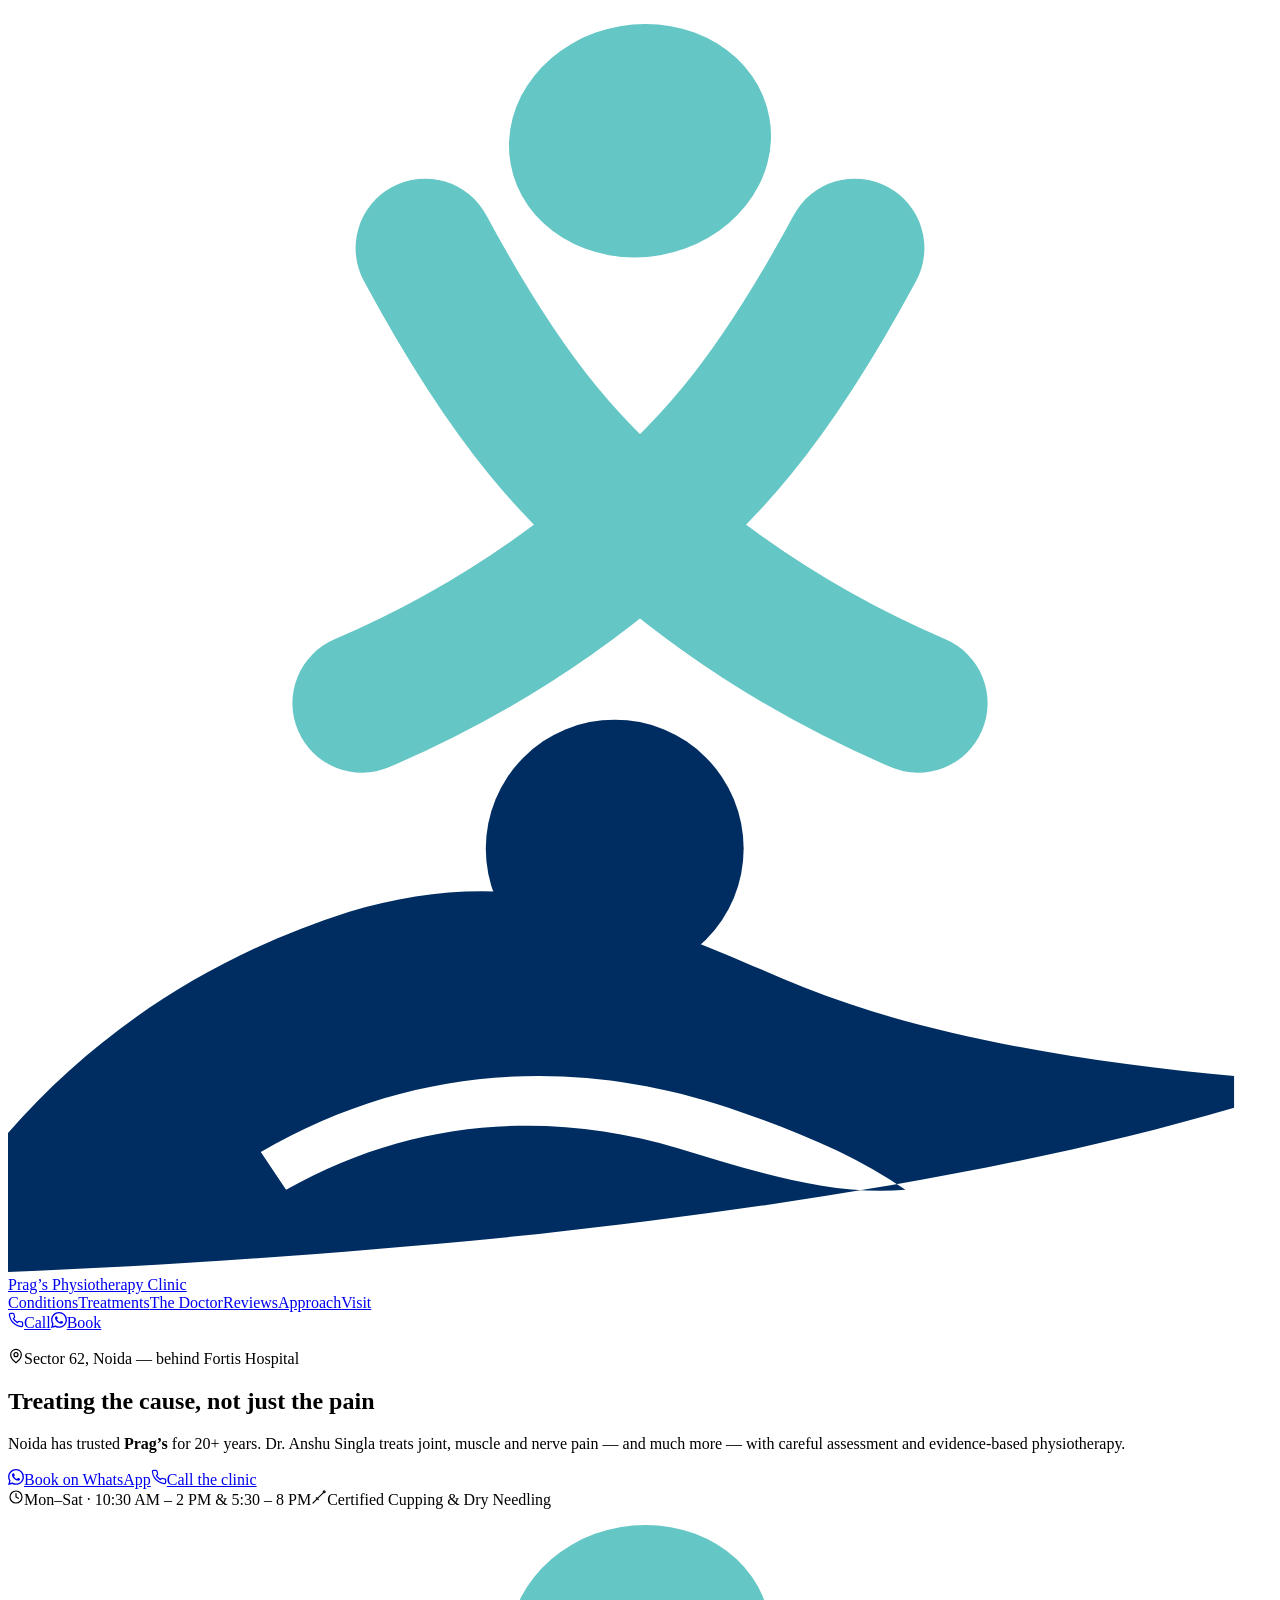
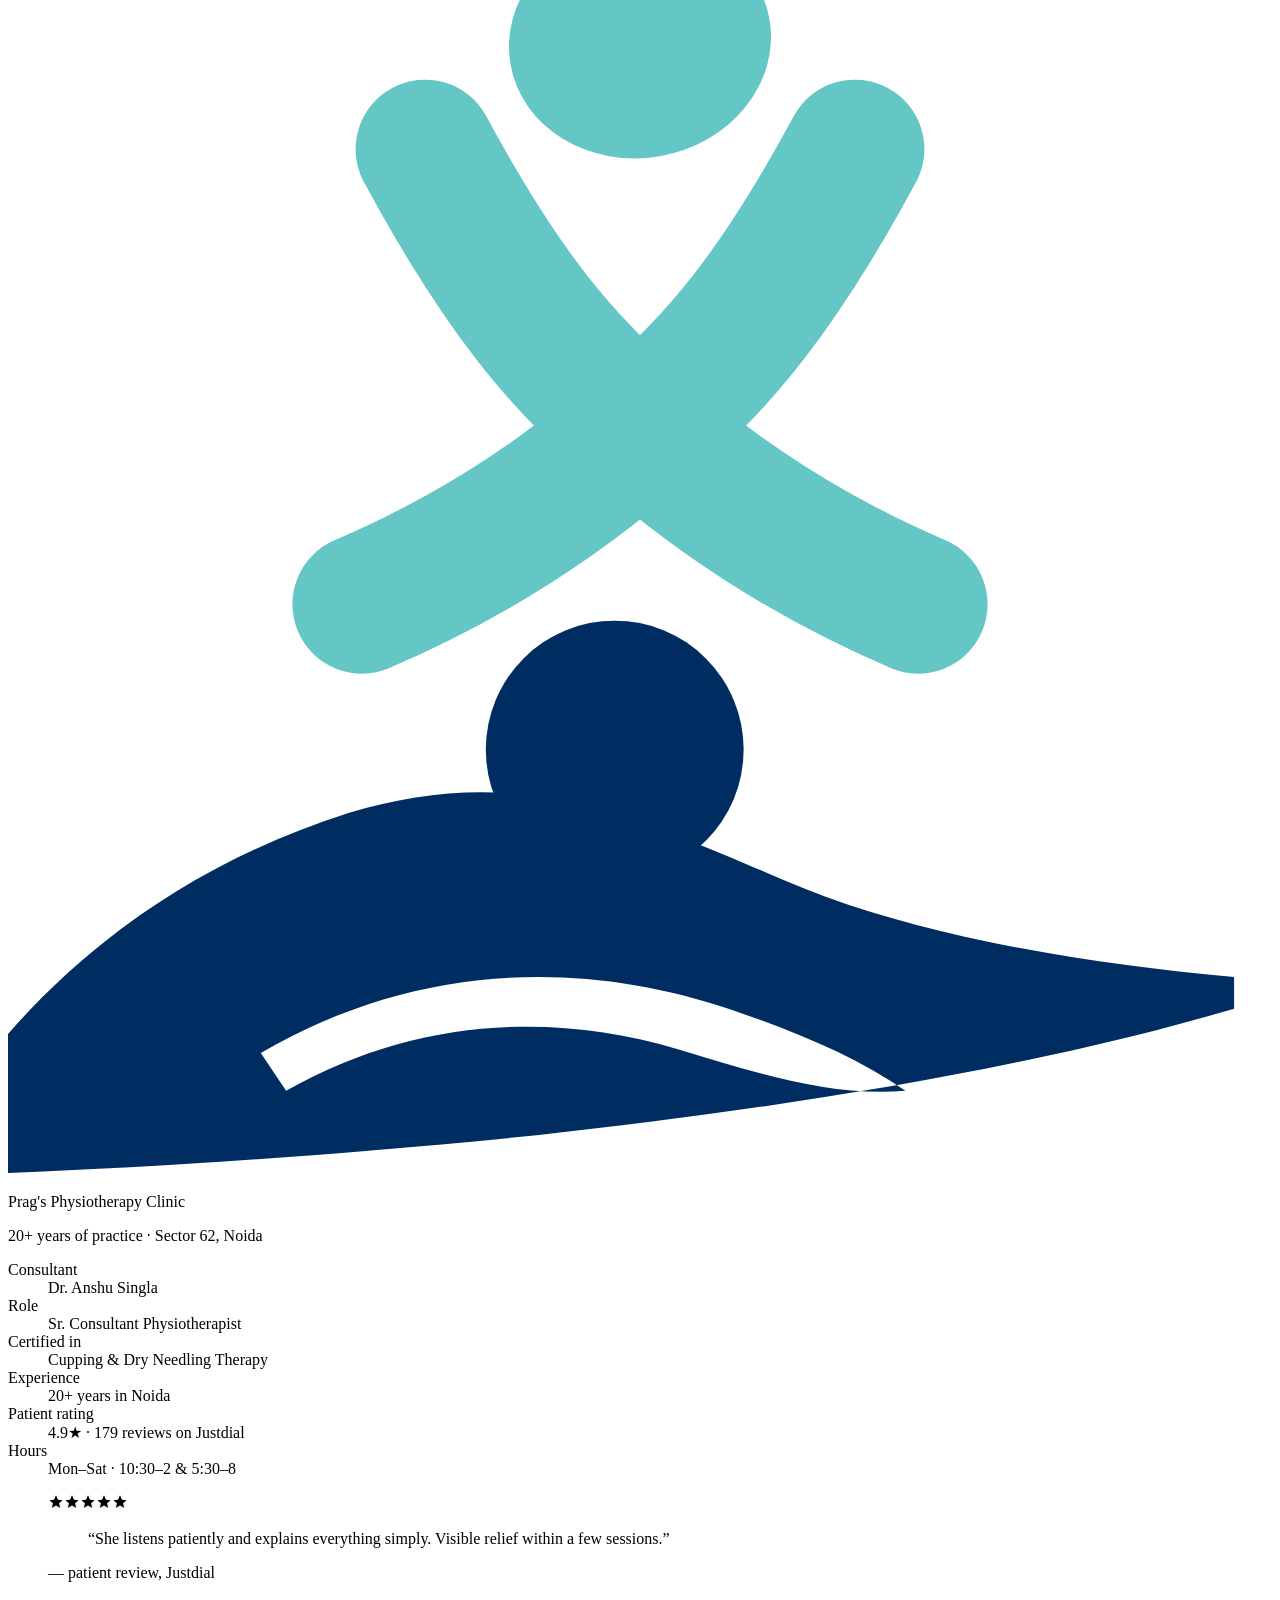
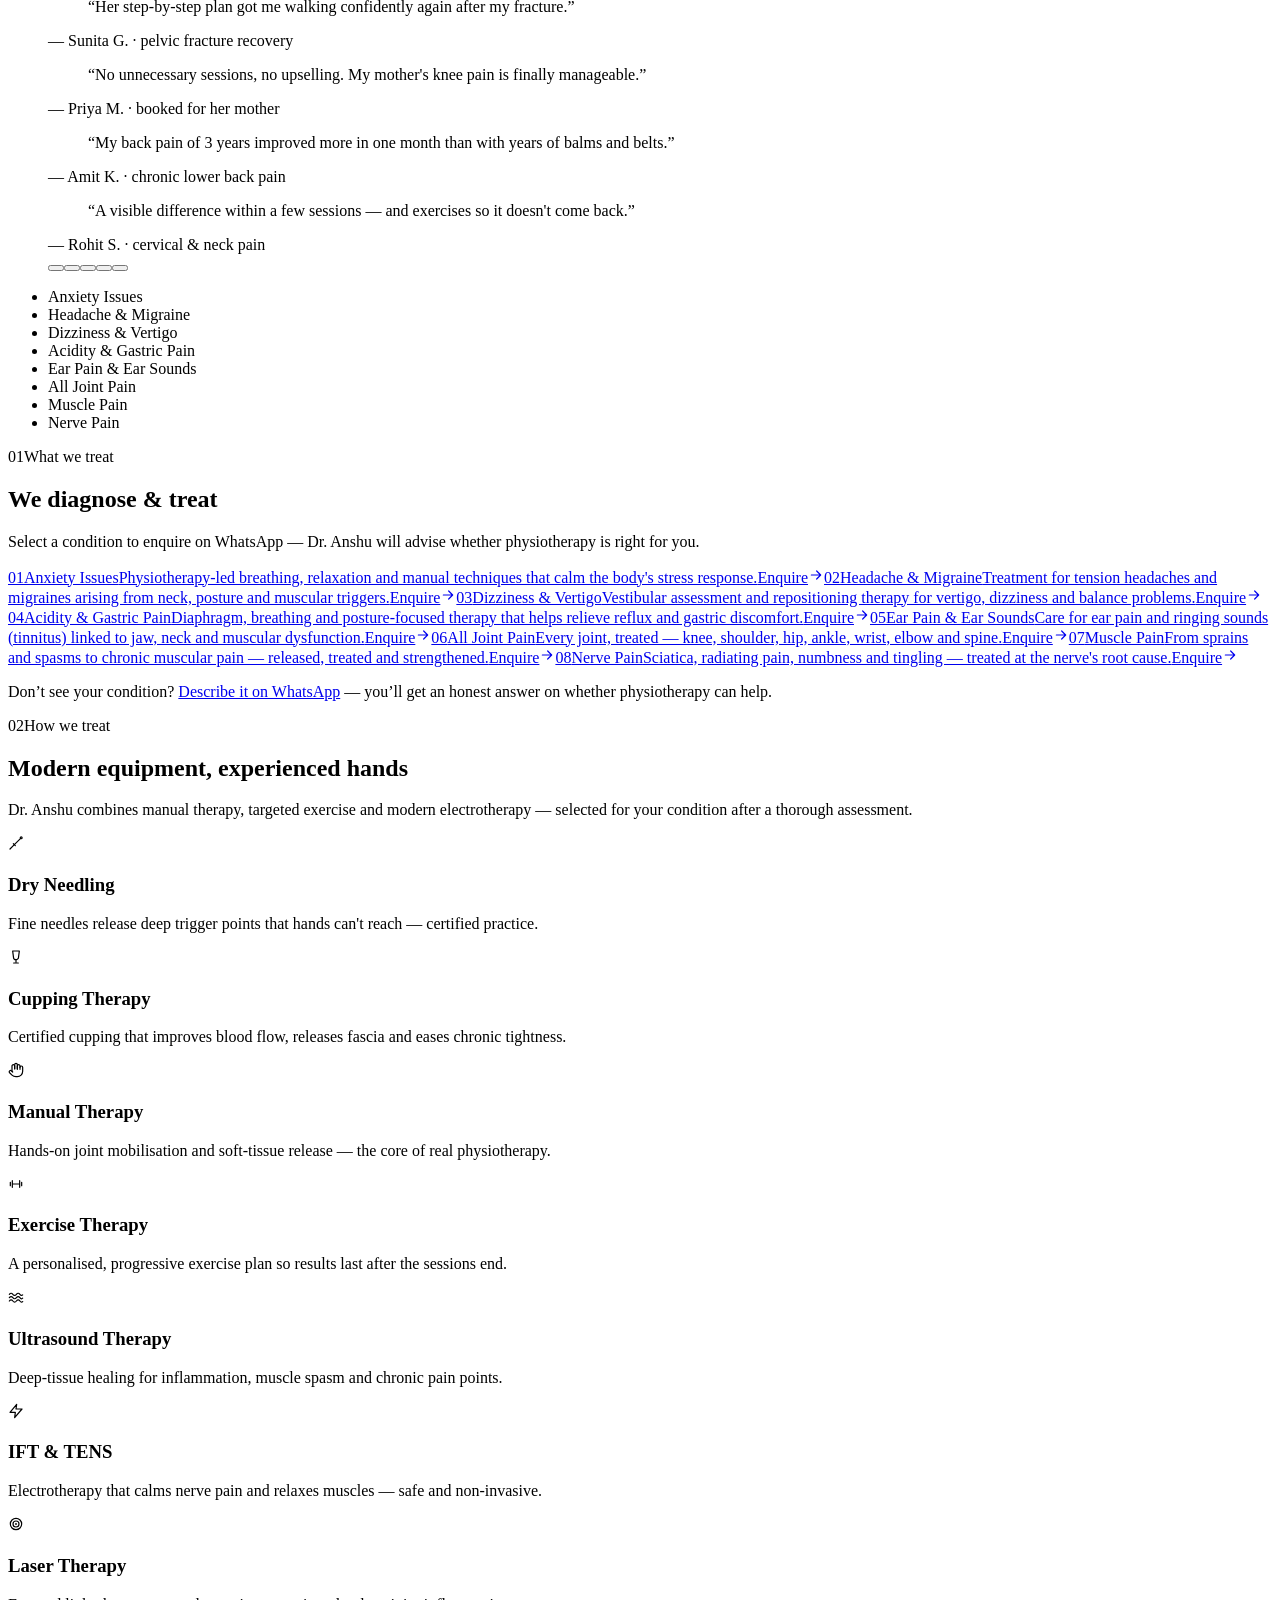
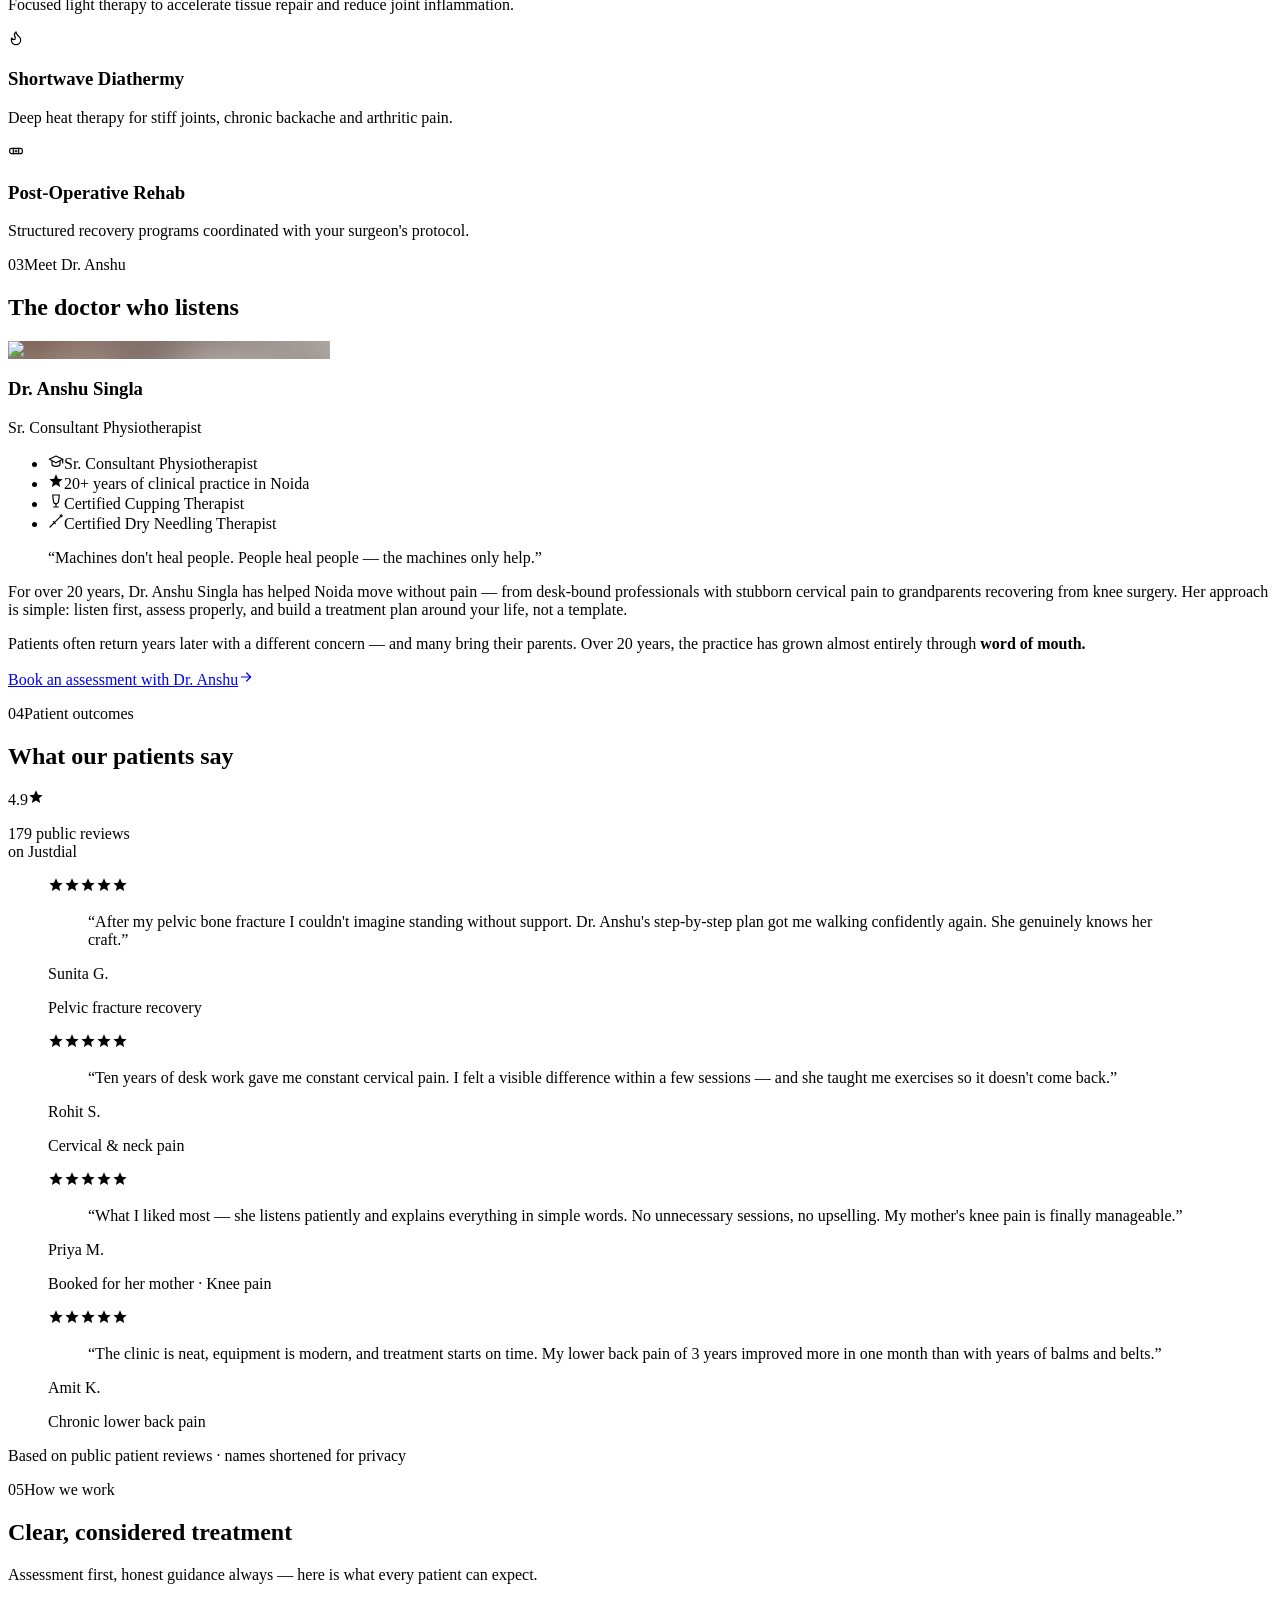
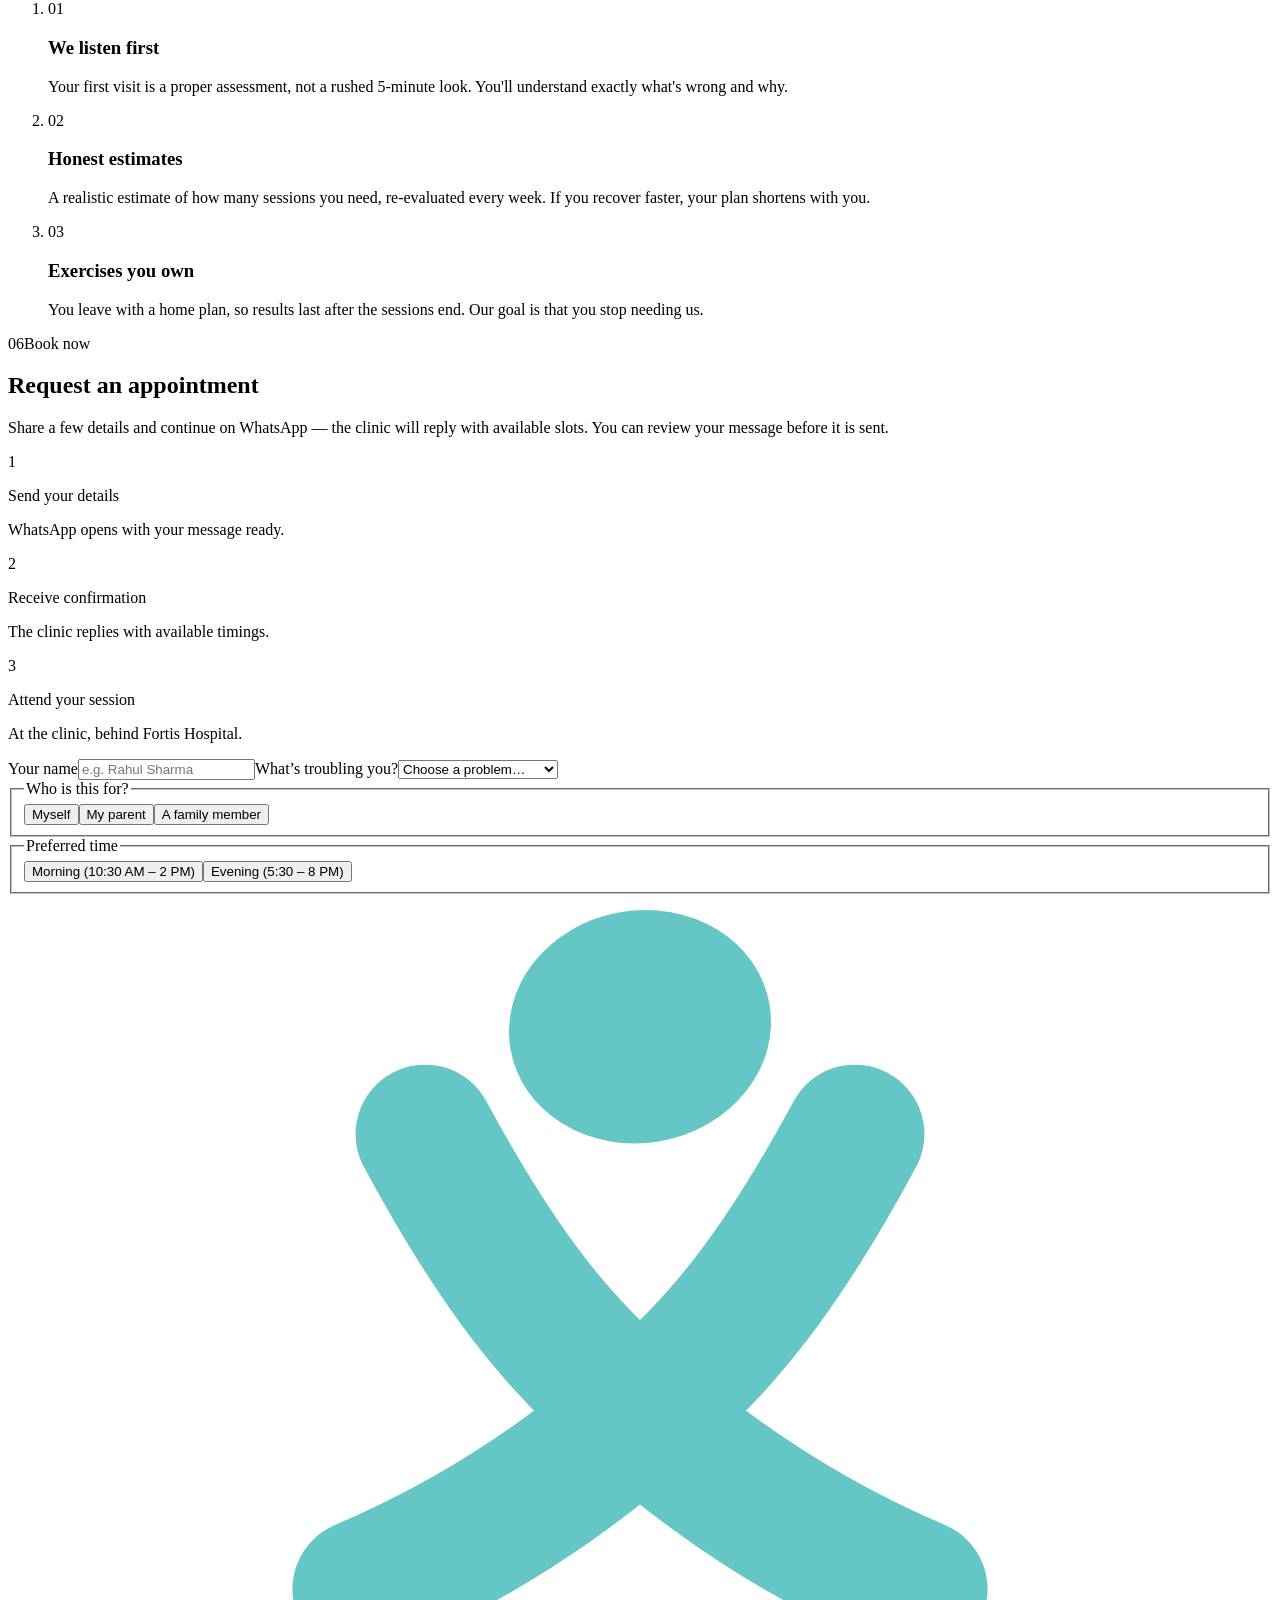
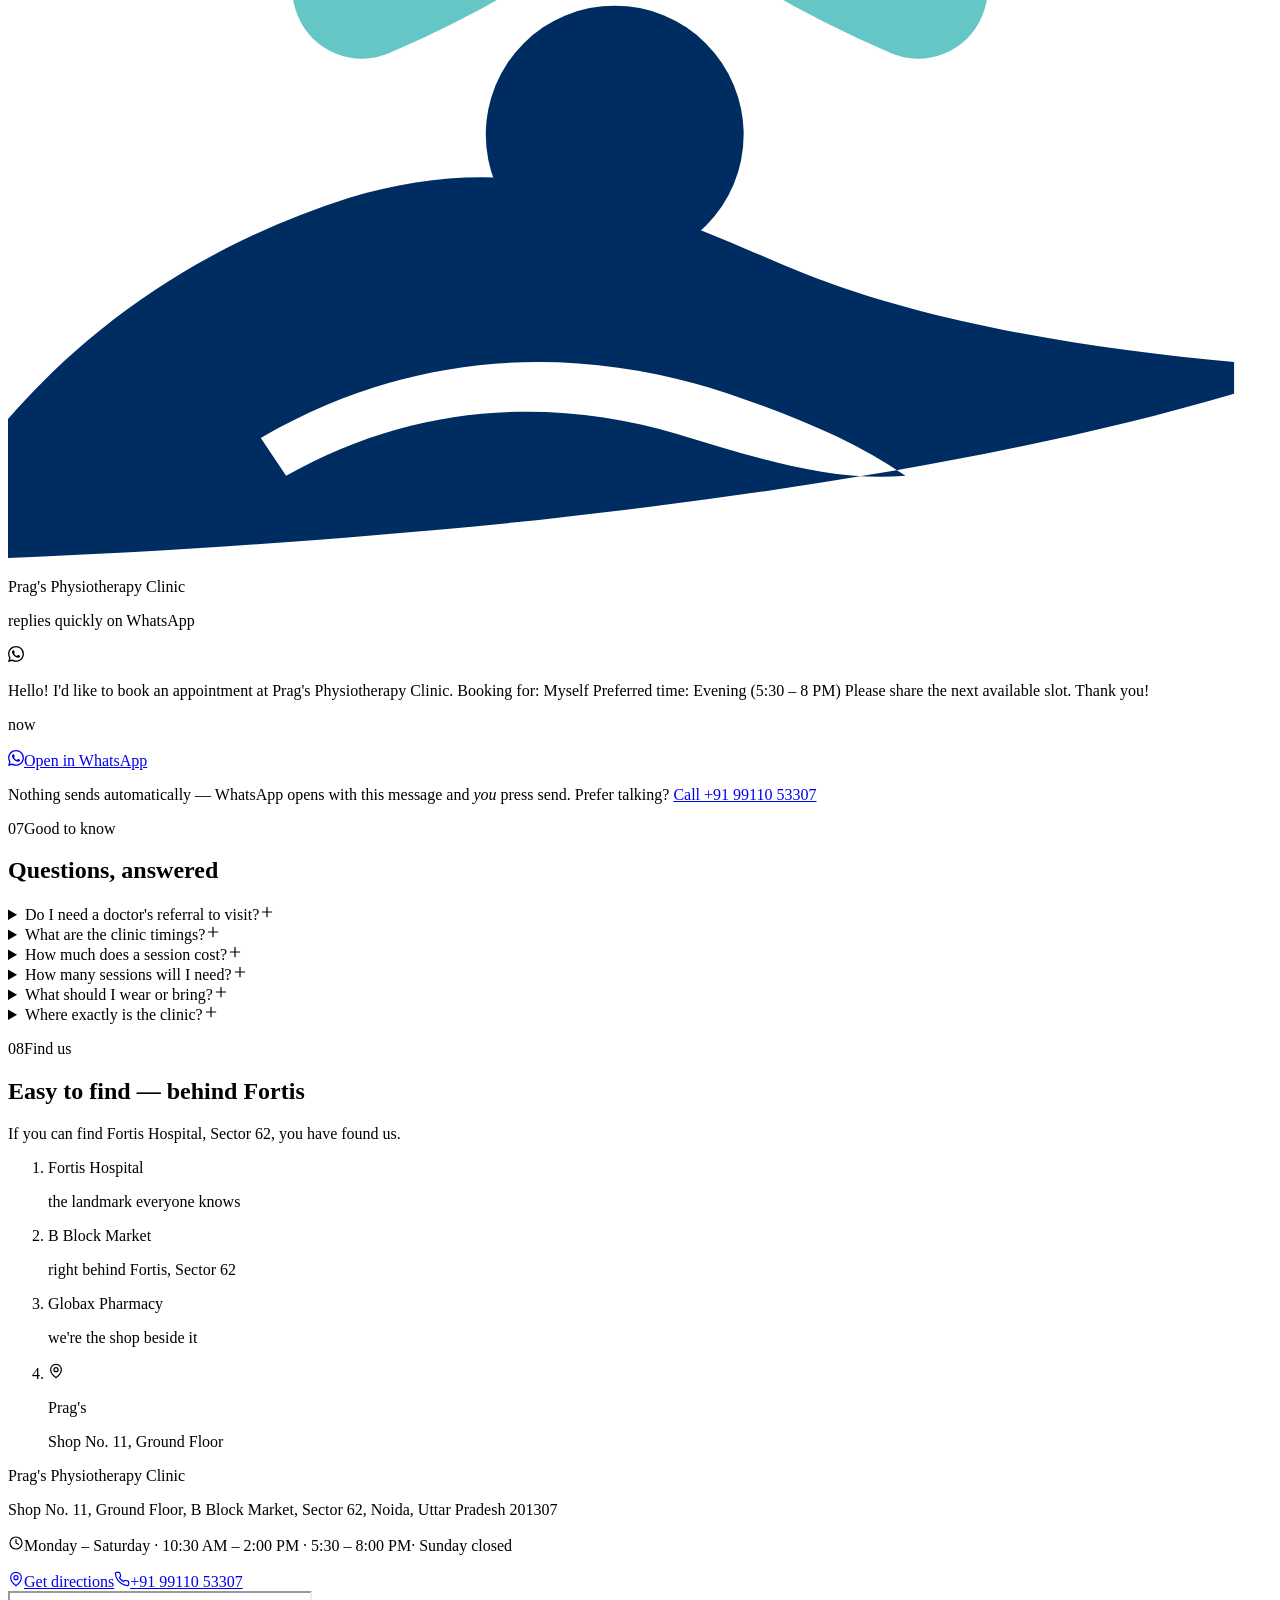
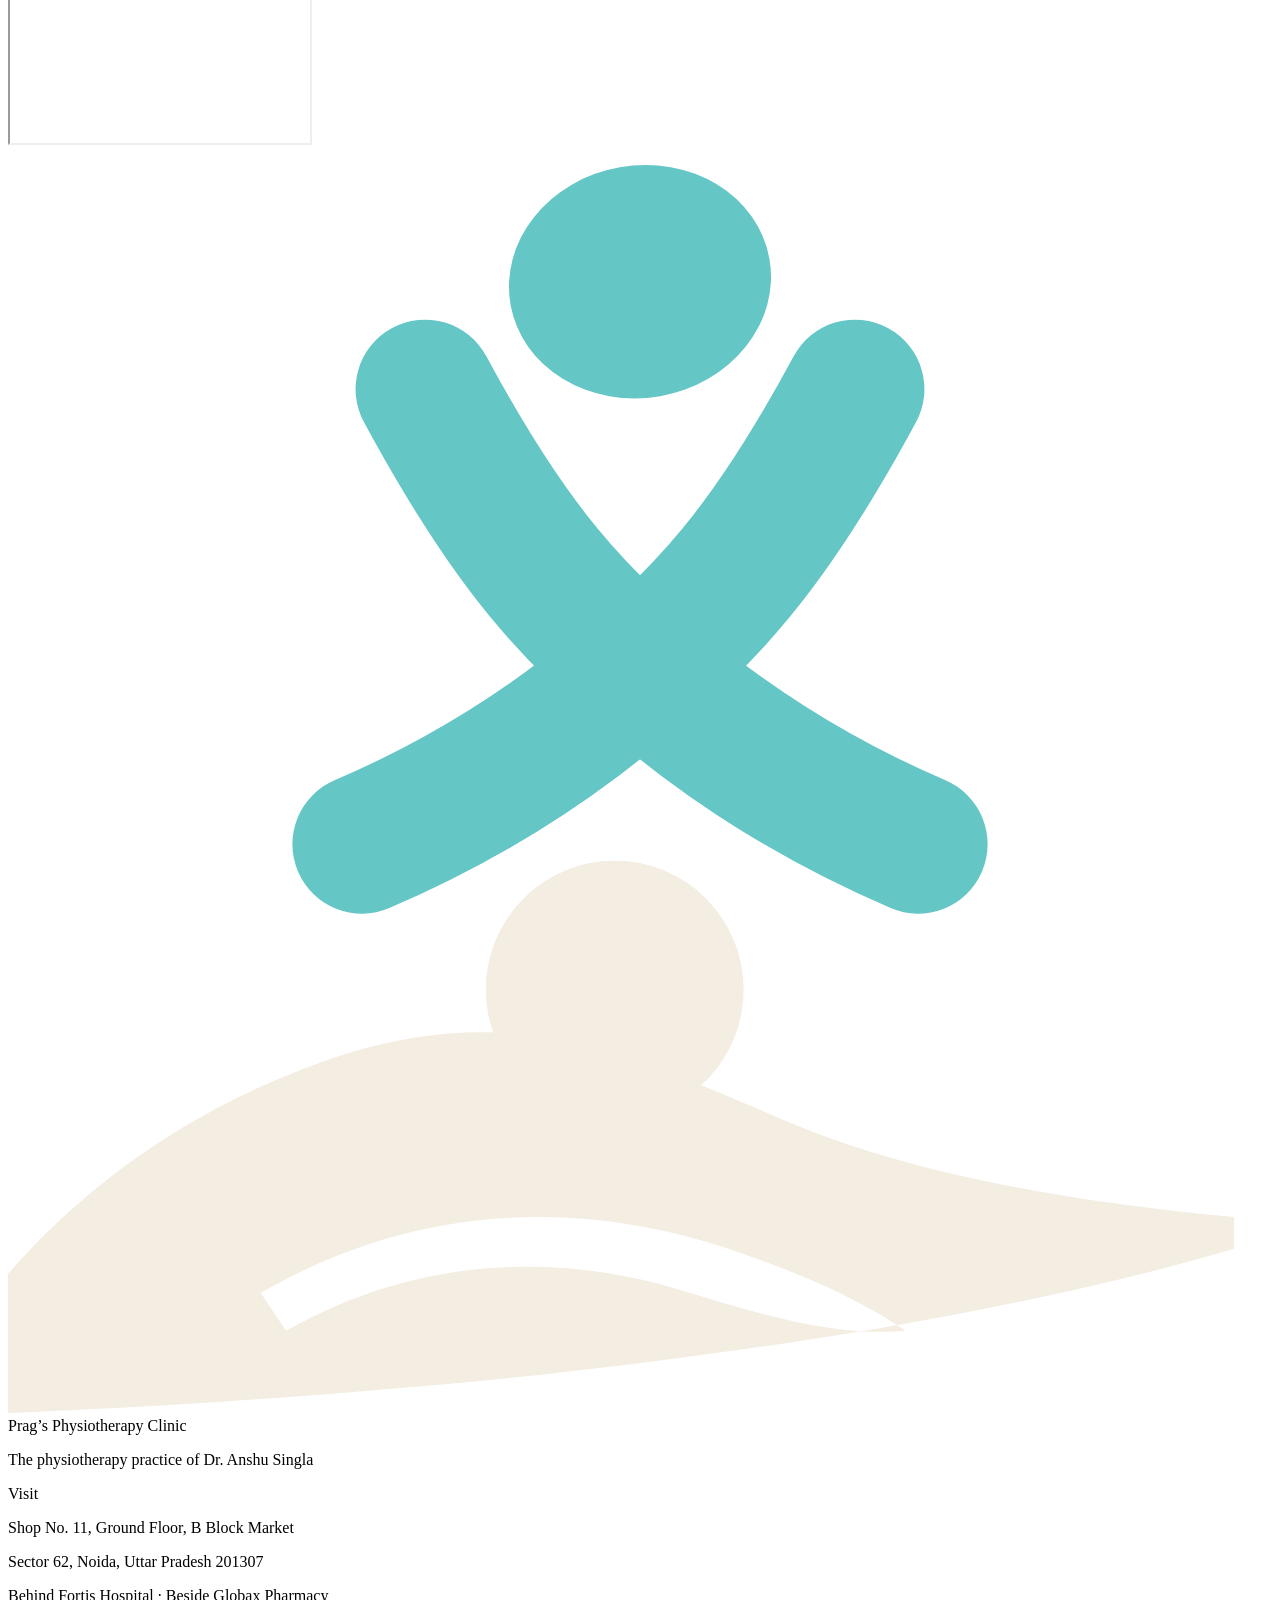
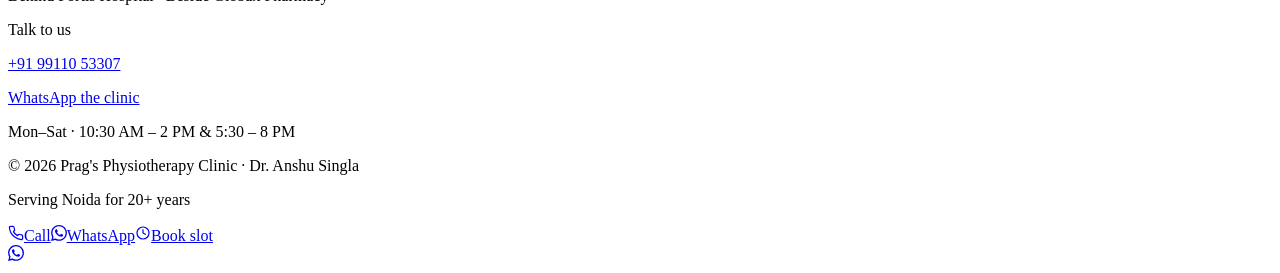
==== index.html @ d2b2b81d "Deploy site 2026-08-29 17:56" ====
<!DOCTYPE html><html lang="en"><head><meta charSet="utf-8"/><meta name="viewport" content="width=device-width, initial-scale=1"/><link rel="preload" href="/prags-clinic-site/_next/static/media/54fc36028e2bb174-s.p.20jfceqj9zyw9.woff2" as="font" crossorigin="" type="font/woff2"/><link rel="preload" href="/prags-clinic-site/_next/static/media/a343f882a40d2cc9-s.p.1sj6eobyi31rd.woff2" as="font" crossorigin="" type="font/woff2"/><link rel="stylesheet" href="/prags-clinic-site/_next/static/chunks/455lboa1t9i6m.css" data-precedence="next"/><link rel="preload" as="script" fetchPriority="low" href="/prags-clinic-site/_next/static/chunks/12aruqaur5huj.js"/><script src="/prags-clinic-site/_next/static/chunks/03o83vodxc2zv.js" async=""></script><script src="/prags-clinic-site/_next/static/chunks/1mkbuudhndal5.js" async=""></script><script src="/prags-clinic-site/_next/static/chunks/turbopack-2aly4ry0t283p.js" async=""></script><script src="/prags-clinic-site/_next/static/chunks/3fntmmi971322.js" async="" crossorigin=""></script><script src="/prags-clinic-site/_next/static/chunks/21yth3ui7o6ty.js" async="" crossorigin=""></script><meta name="next-size-adjust" content=""/><meta name="theme-color" content="#2d2522"/><title>Prag&#x27;s Physiotherapy Clinic | Physiotherapist in Sector 62, Noida</title><meta name="description" content="Trusted physiotherapy clinic in Sector 62, Noida — behind Fortis Hospital. Dr. Anshu Singla (Sr. Consultant Physiotherapist, 20+ yrs) treats joint, muscle &amp; nerve pain, migraine, vertigo &amp; more. Certified cupping &amp; dry needling. 4.9★ rated. Book on WhatsApp."/><meta name="keywords" content="physiotherapist in Noida,physiotherapy clinic Sector 62 Noida,physiotherapy near Fortis Hospital Noida,back pain treatment Noida,cervical pain physiotherapy Noida,dry needling Noida,cupping therapy Noida,Dr Anshu Singla physiotherapist"/><meta name="robots" content="index, follow"/><meta property="og:title" content="Prag&#x27;s Physiotherapy Clinic — Physiotherapist in Sector 62, Noida"/><meta property="og:description" content="20+ years of trusted physiotherapy in Sector 62, Noida. 4.9★ rated · Certified cupping &amp; dry needling."/><meta property="og:url" content="https://goyalankit1089.github.io/prags-clinic-site/"/><meta property="og:site_name" content="Prag&#x27;s Physiotherapy Clinic"/><meta property="og:locale" content="en_IN"/><meta property="og:type" content="website"/><meta name="twitter:card" content="summary"/><meta name="twitter:title" content="Prag&#x27;s Physiotherapy Clinic — Physiotherapist in Sector 62, Noida"/><meta name="twitter:description" content="20+ years of trusted physiotherapy in Sector 62, Noida. 4.9★ rated · Certified cupping &amp; dry needling."/><link rel="icon" href="/prags-clinic-site/icon.svg?icon.2fuarp7_20sek.svg" sizes="any" type="image/svg+xml"/><script src="/prags-clinic-site/_next/static/chunks/0cz1d0mv5g_q7.js" noModule=""></script></head><body class="fraunces_5169e507-module__ZRt5IG__variable manrope_b7d5735e-module__suUhcW__variable antialiased"><div hidden=""><!--$--><!--/$--></div><script type="application/ld+json">{"@context":"https://schema.org","@type":"MedicalClinic","name":"Prag's Physiotherapy Clinic","url":"https://goyalankit1089.github.io/prags-clinic-site","telephone":"+919911053307","medicalSpecialty":"Physiotherapy","address":{"@type":"PostalAddress","streetAddress":"Shop No. 11, Ground Floor, B Block Market","addressLocality":"Noida","addressRegion":"Uttar Pradesh","postalCode":"201307","addressCountry":"IN"},"aggregateRating":{"@type":"AggregateRating","ratingValue":4.9,"reviewCount":179},"openingHoursSpecification":[{"@type":"OpeningHoursSpecification","dayOfWeek":["Monday","Tuesday","Wednesday","Thursday","Friday","Saturday"],"opens":"10:30","closes":"14:00"},{"@type":"OpeningHoursSpecification","dayOfWeek":["Monday","Tuesday","Wednesday","Thursday","Friday","Saturday"],"opens":"17:30","closes":"20:00"}],"founder":{"@type":"Person","name":"Dr. Anshu Singla","jobTitle":"Sr. Consultant Physiotherapist"}}</script><header class="fixed inset-x-0 top-0 z-50 border-b border-line bg-paper/80 backdrop-blur-xl"><div class="mx-auto flex h-16 max-w-6xl items-center justify-between gap-4 px-4 sm:px-6"><a href="#top" class="flex items-center gap-2.5"><svg viewBox="0 0 100 100" class="size-10 shrink-0 sm:size-12" aria-hidden="true"><g stroke="#64C6C5" stroke-width="11" stroke-linecap="round" fill="none"><path d="M33 19 C40 32 45 37 51 42 C58 48 65 52 72 55"></path><path d="M67 19 C60 32 55 37 49 42 C42 48 35 52 28 55"></path></g><ellipse cx="50" cy="10.5" rx="10.4" ry="9.2" fill="#64C6C5" transform="rotate(-10 50 10.5)"></ellipse><path fill-rule="evenodd" fill="#002D61" d="M0 100 L0 89 C7 81 16 75 27 71.5 C33 69.7 39 69.3 45 70.8 C52 72.6 57 75 63 77.5 C73 81.5 86 83.5 97 84.5 L97 87 C80 92 60 95 42 97 C27 98.5 13 99.5 0 100 Z
           M20 90.5 C32 83.5 45 83 57 87 C62 88.7 67 90.7 71 93.5 C65 94 59 92 53 90.2 C43 87.2 32 87.8 22 93.5 Z"></path><circle cx="48" cy="66.5" r="10.2" fill="#002D61"></circle></svg><span class="font-display inline-flex items-baseline font-semibold tracking-tight text-[15px] sm:text-xl">Prag’s Physiotherapy Clinic<span class="dot ml-[0.08em]" aria-hidden="true"></span></span></a><nav class="hidden items-center gap-6 xl:flex" aria-label="Main"><a href="#conditions" class="text-sm font-semibold text-ink-soft transition-colors hover:text-ink">Conditions</a><a href="#services" class="text-sm font-semibold text-ink-soft transition-colors hover:text-ink">Treatments</a><a href="#doctor" class="text-sm font-semibold text-ink-soft transition-colors hover:text-ink">The Doctor</a><a href="#reviews" class="text-sm font-semibold text-ink-soft transition-colors hover:text-ink">Reviews</a><a href="#fees" class="text-sm font-semibold text-ink-soft transition-colors hover:text-ink">Approach</a><a href="#visit" class="text-sm font-semibold text-ink-soft transition-colors hover:text-ink">Visit</a></nav><div class="flex items-center gap-2.5"><a href="tel:+919911053307" class="btn btn-ghost hidden h-10 px-4 text-sm sm:inline-flex" aria-label="Call the clinic"><svg viewBox="0 0 24 24" width="1em" height="1em" aria-hidden="true" class="text-[15px]"><path fill="none" stroke="currentColor" stroke-width="1.8" stroke-linecap="round" stroke-linejoin="round" d="M22 16.92v3a2 2 0 0 1-2.18 2 19.79 19.79 0 0 1-8.63-3.07 19.5 19.5 0 0 1-6-6A19.79 19.79 0 0 1 2.12 4.18 2 2 0 0 1 4.11 2h3a2 2 0 0 1 2 1.72c.13.96.36 1.9.7 2.81a2 2 0 0 1-.45 2.11L8.09 9.91a16 16 0 0 0 6 6l1.27-1.27a2 2 0 0 1 2.11-.45c.91.34 1.85.57 2.81.7A2 2 0 0 1 22 16.92z"></path></svg>Call</a><a href="https://wa.me/919911053307?text=Hello!%20I%20found%20Prag&#x27;s%20Physiotherapy%20Clinic%20online%20and%20would%20like%20to%20book%20an%20appointment." target="_blank" rel="noopener noreferrer" class="btn btn-wa h-10 px-4 text-sm"><svg viewBox="0 0 24 24" width="1em" height="1em" aria-hidden="true" class="text-[15px]"><path fill="currentColor" d="M17.472 14.382c-.297-.149-1.758-.867-2.03-.967-.273-.099-.471-.148-.67.15-.197.297-.767.966-.94 1.164-.173.199-.347.223-.644.075-.297-.15-1.255-.463-2.39-1.475-.883-.788-1.48-1.761-1.653-2.059-.173-.297-.018-.458.13-.606.134-.133.297-.347.446-.52.149-.174.198-.298.298-.497.099-.198.05-.371-.025-.52-.075-.149-.669-1.612-.916-2.207-.242-.579-.487-.5-.669-.51-.173-.008-.371-.01-.57-.01-.198 0-.52.074-.792.372-.272.297-1.04 1.016-1.04 2.479 0 1.462 1.065 2.875 1.213 3.074.149.198 2.096 3.2 5.077 4.487.709.306 1.262.489 1.694.625.712.227 1.36.195 1.871.118.571-.085 1.758-.719 2.006-1.413.248-.694.248-1.289.173-1.413-.074-.124-.272-.198-.57-.347m-5.421 7.403h-.004a9.87 9.87 0 0 1-5.031-1.378l-.361-.214-3.741.982.998-3.648-.235-.374a9.86 9.86 0 0 1-1.51-5.26c.001-5.45 4.436-9.884 9.888-9.884 2.64 0 5.122 1.03 6.988 2.898a9.825 9.825 0 0 1 2.893 6.994c-.003 5.45-4.437 9.884-9.885 9.884m8.413-18.297A11.815 11.815 0 0 0 12.05 0C5.495 0 .16 5.335.157 11.892c0 2.096.547 4.142 1.588 5.945L.057 24l6.305-1.654a11.882 11.882 0 0 0 5.683 1.448h.005c6.554 0 11.89-5.335 11.893-11.893a11.821 11.821 0 0 0-3.48-8.413Z"></path></svg>Book</a></div></div></header><main><section id="top" class="mesh-hero grain relative overflow-hidden pt-16"><div class="mx-auto grid max-w-6xl items-center gap-12 px-4 pb-16 pt-12 sm:px-6 md:pb-24 md:pt-20 lg:grid-cols-[1.1fr_0.9fr]"><div><p class="mb-6 inline-flex items-center gap-2 rounded-full border border-line bg-paper/70 px-4 py-1.5 text-[13px] font-semibold text-ink-soft shadow-soft backdrop-blur"><svg viewBox="0 0 24 24" width="1em" height="1em" aria-hidden="true" class="text-[14px] text-saffron"><g fill="none" stroke="currentColor" stroke-width="1.8" stroke-linecap="round" stroke-linejoin="round"><path d="M20 10c0 6-8 12-8 12s-8-6-8-12a8 8 0 0 1 16 0Z"></path><circle cx="12" cy="10" r="3"></circle></g></svg>Sector 62, Noida — behind Fortis Hospital</p><h1 class="font-display text-hero font-semibold text-ink">Treating the <span class="display-wonk">cause</span>, not just the pain<span class="dot" aria-hidden="true"></span></h1><p class="mt-6 max-w-xl text-lg leading-relaxed text-ink-soft">Noida has trusted<!-- --> <strong class="font-bold text-ink">Prag’s</strong> for<!-- --> <span class="hl font-semibold text-ink">20+ years</span>. Dr. Anshu Singla treats joint, muscle and nerve pain — and much more — with careful assessment and evidence-based physiotherapy.</p><div class="mt-8 flex flex-wrap items-center gap-3.5"><a href="https://wa.me/919911053307?text=Hello!%20I%20found%20Prag&#x27;s%20Physiotherapy%20Clinic%20online%20and%20would%20like%20to%20book%20an%20appointment." target="_blank" rel="noopener noreferrer" class="btn btn-wa h-13 px-7 text-[16px]"><svg viewBox="0 0 24 24" width="1em" height="1em" aria-hidden="true" class="text-[19px]"><path fill="currentColor" d="M17.472 14.382c-.297-.149-1.758-.867-2.03-.967-.273-.099-.471-.148-.67.15-.197.297-.767.966-.94 1.164-.173.199-.347.223-.644.075-.297-.15-1.255-.463-2.39-1.475-.883-.788-1.48-1.761-1.653-2.059-.173-.297-.018-.458.13-.606.134-.133.297-.347.446-.52.149-.174.198-.298.298-.497.099-.198.05-.371-.025-.52-.075-.149-.669-1.612-.916-2.207-.242-.579-.487-.5-.669-.51-.173-.008-.371-.01-.57-.01-.198 0-.52.074-.792.372-.272.297-1.04 1.016-1.04 2.479 0 1.462 1.065 2.875 1.213 3.074.149.198 2.096 3.2 5.077 4.487.709.306 1.262.489 1.694.625.712.227 1.36.195 1.871.118.571-.085 1.758-.719 2.006-1.413.248-.694.248-1.289.173-1.413-.074-.124-.272-.198-.57-.347m-5.421 7.403h-.004a9.87 9.87 0 0 1-5.031-1.378l-.361-.214-3.741.982.998-3.648-.235-.374a9.86 9.86 0 0 1-1.51-5.26c.001-5.45 4.436-9.884 9.888-9.884 2.64 0 5.122 1.03 6.988 2.898a9.825 9.825 0 0 1 2.893 6.994c-.003 5.45-4.437 9.884-9.885 9.884m8.413-18.297A11.815 11.815 0 0 0 12.05 0C5.495 0 .16 5.335.157 11.892c0 2.096.547 4.142 1.588 5.945L.057 24l6.305-1.654a11.882 11.882 0 0 0 5.683 1.448h.005c6.554 0 11.89-5.335 11.893-11.893a11.821 11.821 0 0 0-3.48-8.413Z"></path></svg>Book on WhatsApp</a><a href="tel:+919911053307" class="btn btn-ghost h-13 px-7 text-[16px]"><svg viewBox="0 0 24 24" width="1em" height="1em" aria-hidden="true" class="text-[17px]"><path fill="none" stroke="currentColor" stroke-width="1.8" stroke-linecap="round" stroke-linejoin="round" d="M22 16.92v3a2 2 0 0 1-2.18 2 19.79 19.79 0 0 1-8.63-3.07 19.5 19.5 0 0 1-6-6A19.79 19.79 0 0 1 2.12 4.18 2 2 0 0 1 4.11 2h3a2 2 0 0 1 2 1.72c.13.96.36 1.9.7 2.81a2 2 0 0 1-.45 2.11L8.09 9.91a16 16 0 0 0 6 6l1.27-1.27a2 2 0 0 1 2.11-.45c.91.34 1.85.57 2.81.7A2 2 0 0 1 22 16.92z"></path></svg>Call the clinic</a></div><div class="mt-7 flex flex-wrap items-center gap-x-6 gap-y-2 text-[13.5px] font-semibold text-ink-soft"><span class="inline-flex items-center gap-1.5"><svg viewBox="0 0 24 24" width="1em" height="1em" aria-hidden="true" class="text-[15px] text-saffron"><g fill="none" stroke="currentColor" stroke-width="1.8" stroke-linecap="round" stroke-linejoin="round"><circle cx="12" cy="12" r="9"></circle><path d="M12 7v5l3.5 2"></path></g></svg>Mon–Sat · 10:30 AM – 2 PM &amp; 5:30 – 8 PM</span><span class="inline-flex items-center gap-1.5"><svg viewBox="0 0 24 24" width="1em" height="1em" aria-hidden="true" class="text-[15px] text-saffron"><g fill="none" stroke="currentColor" stroke-width="1.8" stroke-linecap="round" stroke-linejoin="round"><path d="M3 21l6.5-6.5"></path><path d="M9.5 14.5 19 5"></path><circle cx="19.8" cy="4.2" r="1.4"></circle><path d="M8 13l3 3"></path></g></svg>Certified Cupping &amp; Dry Needling</span></div></div><div class="mx-auto w-full max-w-md"><div class="overflow-hidden rounded-3xl border border-line bg-paper shadow-lift"><div class="flex items-center gap-4 border-b border-line bg-cream/60 px-7 py-5"><span class="grid size-14 shrink-0 place-items-center rounded-full border border-line bg-paper"><svg viewBox="0 0 100 100" class="size-11" aria-hidden="true"><g stroke="#64C6C5" stroke-width="11" stroke-linecap="round" fill="none"><path d="M33 19 C40 32 45 37 51 42 C58 48 65 52 72 55"></path><path d="M67 19 C60 32 55 37 49 42 C42 48 35 52 28 55"></path></g><ellipse cx="50" cy="10.5" rx="10.4" ry="9.2" fill="#64C6C5" transform="rotate(-10 50 10.5)"></ellipse><path fill-rule="evenodd" fill="#002D61" d="M0 100 L0 89 C7 81 16 75 27 71.5 C33 69.7 39 69.3 45 70.8 C52 72.6 57 75 63 77.5 C73 81.5 86 83.5 97 84.5 L97 87 C80 92 60 95 42 97 C27 98.5 13 99.5 0 100 Z
           M20 90.5 C32 83.5 45 83 57 87 C62 88.7 67 90.7 71 93.5 C65 94 59 92 53 90.2 C43 87.2 32 87.8 22 93.5 Z"></path><circle cx="48" cy="66.5" r="10.2" fill="#002D61"></circle></svg></span><div><p class="font-display text-lg font-semibold leading-tight text-ink">Prag&#x27;s Physiotherapy Clinic</p><p class="text-[12.5px] font-semibold text-ink-soft">20+ years of practice · Sector 62, Noida</p></div></div><dl class="px-7 py-2"><div class="flex items-baseline justify-between gap-6 border-b border-line py-3 last:border-b-0"><dt class="shrink-0 text-[12px] font-bold uppercase tracking-[0.12em] text-ink-soft">Consultant</dt><dd class="text-right text-[14px] font-semibold text-ink">Dr. Anshu Singla</dd></div><div class="flex items-baseline justify-between gap-6 border-b border-line py-3 last:border-b-0"><dt class="shrink-0 text-[12px] font-bold uppercase tracking-[0.12em] text-ink-soft">Role</dt><dd class="text-right text-[14px] font-semibold text-ink">Sr. Consultant Physiotherapist</dd></div><div class="flex items-baseline justify-between gap-6 border-b border-line py-3 last:border-b-0"><dt class="shrink-0 text-[12px] font-bold uppercase tracking-[0.12em] text-ink-soft">Certified in</dt><dd class="text-right text-[14px] font-semibold text-ink">Cupping &amp; Dry Needling Therapy</dd></div><div class="flex items-baseline justify-between gap-6 border-b border-line py-3 last:border-b-0"><dt class="shrink-0 text-[12px] font-bold uppercase tracking-[0.12em] text-ink-soft">Experience</dt><dd class="text-right text-[14px] font-semibold text-ink">20+ years in Noida</dd></div><div class="flex items-baseline justify-between gap-6 border-b border-line py-3 last:border-b-0"><dt class="shrink-0 text-[12px] font-bold uppercase tracking-[0.12em] text-ink-soft">Patient rating</dt><dd class="text-right text-[14px] font-semibold text-ink">4.9★ · 179 reviews on Justdial</dd></div><div class="flex items-baseline justify-between gap-6 border-b border-line py-3 last:border-b-0"><dt class="shrink-0 text-[12px] font-bold uppercase tracking-[0.12em] text-ink-soft">Hours</dt><dd class="text-right text-[14px] font-semibold text-ink">Mon–Sat · 10:30–2 &amp; 5:30–8</dd></div></dl><figure class="border-t border-line bg-cream/60 px-7 py-5"><div class="mb-2 flex gap-0.5 text-saffron" aria-hidden="true"><svg viewBox="0 0 24 24" width="1em" height="1em" aria-hidden="true" class="text-[12px]"><path fill="currentColor" d="M12 2l2.92 6.62 7.08.6-5.4 4.72 1.62 6.96L12 17.2l-6.22 3.7 1.62-6.96L2 9.22l7.08-.6L12 2z"></path></svg><svg viewBox="0 0 24 24" width="1em" height="1em" aria-hidden="true" class="text-[12px]"><path fill="currentColor" d="M12 2l2.92 6.62 7.08.6-5.4 4.72 1.62 6.96L12 17.2l-6.22 3.7 1.62-6.96L2 9.22l7.08-.6L12 2z"></path></svg><svg viewBox="0 0 24 24" width="1em" height="1em" aria-hidden="true" class="text-[12px]"><path fill="currentColor" d="M12 2l2.92 6.62 7.08.6-5.4 4.72 1.62 6.96L12 17.2l-6.22 3.7 1.62-6.96L2 9.22l7.08-.6L12 2z"></path></svg><svg viewBox="0 0 24 24" width="1em" height="1em" aria-hidden="true" class="text-[12px]"><path fill="currentColor" d="M12 2l2.92 6.62 7.08.6-5.4 4.72 1.62 6.96L12 17.2l-6.22 3.7 1.62-6.96L2 9.22l7.08-.6L12 2z"></path></svg><svg viewBox="0 0 24 24" width="1em" height="1em" aria-hidden="true" class="text-[12px]"><path fill="currentColor" d="M12 2l2.92 6.62 7.08.6-5.4 4.72 1.62 6.96L12 17.2l-6.22 3.7 1.62-6.96L2 9.22l7.08-.6L12 2z"></path></svg></div><div class="grid"><div aria-hidden="false" class="[grid-area:1/1] transition-opacity duration-700 ease-out opacity-100"><blockquote class="text-[14px] font-medium leading-relaxed text-ink/75">“<!-- -->She listens patiently and explains everything simply. Visible relief within a few sessions.<!-- -->”</blockquote><figcaption class="mt-1.5 text-[12px] font-semibold text-ink-soft/80">— <!-- -->patient review, Justdial</figcaption></div><div aria-hidden="true" class="[grid-area:1/1] transition-opacity duration-700 ease-out pointer-events-none opacity-0"><blockquote class="text-[14px] font-medium leading-relaxed text-ink/75">“<!-- -->Her step-by-step plan got me walking confidently again after my fracture.<!-- -->”</blockquote><figcaption class="mt-1.5 text-[12px] font-semibold text-ink-soft/80">— <!-- -->Sunita G. · pelvic fracture recovery</figcaption></div><div aria-hidden="true" class="[grid-area:1/1] transition-opacity duration-700 ease-out pointer-events-none opacity-0"><blockquote class="text-[14px] font-medium leading-relaxed text-ink/75">“<!-- -->No unnecessary sessions, no upselling. My mother&#x27;s knee pain is finally manageable.<!-- -->”</blockquote><figcaption class="mt-1.5 text-[12px] font-semibold text-ink-soft/80">— <!-- -->Priya M. · booked for her mother</figcaption></div><div aria-hidden="true" class="[grid-area:1/1] transition-opacity duration-700 ease-out pointer-events-none opacity-0"><blockquote class="text-[14px] font-medium leading-relaxed text-ink/75">“<!-- -->My back pain of 3 years improved more in one month than with years of balms and belts.<!-- -->”</blockquote><figcaption class="mt-1.5 text-[12px] font-semibold text-ink-soft/80">— <!-- -->Amit K. · chronic lower back pain</figcaption></div><div aria-hidden="true" class="[grid-area:1/1] transition-opacity duration-700 ease-out pointer-events-none opacity-0"><blockquote class="text-[14px] font-medium leading-relaxed text-ink/75">“<!-- -->A visible difference within a few sessions — and exercises so it doesn&#x27;t come back.<!-- -->”</blockquote><figcaption class="mt-1.5 text-[12px] font-semibold text-ink-soft/80">— <!-- -->Rohit S. · cervical &amp; neck pain</figcaption></div></div><div class="mt-4 flex items-center gap-1.5"><button type="button" aria-label="Show review 1 of 5" aria-current="true" class="h-1.5 rounded-full transition-all duration-300 w-5 bg-saffron"></button><button type="button" aria-label="Show review 2 of 5" aria-current="false" class="h-1.5 rounded-full transition-all duration-300 w-1.5 bg-ink/20 hover:bg-ink/40"></button><button type="button" aria-label="Show review 3 of 5" aria-current="false" class="h-1.5 rounded-full transition-all duration-300 w-1.5 bg-ink/20 hover:bg-ink/40"></button><button type="button" aria-label="Show review 4 of 5" aria-current="false" class="h-1.5 rounded-full transition-all duration-300 w-1.5 bg-ink/20 hover:bg-ink/40"></button><button type="button" aria-label="Show review 5 of 5" aria-current="false" class="h-1.5 rounded-full transition-all duration-300 w-1.5 bg-ink/20 hover:bg-ink/40"></button></div></figure></div></div></div></section><div class="border-y border-panel bg-ink py-4 text-cream"><ul class="mx-auto flex max-w-6xl flex-wrap items-center justify-center gap-x-6 gap-y-2 px-4 sm:px-6"><li class="flex items-center gap-6 text-[12.5px] font-bold uppercase tracking-[0.12em] text-cream/85">Anxiety Issues<span class="dot bg-amber" aria-hidden="true"></span></li><li class="flex items-center gap-6 text-[12.5px] font-bold uppercase tracking-[0.12em] text-cream/85">Headache &amp; Migraine<span class="dot bg-amber" aria-hidden="true"></span></li><li class="flex items-center gap-6 text-[12.5px] font-bold uppercase tracking-[0.12em] text-cream/85">Dizziness &amp; Vertigo<span class="dot bg-amber" aria-hidden="true"></span></li><li class="flex items-center gap-6 text-[12.5px] font-bold uppercase tracking-[0.12em] text-cream/85">Acidity &amp; Gastric Pain<span class="dot bg-amber" aria-hidden="true"></span></li><li class="flex items-center gap-6 text-[12.5px] font-bold uppercase tracking-[0.12em] text-cream/85">Ear Pain &amp; Ear Sounds<span class="dot bg-amber" aria-hidden="true"></span></li><li class="flex items-center gap-6 text-[12.5px] font-bold uppercase tracking-[0.12em] text-cream/85">All Joint Pain<span class="dot bg-amber" aria-hidden="true"></span></li><li class="flex items-center gap-6 text-[12.5px] font-bold uppercase tracking-[0.12em] text-cream/85">Muscle Pain<span class="dot bg-amber" aria-hidden="true"></span></li><li class="flex items-center gap-6 text-[12.5px] font-bold uppercase tracking-[0.12em] text-cream/85">Nerve Pain</li></ul></div><section id="conditions" class="mx-auto max-w-6xl px-4 py-20 sm:px-6 md:py-28"><div class="reveal mb-10 max-w-2xl md:mb-14"><p class="mb-3 flex items-center gap-3"><span class="text-[13px] font-bold tracking-[0.08em] text-saffron">01<span class="dot ml-[0.18em]" aria-hidden="true"></span></span><span class="text-[12px] font-bold uppercase tracking-[0.16em] text-ink-soft">What we treat</span></p><h2 class="font-display text-title font-semibold text-ink">We diagnose &amp; <span class="display-wonk hl">treat</span></h2><p class="mt-4 text-[17px] leading-relaxed text-ink-soft">Select a condition to enquire on WhatsApp — Dr. Anshu will advise whether physiotherapy is right for you.</p></div><div class="border-t border-line"><a href="https://wa.me/919911053307?text=Hello!%20I&#x27;m%20looking%20for%20treatment%20for%20Anxiety%20Issues.%20Please%20let%20me%20know%20the%20next%20available%20slot%20at%20Prag&#x27;s%20Physiotherapy%20Clinic." target="_blank" rel="noopener noreferrer" class="index-row group reveal py-5 md:py-6"><span class="w-8 text-[13px] font-bold text-saffron">01</span><span><span class="font-display block text-xl font-semibold text-ink md:text-2xl">Anxiety Issues</span><span class="mt-1 block max-w-xl text-[14.5px] leading-relaxed text-ink-soft">Physiotherapy-led breathing, relaxation and manual techniques that calm the body&#x27;s stress response.</span></span><span class="hidden items-center gap-2 text-[13px] font-bold text-ink-soft opacity-0 transition-opacity group-hover:opacity-100 md:flex">Enquire<svg viewBox="0 0 24 24" width="1em" height="1em" aria-hidden="true" class="text-base text-saffron"><path fill="none" stroke="currentColor" stroke-width="1.8" stroke-linecap="round" stroke-linejoin="round" d="M5 12h14M13 6l6 6-6 6"></path></svg></span></a><a href="https://wa.me/919911053307?text=Hello!%20I&#x27;m%20looking%20for%20treatment%20for%20Headache%20%26%20Migraine.%20Please%20let%20me%20know%20the%20next%20available%20slot%20at%20Prag&#x27;s%20Physiotherapy%20Clinic." target="_blank" rel="noopener noreferrer" class="index-row group reveal py-5 md:py-6"><span class="w-8 text-[13px] font-bold text-saffron">02</span><span><span class="font-display block text-xl font-semibold text-ink md:text-2xl">Headache &amp; Migraine</span><span class="mt-1 block max-w-xl text-[14.5px] leading-relaxed text-ink-soft">Treatment for tension headaches and migraines arising from neck, posture and muscular triggers.</span></span><span class="hidden items-center gap-2 text-[13px] font-bold text-ink-soft opacity-0 transition-opacity group-hover:opacity-100 md:flex">Enquire<svg viewBox="0 0 24 24" width="1em" height="1em" aria-hidden="true" class="text-base text-saffron"><path fill="none" stroke="currentColor" stroke-width="1.8" stroke-linecap="round" stroke-linejoin="round" d="M5 12h14M13 6l6 6-6 6"></path></svg></span></a><a href="https://wa.me/919911053307?text=Hello!%20I&#x27;m%20looking%20for%20treatment%20for%20Dizziness%20%26%20Vertigo.%20Please%20let%20me%20know%20the%20next%20available%20slot%20at%20Prag&#x27;s%20Physiotherapy%20Clinic." target="_blank" rel="noopener noreferrer" class="index-row group reveal py-5 md:py-6"><span class="w-8 text-[13px] font-bold text-saffron">03</span><span><span class="font-display block text-xl font-semibold text-ink md:text-2xl">Dizziness &amp; Vertigo</span><span class="mt-1 block max-w-xl text-[14.5px] leading-relaxed text-ink-soft">Vestibular assessment and repositioning therapy for vertigo, dizziness and balance problems.</span></span><span class="hidden items-center gap-2 text-[13px] font-bold text-ink-soft opacity-0 transition-opacity group-hover:opacity-100 md:flex">Enquire<svg viewBox="0 0 24 24" width="1em" height="1em" aria-hidden="true" class="text-base text-saffron"><path fill="none" stroke="currentColor" stroke-width="1.8" stroke-linecap="round" stroke-linejoin="round" d="M5 12h14M13 6l6 6-6 6"></path></svg></span></a><a href="https://wa.me/919911053307?text=Hello!%20I&#x27;m%20looking%20for%20treatment%20for%20Acidity%20%26%20Gastric%20Pain.%20Please%20let%20me%20know%20the%20next%20available%20slot%20at%20Prag&#x27;s%20Physiotherapy%20Clinic." target="_blank" rel="noopener noreferrer" class="index-row group reveal py-5 md:py-6"><span class="w-8 text-[13px] font-bold text-saffron">04</span><span><span class="font-display block text-xl font-semibold text-ink md:text-2xl">Acidity &amp; Gastric Pain</span><span class="mt-1 block max-w-xl text-[14.5px] leading-relaxed text-ink-soft">Diaphragm, breathing and posture-focused therapy that helps relieve reflux and gastric discomfort.</span></span><span class="hidden items-center gap-2 text-[13px] font-bold text-ink-soft opacity-0 transition-opacity group-hover:opacity-100 md:flex">Enquire<svg viewBox="0 0 24 24" width="1em" height="1em" aria-hidden="true" class="text-base text-saffron"><path fill="none" stroke="currentColor" stroke-width="1.8" stroke-linecap="round" stroke-linejoin="round" d="M5 12h14M13 6l6 6-6 6"></path></svg></span></a><a href="https://wa.me/919911053307?text=Hello!%20I&#x27;m%20looking%20for%20treatment%20for%20Ear%20Pain%20%26%20Ear%20Sounds.%20Please%20let%20me%20know%20the%20next%20available%20slot%20at%20Prag&#x27;s%20Physiotherapy%20Clinic." target="_blank" rel="noopener noreferrer" class="index-row group reveal py-5 md:py-6"><span class="w-8 text-[13px] font-bold text-saffron">05</span><span><span class="font-display block text-xl font-semibold text-ink md:text-2xl">Ear Pain &amp; Ear Sounds</span><span class="mt-1 block max-w-xl text-[14.5px] leading-relaxed text-ink-soft">Care for ear pain and ringing sounds (tinnitus) linked to jaw, neck and muscular dysfunction.</span></span><span class="hidden items-center gap-2 text-[13px] font-bold text-ink-soft opacity-0 transition-opacity group-hover:opacity-100 md:flex">Enquire<svg viewBox="0 0 24 24" width="1em" height="1em" aria-hidden="true" class="text-base text-saffron"><path fill="none" stroke="currentColor" stroke-width="1.8" stroke-linecap="round" stroke-linejoin="round" d="M5 12h14M13 6l6 6-6 6"></path></svg></span></a><a href="https://wa.me/919911053307?text=Hello!%20I&#x27;m%20looking%20for%20treatment%20for%20All%20Joint%20Pain.%20Please%20let%20me%20know%20the%20next%20available%20slot%20at%20Prag&#x27;s%20Physiotherapy%20Clinic." target="_blank" rel="noopener noreferrer" class="index-row group reveal py-5 md:py-6"><span class="w-8 text-[13px] font-bold text-saffron">06</span><span><span class="font-display block text-xl font-semibold text-ink md:text-2xl">All Joint Pain</span><span class="mt-1 block max-w-xl text-[14.5px] leading-relaxed text-ink-soft">Every joint, treated — knee, shoulder, hip, ankle, wrist, elbow and spine.</span></span><span class="hidden items-center gap-2 text-[13px] font-bold text-ink-soft opacity-0 transition-opacity group-hover:opacity-100 md:flex">Enquire<svg viewBox="0 0 24 24" width="1em" height="1em" aria-hidden="true" class="text-base text-saffron"><path fill="none" stroke="currentColor" stroke-width="1.8" stroke-linecap="round" stroke-linejoin="round" d="M5 12h14M13 6l6 6-6 6"></path></svg></span></a><a href="https://wa.me/919911053307?text=Hello!%20I&#x27;m%20looking%20for%20treatment%20for%20Muscle%20Pain.%20Please%20let%20me%20know%20the%20next%20available%20slot%20at%20Prag&#x27;s%20Physiotherapy%20Clinic." target="_blank" rel="noopener noreferrer" class="index-row group reveal py-5 md:py-6"><span class="w-8 text-[13px] font-bold text-saffron">07</span><span><span class="font-display block text-xl font-semibold text-ink md:text-2xl">Muscle Pain</span><span class="mt-1 block max-w-xl text-[14.5px] leading-relaxed text-ink-soft">From sprains and spasms to chronic muscular pain — released, treated and strengthened.</span></span><span class="hidden items-center gap-2 text-[13px] font-bold text-ink-soft opacity-0 transition-opacity group-hover:opacity-100 md:flex">Enquire<svg viewBox="0 0 24 24" width="1em" height="1em" aria-hidden="true" class="text-base text-saffron"><path fill="none" stroke="currentColor" stroke-width="1.8" stroke-linecap="round" stroke-linejoin="round" d="M5 12h14M13 6l6 6-6 6"></path></svg></span></a><a href="https://wa.me/919911053307?text=Hello!%20I&#x27;m%20looking%20for%20treatment%20for%20Nerve%20Pain.%20Please%20let%20me%20know%20the%20next%20available%20slot%20at%20Prag&#x27;s%20Physiotherapy%20Clinic." target="_blank" rel="noopener noreferrer" class="index-row group reveal py-5 md:py-6"><span class="w-8 text-[13px] font-bold text-saffron">08</span><span><span class="font-display block text-xl font-semibold text-ink md:text-2xl">Nerve Pain</span><span class="mt-1 block max-w-xl text-[14.5px] leading-relaxed text-ink-soft">Sciatica, radiating pain, numbness and tingling — treated at the nerve&#x27;s root cause.</span></span><span class="hidden items-center gap-2 text-[13px] font-bold text-ink-soft opacity-0 transition-opacity group-hover:opacity-100 md:flex">Enquire<svg viewBox="0 0 24 24" width="1em" height="1em" aria-hidden="true" class="text-base text-saffron"><path fill="none" stroke="currentColor" stroke-width="1.8" stroke-linecap="round" stroke-linejoin="round" d="M5 12h14M13 6l6 6-6 6"></path></svg></span></a></div><p class="mt-6 text-[14px] font-medium text-ink-soft">Don’t see your condition?<!-- --> <a href="https://wa.me/919911053307?text=Hello!%20I%20have%20a%20condition%20not%20listed%20on%20your%20website%20%E2%80%94%20could%20I%20describe%20it%20to%20you%3F" target="_blank" rel="noopener noreferrer" class="hl font-bold text-ink">Describe it on WhatsApp</a> <!-- -->— you’ll get an honest answer on whether physiotherapy can help.</p></section><section id="services" class="bg-cream"><div class="mx-auto max-w-6xl px-4 py-20 sm:px-6 md:py-28"><div class="reveal mb-10 max-w-2xl md:mb-14"><p class="mb-3 flex items-center gap-3"><span class="text-[13px] font-bold tracking-[0.08em] text-saffron">02<span class="dot ml-[0.18em]" aria-hidden="true"></span></span><span class="text-[12px] font-bold uppercase tracking-[0.16em] text-ink-soft">How we treat</span></p><h2 class="font-display text-title font-semibold text-ink">Modern equipment,<!-- --> <span class="display-wonk hl">experienced hands</span></h2><p class="mt-4 text-[17px] leading-relaxed text-ink-soft">Dr. Anshu combines manual therapy, targeted exercise and modern electrotherapy — selected for your condition after a thorough assessment.</p></div><div class="grid grid-cols-1 gap-4 sm:grid-cols-2 lg:grid-cols-4"><div class="card-lift reveal rounded-3xl border border-line bg-paper p-6 shadow-soft"><span class="mb-4 grid size-11 place-items-center rounded-2xl bg-mint text-xl text-panel"><svg viewBox="0 0 24 24" width="1em" height="1em" aria-hidden="true"><g fill="none" stroke="currentColor" stroke-width="1.8" stroke-linecap="round" stroke-linejoin="round"><path d="M3 21l6.5-6.5"></path><path d="M9.5 14.5 19 5"></path><circle cx="19.8" cy="4.2" r="1.4"></circle><path d="M8 13l3 3"></path></g></svg></span><h3 class="font-display text-lg font-semibold text-ink">Dry Needling</h3><p class="mt-1.5 text-[14px] leading-relaxed text-ink-soft">Fine needles release deep trigger points that hands can&#x27;t reach — certified practice.</p></div><div class="card-lift reveal rounded-3xl border border-line bg-paper p-6 shadow-soft"><span class="mb-4 grid size-11 place-items-center rounded-2xl bg-mint text-xl text-panel"><svg viewBox="0 0 24 24" width="1em" height="1em" aria-hidden="true"><g fill="none" stroke="currentColor" stroke-width="1.8" stroke-linecap="round" stroke-linejoin="round"><path d="M7 3h10l-1.2 9.2a3.8 3.8 0 0 1-7.6 0z"></path><path d="M12 16v4"></path><path d="M8.5 21h7"></path></g></svg></span><h3 class="font-display text-lg font-semibold text-ink">Cupping Therapy</h3><p class="mt-1.5 text-[14px] leading-relaxed text-ink-soft">Certified cupping that improves blood flow, releases fascia and eases chronic tightness.</p></div><div class="card-lift reveal rounded-3xl border border-line bg-paper p-6 shadow-soft"><span class="mb-4 grid size-11 place-items-center rounded-2xl bg-mint text-xl text-panel"><svg viewBox="0 0 24 24" width="1em" height="1em" aria-hidden="true"><g fill="none" stroke="currentColor" stroke-width="1.8" stroke-linecap="round" stroke-linejoin="round"><path d="M18 11V6a2 2 0 0 0-4 0v5"></path><path d="M14 10V4a2 2 0 0 0-4 0v6"></path><path d="M10 10.5V6a2 2 0 0 0-4 0v8"></path><path d="M18 8a2 2 0 1 1 4 0v6a8 8 0 0 1-8 8h-2c-2.8 0-4.5-.86-5.99-2.34l-3.6-3.6a2 2 0 0 1 2.83-2.82L7 15"></path></g></svg></span><h3 class="font-display text-lg font-semibold text-ink">Manual Therapy</h3><p class="mt-1.5 text-[14px] leading-relaxed text-ink-soft">Hands-on joint mobilisation and soft-tissue release — the core of real physiotherapy.</p></div><div class="card-lift reveal rounded-3xl border border-line bg-paper p-6 shadow-soft"><span class="mb-4 grid size-11 place-items-center rounded-2xl bg-mint text-xl text-panel"><svg viewBox="0 0 24 24" width="1em" height="1em" aria-hidden="true"><g fill="none" stroke="currentColor" stroke-width="1.8" stroke-linecap="round" stroke-linejoin="round"><path d="M6.5 7v10M3.5 9.5v5M17.5 7v10M20.5 9.5v5M6.5 12h11"></path></g></svg></span><h3 class="font-display text-lg font-semibold text-ink">Exercise Therapy</h3><p class="mt-1.5 text-[14px] leading-relaxed text-ink-soft">A personalised, progressive exercise plan so results last after the sessions end.</p></div><div class="card-lift reveal rounded-3xl border border-line bg-paper p-6 shadow-soft"><span class="mb-4 grid size-11 place-items-center rounded-2xl bg-mint text-xl text-panel"><svg viewBox="0 0 24 24" width="1em" height="1em" aria-hidden="true"><g fill="none" stroke="currentColor" stroke-width="1.8" stroke-linecap="round" stroke-linejoin="round"><path d="M2 8c1.7-2.2 3.6-2.2 5.3 0s3.6 2.2 5.3 0 3.6-2.2 5.3 0 3.1 2 4.1.8"></path><path d="M2 13c1.7-2.2 3.6-2.2 5.3 0s3.6 2.2 5.3 0 3.6-2.2 5.3 0 3.1 2 4.1.8"></path><path d="M2 18c1.7-2.2 3.6-2.2 5.3 0s3.6 2.2 5.3 0 3.6-2.2 5.3 0 3.1 2 4.1.8"></path></g></svg></span><h3 class="font-display text-lg font-semibold text-ink">Ultrasound Therapy</h3><p class="mt-1.5 text-[14px] leading-relaxed text-ink-soft">Deep-tissue healing for inflammation, muscle spasm and chronic pain points.</p></div><div class="card-lift reveal rounded-3xl border border-line bg-paper p-6 shadow-soft"><span class="mb-4 grid size-11 place-items-center rounded-2xl bg-mint text-xl text-panel"><svg viewBox="0 0 24 24" width="1em" height="1em" aria-hidden="true"><path fill="none" stroke="currentColor" stroke-width="1.8" stroke-linecap="round" stroke-linejoin="round" d="M13 2 3 14h8l-1 8 11-13h-9l1-7z"></path></svg></span><h3 class="font-display text-lg font-semibold text-ink">IFT &amp; TENS</h3><p class="mt-1.5 text-[14px] leading-relaxed text-ink-soft">Electrotherapy that calms nerve pain and relaxes muscles — safe and non-invasive.</p></div><div class="card-lift reveal rounded-3xl border border-line bg-paper p-6 shadow-soft"><span class="mb-4 grid size-11 place-items-center rounded-2xl bg-mint text-xl text-panel"><svg viewBox="0 0 24 24" width="1em" height="1em" aria-hidden="true"><g fill="none" stroke="currentColor" stroke-width="1.8" stroke-linecap="round" stroke-linejoin="round"><circle cx="12" cy="12" r="8.5"></circle><circle cx="12" cy="12" r="4.5"></circle><circle cx="12" cy="12" r="0.5" fill="currentColor"></circle></g></svg></span><h3 class="font-display text-lg font-semibold text-ink">Laser Therapy</h3><p class="mt-1.5 text-[14px] leading-relaxed text-ink-soft">Focused light therapy to accelerate tissue repair and reduce joint inflammation.</p></div><div class="card-lift reveal rounded-3xl border border-line bg-paper p-6 shadow-soft"><span class="mb-4 grid size-11 place-items-center rounded-2xl bg-mint text-xl text-panel"><svg viewBox="0 0 24 24" width="1em" height="1em" aria-hidden="true"><path fill="none" stroke="currentColor" stroke-width="1.8" stroke-linecap="round" stroke-linejoin="round" d="M8.5 14.5A2.5 2.5 0 0 0 11 12c0-1.38-.5-2-1-3-1.07-2.14-.22-4.05 2-6 .5 2.5 2 4.9 4 6.5 2 1.6 3 3.5 3 5.5a7 7 0 1 1-14 0c0-1.15.43-2.3 1-3a2.5 2.5 0 0 0 2.5 2.5z"></path></svg></span><h3 class="font-display text-lg font-semibold text-ink">Shortwave Diathermy</h3><p class="mt-1.5 text-[14px] leading-relaxed text-ink-soft">Deep heat therapy for stiff joints, chronic backache and arthritic pain.</p></div><div class="card-lift reveal rounded-3xl border border-line bg-paper p-6 shadow-soft"><span class="mb-4 grid size-11 place-items-center rounded-2xl bg-mint text-xl text-panel"><svg viewBox="0 0 24 24" width="1em" height="1em" aria-hidden="true"><g fill="none" stroke="currentColor" stroke-width="1.8" stroke-linecap="round" stroke-linejoin="round"><rect x="2.5" y="8" width="19" height="8" rx="3"></rect><path d="M8 8v8M16 8v8"></path><path d="M12 10.5v3M10.5 12h3"></path></g></svg></span><h3 class="font-display text-lg font-semibold text-ink">Post-Operative Rehab</h3><p class="mt-1.5 text-[14px] leading-relaxed text-ink-soft">Structured recovery programs coordinated with your surgeon&#x27;s protocol.</p></div></div></div></section><section id="doctor" class="mx-auto max-w-6xl px-4 py-20 sm:px-6 md:py-28"><div class="reveal mb-10 max-w-2xl md:mb-14"><p class="mb-3 flex items-center gap-3"><span class="text-[13px] font-bold tracking-[0.08em] text-saffron">03<span class="dot ml-[0.18em]" aria-hidden="true"></span></span><span class="text-[12px] font-bold uppercase tracking-[0.16em] text-ink-soft">Meet Dr. Anshu</span></p><h2 class="font-display text-title font-semibold text-ink">The doctor who <span class="display-wonk hl">listens</span></h2></div><div class="grid items-start gap-10 lg:grid-cols-[0.85fr_1.15fr] lg:gap-16"><div class="reveal overflow-hidden rounded-3xl shadow-lift"><img alt="Dr. Anshu Singla at Prag&#x27;s Physiotherapy Clinic" loading="lazy" width="600" height="750" decoding="async" data-nimg="1" class="w-full object-cover" style="color:transparent;background-size:cover;background-position:50% 50%;background-repeat:no-repeat;background-image:url(&quot;data:image/svg+xml;charset=utf-8,%3Csvg xmlns=&#x27;http://www.w3.org/2000/svg&#x27; viewBox=&#x27;0 0 240 320&#x27;%3E%3Cfilter id=&#x27;b&#x27; color-interpolation-filters=&#x27;sRGB&#x27;%3E%3CfeGaussianBlur stdDeviation=&#x27;20&#x27;/%3E%3CfeColorMatrix values=&#x27;1 0 0 0 0 0 1 0 0 0 0 0 1 0 0 0 0 0 100 -1&#x27; result=&#x27;s&#x27;/%3E%3CfeFlood x=&#x27;0&#x27; y=&#x27;0&#x27; width=&#x27;100%25&#x27; height=&#x27;100%25&#x27;/%3E%3CfeComposite operator=&#x27;out&#x27; in=&#x27;s&#x27;/%3E%3CfeComposite in2=&#x27;SourceGraphic&#x27;/%3E%3CfeGaussianBlur stdDeviation=&#x27;20&#x27;/%3E%3C/filter%3E%3Cimage width=&#x27;100%25&#x27; height=&#x27;100%25&#x27; x=&#x27;0&#x27; y=&#x27;0&#x27; preserveAspectRatio=&#x27;none&#x27; style=&#x27;filter: url(%23b);&#x27; href=&#x27;[data-uri]&#x27;/%3E%3C/svg%3E&quot;)" src="/prags-clinic-site/_next/static/media/dr-anshu.3242yaf3jekwb.jpg"/><div class="bg-panel p-7 text-cream"><h3 class="font-display text-2xl font-semibold">Dr. Anshu Singla</h3><p class="mt-1 text-[13.5px] font-semibold text-cream/75">Sr. Consultant Physiotherapist</p><ul class="mt-6 space-y-3"><li class="flex items-start gap-3 text-[14px] font-medium"><svg viewBox="0 0 24 24" width="1em" height="1em" aria-hidden="true" class="mt-0.5 shrink-0 text-[16px] text-amber"><g fill="none" stroke="currentColor" stroke-width="1.8" stroke-linecap="round" stroke-linejoin="round"><path d="M22 9.5 12 4.5l-10 5 10 5 10-5z"></path><path d="M6 12v5c0 1.66 2.69 3 6 3s6-1.34 6-3v-5"></path><path d="M22 9.5V15"></path></g></svg>Sr. Consultant Physiotherapist</li><li class="flex items-start gap-3 text-[14px] font-medium"><svg viewBox="0 0 24 24" width="1em" height="1em" aria-hidden="true" class="mt-0.5 shrink-0 text-[16px] text-amber"><path fill="currentColor" d="M12 2l2.92 6.62 7.08.6-5.4 4.72 1.62 6.96L12 17.2l-6.22 3.7 1.62-6.96L2 9.22l7.08-.6L12 2z"></path></svg>20+ years of clinical practice in Noida</li><li class="flex items-start gap-3 text-[14px] font-medium"><svg viewBox="0 0 24 24" width="1em" height="1em" aria-hidden="true" class="mt-0.5 shrink-0 text-[16px] text-amber"><g fill="none" stroke="currentColor" stroke-width="1.8" stroke-linecap="round" stroke-linejoin="round"><path d="M7 3h10l-1.2 9.2a3.8 3.8 0 0 1-7.6 0z"></path><path d="M12 16v4"></path><path d="M8.5 21h7"></path></g></svg>Certified Cupping Therapist</li><li class="flex items-start gap-3 text-[14px] font-medium"><svg viewBox="0 0 24 24" width="1em" height="1em" aria-hidden="true" class="mt-0.5 shrink-0 text-[16px] text-amber"><g fill="none" stroke="currentColor" stroke-width="1.8" stroke-linecap="round" stroke-linejoin="round"><path d="M3 21l6.5-6.5"></path><path d="M9.5 14.5 19 5"></path><circle cx="19.8" cy="4.2" r="1.4"></circle><path d="M8 13l3 3"></path></g></svg>Certified Dry Needling Therapist</li></ul></div></div><div class="reveal"><blockquote class="font-display text-[clamp(1.5rem,1rem+2vw,2.4rem)] font-medium leading-snug text-ink"><span class="text-saffron">“</span>Machines don&#x27;t heal people. People heal people — the machines only help.<span class="text-saffron">”</span></blockquote><p class="mt-8 text-[16.5px] leading-relaxed text-ink-soft">For over 20 years, Dr. Anshu Singla has helped Noida move without pain — from desk-bound professionals with stubborn cervical pain to grandparents recovering from knee surgery. Her approach is simple: listen first, assess properly, and build a treatment plan around your life, not a template.</p><p class="mt-4 text-[16.5px] leading-relaxed text-ink-soft">Patients often return years later with a different concern — and many bring their parents. Over 20 years, the practice has grown almost entirely through<!-- --> <strong class="font-bold text-ink">word of mouth.</strong></p><a href="https://wa.me/919911053307?text=Hello%20Dr.%20Anshu!%20I&#x27;d%20like%20to%20book%20an%20assessment%20at%20Prag&#x27;s%20Physiotherapy%20Clinic." target="_blank" rel="noopener noreferrer" class="group mt-8 inline-flex items-center gap-2 text-[16px] font-bold text-ink"><span class="hl">Book an assessment with Dr. Anshu</span><svg viewBox="0 0 24 24" width="1em" height="1em" aria-hidden="true" class="text-lg text-saffron transition-transform group-hover:translate-x-1"><path fill="none" stroke="currentColor" stroke-width="1.8" stroke-linecap="round" stroke-linejoin="round" d="M5 12h14M13 6l6 6-6 6"></path></svg></a></div></div></section><section id="reviews" class="mesh-ink grain relative overflow-hidden"><div class="mx-auto max-w-6xl px-4 py-20 sm:px-6 md:py-28"><div class="flex flex-wrap items-end justify-between gap-6"><div class="reveal mb-10 max-w-2xl md:mb-14"><p class="mb-3 flex items-center gap-3"><span class="text-[13px] font-bold tracking-[0.08em] text-amber">04<span class="dot ml-[0.18em]" aria-hidden="true"></span></span><span class="text-[12px] font-bold uppercase tracking-[0.16em] text-cream/60">Patient outcomes</span></p><h2 class="font-display text-title font-semibold text-cream">What our <span class="display-wonk text-amber">patients</span> <!-- -->say</h2></div><div class="reveal mb-10 flex items-center gap-4 rounded-2xl border border-cream/15 bg-cream/5 px-5 py-4 md:mb-14"><p class="font-display flex items-baseline gap-1 text-4xl font-semibold text-cream">4.9<svg viewBox="0 0 24 24" width="1em" height="1em" aria-hidden="true" class="text-xl text-amber"><path fill="currentColor" d="M12 2l2.92 6.62 7.08.6-5.4 4.72 1.62 6.96L12 17.2l-6.22 3.7 1.62-6.96L2 9.22l7.08-.6L12 2z"></path></svg></p><p class="text-[13px] font-semibold leading-snug text-cream/70">179<!-- --> public reviews<br/>on <!-- -->Justdial</p></div></div><div class="rail -mx-4 flex gap-4 overflow-x-auto px-4 pb-2 sm:-mx-6 sm:px-6 lg:mx-0 lg:grid lg:grid-cols-4 lg:overflow-visible lg:px-0"><figure class="reveal w-[82%] shrink-0 rounded-3xl border border-cream/12 bg-cream/[0.06] p-6 backdrop-blur-sm sm:w-96 lg:w-auto"><div class="mb-4 flex gap-1 text-amber"><svg viewBox="0 0 24 24" width="1em" height="1em" aria-hidden="true" class="text-[13px]"><path fill="currentColor" d="M12 2l2.92 6.62 7.08.6-5.4 4.72 1.62 6.96L12 17.2l-6.22 3.7 1.62-6.96L2 9.22l7.08-.6L12 2z"></path></svg><svg viewBox="0 0 24 24" width="1em" height="1em" aria-hidden="true" class="text-[13px]"><path fill="currentColor" d="M12 2l2.92 6.62 7.08.6-5.4 4.72 1.62 6.96L12 17.2l-6.22 3.7 1.62-6.96L2 9.22l7.08-.6L12 2z"></path></svg><svg viewBox="0 0 24 24" width="1em" height="1em" aria-hidden="true" class="text-[13px]"><path fill="currentColor" d="M12 2l2.92 6.62 7.08.6-5.4 4.72 1.62 6.96L12 17.2l-6.22 3.7 1.62-6.96L2 9.22l7.08-.6L12 2z"></path></svg><svg viewBox="0 0 24 24" width="1em" height="1em" aria-hidden="true" class="text-[13px]"><path fill="currentColor" d="M12 2l2.92 6.62 7.08.6-5.4 4.72 1.62 6.96L12 17.2l-6.22 3.7 1.62-6.96L2 9.22l7.08-.6L12 2z"></path></svg><svg viewBox="0 0 24 24" width="1em" height="1em" aria-hidden="true" class="text-[13px]"><path fill="currentColor" d="M12 2l2.92 6.62 7.08.6-5.4 4.72 1.62 6.96L12 17.2l-6.22 3.7 1.62-6.96L2 9.22l7.08-.6L12 2z"></path></svg></div><blockquote class="font-display text-[16.5px] font-medium leading-relaxed text-cream">“<!-- -->After my pelvic bone fracture I couldn&#x27;t imagine standing without support. Dr. Anshu&#x27;s step-by-step plan got me walking confidently again. She genuinely knows her craft.<!-- -->”</blockquote><figcaption class="mt-5 border-t border-cream/10 pt-4"><p class="text-[14px] font-bold text-cream">Sunita G.</p><p class="text-[12.5px] font-medium text-cream/60">Pelvic fracture recovery</p></figcaption></figure><figure class="reveal w-[82%] shrink-0 rounded-3xl border border-cream/12 bg-cream/[0.06] p-6 backdrop-blur-sm sm:w-96 lg:w-auto"><div class="mb-4 flex gap-1 text-amber"><svg viewBox="0 0 24 24" width="1em" height="1em" aria-hidden="true" class="text-[13px]"><path fill="currentColor" d="M12 2l2.92 6.62 7.08.6-5.4 4.72 1.62 6.96L12 17.2l-6.22 3.7 1.62-6.96L2 9.22l7.08-.6L12 2z"></path></svg><svg viewBox="0 0 24 24" width="1em" height="1em" aria-hidden="true" class="text-[13px]"><path fill="currentColor" d="M12 2l2.92 6.62 7.08.6-5.4 4.72 1.62 6.96L12 17.2l-6.22 3.7 1.62-6.96L2 9.22l7.08-.6L12 2z"></path></svg><svg viewBox="0 0 24 24" width="1em" height="1em" aria-hidden="true" class="text-[13px]"><path fill="currentColor" d="M12 2l2.92 6.62 7.08.6-5.4 4.72 1.62 6.96L12 17.2l-6.22 3.7 1.62-6.96L2 9.22l7.08-.6L12 2z"></path></svg><svg viewBox="0 0 24 24" width="1em" height="1em" aria-hidden="true" class="text-[13px]"><path fill="currentColor" d="M12 2l2.92 6.62 7.08.6-5.4 4.72 1.62 6.96L12 17.2l-6.22 3.7 1.62-6.96L2 9.22l7.08-.6L12 2z"></path></svg><svg viewBox="0 0 24 24" width="1em" height="1em" aria-hidden="true" class="text-[13px]"><path fill="currentColor" d="M12 2l2.92 6.62 7.08.6-5.4 4.72 1.62 6.96L12 17.2l-6.22 3.7 1.62-6.96L2 9.22l7.08-.6L12 2z"></path></svg></div><blockquote class="font-display text-[16.5px] font-medium leading-relaxed text-cream">“<!-- -->Ten years of desk work gave me constant cervical pain. I felt a visible difference within a few sessions — and she taught me exercises so it doesn&#x27;t come back.<!-- -->”</blockquote><figcaption class="mt-5 border-t border-cream/10 pt-4"><p class="text-[14px] font-bold text-cream">Rohit S.</p><p class="text-[12.5px] font-medium text-cream/60">Cervical &amp; neck pain</p></figcaption></figure><figure class="reveal w-[82%] shrink-0 rounded-3xl border border-cream/12 bg-cream/[0.06] p-6 backdrop-blur-sm sm:w-96 lg:w-auto"><div class="mb-4 flex gap-1 text-amber"><svg viewBox="0 0 24 24" width="1em" height="1em" aria-hidden="true" class="text-[13px]"><path fill="currentColor" d="M12 2l2.92 6.62 7.08.6-5.4 4.72 1.62 6.96L12 17.2l-6.22 3.7 1.62-6.96L2 9.22l7.08-.6L12 2z"></path></svg><svg viewBox="0 0 24 24" width="1em" height="1em" aria-hidden="true" class="text-[13px]"><path fill="currentColor" d="M12 2l2.92 6.62 7.08.6-5.4 4.72 1.62 6.96L12 17.2l-6.22 3.7 1.62-6.96L2 9.22l7.08-.6L12 2z"></path></svg><svg viewBox="0 0 24 24" width="1em" height="1em" aria-hidden="true" class="text-[13px]"><path fill="currentColor" d="M12 2l2.92 6.62 7.08.6-5.4 4.72 1.62 6.96L12 17.2l-6.22 3.7 1.62-6.96L2 9.22l7.08-.6L12 2z"></path></svg><svg viewBox="0 0 24 24" width="1em" height="1em" aria-hidden="true" class="text-[13px]"><path fill="currentColor" d="M12 2l2.92 6.62 7.08.6-5.4 4.72 1.62 6.96L12 17.2l-6.22 3.7 1.62-6.96L2 9.22l7.08-.6L12 2z"></path></svg><svg viewBox="0 0 24 24" width="1em" height="1em" aria-hidden="true" class="text-[13px]"><path fill="currentColor" d="M12 2l2.92 6.62 7.08.6-5.4 4.72 1.62 6.96L12 17.2l-6.22 3.7 1.62-6.96L2 9.22l7.08-.6L12 2z"></path></svg></div><blockquote class="font-display text-[16.5px] font-medium leading-relaxed text-cream">“<!-- -->What I liked most — she listens patiently and explains everything in simple words. No unnecessary sessions, no upselling. My mother&#x27;s knee pain is finally manageable.<!-- -->”</blockquote><figcaption class="mt-5 border-t border-cream/10 pt-4"><p class="text-[14px] font-bold text-cream">Priya M.</p><p class="text-[12.5px] font-medium text-cream/60">Booked for her mother · Knee pain</p></figcaption></figure><figure class="reveal w-[82%] shrink-0 rounded-3xl border border-cream/12 bg-cream/[0.06] p-6 backdrop-blur-sm sm:w-96 lg:w-auto"><div class="mb-4 flex gap-1 text-amber"><svg viewBox="0 0 24 24" width="1em" height="1em" aria-hidden="true" class="text-[13px]"><path fill="currentColor" d="M12 2l2.92 6.62 7.08.6-5.4 4.72 1.62 6.96L12 17.2l-6.22 3.7 1.62-6.96L2 9.22l7.08-.6L12 2z"></path></svg><svg viewBox="0 0 24 24" width="1em" height="1em" aria-hidden="true" class="text-[13px]"><path fill="currentColor" d="M12 2l2.92 6.62 7.08.6-5.4 4.72 1.62 6.96L12 17.2l-6.22 3.7 1.62-6.96L2 9.22l7.08-.6L12 2z"></path></svg><svg viewBox="0 0 24 24" width="1em" height="1em" aria-hidden="true" class="text-[13px]"><path fill="currentColor" d="M12 2l2.92 6.62 7.08.6-5.4 4.72 1.62 6.96L12 17.2l-6.22 3.7 1.62-6.96L2 9.22l7.08-.6L12 2z"></path></svg><svg viewBox="0 0 24 24" width="1em" height="1em" aria-hidden="true" class="text-[13px]"><path fill="currentColor" d="M12 2l2.92 6.62 7.08.6-5.4 4.72 1.62 6.96L12 17.2l-6.22 3.7 1.62-6.96L2 9.22l7.08-.6L12 2z"></path></svg><svg viewBox="0 0 24 24" width="1em" height="1em" aria-hidden="true" class="text-[13px]"><path fill="currentColor" d="M12 2l2.92 6.62 7.08.6-5.4 4.72 1.62 6.96L12 17.2l-6.22 3.7 1.62-6.96L2 9.22l7.08-.6L12 2z"></path></svg></div><blockquote class="font-display text-[16.5px] font-medium leading-relaxed text-cream">“<!-- -->The clinic is neat, equipment is modern, and treatment starts on time. My lower back pain of 3 years improved more in one month than with years of balms and belts.<!-- -->”</blockquote><figcaption class="mt-5 border-t border-cream/10 pt-4"><p class="text-[14px] font-bold text-cream">Amit K.</p><p class="text-[12.5px] font-medium text-cream/60">Chronic lower back pain</p></figcaption></figure></div><p class="mt-6 text-[13px] font-medium text-cream/50">Based on public patient reviews · names shortened for privacy</p></div></section><section id="fees" class="mx-auto max-w-6xl px-4 py-20 sm:px-6 md:py-28"><div class="reveal mb-10 max-w-2xl md:mb-14"><p class="mb-3 flex items-center gap-3"><span class="text-[13px] font-bold tracking-[0.08em] text-saffron">05<span class="dot ml-[0.18em]" aria-hidden="true"></span></span><span class="text-[12px] font-bold uppercase tracking-[0.16em] text-ink-soft">How we work</span></p><h2 class="font-display text-title font-semibold text-ink">Clear, considered <span class="display-wonk hl">treatment</span></h2><p class="mt-4 text-[17px] leading-relaxed text-ink-soft">Assessment first, honest guidance always — here is what every patient can expect.</p></div><ol class="grid gap-10 md:grid-cols-3 md:gap-12"><li class="reveal flex gap-5"><span class="font-display mt-0.5 text-2xl font-semibold text-saffron">01<span class="dot ml-[0.15em]" aria-hidden="true"></span></span><div><h3 class="font-display text-xl font-semibold text-ink">We listen first</h3><p class="mt-1 text-[15px] leading-relaxed text-ink-soft">Your first visit is a proper assessment, not a rushed 5-minute look. You&#x27;ll understand exactly what&#x27;s wrong and why.</p></div></li><li class="reveal flex gap-5"><span class="font-display mt-0.5 text-2xl font-semibold text-saffron">02<span class="dot ml-[0.15em]" aria-hidden="true"></span></span><div><h3 class="font-display text-xl font-semibold text-ink">Honest estimates</h3><p class="mt-1 text-[15px] leading-relaxed text-ink-soft">A realistic estimate of how many sessions you need, re-evaluated every week. If you recover faster, your plan shortens with you.</p></div></li><li class="reveal flex gap-5"><span class="font-display mt-0.5 text-2xl font-semibold text-saffron">03<span class="dot ml-[0.15em]" aria-hidden="true"></span></span><div><h3 class="font-display text-xl font-semibold text-ink">Exercises you own</h3><p class="mt-1 text-[15px] leading-relaxed text-ink-soft">You leave with a home plan, so results last after the sessions end. Our goal is that you stop needing us.</p></div></li></ol></section><section id="book" class="bg-cream"><div class="mx-auto max-w-6xl px-4 py-20 sm:px-6 md:py-28"><div class="reveal mb-10 max-w-2xl md:mb-14"><p class="mb-3 flex items-center gap-3"><span class="text-[13px] font-bold tracking-[0.08em] text-saffron">06<span class="dot ml-[0.18em]" aria-hidden="true"></span></span><span class="text-[12px] font-bold uppercase tracking-[0.16em] text-ink-soft">Book now</span></p><h2 class="font-display text-title font-semibold text-ink">Request an <span class="display-wonk hl">appointment</span></h2><p class="mt-4 text-[17px] leading-relaxed text-ink-soft">Share a few details and continue on WhatsApp — the clinic will reply with available slots. You can review your message before it is sent.</p></div><div class="reveal mb-12 grid gap-4 sm:grid-cols-3"><div class="flex items-start gap-4"><span class="font-display text-3xl font-semibold text-saffron">1<span class="dot ml-[0.12em]" aria-hidden="true"></span></span><div><p class="font-display text-[17px] font-semibold text-ink">Send your details</p><p class="text-[13.5px] font-medium text-ink-soft">WhatsApp opens with your message ready.</p></div></div><div class="flex items-start gap-4"><span class="font-display text-3xl font-semibold text-saffron">2<span class="dot ml-[0.12em]" aria-hidden="true"></span></span><div><p class="font-display text-[17px] font-semibold text-ink">Receive confirmation</p><p class="text-[13.5px] font-medium text-ink-soft">The clinic replies with available timings.</p></div></div><div class="flex items-start gap-4"><span class="font-display text-3xl font-semibold text-saffron">3<span class="dot ml-[0.12em]" aria-hidden="true"></span></span><div><p class="font-display text-[17px] font-semibold text-ink">Attend your session</p><p class="text-[13.5px] font-medium text-ink-soft">At the clinic, behind Fortis Hospital.</p></div></div></div><div class="grid gap-8 lg:grid-cols-2 lg:gap-14"><div class="reveal space-y-5"><label class="field block rounded-2xl border border-line bg-paper px-5 py-4 transition-shadow"><span class="mb-1 block text-[11px] font-bold uppercase tracking-[0.14em] text-ink-soft">Your name</span><input type="text" placeholder="e.g. Rahul Sharma" class="w-full bg-transparent text-[16px] font-semibold text-ink outline-none placeholder:font-medium placeholder:text-ink-soft/50" value=""/></label><label class="field block rounded-2xl border border-line bg-paper px-5 py-4 transition-shadow"><span class="mb-1 block text-[11px] font-bold uppercase tracking-[0.14em] text-ink-soft">What’s troubling you?</span><select class="w-full bg-transparent text-[16px] font-semibold text-ink outline-none"><option value="" selected="">Choose a problem…</option><option value="Anxiety Issues">Anxiety Issues</option><option value="Headache &amp; Migraine">Headache &amp; Migraine</option><option value="Dizziness &amp; Vertigo">Dizziness &amp; Vertigo</option><option value="Acidity &amp; Gastric Pain">Acidity &amp; Gastric Pain</option><option value="Ear Pain &amp; Ear Sounds">Ear Pain &amp; Ear Sounds</option><option value="All Joint Pain">All Joint Pain</option><option value="Muscle Pain">Muscle Pain</option><option value="Nerve Pain">Nerve Pain</option><option value="Something else">Something else</option></select></label><fieldset><legend class="mb-2 text-[11px] font-bold uppercase tracking-[0.14em] text-ink-soft">Who is this for?</legend><div class="flex flex-wrap gap-2"><button type="button" aria-pressed="true" class="rounded-full border px-4 py-2 text-[13.5px] font-bold transition-all border-ink bg-ink text-paper shadow-soft">Myself</button><button type="button" aria-pressed="false" class="rounded-full border px-4 py-2 text-[13.5px] font-bold transition-all border-line bg-paper text-ink-soft hover:border-ink/40 hover:text-ink">My parent</button><button type="button" aria-pressed="false" class="rounded-full border px-4 py-2 text-[13.5px] font-bold transition-all border-line bg-paper text-ink-soft hover:border-ink/40 hover:text-ink">A family member</button></div></fieldset><fieldset><legend class="mb-2 text-[11px] font-bold uppercase tracking-[0.14em] text-ink-soft">Preferred time</legend><div class="flex flex-wrap gap-2"><button type="button" aria-pressed="false" class="rounded-full border px-4 py-2 text-[13.5px] font-bold transition-all border-line bg-paper text-ink-soft hover:border-ink/40 hover:text-ink">Morning (10:30 AM – 2 PM)</button><button type="button" aria-pressed="true" class="rounded-full border px-4 py-2 text-[13.5px] font-bold transition-all border-ink bg-ink text-paper shadow-soft">Evening (5:30 – 8 PM)</button></div></fieldset></div><div class="reveal"><div class="overflow-hidden rounded-3xl border border-line shadow-lift"><div class="flex items-center gap-3 bg-panel px-5 py-3.5 text-cream"><span class="grid size-10 place-items-center rounded-full bg-paper"><svg viewBox="0 0 100 100" class="size-8" aria-hidden="true"><g stroke="#64C6C5" stroke-width="11" stroke-linecap="round" fill="none"><path d="M33 19 C40 32 45 37 51 42 C58 48 65 52 72 55"></path><path d="M67 19 C60 32 55 37 49 42 C42 48 35 52 28 55"></path></g><ellipse cx="50" cy="10.5" rx="10.4" ry="9.2" fill="#64C6C5" transform="rotate(-10 50 10.5)"></ellipse><path fill-rule="evenodd" fill="#002D61" d="M0 100 L0 89 C7 81 16 75 27 71.5 C33 69.7 39 69.3 45 70.8 C52 72.6 57 75 63 77.5 C73 81.5 86 83.5 97 84.5 L97 87 C80 92 60 95 42 97 C27 98.5 13 99.5 0 100 Z
           M20 90.5 C32 83.5 45 83 57 87 C62 88.7 67 90.7 71 93.5 C65 94 59 92 53 90.2 C43 87.2 32 87.8 22 93.5 Z"></path><circle cx="48" cy="66.5" r="10.2" fill="#002D61"></circle></svg></span><div><p class="text-[14px] font-bold leading-tight">Prag&#x27;s Physiotherapy Clinic</p><p class="text-[11.5px] font-medium text-cream/60">replies quickly on WhatsApp</p></div><svg viewBox="0 0 24 24" width="1em" height="1em" aria-hidden="true" class="ml-auto text-xl text-wa"><path fill="currentColor" d="M17.472 14.382c-.297-.149-1.758-.867-2.03-.967-.273-.099-.471-.148-.67.15-.197.297-.767.966-.94 1.164-.173.199-.347.223-.644.075-.297-.15-1.255-.463-2.39-1.475-.883-.788-1.48-1.761-1.653-2.059-.173-.297-.018-.458.13-.606.134-.133.297-.347.446-.52.149-.174.198-.298.298-.497.099-.198.05-.371-.025-.52-.075-.149-.669-1.612-.916-2.207-.242-.579-.487-.5-.669-.51-.173-.008-.371-.01-.57-.01-.198 0-.52.074-.792.372-.272.297-1.04 1.016-1.04 2.479 0 1.462 1.065 2.875 1.213 3.074.149.198 2.096 3.2 5.077 4.487.709.306 1.262.489 1.694.625.712.227 1.36.195 1.871.118.571-.085 1.758-.719 2.006-1.413.248-.694.248-1.289.173-1.413-.074-.124-.272-.198-.57-.347m-5.421 7.403h-.004a9.87 9.87 0 0 1-5.031-1.378l-.361-.214-3.741.982.998-3.648-.235-.374a9.86 9.86 0 0 1-1.51-5.26c.001-5.45 4.436-9.884 9.888-9.884 2.64 0 5.122 1.03 6.988 2.898a9.825 9.825 0 0 1 2.893 6.994c-.003 5.45-4.437 9.884-9.885 9.884m8.413-18.297A11.815 11.815 0 0 0 12.05 0C5.495 0 .16 5.335.157 11.892c0 2.096.547 4.142 1.588 5.945L.057 24l6.305-1.654a11.882 11.882 0 0 0 5.683 1.448h.005c6.554 0 11.89-5.335 11.893-11.893a11.821 11.821 0 0 0-3.48-8.413Z"></path></svg></div><div class="bg-mint/40 p-5 sm:p-6"><div class="chat-bubble ml-3 max-w-[95%] p-4"><p class="whitespace-pre-line text-[14.5px] font-medium leading-relaxed text-ink">Hello! I&#x27;d like to book an appointment at Prag&#x27;s Physiotherapy Clinic.

Booking for: Myself
Preferred time: Evening (5:30 – 8 PM)

Please share the next available slot. Thank you!</p><p class="mt-1.5 text-right text-[11px] font-semibold text-ink-soft/60">now</p></div><a href="https://wa.me/919911053307?text=Hello!%20I&#x27;d%20like%20to%20book%20an%20appointment%20at%20Prag&#x27;s%20Physiotherapy%20Clinic.%0A%0ABooking%20for%3A%20Myself%0APreferred%20time%3A%20Evening%20(5%3A30%20%E2%80%93%208%20PM)%0A%0APlease%20share%20the%20next%20available%20slot.%20Thank%20you!" target="_blank" rel="noopener noreferrer" class="btn btn-wa mt-5 h-13 w-full text-[16px]"><svg viewBox="0 0 24 24" width="1em" height="1em" aria-hidden="true" class="text-[19px]"><path fill="currentColor" d="M17.472 14.382c-.297-.149-1.758-.867-2.03-.967-.273-.099-.471-.148-.67.15-.197.297-.767.966-.94 1.164-.173.199-.347.223-.644.075-.297-.15-1.255-.463-2.39-1.475-.883-.788-1.48-1.761-1.653-2.059-.173-.297-.018-.458.13-.606.134-.133.297-.347.446-.52.149-.174.198-.298.298-.497.099-.198.05-.371-.025-.52-.075-.149-.669-1.612-.916-2.207-.242-.579-.487-.5-.669-.51-.173-.008-.371-.01-.57-.01-.198 0-.52.074-.792.372-.272.297-1.04 1.016-1.04 2.479 0 1.462 1.065 2.875 1.213 3.074.149.198 2.096 3.2 5.077 4.487.709.306 1.262.489 1.694.625.712.227 1.36.195 1.871.118.571-.085 1.758-.719 2.006-1.413.248-.694.248-1.289.173-1.413-.074-.124-.272-.198-.57-.347m-5.421 7.403h-.004a9.87 9.87 0 0 1-5.031-1.378l-.361-.214-3.741.982.998-3.648-.235-.374a9.86 9.86 0 0 1-1.51-5.26c.001-5.45 4.436-9.884 9.888-9.884 2.64 0 5.122 1.03 6.988 2.898a9.825 9.825 0 0 1 2.893 6.994c-.003 5.45-4.437 9.884-9.885 9.884m8.413-18.297A11.815 11.815 0 0 0 12.05 0C5.495 0 .16 5.335.157 11.892c0 2.096.547 4.142 1.588 5.945L.057 24l6.305-1.654a11.882 11.882 0 0 0 5.683 1.448h.005c6.554 0 11.89-5.335 11.893-11.893a11.821 11.821 0 0 0-3.48-8.413Z"></path></svg>Open in WhatsApp</a><p class="mt-3 text-center text-[12.5px] font-medium text-ink-soft">Nothing sends automatically — WhatsApp opens with this message and <em>you</em> press send. Prefer talking?<!-- --> <a href="tel:+919911053307" class="font-bold text-ink underline">Call <!-- -->+91 99110 53307</a></p></div></div></div></div></div></section><section id="faq" class="mx-auto max-w-3xl px-4 py-20 sm:px-6 md:py-28"><script type="application/ld+json">{"@context":"https://schema.org","@type":"FAQPage","mainEntity":[{"@type":"Question","name":"Do I need a doctor's referral to visit?","acceptedAnswer":{"@type":"Answer","text":"No referral needed. You can walk in or book directly on WhatsApp. If you have prescriptions, X-rays or MRI reports, bring them along — they help us assess faster."}},{"@type":"Question","name":"What are the clinic timings?","acceptedAnswer":{"@type":"Answer","text":"Monday to Saturday, 10:30 AM – 2:00 PM and 5:30 – 8:00 PM. Sunday closed. Evening slots fill up fast — booking ahead on WhatsApp is recommended."}},{"@type":"Question","name":"How much does a session cost?","acceptedAnswer":{"@type":"Answer","text":"Fees depend on your condition and treatment plan. After your first assessment, Dr. Anshu explains the plan and per-session cost clearly — before any treatment begins."}},{"@type":"Question","name":"How many sessions will I need?","acceptedAnswer":{"@type":"Answer","text":"It depends on your condition — some patients feel relief in 3–4 sessions, chronic or post-surgical cases take longer. You'll get an honest estimate after the first assessment, and we re-evaluate progress every week."}},{"@type":"Question","name":"What should I wear or bring?","acceptedAnswer":{"@type":"Answer","text":"Comfortable, loose clothing you can move in. Bring any previous reports, X-rays or MRI scans, and a list of medicines you take."}},{"@type":"Question","name":"Where exactly is the clinic?","acceptedAnswer":{"@type":"Answer","text":"Shop No. 11, Ground Floor, B Block Market, Sector 62, Noida — right behind Fortis Hospital, beside Globax Pharmacy. Easy parking in the market."}}]}</script><div class="reveal mb-10 max-w-2xl md:mb-14"><p class="mb-3 flex items-center gap-3"><span class="text-[13px] font-bold tracking-[0.08em] text-saffron">07<span class="dot ml-[0.18em]" aria-hidden="true"></span></span><span class="text-[12px] font-bold uppercase tracking-[0.16em] text-ink-soft">Good to know</span></p><h2 class="font-display text-title font-semibold text-ink">Questions, <span class="display-wonk hl">answered</span></h2></div><div class="reveal border-t border-line"><details class="faq group"><summary class="flex items-center justify-between gap-4 py-5"><span class="font-display text-[17px] font-semibold text-ink md:text-lg">Do I need a doctor&#x27;s referral to visit?</span><span class="faq-icon grid size-8 shrink-0 place-items-center rounded-full border border-line text-ink-soft"><svg viewBox="0 0 24 24" width="1em" height="1em" aria-hidden="true" class="text-sm"><path fill="none" stroke="currentColor" stroke-width="1.8" stroke-linecap="round" stroke-linejoin="round" d="M12 5v14M5 12h14"></path></svg></span></summary><p class="pb-6 pr-10 text-[15px] leading-relaxed text-ink-soft">No referral needed. You can walk in or book directly on WhatsApp. If you have prescriptions, X-rays or MRI reports, bring them along — they help us assess faster.</p></details><details class="faq group"><summary class="flex items-center justify-between gap-4 py-5"><span class="font-display text-[17px] font-semibold text-ink md:text-lg">What are the clinic timings?</span><span class="faq-icon grid size-8 shrink-0 place-items-center rounded-full border border-line text-ink-soft"><svg viewBox="0 0 24 24" width="1em" height="1em" aria-hidden="true" class="text-sm"><path fill="none" stroke="currentColor" stroke-width="1.8" stroke-linecap="round" stroke-linejoin="round" d="M12 5v14M5 12h14"></path></svg></span></summary><p class="pb-6 pr-10 text-[15px] leading-relaxed text-ink-soft">Monday to Saturday, 10:30 AM – 2:00 PM and 5:30 – 8:00 PM. Sunday closed. Evening slots fill up fast — booking ahead on WhatsApp is recommended.</p></details><details class="faq group"><summary class="flex items-center justify-between gap-4 py-5"><span class="font-display text-[17px] font-semibold text-ink md:text-lg">How much does a session cost?</span><span class="faq-icon grid size-8 shrink-0 place-items-center rounded-full border border-line text-ink-soft"><svg viewBox="0 0 24 24" width="1em" height="1em" aria-hidden="true" class="text-sm"><path fill="none" stroke="currentColor" stroke-width="1.8" stroke-linecap="round" stroke-linejoin="round" d="M12 5v14M5 12h14"></path></svg></span></summary><p class="pb-6 pr-10 text-[15px] leading-relaxed text-ink-soft">Fees depend on your condition and treatment plan. After your first assessment, Dr. Anshu explains the plan and per-session cost clearly — before any treatment begins.</p></details><details class="faq group"><summary class="flex items-center justify-between gap-4 py-5"><span class="font-display text-[17px] font-semibold text-ink md:text-lg">How many sessions will I need?</span><span class="faq-icon grid size-8 shrink-0 place-items-center rounded-full border border-line text-ink-soft"><svg viewBox="0 0 24 24" width="1em" height="1em" aria-hidden="true" class="text-sm"><path fill="none" stroke="currentColor" stroke-width="1.8" stroke-linecap="round" stroke-linejoin="round" d="M12 5v14M5 12h14"></path></svg></span></summary><p class="pb-6 pr-10 text-[15px] leading-relaxed text-ink-soft">It depends on your condition — some patients feel relief in 3–4 sessions, chronic or post-surgical cases take longer. You&#x27;ll get an honest estimate after the first assessment, and we re-evaluate progress every week.</p></details><details class="faq group"><summary class="flex items-center justify-between gap-4 py-5"><span class="font-display text-[17px] font-semibold text-ink md:text-lg">What should I wear or bring?</span><span class="faq-icon grid size-8 shrink-0 place-items-center rounded-full border border-line text-ink-soft"><svg viewBox="0 0 24 24" width="1em" height="1em" aria-hidden="true" class="text-sm"><path fill="none" stroke="currentColor" stroke-width="1.8" stroke-linecap="round" stroke-linejoin="round" d="M12 5v14M5 12h14"></path></svg></span></summary><p class="pb-6 pr-10 text-[15px] leading-relaxed text-ink-soft">Comfortable, loose clothing you can move in. Bring any previous reports, X-rays or MRI scans, and a list of medicines you take.</p></details><details class="faq group"><summary class="flex items-center justify-between gap-4 py-5"><span class="font-display text-[17px] font-semibold text-ink md:text-lg">Where exactly is the clinic?</span><span class="faq-icon grid size-8 shrink-0 place-items-center rounded-full border border-line text-ink-soft"><svg viewBox="0 0 24 24" width="1em" height="1em" aria-hidden="true" class="text-sm"><path fill="none" stroke="currentColor" stroke-width="1.8" stroke-linecap="round" stroke-linejoin="round" d="M12 5v14M5 12h14"></path></svg></span></summary><p class="pb-6 pr-10 text-[15px] leading-relaxed text-ink-soft">Shop No. 11, Ground Floor, B Block Market, Sector 62, Noida — right behind Fortis Hospital, beside Globax Pharmacy. Easy parking in the market.</p></details></div></section><section id="visit" class="bg-cream"><div class="mx-auto max-w-6xl px-4 py-20 sm:px-6 md:py-28"><div class="reveal mb-10 max-w-2xl md:mb-14"><p class="mb-3 flex items-center gap-3"><span class="text-[13px] font-bold tracking-[0.08em] text-saffron">08<span class="dot ml-[0.18em]" aria-hidden="true"></span></span><span class="text-[12px] font-bold uppercase tracking-[0.16em] text-ink-soft">Find us</span></p><h2 class="font-display text-title font-semibold text-ink">Easy to find — <span class="display-wonk hl">behind Fortis</span></h2><p class="mt-4 text-[17px] leading-relaxed text-ink-soft">If you can find Fortis Hospital, Sector 62, you have found us.</p></div><div class="grid gap-10 lg:grid-cols-[0.9fr_1.1fr] lg:gap-16"><div class="reveal"><ol class="relative ml-2 border-l-2 border-dashed border-ink/20 pl-7"><li class="relative pb-7 last:pb-0"><span class="absolute -left-[2.36rem] top-1 grid size-5 place-items-center rounded-full border-2 border-ink/30 bg-cream"></span><p class="font-display text-lg font-semibold text-ink">Fortis Hospital</p><p class="text-[13.5px] font-medium text-ink-soft">the landmark everyone knows</p></li><li class="relative pb-7 last:pb-0"><span class="absolute -left-[2.36rem] top-1 grid size-5 place-items-center rounded-full border-2 border-ink/30 bg-cream"></span><p class="font-display text-lg font-semibold text-ink">B Block Market</p><p class="text-[13.5px] font-medium text-ink-soft">right behind Fortis, Sector 62</p></li><li class="relative pb-7 last:pb-0"><span class="absolute -left-[2.36rem] top-1 grid size-5 place-items-center rounded-full border-2 border-ink/30 bg-cream"></span><p class="font-display text-lg font-semibold text-ink">Globax Pharmacy</p><p class="text-[13.5px] font-medium text-ink-soft">we&#x27;re the shop beside it</p></li><li class="relative pb-7 last:pb-0"><span class="absolute -left-[2.36rem] top-1 grid size-5 place-items-center rounded-full bg-saffron"><svg viewBox="0 0 24 24" width="1em" height="1em" aria-hidden="true" class="text-[11px] text-white"><g fill="none" stroke="currentColor" stroke-width="1.8" stroke-linecap="round" stroke-linejoin="round"><path d="M20 10c0 6-8 12-8 12s-8-6-8-12a8 8 0 0 1 16 0Z"></path><circle cx="12" cy="10" r="3"></circle></g></svg></span><p class="font-display text-lg font-semibold text-ink">Prag&#x27;s<span class="dot ml-[0.1em]" aria-hidden="true"></span></p><p class="text-[13.5px] font-medium text-ink-soft">Shop No. 11, Ground Floor</p></li></ol><div class="mt-8 space-y-2 rounded-2xl border border-line bg-paper p-5 text-[14.5px] font-medium text-ink-soft shadow-soft"><p class="font-bold text-ink">Prag&#x27;s Physiotherapy Clinic</p><p>Shop No. 11, Ground Floor, B Block Market<!-- -->, <!-- -->Sector 62, Noida, Uttar Pradesh 201307</p><p class="flex items-center gap-2"><svg viewBox="0 0 24 24" width="1em" height="1em" aria-hidden="true" class="text-[15px] text-saffron"><g fill="none" stroke="currentColor" stroke-width="1.8" stroke-linecap="round" stroke-linejoin="round"><circle cx="12" cy="12" r="9"></circle><path d="M12 7v5l3.5 2"></path></g></svg>Monday – Saturday<!-- --> · <!-- -->10:30 AM – 2:00 PM · 5:30 – 8:00 PM<span class="text-ink-soft/60">· <!-- -->Sunday closed</span></p></div><div class="mt-6 flex flex-wrap gap-3"><a href="https://www.google.com/maps/search/?api=1&amp;query=Prags%20Physiotherapy%20Clinic%2C%20B%20Block%20Market%2C%20Sector%2062%2C%20Noida" target="_blank" rel="noopener noreferrer" class="btn btn-ink h-12 px-6 text-[15px]"><svg viewBox="0 0 24 24" width="1em" height="1em" aria-hidden="true" class="text-[16px]"><g fill="none" stroke="currentColor" stroke-width="1.8" stroke-linecap="round" stroke-linejoin="round"><path d="M20 10c0 6-8 12-8 12s-8-6-8-12a8 8 0 0 1 16 0Z"></path><circle cx="12" cy="10" r="3"></circle></g></svg>Get directions</a><a href="tel:+919911053307" class="btn btn-ghost h-12 px-6 text-[15px]"><svg viewBox="0 0 24 24" width="1em" height="1em" aria-hidden="true" class="text-[15px]"><path fill="none" stroke="currentColor" stroke-width="1.8" stroke-linecap="round" stroke-linejoin="round" d="M22 16.92v3a2 2 0 0 1-2.18 2 19.79 19.79 0 0 1-8.63-3.07 19.5 19.5 0 0 1-6-6A19.79 19.79 0 0 1 2.12 4.18 2 2 0 0 1 4.11 2h3a2 2 0 0 1 2 1.72c.13.96.36 1.9.7 2.81a2 2 0 0 1-.45 2.11L8.09 9.91a16 16 0 0 0 6 6l1.27-1.27a2 2 0 0 1 2.11-.45c.91.34 1.85.57 2.81.7A2 2 0 0 1 22 16.92z"></path></svg>+91 99110 53307</a></div></div><div class="reveal overflow-hidden rounded-3xl border border-line shadow-lift"><iframe src="https://maps.google.com/maps?q=Prags%20Physiotherapy%20Clinic%2C%20B%20Block%20Market%2C%20Sector%2062%2C%20Noida&amp;z=16&amp;output=embed" title="Map — Prag&#x27;s Physiotherapy Clinic, Sector 62 Noida" loading="lazy" referrerPolicy="no-referrer-when-downgrade" class="h-full min-h-[380px] w-full"></iframe></div></div></div></section></main><footer class="mesh-ink grain relative overflow-hidden text-cream"><div class="mx-auto max-w-6xl px-4 pb-28 pt-16 sm:px-6 lg:pb-12"><div class="flex flex-col gap-10 md:flex-row md:items-end md:justify-between"><div><svg viewBox="0 0 100 100" class="mb-4 size-20" aria-hidden="true"><g stroke="#64C6C5" stroke-width="11" stroke-linecap="round" fill="none"><path d="M33 19 C40 32 45 37 51 42 C58 48 65 52 72 55"></path><path d="M67 19 C60 32 55 37 49 42 C42 48 35 52 28 55"></path></g><ellipse cx="50" cy="10.5" rx="10.4" ry="9.2" fill="#64C6C5" transform="rotate(-10 50 10.5)"></ellipse><path fill-rule="evenodd" fill="#F3EDE2" d="M0 100 L0 89 C7 81 16 75 27 71.5 C33 69.7 39 69.3 45 70.8 C52 72.6 57 75 63 77.5 C73 81.5 86 83.5 97 84.5 L97 87 C80 92 60 95 42 97 C27 98.5 13 99.5 0 100 Z
           M20 90.5 C32 83.5 45 83 57 87 C62 88.7 67 90.7 71 93.5 C65 94 59 92 53 90.2 C43 87.2 32 87.8 22 93.5 Z"></path><circle cx="48" cy="66.5" r="10.2" fill="#F3EDE2"></circle></svg><span class="font-display inline-flex items-baseline font-semibold tracking-tight text-3xl text-cream md:text-4xl">Prag’s Physiotherapy Clinic<span class="dot ml-[0.08em]" aria-hidden="true"></span></span><p class="mt-3 text-[14px] font-semibold text-amber">The physiotherapy practice of <!-- -->Dr. Anshu Singla</p></div><div class="grid gap-8 text-[14px] font-medium text-cream/70 sm:grid-cols-2 md:text-right"><div><p class="mb-1.5 text-[11px] font-bold uppercase tracking-[0.16em] text-cream/40">Visit</p><p>Shop No. 11, Ground Floor, B Block Market</p><p>Sector 62, Noida, Uttar Pradesh 201307</p><p class="text-cream/50">Behind Fortis Hospital · Beside Globax Pharmacy</p></div><div><p class="mb-1.5 text-[11px] font-bold uppercase tracking-[0.16em] text-cream/40">Talk to us</p><p><a href="tel:+919911053307" class="hover:text-cream">+91 99110 53307</a></p><p><a href="https://wa.me/919911053307?text=Hello!%20I%20found%20Prag&#x27;s%20Physiotherapy%20Clinic%20online%20and%20would%20like%20to%20book%20an%20appointment." target="_blank" rel="noopener noreferrer" class="hover:text-cream">WhatsApp the clinic</a></p><p class="text-cream/50">Mon–Sat · 10:30 AM – 2 PM &amp; 5:30 – 8 PM</p></div></div></div><div class="mt-12 flex flex-col gap-2 border-t border-cream/10 pt-6 text-[12.5px] font-medium text-cream/40 md:flex-row md:justify-between"><p>© <!-- -->2026<!-- --> <!-- -->Prag&#x27;s Physiotherapy Clinic<!-- --> · <!-- -->Dr. Anshu Singla</p><p>Serving Noida for 20+ years</p></div></div></footer><nav aria-label="Quick actions" class="fixed inset-x-0 bottom-0 z-50 border-t border-line bg-paper/90 pb-[env(safe-area-inset-bottom)] backdrop-blur-xl lg:hidden"><div class="grid grid-cols-3"><a href="tel:+919911053307" class="flex flex-col items-center gap-1 py-2.5 text-[11px] font-bold text-ink-soft"><svg viewBox="0 0 24 24" width="1em" height="1em" aria-hidden="true" class="text-lg text-ink"><path fill="none" stroke="currentColor" stroke-width="1.8" stroke-linecap="round" stroke-linejoin="round" d="M22 16.92v3a2 2 0 0 1-2.18 2 19.79 19.79 0 0 1-8.63-3.07 19.5 19.5 0 0 1-6-6A19.79 19.79 0 0 1 2.12 4.18 2 2 0 0 1 4.11 2h3a2 2 0 0 1 2 1.72c.13.96.36 1.9.7 2.81a2 2 0 0 1-.45 2.11L8.09 9.91a16 16 0 0 0 6 6l1.27-1.27a2 2 0 0 1 2.11-.45c.91.34 1.85.57 2.81.7A2 2 0 0 1 22 16.92z"></path></svg>Call</a><a href="https://wa.me/919911053307?text=Hello!%20I%20found%20Prag&#x27;s%20Physiotherapy%20Clinic%20online%20and%20would%20like%20to%20book%20an%20appointment." target="_blank" rel="noopener noreferrer" class="flex flex-col items-center gap-1 py-2.5 text-[11px] font-bold text-wa"><svg viewBox="0 0 24 24" width="1em" height="1em" aria-hidden="true" class="text-lg"><path fill="currentColor" d="M17.472 14.382c-.297-.149-1.758-.867-2.03-.967-.273-.099-.471-.148-.67.15-.197.297-.767.966-.94 1.164-.173.199-.347.223-.644.075-.297-.15-1.255-.463-2.39-1.475-.883-.788-1.48-1.761-1.653-2.059-.173-.297-.018-.458.13-.606.134-.133.297-.347.446-.52.149-.174.198-.298.298-.497.099-.198.05-.371-.025-.52-.075-.149-.669-1.612-.916-2.207-.242-.579-.487-.5-.669-.51-.173-.008-.371-.01-.57-.01-.198 0-.52.074-.792.372-.272.297-1.04 1.016-1.04 2.479 0 1.462 1.065 2.875 1.213 3.074.149.198 2.096 3.2 5.077 4.487.709.306 1.262.489 1.694.625.712.227 1.36.195 1.871.118.571-.085 1.758-.719 2.006-1.413.248-.694.248-1.289.173-1.413-.074-.124-.272-.198-.57-.347m-5.421 7.403h-.004a9.87 9.87 0 0 1-5.031-1.378l-.361-.214-3.741.982.998-3.648-.235-.374a9.86 9.86 0 0 1-1.51-5.26c.001-5.45 4.436-9.884 9.888-9.884 2.64 0 5.122 1.03 6.988 2.898a9.825 9.825 0 0 1 2.893 6.994c-.003 5.45-4.437 9.884-9.885 9.884m8.413-18.297A11.815 11.815 0 0 0 12.05 0C5.495 0 .16 5.335.157 11.892c0 2.096.547 4.142 1.588 5.945L.057 24l6.305-1.654a11.882 11.882 0 0 0 5.683 1.448h.005c6.554 0 11.89-5.335 11.893-11.893a11.821 11.821 0 0 0-3.48-8.413Z"></path></svg>WhatsApp</a><a href="#book" class="flex flex-col items-center gap-1 py-2.5 text-[11px] font-bold text-ink-soft"><svg viewBox="0 0 24 24" width="1em" height="1em" aria-hidden="true" class="text-lg text-ink"><g fill="none" stroke="currentColor" stroke-width="1.8" stroke-linecap="round" stroke-linejoin="round"><circle cx="12" cy="12" r="9"></circle><path d="M12 7v5l3.5 2"></path></g></svg>Book slot</a></div></nav><a href="https://wa.me/919911053307?text=Hello!%20I%20found%20Prag&#x27;s%20Physiotherapy%20Clinic%20online%20and%20would%20like%20to%20book%20an%20appointment." target="_blank" rel="noopener noreferrer" aria-label="Chat on WhatsApp" class="wa-pulse fixed bottom-7 right-7 z-50 hidden size-14 place-items-center rounded-full bg-wa text-2xl text-white shadow-lift transition-transform hover:scale-110 lg:grid"><svg viewBox="0 0 24 24" width="1em" height="1em" aria-hidden="true"><path fill="currentColor" d="M17.472 14.382c-.297-.149-1.758-.867-2.03-.967-.273-.099-.471-.148-.67.15-.197.297-.767.966-.94 1.164-.173.199-.347.223-.644.075-.297-.15-1.255-.463-2.39-1.475-.883-.788-1.48-1.761-1.653-2.059-.173-.297-.018-.458.13-.606.134-.133.297-.347.446-.52.149-.174.198-.298.298-.497.099-.198.05-.371-.025-.52-.075-.149-.669-1.612-.916-2.207-.242-.579-.487-.5-.669-.51-.173-.008-.371-.01-.57-.01-.198 0-.52.074-.792.372-.272.297-1.04 1.016-1.04 2.479 0 1.462 1.065 2.875 1.213 3.074.149.198 2.096 3.2 5.077 4.487.709.306 1.262.489 1.694.625.712.227 1.36.195 1.871.118.571-.085 1.758-.719 2.006-1.413.248-.694.248-1.289.173-1.413-.074-.124-.272-.198-.57-.347m-5.421 7.403h-.004a9.87 9.87 0 0 1-5.031-1.378l-.361-.214-3.741.982.998-3.648-.235-.374a9.86 9.86 0 0 1-1.51-5.26c.001-5.45 4.436-9.884 9.888-9.884 2.64 0 5.122 1.03 6.988 2.898a9.825 9.825 0 0 1 2.893 6.994c-.003 5.45-4.437 9.884-9.885 9.884m8.413-18.297A11.815 11.815 0 0 0 12.05 0C5.495 0 .16 5.335.157 11.892c0 2.096.547 4.142 1.588 5.945L.057 24l6.305-1.654a11.882 11.882 0 0 0 5.683 1.448h.005c6.554 0 11.89-5.335 11.893-11.893a11.821 11.821 0 0 0-3.48-8.413Z"></path></svg></a><!--$--><!--/$--><script src="/prags-clinic-site/_next/static/chunks/12aruqaur5huj.js" id="_R_" async=""></script><script>(self.__next_f=self.__next_f||[]).push([0])</script><script>self.__next_f.push([1,"1:\"$Sreact.fragment\"\n2:I[39756,[\"/prags-clinic-site/_next/static/chunks/3fntmmi971322.js\"],\"default\"]\n3:I[37457,[\"/prags-clinic-site/_next/static/chunks/3fntmmi971322.js\"],\"default\"]\ne:I[68027,[\"/prags-clinic-site/_next/static/chunks/3fntmmi971322.js\"],\"default\",1]\n:HL[\"/prags-clinic-site/_next/static/chunks/455lboa1t9i6m.css\",\"style\"]\n:HL[\"/prags-clinic-site/_next/static/media/54fc36028e2bb174-s.p.20jfceqj9zyw9.woff2\",\"font\",{\"crossOrigin\":\"\",\"type\":\"font/woff2\"}]\n:HL[\"/prags-clinic-site/_next/static/media/a343f882a40d2cc9-s.p.1sj6eobyi31rd.woff2\",\"font\",{\"crossOrigin\":\"\",\"type\":\"font/woff2\"}]\n0:{\"P\":null,\"c\":[\"\",\"\"],\"q\":\"\",\"i\":false,\"f\":[[[\"\",{\"children\":[\"__PAGE__\",{},\"$undefined\",\"$undefined\",4608]},\"$undefined\",\"$undefined\",4624],[[\"$\",\"$1\",\"c\",{\"children\":[[[\"$\",\"link\",\"0\",{\"rel\":\"stylesheet\",\"href\":\"/prags-clinic-site/_next/static/chunks/455lboa1t9i6m.css\",\"precedence\":\"next\",\"crossOrigin\":\"$undefined\",\"nonce\":\"$undefined\"}],[\"$\",\"script\",\"script-0\",{\"src\":\"/prags-clinic-site/_next/static/chunks/3fntmmi971322.js\",\"async\":true,\"nonce\":\"$undefined\"}]],[\"$\",\"html\",null,{\"lang\":\"en\",\"children\":[\"$\",\"body\",null,{\"className\":\"fraunces_5169e507-module__ZRt5IG__variable manrope_b7d5735e-module__suUhcW__variable antialiased\",\"children\":[[\"$\",\"script\",null,{\"type\":\"application/ld+json\",\"dangerouslySetInnerHTML\":{\"__html\":\"{\\\"@context\\\":\\\"https://schema.org\\\",\\\"@type\\\":\\\"MedicalClinic\\\",\\\"name\\\":\\\"Prag's Physiotherapy Clinic\\\",\\\"url\\\":\\\"https://goyalankit1089.github.io/prags-clinic-site\\\",\\\"telephone\\\":\\\"+919911053307\\\",\\\"medicalSpecialty\\\":\\\"Physiotherapy\\\",\\\"address\\\":{\\\"@type\\\":\\\"PostalAddress\\\",\\\"streetAddress\\\":\\\"Shop No. 11, Ground Floor, B Block Market\\\",\\\"addressLocality\\\":\\\"Noida\\\",\\\"addressRegion\\\":\\\"Uttar Pradesh\\\",\\\"postalCode\\\":\\\"201307\\\",\\\"addressCountry\\\":\\\"IN\\\"},\\\"aggregateRating\\\":{\\\"@type\\\":\\\"AggregateRating\\\",\\\"ratingValue\\\":4.9,\\\"reviewCount\\\":179},\\\"openingHoursSpecification\\\":[{\\\"@type\\\":\\\"OpeningHoursSpecification\\\",\\\"dayOfWeek\\\":[\\\"Monday\\\",\\\"Tuesday\\\",\\\"Wednesday\\\",\\\"Thursday\\\",\\\"Friday\\\",\\\"Saturday\\\"],\\\"opens\\\":\\\"10:30\\\",\\\"closes\\\":\\\"14:00\\\"},{\\\"@type\\\":\\\"OpeningHoursSpecification\\\",\\\"dayOfWeek\\\":[\\\"Monday\\\",\\\"Tuesday\\\",\\\"Wednesday\\\",\\\"Thursday\\\",\\\"Friday\\\",\\\"Saturday\\\"],\\\"opens\\\":\\\"17:30\\\",\\\"closes\\\":\\\"20:00\\\"}],\\\"founder\\\":{\\\"@type\\\":\\\"Person\\\",\\\"name\\\":\\\"Dr. Anshu Singla\\\",\\\"jobTitle\\\":\\\"Sr. Consultant Physiotherapist\\\"}}\"}}],[\"$\",\"$L2\",null,{\"parallelRouterKey\":\"children\",\"error\":\"$undefined\",\"errorStyles\":\"$undefined\",\"errorScripts\":\"$undefined\",\"template\":[\"$\",\"$L3\",null,{}],\"templateStyles\":\"$undefined\",\"templateScripts\":\"$undefined\",\"notFound\":[[[\"$\",\"title\",null,{\"children\":\"404: This page could not be found.\"}],[\"$\",\"div\",null,{\"style\":{\"fontFamily\":\"system-ui,\\\"Segoe UI\\\",Roboto,Helvetica,Arial,sans-serif,\\\"Apple Color Emoji\\\",\\\"Segoe UI Emoji\\\"\",\"height\":\"100vh\",\"textAlign\":\"center\",\"display\":\"flex\",\"flexDirection\":\"column\",\"alignItems\":\"center\",\"justifyContent\":\"center\"},\"children\":[\"$\",\"div\",null,{\"children\":[[\"$\",\"style\",null,{\"dangerouslySetInnerHTML\":{\"__html\":\"body{color:#000;background:#fff;margin:0}.next-error-h1{border-right:1px solid rgba(0,0,0,.3)}@media (prefers-color-scheme:dark){body{color:#fff;background:#000}.next-error-h1{border-right:1px solid rgba(255,255,255,.3)}}\"}}],[\"$\",\"h1\",null,{\"className\":\"next-error-h1\",\"style\":{\"display\":\"inline-block\",\"margin\":\"0 20px 0 0\",\"padding\":\"0 23px 0 0\",\"fontSize\":24,\"fontWeight\":500,\"verticalAlign\":\"top\",\"lineHeight\":\"49px\"},\"children\":404}],[\"$\",\"div\",null,{\"style\":{\"display\":\"inline-block\"},\"children\":[\"$\",\"h2\",null,{\"style\":{\"fontSize\":14,\"fontWeight\":400,\"lineHeight\":\"49px\",\"margin\":0},\"children\":\"This page could not be found.\"}]}]]}]}]],[]],\"forbidden\":\"$undefined\",\"unauthorized\":\"$undefined\"}]]}]}]]}],{\"children\":[[\"$\",\"$1\",\"c\",{\"children\":[[[\"$\",\"header\",null,{\"className\":\"fixed inset-x-0 top-0 z-50 border-b border-line bg-paper/80 backdrop-blur-xl\",\"children\":[\"$\",\"div\",null,{\"className\":\"mx-auto flex h-16 max-w-6xl items-center justify-between gap-4 px-4 sm:px-6\",\"children\":[[\"$\",\"a\",null,{\"href\":\"#top\",\"className\":\"flex items-center gap-2.5\",\"children\":[[\"$\",\"svg\",null,{\"viewBox\":\"0 0 100 100\",\"className\":\"size-10 shrink-0 sm:size-12\",\"aria-hidden\":\"true\",\"children\":[[\"$\",\"g\",null,{\"stroke\":\"#64C6C5\",\"strokeWidth\":\"11\",\"strokeLinecap\":\"round\",\"fill\":\"none\",\"children\":[[\"$\",\"path\",null,{\"d\":\"M33 19 C40 32 45 37 51 42 C58 48 65 52 72 55\"}],[\"$\",\"path\",null,{\"d\":\"M67 19 C60 32 55 37 49 42 C42 48 35 52 28 55\"}]]}],[\"$\",\"ellipse\",null,{\"cx\":\"50\",\"cy\":\"10.5\",\"rx\":\"10.4\",\"ry\":\"9.2\",\"fill\":\"#64C6C5\",\"transform\":\"rotate(-10 50 10.5)\"}],[\"$\",\"path\",null,{\"fillRule\":\"evenodd\",\"fill\":\"#002D61\",\"d\":\"M0 100 L0 89 C7 81 16 75 27 71.5 C33 69.7 39 69.3 45 70.8 C52 72.6 57 75 63 77.5 C73 81.5 86 83.5 97 84.5 L97 87 C80 92 60 95 42 97 C27 98.5 13 99.5 0 100 Z\\n           M20 90.5 C32 83.5 45 83 57 87 C62 88.7 67 90.7 71 93.5 C65 94 59 92 53 90.2 C43 87.2 32 87.8 22 93.5 Z\"}],\"$L4\"]}],\"$L5\"]}],\"$L6\",\"$L7\"]}]}],\"$L8\",\"$L9\",\"$La\"],[\"$Lb\"],\"$Lc\"]}],{},null,false,null]},null,false,null],\"$Ld\",false]],\"m\":\"$undefined\",\"G\":[\"$e\",[\"$Lf\"]],\"S\":true,\"h\":null,\"r\":\"$undefined\",\"s\":\"$undefined\",\"a\":\"$undefined\",\"l\":\"$undefined\",\"p\":\"$undefined\",\"d\":\"$undefined\",\"b\":\"JTFvbyiHuwnFlmjGlre-5\"}\n20:I[97367,[\"/prags-clinic-site/_next/static/chunks/3fntmmi971322.js\"],\"OutletBoundary\"]\n21:\"$Sreact.suspense\"\n23:I[97367,[\"/prags-clinic-site/_next/static/chunks/3fntmmi971322.js\"],\"ViewportBoundary\"]\n25:I[97367,[\"/prags-clinic-site/_next/static/chunks/3fntmmi971322.js\"],\"MetadataBoundary\"]\n4:[\"$\",\"circle\",null,{\"cx\":\"48\",\"cy\":\"66.5\",\"r\":\"10.2\",\"fill\":\"#002D61\"}]\n5:[\"$\",\"span\",null,{\"className\":\"font-display inline-flex items-baseline font-semibold tracking-tight text-[15px] sm:text-xl\",\"children\":[\"Prag’s Physiotherapy Clinic\",[\"$\",\"span\",null,{\"className\":\"dot ml-[0.08em]\",\"aria-hidden\":\"true\"}]]}]\n6:[\"$\",\"nav\",null,{\"className\":\"hidden items-center gap-6 xl:flex\",\"aria-label\":\"Main\",\"children\":[[\"$\",\"a\",\"#conditions\",{\"href\":\"#conditions\",\"className\":\"text-sm font-semibold text-ink-soft transition-colors hover:text-ink\",\"children\":\"Conditions\"}],[\"$\",\"a\",\"#services\",{\"href\":\"#services\",\"className\":\"text-sm font-semibold text-ink-soft transition-colors hover:text-ink\",\"children\":\"Treatments\"}],[\"$\",\"a\",\"#doctor\",{\"href\":\"#doctor\",\"className\":\"text-sm font-semibold text-ink-soft transition-colors hover:text-ink\",\"children\":\"The Doctor\"}],[\"$\",\"a\",\"#reviews\",{\"href\":\"#reviews\",\"className\":\"text-sm font-semibold text-ink-soft transition-colors hover:text-ink\",\"children\":\"Reviews\"}],[\"$\",\"a\",\"#fees\",{\"href\":\"#fees\",\"className\":\"text-sm font-semibold text-ink-soft transition-colors hover:text-ink\",\"children\":\"Approach\"}],[\"$\",\"a\",\"#visit\",{\"href\":\"#visit\",\"className\":\"text-sm font-semibold text-ink-soft transition-colors hover:text-ink\",\"children\":\"Visit\"}]]}]\n10:T459,M17.472 14.382c-.297-.149-1.758-.867-2.03-.967-.273-.099-.471-.148-.67.15-.197.297-.767.966-.94 1.164-.173.199-.347.223-.644.075-.297-.15-1.255-.463-2.39-1.475-.883-.788-1.48-1.761-1.653-2.059-.173-.297-.018-.458.13-.606.134-.133.297-.347.446-.52.149-.174.198-.298.298-.497.099-.198.05-.371-.025-.52-.075-.149-.669-1.612-.916-2.207-.242-.579-.487-.5-.669-.51-.173-.008-.371-.01-.57-.01-.198 0-.52.074-.792.372-.272.297-1.04 1.016-1.04 2.479 0 1.462 1.065 2.875 1.213 3.074.149.198 2.096 3.2 5.077 4.487.709.306 1.262.489 1.694.625.712.227 1.36.195 1.871.118.571-.085 1.758-.719 2.006-1.413.248-.694.248-1.289.173-1.413-.074-.124-.272-.198-.57-.347m-5.421 7.403h-.004a9.87 9.87 0 0 1-5.031-1.378l-.361-.214-3.741.982.998-3.648-.235-.374a9.86 9.86 0 0 1-1.51-5.26c.001-5.45 4.436-9.884 9.888-9.884 2.64 0 5.122 1.03 6.988 2.898a9.825 9.825 0 0 1 2.893 6.994c-.003 5.45-4.437 9.884-9.885 9.884m8.413-18.297A11.815 11.815 0 0 0 12.05 0C5.495 0 .16 5.335.157 11.892c0 2.096.547 4.142 1.588 5.945L.057 24l6.305-1.654a11.882 11.882 0 0 0 5.683 1.448h.005c6.554 0 11.89-5.335 11.893-11.893a11.821 11.821 0 0 0-3.48-8.413Z7:[\"$\",\"div\",null,{\"className\":\"flex items-center gap-2.5\",\"children\":[[\"$\",\"a\",null,{\"href\":\"tel:+919911053307\",\"className\":\"btn btn-ghost hidden h-10 px-4 text-sm sm:inline-flex\",\"aria-label\":\"Call the clinic\",\"children\":[[\"$\",\"svg\",null,{\"viewBox\":\"0 0 24 24\",\"width\":\"1em\",\"height\":\"1em\",\"aria-hidden\":\"true\",\"className\":\"text-[15px]\",\"children\":[\"$\",\"path\",null,{\"fill\":\"none\",\"stroke\":\"currentColor\",\"strokeWidth\":1.8,\"strokeLinecap\":\"round\",\"strokeLinejoin\":\"round\",\"d\":\"M22 16.92v3a2 2 0 0 1-2.18 2 19.79 19.79 0 0 1-8.63-3.07 19.5 19.5 0 0 1-6-6A19.79 19.79 0 0 1 2.12 4.18 2 2 0 0 1 4.11 2h3a2 2 0 0 1 2 1.72c.13.96.36 1.9.7 2.81a2 2 0 0 1-.45 2.11L8.09 9.91a16 16 0 0 0 6 6l1.27-1.27a2 2 0 0 1 2.11-.45c.91.34 1.85.57 2.81.7A2 2 0 0 1 22 16.92z\"}]}],\"Call\"]}],[\"$\",\"a\",null,{\"href\":\"https://wa.me/919911053307?text=Hello!%20I%20found%20Prag's%20Physiotherapy%20Clinic%20online%20and%20would%20like%20to%20book%20an%20appointment.\",\"target\":\"_blank\",\"rel\":\"noopener noreferrer\",\"className\":\"btn btn-wa h-10 px-4 text-sm\",\"children\":[[\"$\",\"svg\",null,{\"viewBox\":\"0 0 24 24\",\"width\":\"1em\",\"height\":\"1em\",\"aria-hidden\":\"true\",\"className\":\"text-[15px]\",\"children\":[\"$\",\"path\",null,{\"fill\":\"currentColor\",\"d\":\"$10\"}]}],\"Book\"]}]]}]\n8:[\"$\",\"main\",null,{\"children\":[[\"$\",\"section\",null,{\"id\":\"top\",\"className\":\"mesh-hero grain relative overflow-hidden pt-16\",\"children\":[\"$\",\"div\",null,{\"className\":\"mx-auto grid max-w-6xl items-center gap-12 px-4 pb-16 pt-12 sm:px-6 md:pb-24 md:pt-20 lg:grid-cols-[1.1fr_0.9fr]\",\"children\":[[\"$\",\"div\",null,{\"children\":[[\"$\",\"p\",null,{\"className\":\"mb-6 inline-flex items-center gap-2 rounded-full border border-line bg-paper/70 px-4 py-1.5 text-[13px] font-semibold text-ink-soft shadow-soft backdrop-blur\",\"children\":[[\"$\",\"svg\",null,{\"viewBox\":\"0 0 24 24\",\"width\":\"1em\",\"height\":\"1em\",\"aria-hidden\":\"true\",\"className\":\"text-[14px] text-saffron\",\"children\":[\"$\",\"g\",null,{\"fill\":\"none\",\"stroke\":\"currentColor\",\"strokeWidth\":1.8,\"strokeLinecap\":\"round\",\"strokeLinejoin\":\"round\",\"children\":[[\"$\",\"path\",null,{\"d\":\"M20 10c0 6-8 12-8 12s-8-6-8-12a8 8 0 0 1 16 0Z\"}],[\"$\",\"circle\",null,{\"cx\":\"12\",\"cy\":\"10\",\"r\":\"3\"}]]}]}],\"Sector 62, Noida — behind Fortis Hospital\"]}],[\"$\",\"h1\",null,{\"className\":\"font-display text-hero font-semibold text-ink\",\"children\":[\"Treating the \",[\"$\",\"span\",null,{\"className\":\"display-wonk\",\"children\":\"cause\"}],\", not just the pain\",[\"$\",\"span\",null,{\"className\":\"dot\",\"aria-hidden\":\"true\"}]]}],[\"$\",\"p\",null,{\"className\":\"mt-6 max-w-xl text-lg leading-relaxed text-ink-soft\",\"children\":[\"Noida has trusted\",\" \",[\"$\",\"strong\",null,{\"className\":\"font-bold text-ink\",\"children\":\"Prag’s\"}],\" for\",\" \",[\"$\",\"span\",null,{\"className\":\"hl font-semibold text-ink\",\"children\":\"20+ years\"}],\". Dr. Anshu Singla treats joint, muscle and nerve pain — and much more — with careful assessment and evidence-based physiotherapy.\"]}],[\"$\",\"div\",null,{\"className\":\"mt-8 flex flex-wrap items-center gap-3.5\",\"children\":[[\"$\",\"a\",null,{\"href\":\"https://wa.me/919911053307?text=Hello!%20I%20found%20Prag's%20Physiotherapy%20Clinic%20online%20and%20would%20like%20to%20book%20an%20appointment.\",\"target\":\"_blank\",\"rel\":\"noopener noreferrer\",\"className\":\"btn btn-wa h-13 px-7 text-[16px]\",\"children\":[[\"$\",\"svg\",null,{\"viewBox\":\"0 0 24 24\",\"width\":\"1em\",\"height\":\"1em\",\"aria-hidden\":\"true\",\"className\":\"text-[19px]\",\"children\":\"$7:props:children:1:props:children:0:props:children\"}],\"Book on WhatsApp\"]}],[\"$\",\"a\",null,{\"href\":\"tel:+919911053307\",\"className\":\"btn btn-ghost h-13 px-7 text-[16px]\",\"children\":[[\"$\",\"svg\",null,{\"viewBox\":\"0 0 24 24\",\"width\":\"1em\",\"height\":\"1em\",\"aria-hidden\":\"true\",\"className\":\"text-[17px]\",\"children\":\"$7:props:children:0:props:children:0:props:children\"}],\"Call the clinic\"]}]]}],[\"$\",\"div\",null,{\"className\":\"mt-7 flex flex-wrap items-center gap-x-6 gap-y-2 text-[13.5px] font-semibold text-ink-soft\",\"children\":[[\"$\",\"span\",null,{\"className\":\"inline-flex items-center gap-1.5\",\"children\":[[\"$\",\"svg\",null,{\"viewBox\":\"0 0 24 24\",\"width\":\"1em\",\"height\":\"1em\",\"aria-hidden\":\"true\",\"className\":\"text-[15px] text-saffron\",\"children\":[\"$\",\"g\",null,{\"fill\":\"none\",\"stroke\":\"currentColor\",\"strokeWidth\":1.8,\"strokeLinecap\":\"round\",\"strokeLinejoin\":\"round\",\"children\":[[\"$\",\"circle\",null,{\"cx\":\"12\",\"cy\":\"12\",\"r\":\"9\"}],[\"$\",\"path\",null,{\"d\":\"M12 7v5l3.5 2\"}]]}]}],\"Mon–Sat · 10:30 AM – 2 PM \u0026 5:30 – 8 PM\"]}],[\"$\",\"span\",null,{\"className\":\"inline-flex items-center gap-1.5\",\"children\":[[\"$\",\"svg\",null,{\"viewBox\":\"0 0 24 24\",\"width\":\"1em\",\"height\":\"1em\",\"aria-hidden\":\"true\",\"className\":\"text-[15px] text-saffron\",\"children\":[\"$\",\"g\",null,{\"fill\":\"none\",\"stroke\":\"currentColor\",\"strokeWidth\":1.8,\"strokeLinecap\":\"round\",\"strokeLinejoin\":\"round\",\"children\":[[\"$\",\"path\",null,{\"d\":\"M3 21l6.5-6.5\"}],[\"$\",\"path\",null,{\"d\":\"M9.5 14.5 19 5\"}],[\"$\",\"circle\",null,{\"cx\":\"19.8\",\"cy\":\"4.2\",\"r\":\"1.4\"}],[\"$\",\"path\",null,{\"d\":\"M8 13l3 3\"}]]}]}],\"Certified Cupping \u0026 Dry Needling\"]}]]}]]}],[\"$\",\"div\",null,{\"className\":\"mx-auto w-full max-w-md\",\"children\":[\"$\",\"div\",null,{\"className\":\"overflow-hidden rounded-3xl border border-line bg-paper shadow-lift\",\"children\":[[\"$\",\"div\",null,{\"className\":\"flex items-center gap-4 border-b border-line bg-cream/60 px-7 py-5\",\"children\":[[\"$\",\"span\",null,{\"className\":\"grid size-14 shrink-0 place-items-center rounded-full border border-line bg-paper\",\"children\":[\"$\",\"svg\",null,{\"viewBox\":\"0 0 100 100\",\"className\":\"size-11\",\"aria-hidden\":\"true\",\"children\":[[\"$\",\"g\",null,{\"stroke\":\"#64C6C5\",\"strokeWidth\":\"11\",\"strokeLinecap\":\"round\",\"fill\":\"none\",\"children\":[[\"$\",\"path\",null,{\"d\":\"M33 19 C40 32 45 37 51 42 C58 48 65 52 72 55\"}],[\"$\",\"path\",null,{\"d\":\"M67 19 C60 32 55 37 49 42 C42 48 35 52 28 55\"}]]}],\"$L11\",\"$L12\",\"$L13\"]}]}],\"$L14\"]}],\"$L15\",\"$L16\"]}]}]]}]}],\"$L17\",\"$L18\",\"$L19\",\"$L1a\",\"$L1b\",\"$L1c\",\"$L1d\",\"$L1e\",\"$L1f\"]}]\n9:[\"$\",\"footer\",null,{\"className\":\"mesh-ink grain relative overflow-hidden text-cream\",\"children\":[\"$\",\"div\",null,{\"className\":\"mx-auto max-w-6xl px-4 pb-28 pt-16 sm:px-6 lg:pb-12\",\"children\":[[\"$\",\"div\",null,{\"className\":\"flex flex-col gap-10 md:flex-row md:items-end md:justify-between\",\"children\":[[\"$\",\"div\",null,{\"children\":[[\"$\",\"svg\",null,{\"viewBox\":\"0 0 100 100\",\"className\":\"mb-4 size-20\",\"aria-hidden\":\"true\",\"children\":[[\"$\",\"g\",null,{\"stroke\":\"#64C6C5\",\"strokeWidth\":\"11\",\"strokeLinecap\":\"round\",\"fill\":\"none\",\"children\":[[\"$\",\"path\",null,{\"d\":\"M33 19 C40 32 45 37 51 42 C58 48 65 52 72 55\"}],[\"$\",\"path\",null,{\"d\":\"M67 19 C60 32 55 37 49 42 C42 48 35 52 28 55\"}]]}],[\"$\",\"ellipse\",null,{\"cx\":\"50\",\"cy\":\"10.5\",\"rx\":\"10.4\",\"ry\":\"9.2\",\"fill\":\"#64C6C5\",\"transform\":\"rotate(-10 50 10.5)\"}],[\"$\",\"path\",null,{\"fillRule\":\"evenodd\",\"fill\":\"#F3EDE2\",\"d\":\"M0 100 L0 89 C7 81 16 75 27 71.5 C33 69.7 39 69.3 45 70.8 C52 72.6 57 75 63 77.5 C73 81.5 86 83.5 97 84.5 L97 87 C80 92 60 95 42 97 C27 98.5 13 99.5 0 100 Z\\n           M20 90.5 C32 83.5 45 83 57 87 C62 88.7 67 90.7 71 93.5 C65 94 59 92 53 90.2 C43 87.2 32 87.8 22 93.5 Z\"}],[\"$\",\"circle\",null,{\"cx\":\"48\",\"cy\":\"66.5\",\"r\":\"10.2\",\"fill\":\"#F3EDE2\"}]]}],[\"$\",\"span\",null,{\"className\":\"font-display inline-flex items-baseline font-semibold tracking-tight text-3xl text-cream md:text-4xl\",\"children\":[\"Prag’s Physiotherapy Clinic\",[\"$\",\"span\",null,{\"className\":\"dot ml-[0.08em]\",\"aria-hidden\":\"true\"}]]}],[\"$\",\"p\",null,{\"className\":\"mt-3 text-[14px] font-semibold text-amber\",\"children\":[\"The physiotherapy practice of \",\"Dr. Anshu Singla\"]}]]}],[\"$\",\"div\",null,{\"className\":\"grid gap-8 text-[14px] font-medium text-cream/70 sm:grid-cols-2 md:text-right\",\"children\":[[\"$\",\"div\",null,{\"children\":[[\"$\",\"p\",null,{\"className\":\"mb-1.5 text-[11px] font-bold uppercase tracking-[0.16em] text-cream/40\",\"children\":\"Visit\"}],[\"$\",\"p\",null,{\"children\":\"Shop No. 11, Ground Floor, B Block Market\"}],[\"$\",\"p\",null,{\"children\":\"Sector 62, Noida, Uttar Pradesh 201307\"}],[\"$\",\"p\",null,{\"className\":\"text-cream/50\",\"children\":\"Behind Fortis Hospital · Beside Globax Pharmacy\"}]]}],[\"$\",\"div\",null,{\"children\":[[\"$\",\"p\",null,{\"className\":\"mb-1.5 text-[11px] font-bold uppercase tracking-[0.16em] text-cream/40\",\"children\":\"Talk to us\"}],[\"$\",\"p\",null,{\"children\":[\"$\",\"a\",null,{\"href\":\"tel:+919911053307\",\"className\":\"hover:text-cream\",\"children\":\"+91 99110 53307\"}]}],[\"$\",\"p\",null,{\"children\":[\"$\",\"a\",null,{\"href\":\"https://wa.me/919911053307?text=Hello!%20I%20found%20Prag's%20Physiotherapy%20Clinic%20online%20and%20would%20like%20to%20book%20an%20appointment.\",\"target\":\"_blank\",\"rel\":\"noopener noreferrer\",\"className\":\"hover:text-cream\",\"children\":\"WhatsApp the clinic\"}]}],[\"$\",\"p\",null,{\"className\":\"text-cream/50\",\"children\":\"Mon–Sat · 10:30 AM – 2 PM \u0026 5:30 – 8 PM\"}]]}]]}]]}],[\"$\",\"div\",null,{\"className\":\"mt-12 flex flex-col gap-2 border-t border-cream/10 pt-6 text-[12.5px] font-medium text-cream/40 md:flex-row md:justify-between\",\"children\":[[\"$\",\"p\",null,{\"children\":[\"© \",2026,\" \",\"Prag's Physiotherapy Clinic\",\" · \",\"Dr. Anshu Singla\"]}],[\"$\",\"p\",null,{\"children\":\"Serving Noida for 20+ years\"}]]}]]}]}]\na:[[\"$\",\"nav\",null,{\"aria-label\":\"Quick actions\",\"className\":\"fixed inset-x-0 bottom-0 z-50 border-t border-line bg-paper/90 pb-[env(safe-area-inset-bottom)] backdrop-blur-xl lg:hidden\",\"children\":[\"$\",\"div\",null,{\"className\":\"grid grid-cols-3\",\"children\":[[\"$\",\"a\",null,{\"href\":\"tel:+919911053307\",\"className\":\"flex flex-col items-center gap-1 py-2.5 text-[11px] font-bold text-ink-soft\",\"children\":[[\"$\",\"svg\",null,{\"viewBox\":\"0 0 24 24\",\"width\":\"1em\",\"height\":\"1em\",\"aria-hidden\":\"true\",\"className\":\"text-lg text-ink\",\"children\":\"$7:props:children:0:props:children:0:props:children\"}],\"Call\"]}],[\"$\",\"a\",null,{\"href\":\"https://wa.me/919911053307?text=Hello!%20I%20found%20Prag's%20Physiotherapy%20Clinic%20online%20and%20would%20like%20to%20book%20an%20appointment.\",\"target\":\"_blank\",\"rel\":\"noopener noreferrer\",\"className\":\"flex flex-col items-center gap-1 py-2.5 text-[11px] font-bold text-wa\",\"children\":[[\"$\",\"svg\",null,{\"viewBox\":\"0 0 24 24\",\"width\":\"1em\",\"height\":\"1em\",\"aria-hidden\":\"true\",\"className\":\"text-lg\",\"children\":\"$7:props:children:1:props:children:0:props:children\"}],\"WhatsApp\"]}],[\"$\",\"a\",null,{\"href\":\"#book\",\"className\":\"flex flex-col items-center gap-1 py-2.5 text-[11px] font-bold text-ink-soft\",\"children\":[[\"$\",\"svg\",null,{\"viewBox\":\"0 0 24 24\",\"width\":\"1em\",\"height\":\"1em\",\"aria-hidden\":\"true\",\"className\":\"text-lg text-ink\",\"children\":\"$8:props:children:0:props:children:props:children:0:props:children:4:props:children:0:props:children:0:props:children\"}],\"Book slot\"]}]]}]}],[\"$\",\"a\",null,{\"href\":\"https://wa.me/919911053307?text=Hello!%20I%20found%20Prag's%20Physiotherapy%20Clinic%20online%20and%20would%20like%20to%20book%20an%20appointment.\",\"target\":\"_blank\",\"rel\":\"noopener noreferrer\",\"aria-label\":\"Chat on WhatsApp\",\"className\":\"wa-pulse fixed bottom-7 right-7 z-50 hidden size-14 place-items-center rounded-full bg-wa text-2xl text-white shadow-lift transition-transform hover:scale-110 lg:grid\",\"children\":[\"$\",\"svg\",null,{\"viewBox\":\"0 0 24 24\",\"width\":\"1em\",\"height\":\"1em\",\"aria-hidden\":\"true\",\"children\":\"$7:props:children:1:props:children:0:props:children\"}]}]]\n"])</script><script>self.__next_f.push([1,"b:[\"$\",\"script\",\"script-0\",{\"src\":\"/prags-clinic-site/_next/static/chunks/21yth3ui7o6ty.js\",\"async\":true,\"nonce\":\"$undefined\"}]\nc:[\"$\",\"$L20\",null,{\"children\":[\"$\",\"$21\",null,{\"name\":\"Next.MetadataOutlet\",\"children\":\"$@22\"}]}]\nd:[\"$\",\"$1\",\"h\",{\"children\":[null,[\"$\",\"$L23\",null,{\"children\":\"$L24\"}],[\"$\",\"div\",null,{\"hidden\":true,\"children\":[\"$\",\"$L25\",null,{\"children\":[\"$\",\"$21\",null,{\"name\":\"Next.Metadata\",\"children\":\"$L26\"}]}]}],[\"$\",\"meta\",null,{\"name\":\"next-size-adjust\",\"content\":\"\"}]]}]\nf:[\"$\",\"link\",\"0\",{\"rel\":\"stylesheet\",\"href\":\"/prags-clinic-site/_next/static/chunks/455lboa1t9i6m.css\",\"precedence\":\"next\",\"crossOrigin\":\"$undefined\",\"nonce\":\"$undefined\"}]\n27:I[7238,[\"/prags-clinic-site/_next/static/chunks/3fntmmi971322.js\",\"/prags-clinic-site/_next/static/chunks/21yth3ui7o6ty.js\"],\"ReviewRotator\"]\n38:I[5500,[\"/prags-clinic-site/_next/static/chunks/3fntmmi971322.js\",\"/prags-clinic-site/_next/static/chunks/21yth3ui7o6ty.js\"],\"Image\"]\n3f:I[46424,[\"/prags-clinic-site/_next/static/chunks/3fntmmi971322.js\",\"/prags-clinic-site/_next/static/chunks/21yth3ui7o6ty.js\"],\"Booking\"]\n11:[\"$\",\"ellipse\",null,{\"cx\":\"50\",\"cy\":\"10.5\",\"rx\":\"10.4\",\"ry\":\"9.2\",\"fill\":\"#64C6C5\",\"transform\":\"rotate(-10 50 10.5)\"}]\n12:[\"$\",\"path\",null,{\"fillRule\":\"evenodd\",\"fill\":\"#002D61\",\"d\":\"M0 100 L0 89 C7 81 16 75 27 71.5 C33 69.7 39 69.3 45 70.8 C52 72.6 57 75 63 77.5 C73 81.5 86 83.5 97 84.5 L97 87 C80 92 60 95 42 97 C27 98.5 13 99.5 0 100 Z\\n           M20 90.5 C32 83.5 45 83 57 87 C62 88.7 67 90.7 71 93.5 C65 94 59 92 53 90.2 C43 87.2 32 87.8 22 93.5 Z\"}]\n13:[\"$\",\"circle\",null,{\"cx\":\"48\",\"cy\":\"66.5\",\"r\":\"10.2\",\"fill\":\"#002D61\"}]\n14:[\"$\",\"div\",null,{\"children\":[[\"$\",\"p\",null,{\"className\":\"font-display text-lg font-semibold leading-tight text-ink\",\"children\":\"Prag's Physiotherapy Clinic\"}],[\"$\",\"p\",null,{\"className\":\"text-[12.5px] font-semibold text-ink-soft\",\"children\":\"20+ years of practice · Sector 62, Noida\"}]]}]\n15:[\"$\",\"dl\",null,{\"className\":\"px-7 py-2\",\"children\":[[\"$\",\"div\",\"Consultant\",{\"className\":\"flex items-baseline justify-between gap-6 border-b border-line py-3 last:border-b-0\",\"children\":[[\"$\",\"dt\",null,{\"className\":\"shrink-0 text-[12px] font-bold uppercase tracking-[0.12em] text-ink-soft\",\"children\":\"Consultant\"}],[\"$\",\"dd\",null,{\"className\":\"text-right text-[14px] font-semibold text-ink\",\"children\":\"Dr. Anshu Singla\"}]]}],[\"$\",\"div\",\"Role\",{\"className\":\"flex items-baseline justify-between gap-6 border-b border-line py-3 last:border-b-0\",\"children\":[[\"$\",\"dt\",null,{\"className\":\"shrink-0 text-[12px] font-bold uppercase tracking-[0.12em] text-ink-soft\",\"children\":\"Role\"}],[\"$\",\"dd\",null,{\"className\":\"text-right text-[14px] font-semibold text-ink\",\"children\":\"Sr. Consultant Physiotherapist\"}]]}],[\"$\",\"div\",\"Certified in\",{\"className\":\"flex items-baseline justify-between gap-6 border-b border-line py-3 last:border-b-0\",\"children\":[[\"$\",\"dt\",null,{\"className\":\"shrink-0 text-[12px] font-bold uppercase tracking-[0.12em] text-ink-soft\",\"children\":\"Certified in\"}],[\"$\",\"dd\",null,{\"className\":\"text-right text-[14px] font-semibold text-ink\",\"children\":\"Cupping \u0026 Dry Needling Therapy\"}]]}],[\"$\",\"div\",\"Experience\",{\"className\":\"flex items-baseline justify-between gap-6 border-b border-line py-3 last:border-b-0\",\"children\":[[\"$\",\"dt\",null,{\"className\":\"shrink-0 text-[12px] font-bold uppercase tracking-[0.12em] text-ink-soft\",\"children\":\"Experience\"}],[\"$\",\"dd\",null,{\"className\":\"text-right text-[14px] font-semibold text-ink\",\"children\":\"20+ years in Noida\"}]]}],[\"$\",\"div\",\"Patient rating\",{\"className\":\"flex items-baseline justify-between gap-6 border-b border-line py-3 last:border-b-0\",\"children\":[[\"$\",\"dt\",null,{\"className\":\"shrink-0 text-[12px] font-bold uppercase tracking-[0.12em] text-ink-soft\",\"children\":\"Patient rating\"}],[\"$\",\"dd\",null,{\"className\":\"text-right text-[14px] font-semibold text-ink\",\"children\":\"4.9★ · 179 reviews on Justdial\"}]]}],[\"$\",\"div\",\"Hours\",{\"className\":\"flex items-baseline justify-between gap-6 border-b border-line py-3 last:border-b-0\",\"children\":[[\"$\",\"dt\",null,{\"className\":\"shrink-0 text-[12px] font-bold uppercase tracking-[0.12em] text-ink-soft\",\"children\":\"Hours\"}],[\"$\",\"dd\",null,{\"className\":\"text-right text-[14px] font-semibold text-ink\",\"children\":\"Mon–Sat · 10:30–2 \u0026 5:30–8\"}]]}]]}]\n16:[\"$\",\"$L27\",null,{}]\n17:[\"$\",\"div\",null,{\"className\":\"border-y border-panel bg-ink py-4 text-cream\",\"children\":[\"$\",\"ul\",null,{\"className\":\"mx-auto flex max-w-6xl flex-wrap items-center justify-center gap-x-6 gap-y-2 px-4 sm:px-6\",\"children\":[[\"$\",\"li\",\"anxiety\",{\"className\":\"flex items-center gap-6 text-[12.5px] font-bold uppercase tracking-[0.12em] text-cream/85\",\"children\":[\"Anxiety Issues\",[\"$\",\"span\",null,{\"className\":\"dot bg-amber\",\"aria-hidden\":\"true\"}]]}],[\"$\",\"li\",\"headache-migraine\",{\"className\":\"flex items-center gap-6 text-[12.5px] font-bold uppercase tracking-[0.12em] text-cream/85\",\"children\":[\"Headache \u0026 Migraine\",[\"$\",\"span\",null,{\"className\":\"dot bg-amber\",\"aria-hidden\":\"true\"}]]}],[\"$\",\"li\",\"dizziness-vertigo\",{\"className\":\"flex items-center gap-6 text-[12.5px] font-bold uppercase tracking-[0.12em] text-cream/85\",\"children\":[\"Dizziness \u0026 Vertigo\",[\"$\",\"span\",null,{\"className\":\"dot bg-amber\",\"aria-hidden\":\"true\"}]]}],[\"$\",\"li\",\"acidity-gastric\",{\"className\":\"flex items-center gap-6 text-[12.5px] font-bold uppercase tracking-[0.12em] text-cream/85\",\"children\":[\"Acidity \u0026 Gastric Pain\",[\"$\",\"span\",null,{\"className\":\"dot bg-amber\",\"aria-hidden\":\"true\"}]]}],[\"$\",\"li\",\"ear-pain\",{\"className\":\"flex items-center gap-6 text-[12.5px] font-bold uppercase tracking-[0.12em] text-cream/85\",\"children\":[\"Ear Pain \u0026 Ear Sounds\",[\"$\",\"span\",null,{\"className\":\"dot bg-amber\",\"aria-hidden\":\"true\"}]]}],[\"$\",\"li\",\"joint-pain\",{\"className\":\"flex items-center gap-6 text-[12.5px] font-bold uppercase tracking-[0.12em] text-cream/85\",\"children\":[\"All Joint Pain\",[\"$\",\"span\",null,{\"className\":\"dot bg-amber\",\"aria-hidden\":\"true\"}]]}],[\"$\",\"li\",\"muscle-pain\",{\"className\":\"flex items-center gap-6 text-[12.5px] font-bold uppercase tracking-[0.12em] text-cream/85\",\"children\":[\"Muscle Pain\",[\"$\",\"span\",null,{\"className\":\"dot bg-amber\",\"aria-hidden\":\"true\"}]]}],[\"$\",\"li\",\"nerve-pain\",{\"className\":\"flex items-center gap-6 text-[12.5px] font-bold uppercase tracking-[0.12em] text-cream/85\",\"children\":[\"Nerve Pain\",null]}]]}]}]\n18:[\"$\",\"section\",null,{\"id\":\"conditions\",\"className\":\"mx-auto max-w-6xl px-4 py-20 sm:px-6 md:py-28\",\"children\":[[\"$\",\"div\",null,{\"className\":\"reveal mb-10 max-w-2xl md:mb-14\",\"children\":[[\"$\",\"p\",null,{\"className\":\"mb-3 flex items-center gap-3\",\"children\":[[\"$\",\"span\",null,{\"className\":\"text-[13px] font-bold tracking-[0.08em] text-saffron\",\"children\":[\"01\",[\"$\",\"span\",null,{\"className\":\"dot ml-[0.18em]\",\"aria-hidden\":\"true\"}]]}],[\"$\",\"span\",null,{\"className\":\"text-[12px] font-bold uppercase tracking-[0.16em] text-ink-soft\",\"children\":\"What we treat\"}]]}],[\"$\",\"h2\",null,{\"className\":\"font-display text-title font-semibold text-ink\",\"children\":[\"We diagnose \u0026 \",[\"$\",\"span\",null,{\"className\":\"display-wonk hl\",\"children\":\"treat\"}]]}],[\"$\",\"p\",null,{\"className\":\"mt-4 text-[17px] leading-relaxed text-ink-soft\",\"children\":\"Select a condition to enquire on WhatsApp — Dr. Anshu will advise whether physiotherapy is right for you.\"}]]}],[\"$\",\"div\",null,{\"className\":\"border-t border-line\",\"children\":[[\"$\",\"a\",\"anxiety\",{\"href\":\"https://wa.me/919911053307?text=Hello!%20I'm%20looking%20for%20treatment%20for%20Anxiety%20Issues.%20Please%20let%20me%20know%20the%20next%20available%20slot%20at%20Prag's%20Physiotherapy%20Clinic.\",\"target\":\"_blank\",\"rel\":\"noopener noreferrer\",\"className\":\"index-row group reveal py-5 md:py-6\",\"children\":[[\"$\",\"span\",null,{\"className\":\"w-8 text-[13px] font-bold text-saffron\",\"children\":\"01\"}],[\"$\",\"span\",null,{\"children\":[[\"$\",\"span\",null,{\"className\":\"font-display block text-xl font-semibold text-ink md:text-2xl\",\"children\":\"Anxiety Issues\"}],[\"$\",\"span\",null,{\"className\":\"mt-1 block max-w-xl text-[14.5px] leading-relaxed text-ink-soft\",\"children\":\"Physiotherapy-led breathing, relaxation and manual techniques that calm the body's stress response.\"}]]}],[\"$\",\"span\",null,{\"className\":\"hidden items-center gap-2 text-[13px] font-bold text-ink-soft opacity-0 transition-opacity group-hover:opacity-100 md:flex\",\"children\":[\"Enquire\",[\"$\",\"svg\",null,{\"viewBox\":\"0 0 24 24\",\"width\":\"1em\",\"height\":\"1em\",\"aria-hidden\":\"true\",\"className\":\"text-base text-saffron\",\"children\":[\"$\",\"path\",null,{\"fill\":\"none\",\"stroke\":\"currentColor\",\"strokeWidth\":1.8,\"strokeLinecap\":\"round\",\"strokeLinejoin\":\"round\",\"d\":\"M5 12h14M13 6l6 6-6 6\"}]}]]}]]}],[\"$\",\"a\",\"headache-migraine\",{\"href\":\"https://wa.me/919911053307?text=Hello!%20I'm%20looking%20for%20treatment%20for%20Headache%20%26%20Migraine.%20Please%20let%20me%20know%20the%20next%20available%20slot%20at%20Prag's%20Physiotherapy%20Clinic.\",\"target\":\"_blank\",\"rel\":\"noopener noreferrer\",\"className\":\"index-row group reveal py-5 md:py-6\",\"children\":[[\"$\",\"span\",null,{\"className\":\"w-8 text-[13px] font-bold text-saffron\",\"children\":\"02\"}],[\"$\",\"span\",null,{\"children\":[[\"$\",\"span\",null,{\"className\":\"font-display block text-xl font-semibold text-ink md:text-2xl\",\"children\":\"Headache \u0026 Migraine\"}],[\"$\",\"span\",null,{\"className\":\"mt-1 block max-w-xl text-[14.5px] leading-relaxed text-ink-soft\",\"children\":\"Treatment for tension headaches and migraines arising from neck, posture and muscular triggers.\"}]]}],[\"$\",\"span\",null,{\"className\":\"hidden items-center gap-2 text-[13px] font-bold text-ink-soft opacity-0 transition-opacity group-hover:opacity-100 md:flex\",\"children\":[\"Enquire\",[\"$\",\"svg\",null,{\"viewBox\":\"0 0 24 24\",\"width\":\"1em\",\"height\":\"1em\",\"aria-hidden\":\"true\",\"className\":\"text-base text-saffron\",\"children\":\"$18:props:children:1:props:children:0:props:children:2:props:children:1:props:children\"}]]}]]}],[\"$\",\"a\",\"dizziness-vertigo\",{\"href\":\"https://wa.me/919911053307?text=Hello!%20I'm%20looking%20for%20treatment%20for%20Dizziness%20%26%20Vertigo.%20Please%20let%20me%20know%20the%20next%20available%20slot%20at%20Prag's%20Physiotherapy%20Clinic.\",\"target\":\"_blank\",\"rel\":\"noopener noreferrer\",\"className\":\"index-row group reveal py-5 md:py-6\",\"children\":[[\"$\",\"span\",null,{\"className\":\"w-8 text-[13px] font-bold text-saffron\",\"children\":\"03\"}],[\"$\",\"span\",null,{\"children\":[[\"$\",\"span\",null,{\"className\":\"font-display block text-xl font-semibold text-ink md:text-2xl\",\"children\":\"Dizziness \u0026 Vertigo\"}],\"$L28\"]}],\"$L29\"]}],\"$L2a\",\"$L2b\",\"$L2c\",\"$L2d\",\"$L2e\"]}],\"$L2f\"]}]\n19:[\"$\",\"section\",null,{\"id\":\"services\",\"className\":\"bg-cream\",\"children\":[\"$\",\"div\",null,{\"className\":\"mx-auto max-w-6xl px-4 py-20 sm:px-6 md:py-28\",\"children\":[[\"$\",\"div\",null,{\"className\":\"reveal mb-10 max-w-2xl md:mb-14\",\"children\":[[\"$\",\"p\",null,{\"className\":\"mb-3 flex items-center gap-3\",\"children\":[[\"$\",\"span\",null,{\"className\":\"text-[13px] font-bold tracking-[0.08em] text-saffron\",\"children\":[\"02\",[\"$\",\"span\",null,{\"className\":\"dot ml-[0.18em]\",\"aria-hidden\":\"true\"}]]}],[\"$\",\"span\",null,{\"className\":\"text-[12px] font-bold uppercase tracking-[0.16em] text-ink-soft\",\"children\":\"How we treat\"}]]}],[\"$\",\"h2\",null,{\"className\":\"font-display text-title font-semibold text-ink\",\"children\":[\"Modern equipment,\",\" \",[\"$\",\"span\",null,{\"className\":\"display-wonk hl\",\"children\":\"experienced hands\"}]]}],[\"$\",\"p\",null,{\"className\":\"mt-4 text-[17px] leading-relaxed text-ink-soft\",\"children\":\"Dr. Anshu combines manual therapy, targeted exercise and modern electrotherapy — selected for your condition after a thorough assessment.\"}]]}],[\"$\",\"div\",null,{\"className\":\"grid grid-cols-1 gap-4 sm:grid-cols-2 lg:grid-cols-4\",\"children\":[[\"$\",\"div\",\"Dry Needling\",{\"className\":\"card-lift reveal rounded-3xl border border-line bg-paper p-6 shadow-soft\",\"children\":[[\"$\",\"span\",null,{\"className\":\"mb-4 grid size-11 place-items-center rounded-2xl bg-mint text-xl text-panel\",\"children\":[\"$\",\"svg\",null,{\"viewBox\":\"0 0 24 24\",\"width\":\"1em\",\"height\":\"1em\",\"aria-hidden\":\"true\",\"children\":\"$8:props:children:0:props:children:props:children:0:props:children:4:props:children:1:props:children:0:props:children\"}]}],[\"$\",\"h3\",null,{\"className\":\"font-display text-lg font-semibold text-ink\",\"children\":\"Dry Needling\"}],[\"$\",\"p\",null,{\"className\":\"mt-1.5 text-[14px] leading-relaxed text-ink-soft\",\"children\":\"Fine needles release deep trigger points that hands can't reach — certified practice.\"}]]}],[\"$\",\"div\",\"Cupping Therapy\",{\"className\":\"card-lift reveal rounded-3xl border border-line bg-paper p-6 shadow-soft\",\"children\":[[\"$\",\"span\",null,{\"className\":\"mb-4 grid size-11 place-items-center rounded-2xl bg-mint text-xl text-panel\",\"children\":[\"$\",\"svg\",null,{\"viewBox\":\"0 0 24 24\",\"width\":\"1em\",\"height\":\"1em\",\"aria-hidden\":\"true\",\"children\":[\"$\",\"g\",null,{\"fill\":\"none\",\"stroke\":\"currentColor\",\"strokeWidth\":1.8,\"strokeLinecap\":\"round\",\"strokeLinejoin\":\"round\",\"children\":[[\"$\",\"path\",null,{\"d\":\"M7 3h10l-1.2 9.2a3.8 3.8 0 0 1-7.6 0z\"}],[\"$\",\"path\",null,{\"d\":\"M12 16v4\"}],[\"$\",\"path\",null,{\"d\":\"M8.5 21h7\"}]]}]}]}],[\"$\",\"h3\",null,{\"className\":\"font-display text-lg font-semibold text-ink\",\"children\":\"Cupping Therapy\"}],[\"$\",\"p\",null,{\"className\":\"mt-1.5 text-[14px] leading-relaxed text-ink-soft\",\"children\":\"Certified cupping that improves blood flow, releases fascia and eases chronic tightness.\"}]]}],[\"$\",\"div\",\"Manual Therapy\",{\"className\":\"card-lift reveal rounded-3xl border border-line bg-paper p-6 shadow-soft\",\"children\":[[\"$\",\"span\",null,{\"className\":\"mb-4 grid size-11 place-items-center rounded-2xl bg-mint text-xl text-panel\",\"children\":[\"$\",\"svg\",null,{\"viewBox\":\"0 0 24 24\",\"width\":\"1em\",\"height\":\"1em\",\"aria-hidden\":\"true\",\"children\":[\"$\",\"g\",null,{\"fill\":\"none\",\"stroke\":\"currentColor\",\"strokeWidth\":1.8,\"strokeLinecap\":\"round\",\"strokeLinejoin\":\"round\",\"children\":[[\"$\",\"path\",null,{\"d\":\"M18 11V6a2 2 0 0 0-4 0v5\"}],[\"$\",\"path\",null,{\"d\":\"M14 10V4a2 2 0 0 0-4 0v6\"}],[\"$\",\"path\",null,{\"d\":\"M10 10.5V6a2 2 0 0 0-4 0v8\"}],[\"$\",\"path\",null,{\"d\":\"M18 8a2 2 0 1 1 4 0v6a8 8 0 0 1-8 8h-2c-2.8 0-4.5-.86-5.99-2.34l-3.6-3.6a2 2 0 0 1 2.83-2.82L7 15\"}]]}]}]}],[\"$\",\"h3\",null,{\"className\":\"font-display text-lg font-semibold text-ink\",\"children\":\"Manual Therapy\"}],[\"$\",\"p\",null,{\"className\":\"mt-1.5 text-[14px] leading-relaxed text-ink-soft\",\"children\":\"Hands-on joint mobilisation and soft-tissue release — the core of real physiotherapy.\"}]]}],[\"$\",\"div\",\"Exercise Therapy\",{\"className\":\"card-lift reveal rounded-3xl border border-line bg-paper p-6 shadow-soft\",\"children\":[[\"$\",\"span\",null,{\"className\":\"mb-4 grid size-11 place-items-center rounded-2xl bg-mint text-xl text-panel\",\"children\":[\"$\",\"svg\",null,{\"viewBox\":\"0 0 24 24\",\"width\":\"1em\",\"height\":\"1em\",\"aria-hidden\":\"true\",\"children\":[\"$\",\"g\",null,{\"fill\":\"none\",\"stroke\":\"currentColor\",\"strokeWidth\":1.8,\"strokeLinecap\":\"round\",\"strokeLinejoin\":\"round\",\"children\":\"$L30\"}]}]}],\"$L31\",\"$L32\"]}],\"$L33\",\"$L34\",\"$L35\",\"$L36\",\"$L37\"]}]]}]}]\n4a:I[27201,[\"/prags-clinic-site/_next/static/chunks/3fntmmi971322.js\"],\"IconMark\"]\n1a:[\"$\",\"section\",null,{\"id\":\"doctor\",\"className\":\"mx-auto max-w-6xl px-4 py-20 sm:px-6 md:py-28\",\"children\":[[\"$\",\"div\",null,{\"className\":\"reveal mb-10 max-w-2xl md:mb-14\",\"children\":[[\"$\",\"p\",null,{\"className\":\"mb-3 flex items-center gap-3\",\"children\":[[\"$\",\"span\",null,{\"className\":\"text-[13px] font-bold tracking-[0.08em] text-saffron\",\"children\":[\"03\",[\"$\",\"span\",null,{\"className\":\"dot ml-[0.18em]\",\"aria-hidden\":\"true\"}]]}],[\"$\",\"span\",null,{\"className\":\"text-[12px] font-bold uppercase tracking-[0.16em] text-ink-soft\",\"children\":\"Meet Dr. Anshu\"}]]}],[\"$\",\"h2\",null,{\"className\":\"font-display text-title font-semibold text-ink\",\"children\":[\"The doctor who \",[\"$\",\"span\",null,{\"className\":\"display-wonk hl\",\"children\":\"listens\"}]]}],null]}],[\"$\",\"div\",null,{\"className\":\"grid items-start gap-10 lg:grid-cols-[0.85fr_1.15fr] lg:gap-16\",\"children\":[[\"$\",\"div\",null,{\"className\":\"reveal overflow-hidden rounded-3xl shadow-lift\",\"children\":[[\"$\",\"$L38\",null,{\"src\":{\"src\":\"/prags-clinic-site/_next/static/media/dr-anshu.3242yaf3jekwb.jpg\",\"width\":600,\"height\":750,\"blurWidth\":6,\"blurHeight\":8,\"blurDataURL\":\"[data-uri]\"},\"alt\":\"Dr. Anshu Singla at Prag's Physiotherapy Clinic\",\"className\":\"w-full object-cover\",\"sizes\":\"(min-width: 1024px) 40vw, 100vw\",\"placeholder\":\"blur\"}],[\"$\",\"div\",null,{\"className\":\"bg-panel p-7 text-cream\",\"children\":[[\"$\",\"h3\",null,{\"className\":\"font-display text-2xl font-semibold\",\"children\":\"Dr. Anshu Singla\"}],[\"$\",\"p\",null,{\"className\":\"mt-1 text-[13.5px] font-semibold text-cream/75\",\"children\":\"Sr. Consultant Physiotherapist\"}],[\"$\",\"ul\",null,{\"className\":\"mt-6 space-y-3\",\"children\":[[\"$\",\"li\",\"Sr. Consultant Physiotherapist\",{\"className\":\"flex items-start gap-3 text-[14px] font-medium\",\"children\":[[\"$\",\"svg\",null,{\"viewBox\":\"0 0 24 24\",\"width\":\"1em\",\"height\":\"1em\",\"aria-hidden\":\"true\",\"className\":\"mt-0.5 shrink-0 text-[16px] text-amber\",\"children\":[\"$\",\"g\",null,{\"fill\":\"none\",\"stroke\":\"currentColor\",\"strokeWidth\":1.8,\"strokeLinecap\":\"round\",\"strokeLinejoin\":\"round\",\"children\":[[\"$\",\"path\",null,{\"d\":\"M22 9.5 12 4.5l-10 5 10 5 10-5z\"}],[\"$\",\"path\",null,{\"d\":\"M6 12v5c0 1.66 2.69 3 6 3s6-1.34 6-3v-5\"}],[\"$\",\"path\",null,{\"d\":\"M22 9.5V15\"}]]}]}],\"Sr. Consultant Physiotherapist\"]}],[\"$\",\"li\",\"20+ years of clinical practice in Noida\",{\"className\":\"flex items-start gap-3 text-[14px] font-medium\",\"children\":[[\"$\",\"svg\",null,{\"viewBox\":\"0 0 24 24\",\"width\":\"1em\",\"height\":\"1em\",\"aria-hidden\":\"true\",\"className\":\"mt-0.5 shrink-0 text-[16px] text-amber\",\"children\":[\"$\",\"path\",null,{\"fill\":\"currentColor\",\"d\":\"M12 2l2.92 6.62 7.08.6-5.4 4.72 1.62 6.96L12 17.2l-6.22 3.7 1.62-6.96L2 9.22l7.08-.6L12 2z\"}]}],\"20+ years of clinical practice in Noida\"]}],[\"$\",\"li\",\"Certified Cupping Therapist\",{\"className\":\"flex items-start gap-3 text-[14px] font-medium\",\"children\":[[\"$\",\"svg\",null,{\"viewBox\":\"0 0 24 24\",\"width\":\"1em\",\"height\":\"1em\",\"aria-hidden\":\"true\",\"className\":\"mt-0.5 shrink-0 text-[16px] text-amber\",\"children\":\"$19:props:children:props:children:1:props:children:1:props:children:0:props:children:props:children\"}],\"Certified Cupping Therapist\"]}],[\"$\",\"li\",\"Certified Dry Needling Therapist\",{\"className\":\"flex items-start gap-3 text-[14px] font-medium\",\"children\":[\"$L39\",\"Certified Dry Needling Therapist\"]}]]}]]}]]}],\"$L3a\"]}]]}]\n"])</script><script>self.__next_f.push([1,"1b:[\"$\",\"section\",null,{\"id\":\"reviews\",\"className\":\"mesh-ink grain relative overflow-hidden\",\"children\":[\"$\",\"div\",null,{\"className\":\"mx-auto max-w-6xl px-4 py-20 sm:px-6 md:py-28\",\"children\":[[\"$\",\"div\",null,{\"className\":\"flex flex-wrap items-end justify-between gap-6\",\"children\":[[\"$\",\"div\",null,{\"className\":\"reveal mb-10 max-w-2xl md:mb-14\",\"children\":[[\"$\",\"p\",null,{\"className\":\"mb-3 flex items-center gap-3\",\"children\":[[\"$\",\"span\",null,{\"className\":\"text-[13px] font-bold tracking-[0.08em] text-amber\",\"children\":[\"04\",[\"$\",\"span\",null,{\"className\":\"dot ml-[0.18em]\",\"aria-hidden\":\"true\"}]]}],[\"$\",\"span\",null,{\"className\":\"text-[12px] font-bold uppercase tracking-[0.16em] text-cream/60\",\"children\":\"Patient outcomes\"}]]}],[\"$\",\"h2\",null,{\"className\":\"font-display text-title font-semibold text-cream\",\"children\":[\"What our \",[\"$\",\"span\",null,{\"className\":\"display-wonk text-amber\",\"children\":\"patients\"}],\" \",\"say\"]}],null]}],[\"$\",\"div\",null,{\"className\":\"reveal mb-10 flex items-center gap-4 rounded-2xl border border-cream/15 bg-cream/5 px-5 py-4 md:mb-14\",\"children\":[[\"$\",\"p\",null,{\"className\":\"font-display flex items-baseline gap-1 text-4xl font-semibold text-cream\",\"children\":[4.9,[\"$\",\"svg\",null,{\"viewBox\":\"0 0 24 24\",\"width\":\"1em\",\"height\":\"1em\",\"aria-hidden\":\"true\",\"className\":\"text-xl text-amber\",\"children\":\"$1a:props:children:1:props:children:0:props:children:1:props:children:2:props:children:1:props:children:0:props:children\"}]]}],[\"$\",\"p\",null,{\"className\":\"text-[13px] font-semibold leading-snug text-cream/70\",\"children\":[179,\" public reviews\",[\"$\",\"br\",null,{}],\"on \",\"Justdial\"]}]]}]]}],[\"$\",\"div\",null,{\"className\":\"rail -mx-4 flex gap-4 overflow-x-auto px-4 pb-2 sm:-mx-6 sm:px-6 lg:mx-0 lg:grid lg:grid-cols-4 lg:overflow-visible lg:px-0\",\"children\":[[\"$\",\"figure\",\"Sunita G.\",{\"className\":\"reveal w-[82%] shrink-0 rounded-3xl border border-cream/12 bg-cream/[0.06] p-6 backdrop-blur-sm sm:w-96 lg:w-auto\",\"children\":[[\"$\",\"div\",null,{\"className\":\"mb-4 flex gap-1 text-amber\",\"children\":[[\"$\",\"svg\",\"0\",{\"viewBox\":\"0 0 24 24\",\"width\":\"1em\",\"height\":\"1em\",\"aria-hidden\":\"true\",\"className\":\"text-[13px]\",\"children\":\"$1a:props:children:1:props:children:0:props:children:1:props:children:2:props:children:1:props:children:0:props:children\"}],[\"$\",\"svg\",\"1\",{\"viewBox\":\"0 0 24 24\",\"width\":\"1em\",\"height\":\"1em\",\"aria-hidden\":\"true\",\"className\":\"text-[13px]\",\"children\":\"$1a:props:children:1:props:children:0:props:children:1:props:children:2:props:children:1:props:children:0:props:children\"}],[\"$\",\"svg\",\"2\",{\"viewBox\":\"0 0 24 24\",\"width\":\"1em\",\"height\":\"1em\",\"aria-hidden\":\"true\",\"className\":\"text-[13px]\",\"children\":\"$1a:props:children:1:props:children:0:props:children:1:props:children:2:props:children:1:props:children:0:props:children\"}],[\"$\",\"svg\",\"3\",{\"viewBox\":\"0 0 24 24\",\"width\":\"1em\",\"height\":\"1em\",\"aria-hidden\":\"true\",\"className\":\"text-[13px]\",\"children\":\"$1a:props:children:1:props:children:0:props:children:1:props:children:2:props:children:1:props:children:0:props:children\"}],[\"$\",\"svg\",\"4\",{\"viewBox\":\"0 0 24 24\",\"width\":\"1em\",\"height\":\"1em\",\"aria-hidden\":\"true\",\"className\":\"text-[13px]\",\"children\":\"$1a:props:children:1:props:children:0:props:children:1:props:children:2:props:children:1:props:children:0:props:children\"}]]}],[\"$\",\"blockquote\",null,{\"className\":\"font-display text-[16.5px] font-medium leading-relaxed text-cream\",\"children\":[\"“\",\"After my pelvic bone fracture I couldn't imagine standing without support. Dr. Anshu's step-by-step plan got me walking confidently again. She genuinely knows her craft.\",\"”\"]}],[\"$\",\"figcaption\",null,{\"className\":\"mt-5 border-t border-cream/10 pt-4\",\"children\":[[\"$\",\"p\",null,{\"className\":\"text-[14px] font-bold text-cream\",\"children\":\"Sunita G.\"}],[\"$\",\"p\",null,{\"className\":\"text-[12.5px] font-medium text-cream/60\",\"children\":\"Pelvic fracture recovery\"}]]}]]}],[\"$\",\"figure\",\"Rohit S.\",{\"className\":\"reveal w-[82%] shrink-0 rounded-3xl border border-cream/12 bg-cream/[0.06] p-6 backdrop-blur-sm sm:w-96 lg:w-auto\",\"children\":[[\"$\",\"div\",null,{\"className\":\"mb-4 flex gap-1 text-amber\",\"children\":[[\"$\",\"svg\",\"0\",{\"viewBox\":\"0 0 24 24\",\"width\":\"1em\",\"height\":\"1em\",\"aria-hidden\":\"true\",\"className\":\"text-[13px]\",\"children\":\"$1a:props:children:1:props:children:0:props:children:1:props:children:2:props:children:1:props:children:0:props:children\"}],[\"$\",\"svg\",\"1\",{\"viewBox\":\"0 0 24 24\",\"width\":\"1em\",\"height\":\"1em\",\"aria-hidden\":\"true\",\"className\":\"text-[13px]\",\"children\":\"$1a:props:children:1:props:children:0:props:children:1:props:children:2:props:children:1:props:children:0:props:children\"}],[\"$\",\"svg\",\"2\",{\"viewBox\":\"0 0 24 24\",\"width\":\"1em\",\"height\":\"1em\",\"aria-hidden\":\"true\",\"className\":\"text-[13px]\",\"children\":\"$1a:props:children:1:props:children:0:props:children:1:props:children:2:props:children:1:props:children:0:props:children\"}],[\"$\",\"svg\",\"3\",{\"viewBox\":\"0 0 24 24\",\"width\":\"1em\",\"height\":\"1em\",\"aria-hidden\":\"true\",\"className\":\"text-[13px]\",\"children\":\"$1a:props:children:1:props:children:0:props:children:1:props:children:2:props:children:1:props:children:0:props:children\"}],[\"$\",\"svg\",\"4\",{\"viewBox\":\"0 0 24 24\",\"width\":\"1em\",\"height\":\"1em\",\"aria-hidden\":\"true\",\"className\":\"text-[13px]\",\"children\":\"$1a:props:children:1:props:children:0:props:children:1:props:children:2:props:children:1:props:children:0:props:children\"}]]}],[\"$\",\"blockquote\",null,{\"className\":\"font-display text-[16.5px] font-medium leading-relaxed text-cream\",\"children\":[\"“\",\"Ten years of desk work gave me constant cervical pain. I felt a visible difference within a few sessions — and she taught me exercises so it doesn't come back.\",\"”\"]}],\"$L3b\"]}],\"$L3c\",\"$L3d\"]}],\"$L3e\"]}]}]\n1c:[\"$\",\"section\",null,{\"id\":\"fees\",\"className\":\"mx-auto max-w-6xl px-4 py-20 sm:px-6 md:py-28\",\"children\":[[\"$\",\"div\",null,{\"className\":\"reveal mb-10 max-w-2xl md:mb-14\",\"children\":[[\"$\",\"p\",null,{\"className\":\"mb-3 flex items-center gap-3\",\"children\":[[\"$\",\"span\",null,{\"className\":\"text-[13px] font-bold tracking-[0.08em] text-saffron\",\"children\":[\"05\",[\"$\",\"span\",null,{\"className\":\"dot ml-[0.18em]\",\"aria-hidden\":\"true\"}]]}],[\"$\",\"span\",null,{\"className\":\"text-[12px] font-bold uppercase tracking-[0.16em] text-ink-soft\",\"children\":\"How we work\"}]]}],[\"$\",\"h2\",null,{\"className\":\"font-display text-title font-semibold text-ink\",\"children\":[\"Clear, considered \",[\"$\",\"span\",null,{\"className\":\"display-wonk hl\",\"children\":\"treatment\"}]]}],[\"$\",\"p\",null,{\"className\":\"mt-4 text-[17px] leading-relaxed text-ink-soft\",\"children\":\"Assessment first, honest guidance always — here is what every patient can expect.\"}]]}],[\"$\",\"ol\",null,{\"className\":\"grid gap-10 md:grid-cols-3 md:gap-12\",\"children\":[[\"$\",\"li\",\"We listen first\",{\"className\":\"reveal flex gap-5\",\"children\":[[\"$\",\"span\",null,{\"className\":\"font-display mt-0.5 text-2xl font-semibold text-saffron\",\"children\":[\"01\",[\"$\",\"span\",null,{\"className\":\"dot ml-[0.15em]\",\"aria-hidden\":\"true\"}]]}],[\"$\",\"div\",null,{\"children\":[[\"$\",\"h3\",null,{\"className\":\"font-display text-xl font-semibold text-ink\",\"children\":\"We listen first\"}],[\"$\",\"p\",null,{\"className\":\"mt-1 text-[15px] leading-relaxed text-ink-soft\",\"children\":\"Your first visit is a proper assessment, not a rushed 5-minute look. You'll understand exactly what's wrong and why.\"}]]}]]}],[\"$\",\"li\",\"Honest estimates\",{\"className\":\"reveal flex gap-5\",\"children\":[[\"$\",\"span\",null,{\"className\":\"font-display mt-0.5 text-2xl font-semibold text-saffron\",\"children\":[\"02\",[\"$\",\"span\",null,{\"className\":\"dot ml-[0.15em]\",\"aria-hidden\":\"true\"}]]}],[\"$\",\"div\",null,{\"children\":[[\"$\",\"h3\",null,{\"className\":\"font-display text-xl font-semibold text-ink\",\"children\":\"Honest estimates\"}],[\"$\",\"p\",null,{\"className\":\"mt-1 text-[15px] leading-relaxed text-ink-soft\",\"children\":\"A realistic estimate of how many sessions you need, re-evaluated every week. If you recover faster, your plan shortens with you.\"}]]}]]}],[\"$\",\"li\",\"Exercises you own\",{\"className\":\"reveal flex gap-5\",\"children\":[[\"$\",\"span\",null,{\"className\":\"font-display mt-0.5 text-2xl font-semibold text-saffron\",\"children\":[\"03\",[\"$\",\"span\",null,{\"className\":\"dot ml-[0.15em]\",\"aria-hidden\":\"true\"}]]}],[\"$\",\"div\",null,{\"children\":[[\"$\",\"h3\",null,{\"className\":\"font-display text-xl font-semibold text-ink\",\"children\":\"Exercises you own\"}],[\"$\",\"p\",null,{\"className\":\"mt-1 text-[15px] leading-relaxed text-ink-soft\",\"children\":\"You leave with a home plan, so results last after the sessions end. Our goal is that you stop needing us.\"}]]}]]}]]}]]}]\n1d:[\"$\",\"$L3f\",null,{}]\n40:T693,{\"@context\":\"https://schema.org\",\"@type\":\"FAQPage\",\"mainEntity\":[{\"@type\":\"Question\",\"name\":\"Do I need a doctor's referral to visit?\",\"acceptedAnswer\":{\"@type\":\"Answer\",\"text\":\"No referral needed. You can walk in or book directly on WhatsApp. If you have prescriptions, X-rays or MRI reports, bring them along — they help us assess faster.\"}},{\"@type\":\"Question\",\"name\":\"What are the clinic timings?\",\"acceptedAnswer\":{\"@type\":\"Answer\",\"text\":\"Monday to Saturday, 10:30 AM – 2:00 PM and 5:30 – 8:00 PM. Sunday closed. Evening slots fill up fast — booking ahead on WhatsApp is recommended.\"}},{\"@type\":\"Question\",\"name\":\"How much does a session cost?\",\"acceptedAnswer\":{\"@type\":\"Answer\",\"text\":\"Fees depend on your condition and treatment plan. After your first assessment, Dr. Anshu explains the plan and per-session cost clearly — before any treatment begins.\"}},{\"@type\":\"Question\",\"name\":\"How many sessions will I need?\",\"acceptedAnswer\":{\"@type\":\"Answer\",\"text\":\"It depends on your condition — some patients feel relief in 3–4 sessions, chronic or post-surgical cases take longer. You'll get an honest estimate after the first assessment, and we re-evaluate progress every week.\"}},{\"@type\":\"Question\",\"name\":\"What should I wear or bring?\",\"acceptedAnswer\":{\"@type\":\"Answer\",\"text\":\"Comfortable, loose clothing you can move in. Bring any previous reports, X-rays or MRI scans, and a list of medicines you take.\"}},{\"@type\":\"Question\",\"name\":\"Where exactly is the clinic?\",\"acceptedAnswer\":{\"@type\":\"Answer\",\"text\":\"Shop No. 11, Ground Floor, B Block Market, Sector 62, Noida — right behind Fortis Hospital, beside Globax Pharmacy. Easy parking in the market.\"}}]}1e:[\"$\",\"section\",null,{\"id\":\"faq\",\"className\":\"mx-auto max-w-3xl px-4 py-20 sm:px-6 md:py-28\",\"children\":[[\"$\",\"script\",null,{\"type\":\"application/ld+json\",\"dangerouslySetInnerHTML\":{\"__html\":\"$40\"}}],[\"$\",\"div\",null,{\"className\":\"reveal mb-10 max-w-2xl md:mb-14\",\"children\":[[\"$\",\"p\",null,{\"className\":\"mb-3 flex items-center gap-3\",\"children\":[[\"$\",\"span\",null,{\"className\":\"text-[13px] font-bold tracking-[0.08em] text-saffron\",\"children\":[\"07\",[\"$\",\"span\",null,{\"className\":\"dot ml-[0.18em]\",\"aria-hidden\":\"true\"}]]}],[\"$\",\"span\",null,{\"className\":\"text-[12px] font-bold uppercase tracking-[0.16em] text-ink-soft\",\"children\":\"Good to know\"}]]}],[\"$\",\"h2\",null,{\"className\":\"font-display text-title font-semibold text-ink\",\"children\":[\"Questions, \",[\"$\",\"span\",null,{\"className\":\"display-wonk hl\",\"children\":\"answered\"}]]}],null]}],[\"$\",\"div\",null,{\"className\":\"reveal border-t border-line\",\"children\":[[\"$\",\"details\",\"Do I need a doctor's referral to visit?\",{\"className\":\"faq group\",\"children\":[[\"$\",\"summary\",null,{\"className\":\"flex items-center justify-between gap-4 py-5\",\"children\":[[\"$\",\"span\",null,{\"className\":\"font-display text-[17px] font-semibold text-ink md:text-lg\",\"children\":\"Do I need a doctor's referral to visit?\"}],[\"$\",\"span\",null,{\"className\":\"faq-icon grid size-8 shrink-0 place-items-center rounded-full border border-line text-ink-soft\",\"children\":[\"$\",\"svg\",null,{\"viewBox\":\"0 0 24 24\",\"width\":\"1em\",\"height\":\"1em\",\"aria-hidden\":\"true\",\"className\":\"text-sm\",\"children\":[\"$\",\"path\",null,{\"fill\":\"none\",\"stroke\":\"currentColor\",\"strokeWidth\":1.8,\"strokeLinecap\":\"round\",\"strokeLinejoin\":\"round\",\"d\":\"M12 5v14M5 12h14\"}]}]}]]}],[\"$\",\"p\",null,{\"className\":\"pb-6 pr-10 text-[15px] leading-relaxed text-ink-soft\",\"children\":\"No referral needed. You can walk in or book directly on WhatsApp. If you have prescriptions, X-rays or MRI reports, bring them along — they help us assess faster.\"}]]}],[\"$\",\"details\",\"What are the clinic timings?\",{\"className\":\"faq group\",\"children\":[\"$L41\",\"$L42\"]}],\"$L43\",\"$L44\",\"$L45\",\"$L46\"]}]]}]\n1f:[\"$\",\"section\",null,{\"id\":\"visit\",\"className\":\"bg-cream\",\"children\":[\"$\",\"div\",null,{\"className\":\"mx-auto max-w-6xl px-4 py-20 sm:px-6 md:py-28\",\"children\":[[\"$\",\"div\",null,{\"className\":\"reveal mb-10 max-w-2xl md:mb-14\",\"children\":[[\"$\",\"p\",null,{\"className\":\"mb-3 flex items-center gap-3\",\"children\":[[\"$\",\"span\",null,{\"className\":\"text-[13px] font-bold tracking-[0.08em] text-saffron\",\"children\":[\"08\",[\"$\",\"span\",null,{\"className\":\"dot ml-[0.18em]\",\"aria-hidden\":\"true\"}]]}],[\"$\",\"span\",null,{\"className\":\"text-[12px] font-bold uppercase tracking-[0.16em] text-ink-soft\",\"children\":\"Find us\"}]]}],[\"$\",\"h2\",null,{\"className\":\"font-display text-title font-semibold text-ink\",\"children\":[\"Easy to find — \",[\"$\",\"span\",null,{\"className\":\"display-wonk hl\",\"children\":\"behind Fortis\"}]]}],[\"$\",\"p\",null,{\"className\":\"mt-4 text-[17px] leading-relaxed text-ink-soft\",\"children\":\"If you can find Fortis Hospital, Sector 62, you have found us.\"}]]}],[\"$\",\"div\",null,{\"className\":\"grid gap-10 lg:grid-cols-[0.9fr_1.1fr] lg:gap-16\",\"children\":[[\"$\",\"div\",null,{\"className\":\"reveal\",\"children\":[[\"$\",\"ol\",null,{\"className\":\"relative ml-2 border-l-2 border-dashed border-ink/20 pl-7\",\"children\":[[\"$\",\"li\",\"Fortis Hospital\",{\"className\":\"relative pb-7 last:pb-0\",\"children\":[[\"$\",\"span\",null,{\"className\":\"absolute -left-[2.36rem] top-1 grid size-5 place-items-center rounded-full border-2 border-ink/30 bg-cream\",\"children\":null}],[\"$\",\"p\",null,{\"className\":\"font-display text-lg font-semibold text-ink\",\"children\":[\"Fortis Hospital\",null]}],[\"$\",\"p\",null,{\"className\":\"text-[13.5px] font-medium text-ink-soft\",\"children\":\"the landmark everyone knows\"}]]}],[\"$\",\"li\",\"B Block Market\",{\"className\":\"relative pb-7 last:pb-0\",\"children\":[[\"$\",\"span\",null,{\"className\":\"absolute -left-[2.36rem] top-1 grid size-5 place-items-center rounded-full border-2 border-ink/30 bg-cream\",\"children\":null}],[\"$\",\"p\",null,{\"className\":\"font-display text-lg font-semibold text-ink\",\"children\":[\"B Block Market\",null]}],[\"$\",\"p\",null,{\"className\":\"text-[13.5px] font-medium text-ink-soft\",\"children\":\"right behind Fortis, Sector 62\"}]]}],[\"$\",\"li\",\"Globax Pharmacy\",{\"className\":\"relative pb-7 last:pb-0\",\"children\":[[\"$\",\"span\",null,{\"className\":\"absolute -left-[2.36rem] top-1 grid size-5 place-items-center rounded-full border-2 border-ink/30 bg-cream\",\"children\":null}],[\"$\",\"p\",null,{\"className\":\"font-display text-lg font-semibold text-ink\",\"children\":[\"Globax Pharmacy\",null]}],[\"$\",\"p\",null,{\"className\":\"text-[13.5px] font-medium text-ink-soft\",\"children\":\"we're the shop beside it\"}]]}],[\"$\",\"li\",\"Prag's\",{\"className\":\"relative pb-7 last:pb-0\",\"children\":[[\"$\",\"span\",null,{\"className\":\"absolute -left-[2.36rem] top-1 grid size-5 place-items-center rounded-full bg-saffron\",\"children\":[\"$\",\"svg\",null,{\"viewBox\":\"0 0 24 24\",\"width\":\"1em\",\"height\":\"1em\",\"aria-hidden\":\"true\",\"className\":\"text-[11px] text-white\",\"children\":\"$8:props:children:0:props:children:props:children:0:props:children:0:props:children:0:props:children\"}]}],[\"$\",\"p\",null,{\"className\":\"font-display text-lg font-semibold text-ink\",\"children\":[\"Prag's\",[\"$\",\"span\",null,{\"className\":\"dot ml-[0.1em]\",\"aria-hidden\":\"true\"}]]}],[\"$\",\"p\",null,{\"className\":\"text-[13.5px] font-medium text-ink-soft\",\"children\":\"Shop No. 11, Ground Floor\"}]]}]]}],[\"$\",\"div\",null,{\"className\":\"mt-8 space-y-2 rounded-2xl border border-line bg-paper p-5 text-[14.5px] font-medium text-ink-soft shadow-soft\",\"children\":[[\"$\",\"p\",null,{\"className\":\"font-bold text-ink\",\"children\":\"Prag's Physiotherapy Clinic\"}],[\"$\",\"p\",null,{\"children\":[\"Shop No. 11, Ground Floor, B Block Market\",\", \",\"Sector 62, Noida, Uttar Pradesh 201307\"]}],[\"$\",\"p\",null,{\"className\":\"flex items-center gap-2\",\"children\":[[\"$\",\"svg\",null,{\"viewBox\":\"0 0 24 24\",\"width\":\"1em\",\"height\":\"1em\",\"aria-hidden\":\"true\",\"className\":\"text-[15px] text-saffron\",\"children\":\"$8:props:children:0:props:children:props:children:0:props:children:4:props:children:0:props:children:0:props:children\"}],\"Monday – Saturday\",\" · \",\"10:30 AM – 2:00 PM · 5:30 – 8:00 PM\",[\"$\",\"span\",null,{\"className\":\"text-ink-soft/60\",\"children\":[\"· \",\"Sunday closed\"]}]]}]]}],[\"$\",\"div\",null,{\"className\":\"mt-6 flex flex-wrap gap-3\",\"children\":[[\"$\",\"a\",null,{\"href\":\"https://www.google.com/maps/search/?api=1\u0026query=Prags%20Physiotherapy%20Clinic%2C%20B%20Block%20Market%2C%20Sector%2062%2C%20Noida\",\"target\":\"_blank\",\"rel\":\"noopener noreferrer\",\"className\":\"btn btn-ink h-12 px-6 text-[15px]\",\"children\":[\"$L47\",\"Get directions\"]}],\"$L48\"]}]]}],\"$L49\"]}]]}]}]\n"])</script><script>self.__next_f.push([1,"28:[\"$\",\"span\",null,{\"className\":\"mt-1 block max-w-xl text-[14.5px] leading-relaxed text-ink-soft\",\"children\":\"Vestibular assessment and repositioning therapy for vertigo, dizziness and balance problems.\"}]\n29:[\"$\",\"span\",null,{\"className\":\"hidden items-center gap-2 text-[13px] font-bold text-ink-soft opacity-0 transition-opacity group-hover:opacity-100 md:flex\",\"children\":[\"Enquire\",[\"$\",\"svg\",null,{\"viewBox\":\"0 0 24 24\",\"width\":\"1em\",\"height\":\"1em\",\"aria-hidden\":\"true\",\"className\":\"text-base text-saffron\",\"children\":\"$18:props:children:1:props:children:0:props:children:2:props:children:1:props:children\"}]]}]\n2a:[\"$\",\"a\",\"acidity-gastric\",{\"href\":\"https://wa.me/919911053307?text=Hello!%20I'm%20looking%20for%20treatment%20for%20Acidity%20%26%20Gastric%20Pain.%20Please%20let%20me%20know%20the%20next%20available%20slot%20at%20Prag's%20Physiotherapy%20Clinic.\",\"target\":\"_blank\",\"rel\":\"noopener noreferrer\",\"className\":\"index-row group reveal py-5 md:py-6\",\"children\":[[\"$\",\"span\",null,{\"className\":\"w-8 text-[13px] font-bold text-saffron\",\"children\":\"04\"}],[\"$\",\"span\",null,{\"children\":[[\"$\",\"span\",null,{\"className\":\"font-display block text-xl font-semibold text-ink md:text-2xl\",\"children\":\"Acidity \u0026 Gastric Pain\"}],[\"$\",\"span\",null,{\"className\":\"mt-1 block max-w-xl text-[14.5px] leading-relaxed text-ink-soft\",\"children\":\"Diaphragm, breathing and posture-focused therapy that helps relieve reflux and gastric discomfort.\"}]]}],[\"$\",\"span\",null,{\"className\":\"hidden items-center gap-2 text-[13px] font-bold text-ink-soft opacity-0 transition-opacity group-hover:opacity-100 md:flex\",\"children\":[\"Enquire\",[\"$\",\"svg\",null,{\"viewBox\":\"0 0 24 24\",\"width\":\"1em\",\"height\":\"1em\",\"aria-hidden\":\"true\",\"className\":\"text-base text-saffron\",\"children\":\"$18:props:children:1:props:children:0:props:children:2:props:children:1:props:children\"}]]}]]}]\n2b:[\"$\",\"a\",\"ear-pain\",{\"href\":\"https://wa.me/919911053307?text=Hello!%20I'm%20looking%20for%20treatment%20for%20Ear%20Pain%20%26%20Ear%20Sounds.%20Please%20let%20me%20know%20the%20next%20available%20slot%20at%20Prag's%20Physiotherapy%20Clinic.\",\"target\":\"_blank\",\"rel\":\"noopener noreferrer\",\"className\":\"index-row group reveal py-5 md:py-6\",\"children\":[[\"$\",\"span\",null,{\"className\":\"w-8 text-[13px] font-bold text-saffron\",\"children\":\"05\"}],[\"$\",\"span\",null,{\"children\":[[\"$\",\"span\",null,{\"className\":\"font-display block text-xl font-semibold text-ink md:text-2xl\",\"children\":\"Ear Pain \u0026 Ear Sounds\"}],[\"$\",\"span\",null,{\"className\":\"mt-1 block max-w-xl text-[14.5px] leading-relaxed text-ink-soft\",\"children\":\"Care for ear pain and ringing sounds (tinnitus) linked to jaw, neck and muscular dysfunction.\"}]]}],[\"$\",\"span\",null,{\"className\":\"hidden items-center gap-2 text-[13px] font-bold text-ink-soft opacity-0 transition-opacity group-hover:opacity-100 md:flex\",\"children\":[\"Enquire\",[\"$\",\"svg\",null,{\"viewBox\":\"0 0 24 24\",\"width\":\"1em\",\"height\":\"1em\",\"aria-hidden\":\"true\",\"className\":\"text-base text-saffron\",\"children\":\"$18:props:children:1:props:children:0:props:children:2:props:children:1:props:children\"}]]}]]}]\n2c:[\"$\",\"a\",\"joint-pain\",{\"href\":\"https://wa.me/919911053307?text=Hello!%20I'm%20looking%20for%20treatment%20for%20All%20Joint%20Pain.%20Please%20let%20me%20know%20the%20next%20available%20slot%20at%20Prag's%20Physiotherapy%20Clinic.\",\"target\":\"_blank\",\"rel\":\"noopener noreferrer\",\"className\":\"index-row group reveal py-5 md:py-6\",\"children\":[[\"$\",\"span\",null,{\"className\":\"w-8 text-[13px] font-bold text-saffron\",\"children\":\"06\"}],[\"$\",\"span\",null,{\"children\":[[\"$\",\"span\",null,{\"className\":\"font-display block text-xl font-semibold text-ink md:text-2xl\",\"children\":\"All Joint Pain\"}],[\"$\",\"span\",null,{\"className\":\"mt-1 block max-w-xl text-[14.5px] leading-relaxed text-ink-soft\",\"children\":\"Every joint, treated — knee, shoulder, hip, ankle, wrist, elbow and spine.\"}]]}],[\"$\",\"span\",null,{\"className\":\"hidden items-center gap-2 text-[13px] font-bold text-ink-soft opacity-0 transition-opacity group-hover:opacity-100 md:flex\",\"children\":[\"Enquire\",[\"$\",\"svg\",null,{\"viewBox\":\"0 0 24 24\",\"width\":\"1em\",\"height\":\"1em\",\"aria-hidden\":\"true\",\"className\":\"text-base text-saffron\",\"children\":\"$18:props:children:1:props:children:0:props:children:2:props:children:1:props:children\"}]]}]]}]\n2d:[\"$\",\"a\",\"muscle-pain\",{\"href\":\"https://wa.me/919911053307?text=Hello!%20I'm%20looking%20for%20treatment%20for%20Muscle%20Pain.%20Please%20let%20me%20know%20the%20next%20available%20slot%20at%20Prag's%20Physiotherapy%20Clinic.\",\"target\":\"_blank\",\"rel\":\"noopener noreferrer\",\"className\":\"index-row group reveal py-5 md:py-6\",\"children\":[[\"$\",\"span\",null,{\"className\":\"w-8 text-[13px] font-bold text-saffron\",\"children\":\"07\"}],[\"$\",\"span\",null,{\"children\":[[\"$\",\"span\",null,{\"className\":\"font-display block text-xl font-semibold text-ink md:text-2xl\",\"children\":\"Muscle Pain\"}],[\"$\",\"span\",null,{\"className\":\"mt-1 block max-w-xl text-[14.5px] leading-relaxed text-ink-soft\",\"children\":\"From sprains and spasms to chronic muscular pain — released, treated and strengthened.\"}]]}],[\"$\",\"span\",null,{\"className\":\"hidden items-center gap-2 text-[13px] font-bold text-ink-soft opacity-0 transition-opacity group-hover:opacity-100 md:flex\",\"children\":[\"Enquire\",[\"$\",\"svg\",null,{\"viewBox\":\"0 0 24 24\",\"width\":\"1em\",\"height\":\"1em\",\"aria-hidden\":\"true\",\"className\":\"text-base text-saffron\",\"children\":\"$18:props:children:1:props:children:0:props:children:2:props:children:1:props:children\"}]]}]]}]\n2e:[\"$\",\"a\",\"nerve-pain\",{\"href\":\"https://wa.me/919911053307?text=Hello!%20I'm%20looking%20for%20treatment%20for%20Nerve%20Pain.%20Please%20let%20me%20know%20the%20next%20available%20slot%20at%20Prag's%20Physiotherapy%20Clinic.\",\"target\":\"_blank\",\"rel\":\"noopener noreferrer\",\"className\":\"index-row group reveal py-5 md:py-6\",\"children\":[[\"$\",\"span\",null,{\"className\":\"w-8 text-[13px] font-bold text-saffron\",\"children\":\"08\"}],[\"$\",\"span\",null,{\"children\":[[\"$\",\"span\",null,{\"className\":\"font-display block text-xl font-semibold text-ink md:text-2xl\",\"children\":\"Nerve Pain\"}],[\"$\",\"span\",null,{\"className\":\"mt-1 block max-w-xl text-[14.5px] leading-relaxed text-ink-soft\",\"children\":\"Sciatica, radiating pain, numbness and tingling — treated at the nerve's root cause.\"}]]}],[\"$\",\"span\",null,{\"className\":\"hidden items-center gap-2 text-[13px] font-bold text-ink-soft opacity-0 transition-opacity group-hover:opacity-100 md:flex\",\"children\":[\"Enquire\",[\"$\",\"svg\",null,{\"viewBox\":\"0 0 24 24\",\"width\":\"1em\",\"height\":\"1em\",\"aria-hidden\":\"true\",\"className\":\"text-base text-saffron\",\"children\":\"$18:props:children:1:props:children:0:props:children:2:props:children:1:props:children\"}]]}]]}]\n2f:[\"$\",\"p\",null,{\"className\":\"mt-6 text-[14px] font-medium text-ink-soft\",\"children\":[\"Don’t see your condition?\",\" \",[\"$\",\"a\",null,{\"href\":\"https://wa.me/919911053307?text=Hello!%20I%20have%20a%20condition%20not%20listed%20on%20your%20website%20%E2%80%94%20could%20I%20describe%20it%20to%20you%3F\",\"target\":\"_blank\",\"rel\":\"noopener noreferrer\",\"className\":\"hl font-bold text-ink\",\"children\":\"Describe it on WhatsApp\"}],\" \",\"— you’ll get an honest answer on whether physiotherapy can help.\"]}]\n30:[\"$\",\"path\",null,{\"d\":\"M6.5 7v10M3.5 9.5v5M17.5 7v10M20.5 9.5v5M6.5 12h11\"}]\n31:[\"$\",\"h3\",null,{\"className\":\"font-display text-lg font-semibold text-ink\",\"children\":\"Exercise Therapy\"}]\n32:[\"$\",\"p\",null,{\"className\":\"mt-1.5 text-[14px] leading-relaxed text-ink-soft\",\"children\":\"A personalised, progressive exercise plan so results last after the sessions end.\"}]\n33:[\"$\",\"div\",\"Ultrasound Therapy\",{\"className\":\"card-lift reveal rounded-3xl border border-line bg-paper p-6 shadow-soft\",\"children\":[[\"$\",\"span\",null,{\"className\":\"mb-4 grid size-11 place-items-center rounded-2xl bg-mint text-xl text-panel\",\"children\":[\"$\",\"svg\",null,{\"viewBox\":\"0 0 24 24\",\"width\":\"1em\",\"height\":\"1em\",\"aria-hidden\":\"true\",\"children\":[\"$\",\"g\",null,{\"fill\":\"none\",\"stroke\":\"currentColor\",\"strokeWidth\":1.8,\"strokeLinecap\":\"round\",\"strokeLinejoin\":\"round\",\"children\":[[\"$\",\"path\",null,{\"d\":\"M2 8c1.7-2.2 3.6-2.2 5.3 0s3.6 2.2 5.3 0 3.6-2.2 5.3 0 3.1 2 4.1.8\"}],[\"$\",\"path\",null,{\"d\":\"M2 13c1.7-2.2 3.6-2.2 5.3 0s3.6 2.2 5.3 0 3.6-2.2 5.3 0 3.1 2 4.1.8\"}],[\"$\",\"path\",null,{\"d\":\"M2 18c1.7-2.2 3.6-2.2 5.3 0s3.6 2.2 5.3 0 3.6-2.2 5.3 0 3.1 2 4.1.8\"}]]}]}]}],[\"$\",\"h3\",null,{\"className\":\"font-display text-lg font-semibold text-ink\",\"children\":\"Ultrasound Therapy\"}],[\"$\",\"p\",null,{\"className\":\"mt-1.5 text-[14px] leading-relaxed text-ink-soft\",\"children\":\"Deep-tissue healing for inflammation, muscle spasm and chronic pain points.\"}]]}]\n34:[\"$\",\"div\",\"IFT \u0026 TENS\",{\"className\":\"card-lift reveal rounded-3xl border border-line bg-paper p-6 shadow-soft\",\"children\":[[\"$\",\"span\",null,{\"className\":\"mb-4 grid size-11 place-items-center rounded-2xl bg-mint text-xl text-panel\",\"children\":[\"$\",\"svg\",null,{\"viewBox\":\"0 0 24 24\",\"width\":\"1em\",\"height\":\"1em\",\"aria-hidden\":\"true\",\"children\":[\"$\",\"path\",null,{\"fill\":\"none\",\"stroke\":\"currentColor\",\"strokeWidth\":1.8,\"strokeLinecap\":\"round\",\"strokeLinejoin\":\"round\",\"d\":\"M13 2 3 14h8l-1 8 11-13h-9l1-7z\"}]}]}],[\"$\",\"h3\",null,{\"className\":\"font-display text-lg font-semibold text-ink\",\"children\":\"IFT \u0026 TENS\"}],[\"$\",\"p\",null,{\"className\":\"mt-1.5 text-[14px] leading-relaxed text-ink-soft\",\"children\":\"Electrotherapy that calms nerve pain and relaxes muscles — safe and non-invasive.\"}]]}]\n35:[\"$\",\"div\",\"Laser Therapy\",{\"className\":\"card-lift reveal rounded-3xl border border-line bg-paper p-6 shadow-soft\",\"children\":[[\"$\",\"span\",null,{\"className\":\"mb-4 grid size-11 place-items-center rounded-2xl bg-mint text-xl text-panel\",\"children\":[\"$\",\"svg\",null,{\"viewBox\":\"0 0 24 24\",\"width\":\"1em\",\"height\":\"1em\",\"aria-hidden\":\"true\",\"children\":[\"$\",\"g\",null,{\"fill\":\"none\",\"stroke\":\"currentColor\",\"strokeWidth\":1.8,\"strokeLinecap\":\"round\",\"strokeLinejoin\":\"round\",\"children\":[[\"$\",\"circle\",null,{\"cx\":\"12\",\"cy\":\"12\",\"r\":\"8.5\"}],[\"$\",\"circle\",null,{\"cx\":\"12\",\"cy\":\"12\",\"r\":\"4.5\"}],[\"$\",\"circle\",null,{\"cx\":\"12\",\"cy\":\"12\",\"r\":\"0.5\",\"fill\":\"currentColor\"}]]}]}]}],[\"$\",\"h3\",null,{\"className\":\"font-display text-lg font-semibold text-ink\",\"children\":\"Laser Therapy\"}],[\"$\",\"p\",null,{\"className\":\"mt-1.5 text-[14px] leading-relaxed text-ink-soft\",\"children\":\"Focused light therapy to accelerate tissue repair and reduce joint inflammation.\"}]]}]\n36:[\"$\",\"div\",\"Shortwave Diathermy\",{\"className\":\"card-lift reveal rounded-3xl border border-line bg-paper p-6 shadow-soft\",\"children\":[[\"$\",\"span\",null,{\"className\":\"mb-4 grid size-11 place-items-center rounded-2xl bg-mint text-xl text-panel\",\"children\":[\"$\",\"svg\",null,{\"viewBox\":\"0 0 24 24\",\"width\":\"1em\",\"height\":\"1em\",\"aria-hidden\":\"true\",\"children\":[\"$\",\"path\",null,{\"fill\":\"none\",\"stroke\":\"currentColor\",\"strokeWidth\":1.8,\"strokeLinecap\":\"round\",\"strokeLinejoin\":\"round\",\"d\":\"M8.5 14.5A2.5 2.5 0 0 0 11 12c0-1.38-.5-2-1-3-1.07-2.14-.22-4.05 2-6 .5 2.5 2 4.9 4 6.5 2 1.6 3 3.5 3 5.5a7 7 0 1 1-14 0c0-1.15.43-2.3 1-3a2.5 2.5 0 0 0 2.5 2.5z\"}]}]}],[\"$\",\"h3\",null,{\"className\":\"font-display text-lg font-semibold text-ink\",\"children\":\"Shortwave Diathermy\"}],[\"$\",\"p\",null,{\"className\":\"mt-1.5 text-[14px] leading-relaxed text-ink-soft\",\"children\":\"Deep heat therapy for stiff joints, chronic backache and arthritic pain.\"}]]}]\n37:[\"$\",\"div\",\"Post-Operative Rehab\",{\"className\":\"card-lift reveal rounded-3xl border border-line bg-paper p-6 shadow-soft\",\"children\":[[\"$\",\"span\",null,{\"className\":\"mb-4 grid size-11 place-items-center rounded-2xl bg-mint text-xl text-panel\",\"children\":[\"$\",\"svg\",null,{\"viewBox\":\"0 0 24 24\",\"width\":\"1em\",\"height\":\"1em\",\"aria-hidden\":\"true\",\"children\":[\"$\",\"g\",null,{\"fill\":\"none\",\"stroke\":\"currentColor\",\"strokeWidth\":1.8,\"strokeLinecap\":\"round\",\"strokeLinejoin\":\"round\",\"children\":[[\"$\",\"rect\",null,{\"x\":\"2.5\",\"y\":\"8\",\"width\":\"19\",\"height\":\"8\",\"rx\":\"3\"}],[\"$\",\"path\",null,{\"d\":\"M8 8v8M16 8v8\"}],[\"$\",\"path\",null,{\"d\":\"M12 10.5v3M10.5 12h3\"}]]}]}]}],[\"$\",\"h3\",null,{\"className\":\"font-display text-lg font-semibold text-ink\",\"children\":\"Post-Operative Rehab\"}],[\"$\",\"p\",null,{\"className\":\"mt-1.5 text-[14px] leading-relaxed text-ink-soft\",\"children\":\"Structured recovery programs coordinated with your surgeon's protocol.\"}]]}]\n39:[\"$\",\"svg\",null,{\"viewBox\":\"0 0 24 24\",\"width\":\"1em\",\"height\":\"1em\",\"aria-hidden\":\"true\",\"className\":\"mt-0.5 shrink-0 text-[16px] text-amber\",\"children\":\"$8:props:children:0:props:children:props:children:0:props:children:4:props:children:1:props:children:0:props:children\"}]\n3a:[\"$\",\"div\",null,{\"className\":\"reveal\",\"children\":[[\"$\",\"blockquote\",null,{\"className\":\"font-display text-[clamp(1.5rem,1rem+2vw,2.4rem)] font-medium leading-snug text-ink\",\"children\":[[\"$\",\"span\",null,{\"className\":\"text-saffron\",\"children\":\"“\"}],\"Machines don't heal people. People heal people — the machines only help.\",[\"$\",\"span\",null,{\"className\":\"text-saffron\",\"children\":\"”\"}]]}],[\"$\",\"p\",null,{\"className\":\"mt-8 text-[16.5px] leading-relaxed text-ink-soft\",\"children\":\"For over 20 years, Dr. Anshu Singla has helped Noida move without pain — from desk-bound professionals with stubborn cervical pain to grandparents recovering from knee surgery. Her approach is simple: listen first, assess properly, and build a treatment plan around your life, not a template.\"}],[\"$\",\"p\",null,{\"className\":\"mt-4 text-[16.5px] leading-relaxed text-ink-soft\",\"children\":[\"Patients often return years later with a different concern — and many bring their parents. Over 20 years, the practice has grown almost entirely through\",\" \",[\"$\",\"strong\",null,{\"className\":\"font-bold text-ink\",\"children\":\"word of mouth.\"}]]}],[\"$\",\"a\",null,{\"href\":\"https://wa.me/919911053307?text=Hello%20Dr.%20Anshu!%20I'd%20like%20to%20book%20an%20assessment%20at%20Prag's%20Physiotherapy%20Clinic.\",\"target\":\"_blank\",\"rel\":\"noopener noreferrer\",\"className\":\"group mt-8 inline-flex items-center gap-2 text-[16px] font-bold text-ink\",\"children\":[[\"$\",\"span\",null,{\"className\":\"hl\",\"children\":\"Book an assessment with Dr. Anshu\"}],[\"$\",\"svg\",null,{\"viewBox\":\"0 0 24 24\",\"width\":\"1em\",\"height\":\"1em\",\"aria-hidden\":\"true\",\"className\":\"text-lg text-saffron transition-transform group-hover:translate-x-1\",\"children\":\"$18:props:children:1:props:children:0:props:children:2:props:children:1:props:children\"}]]}]]}]\n3b:[\"$\",\"figcaption\",null,{\"className\":\"mt-5 border-t border-cream/10 pt-4\",\"children\":[[\"$\",\"p\",null,{\"className\":\"text-[14px] font-bold text-cream\",\"children\":\"Rohit S.\"}],[\"$\",\"p\",null,{\"className\":\"text-[12.5px] font-medium text-cream/60\",\"children\":\"Cervical \u0026 neck pain\"}]]}]\n3c:[\"$\",\"figure\",\"Priya M.\",{\"className\":\"reveal w-[82%] shrink-0 rounded-3xl border border-cream/12 bg-cream/[0.06] p-6 backdrop-blur-sm sm:w-96 lg:w-auto\",\"children\":[[\"$\",\"div\",null,{\"className\":\"mb-4 flex gap-1 text-amber\",\"children\":[[\"$\",\"svg\",\"0\",{\"viewBox\":\"0 0 24 24\",\"width\":\"1em\",\"height\":\"1em\",\"aria-hidden\":\"true\",\"className\":\"text-[13px]\",\"children\":\"$1a:props:children:1:props:children:0:props:children:1:props:children:2:props:children:1:props:children:0:props:children\"}],[\"$\",\"svg\",\"1\",{\"viewBox\":\"0 0 24 24\",\"width\":\"1em\",\"height\":\"1em\",\"aria-hidden\":\"true\",\"className\":\"text-[13px]\",\"children\":\"$1a:props:children:1:props:children:0:props:children:1:props:children:2:props:children:1:props:children:0:props:children\"}],[\"$\",\"svg\",\"2\",{\"viewBox\":\"0 0 24 24\",\"width\":\"1em\",\"height\":\"1em\",\"aria-hidden\":\"true\",\"className\":\"text-[13px]\",\"children\":\"$1a:props:children:1:props:children:0:props:children:1:props:children:2:props:children:1:props:children:0:props:children\"}],[\"$\",\"svg\",\"3\",{\"viewBox\":\"0 0 24 24\",\"width\":\"1em\",\"height\":\"1em\",\"aria-hidden\":\"true\",\"className\":\"text-[13px]\",\"children\":\"$1a:props:children:1:props:children:0:props:children:1:props:children:2:props:children:1:props:children:0:props:children\"}],[\"$\",\"svg\",\"4\",{\"viewBox\":\"0 0 24 24\",\"width\":\"1em\",\"height\":\"1em\",\"aria-hidden\":\"true\",\"className\":\"text-[13px]\",\"children\":\"$1a:props:children:1:props:children:0:props:children:1:props:children:2:props:children:1:props:children:0:props:children\"}]]}],[\"$\",\"blockquote\",null,{\"className\":\"font-display text-[16.5px] font-medium leading-relaxed text-cream\",\"children\":[\"“\",\"What I liked most — she listens patiently and explains everything in simple words. No unnecessary sessions, no upselling. My mother's knee pain is finally manageable.\",\"”\"]}],[\"$\",\"figcaption\",null,{\"className\":\"mt-5 border-t border-cream/10 pt-4\",\"children\":[[\"$\",\"p\",null,{\"className\":\"text-[14px] font-bold text-cream\",\"children\":\"Priya M.\"}],[\"$\",\"p\",null,{\"className\":\"text-[12.5px] font-medium text-cream/60\",\"children\":\"Booked for her mother · Knee pain\"}]]}]]}]\n"])</script><script>self.__next_f.push([1,"3d:[\"$\",\"figure\",\"Amit K.\",{\"className\":\"reveal w-[82%] shrink-0 rounded-3xl border border-cream/12 bg-cream/[0.06] p-6 backdrop-blur-sm sm:w-96 lg:w-auto\",\"children\":[[\"$\",\"div\",null,{\"className\":\"mb-4 flex gap-1 text-amber\",\"children\":[[\"$\",\"svg\",\"0\",{\"viewBox\":\"0 0 24 24\",\"width\":\"1em\",\"height\":\"1em\",\"aria-hidden\":\"true\",\"className\":\"text-[13px]\",\"children\":\"$1a:props:children:1:props:children:0:props:children:1:props:children:2:props:children:1:props:children:0:props:children\"}],[\"$\",\"svg\",\"1\",{\"viewBox\":\"0 0 24 24\",\"width\":\"1em\",\"height\":\"1em\",\"aria-hidden\":\"true\",\"className\":\"text-[13px]\",\"children\":\"$1a:props:children:1:props:children:0:props:children:1:props:children:2:props:children:1:props:children:0:props:children\"}],[\"$\",\"svg\",\"2\",{\"viewBox\":\"0 0 24 24\",\"width\":\"1em\",\"height\":\"1em\",\"aria-hidden\":\"true\",\"className\":\"text-[13px]\",\"children\":\"$1a:props:children:1:props:children:0:props:children:1:props:children:2:props:children:1:props:children:0:props:children\"}],[\"$\",\"svg\",\"3\",{\"viewBox\":\"0 0 24 24\",\"width\":\"1em\",\"height\":\"1em\",\"aria-hidden\":\"true\",\"className\":\"text-[13px]\",\"children\":\"$1a:props:children:1:props:children:0:props:children:1:props:children:2:props:children:1:props:children:0:props:children\"}],[\"$\",\"svg\",\"4\",{\"viewBox\":\"0 0 24 24\",\"width\":\"1em\",\"height\":\"1em\",\"aria-hidden\":\"true\",\"className\":\"text-[13px]\",\"children\":\"$1a:props:children:1:props:children:0:props:children:1:props:children:2:props:children:1:props:children:0:props:children\"}]]}],[\"$\",\"blockquote\",null,{\"className\":\"font-display text-[16.5px] font-medium leading-relaxed text-cream\",\"children\":[\"“\",\"The clinic is neat, equipment is modern, and treatment starts on time. My lower back pain of 3 years improved more in one month than with years of balms and belts.\",\"”\"]}],[\"$\",\"figcaption\",null,{\"className\":\"mt-5 border-t border-cream/10 pt-4\",\"children\":[[\"$\",\"p\",null,{\"className\":\"text-[14px] font-bold text-cream\",\"children\":\"Amit K.\"}],[\"$\",\"p\",null,{\"className\":\"text-[12.5px] font-medium text-cream/60\",\"children\":\"Chronic lower back pain\"}]]}]]}]\n3e:[\"$\",\"p\",null,{\"className\":\"mt-6 text-[13px] font-medium text-cream/50\",\"children\":\"Based on public patient reviews · names shortened for privacy\"}]\n41:[\"$\",\"summary\",null,{\"className\":\"flex items-center justify-between gap-4 py-5\",\"children\":[[\"$\",\"span\",null,{\"className\":\"font-display text-[17px] font-semibold text-ink md:text-lg\",\"children\":\"What are the clinic timings?\"}],[\"$\",\"span\",null,{\"className\":\"faq-icon grid size-8 shrink-0 place-items-center rounded-full border border-line text-ink-soft\",\"children\":[\"$\",\"svg\",null,{\"viewBox\":\"0 0 24 24\",\"width\":\"1em\",\"height\":\"1em\",\"aria-hidden\":\"true\",\"className\":\"text-sm\",\"children\":\"$1e:props:children:2:props:children:0:props:children:0:props:children:1:props:children:props:children\"}]}]]}]\n42:[\"$\",\"p\",null,{\"className\":\"pb-6 pr-10 text-[15px] leading-relaxed text-ink-soft\",\"children\":\"Monday to Saturday, 10:30 AM – 2:00 PM and 5:30 – 8:00 PM. Sunday closed. Evening slots fill up fast — booking ahead on WhatsApp is recommended.\"}]\n43:[\"$\",\"details\",\"How much does a session cost?\",{\"className\":\"faq group\",\"children\":[[\"$\",\"summary\",null,{\"className\":\"flex items-center justify-between gap-4 py-5\",\"children\":[[\"$\",\"span\",null,{\"className\":\"font-display text-[17px] font-semibold text-ink md:text-lg\",\"children\":\"How much does a session cost?\"}],[\"$\",\"span\",null,{\"className\":\"faq-icon grid size-8 shrink-0 place-items-center rounded-full border border-line text-ink-soft\",\"children\":[\"$\",\"svg\",null,{\"viewBox\":\"0 0 24 24\",\"width\":\"1em\",\"height\":\"1em\",\"aria-hidden\":\"true\",\"className\":\"text-sm\",\"children\":\"$1e:props:children:2:props:children:0:props:children:0:props:children:1:props:children:props:children\"}]}]]}],[\"$\",\"p\",null,{\"className\":\"pb-6 pr-10 text-[15px] leading-relaxed text-ink-soft\",\"children\":\"Fees depend on your condition and treatment plan. After your first assessment, Dr. Anshu explains the plan and per-session cost clearly — before any treatment begins.\"}]]}]\n44:[\"$\",\"details\",\"How many sessions will I need?\",{\"className\":\"faq group\",\"children\":[[\"$\",\"summary\",null,{\"className\":\"flex items-center justify-between gap-4 py-5\",\"children\":[[\"$\",\"span\",null,{\"className\":\"font-display text-[17px] font-semibold text-ink md:text-lg\",\"children\":\"How many sessions will I need?\"}],[\"$\",\"span\",null,{\"className\":\"faq-icon grid size-8 shrink-0 place-items-center rounded-full border border-line text-ink-soft\",\"children\":[\"$\",\"svg\",null,{\"viewBox\":\"0 0 24 24\",\"width\":\"1em\",\"height\":\"1em\",\"aria-hidden\":\"true\",\"className\":\"text-sm\",\"children\":\"$1e:props:children:2:props:children:0:props:children:0:props:children:1:props:children:props:children\"}]}]]}],[\"$\",\"p\",null,{\"className\":\"pb-6 pr-10 text-[15px] leading-relaxed text-ink-soft\",\"children\":\"It depends on your condition — some patients feel relief in 3–4 sessions, chronic or post-surgical cases take longer. You'll get an honest estimate after the first assessment, and we re-evaluate progress every week.\"}]]}]\n45:[\"$\",\"details\",\"What should I wear or bring?\",{\"className\":\"faq group\",\"children\":[[\"$\",\"summary\",null,{\"className\":\"flex items-center justify-between gap-4 py-5\",\"children\":[[\"$\",\"span\",null,{\"className\":\"font-display text-[17px] font-semibold text-ink md:text-lg\",\"children\":\"What should I wear or bring?\"}],[\"$\",\"span\",null,{\"className\":\"faq-icon grid size-8 shrink-0 place-items-center rounded-full border border-line text-ink-soft\",\"children\":[\"$\",\"svg\",null,{\"viewBox\":\"0 0 24 24\",\"width\":\"1em\",\"height\":\"1em\",\"aria-hidden\":\"true\",\"className\":\"text-sm\",\"children\":\"$1e:props:children:2:props:children:0:props:children:0:props:children:1:props:children:props:children\"}]}]]}],[\"$\",\"p\",null,{\"className\":\"pb-6 pr-10 text-[15px] leading-relaxed text-ink-soft\",\"children\":\"Comfortable, loose clothing you can move in. Bring any previous reports, X-rays or MRI scans, and a list of medicines you take.\"}]]}]\n46:[\"$\",\"details\",\"Where exactly is the clinic?\",{\"className\":\"faq group\",\"children\":[[\"$\",\"summary\",null,{\"className\":\"flex items-center justify-between gap-4 py-5\",\"children\":[[\"$\",\"span\",null,{\"className\":\"font-display text-[17px] font-semibold text-ink md:text-lg\",\"children\":\"Where exactly is the clinic?\"}],[\"$\",\"span\",null,{\"className\":\"faq-icon grid size-8 shrink-0 place-items-center rounded-full border border-line text-ink-soft\",\"children\":[\"$\",\"svg\",null,{\"viewBox\":\"0 0 24 24\",\"width\":\"1em\",\"height\":\"1em\",\"aria-hidden\":\"true\",\"className\":\"text-sm\",\"children\":\"$1e:props:children:2:props:children:0:props:children:0:props:children:1:props:children:props:children\"}]}]]}],[\"$\",\"p\",null,{\"className\":\"pb-6 pr-10 text-[15px] leading-relaxed text-ink-soft\",\"children\":\"Shop No. 11, Ground Floor, B Block Market, Sector 62, Noida — right behind Fortis Hospital, beside Globax Pharmacy. Easy parking in the market.\"}]]}]\n47:[\"$\",\"svg\",null,{\"viewBox\":\"0 0 24 24\",\"width\":\"1em\",\"height\":\"1em\",\"aria-hidden\":\"true\",\"className\":\"text-[16px]\",\"children\":\"$8:props:children:0:props:children:props:children:0:props:children:0:props:children:0:props:children\"}]\n48:[\"$\",\"a\",null,{\"href\":\"tel:+919911053307\",\"className\":\"btn btn-ghost h-12 px-6 text-[15px]\",\"children\":[[\"$\",\"svg\",null,{\"viewBox\":\"0 0 24 24\",\"width\":\"1em\",\"height\":\"1em\",\"aria-hidden\":\"true\",\"className\":\"text-[15px]\",\"children\":\"$7:props:children:0:props:children:0:props:children\"}],\"+91 99110 53307\"]}]\n49:[\"$\",\"div\",null,{\"className\":\"reveal overflow-hidden rounded-3xl border border-line shadow-lift\",\"children\":[\"$\",\"iframe\",null,{\"src\":\"https://maps.google.com/maps?q=Prags%20Physiotherapy%20Clinic%2C%20B%20Block%20Market%2C%20Sector%2062%2C%20Noida\u0026z=16\u0026output=embed\",\"title\":\"Map — Prag's Physiotherapy Clinic, Sector 62 Noida\",\"loading\":\"lazy\",\"referrerPolicy\":\"no-referrer-when-downgrade\",\"className\":\"h-full min-h-[380px] w-full\"}]}]\n24:[[\"$\",\"meta\",\"0\",{\"charSet\":\"utf-8\"}],[\"$\",\"meta\",\"1\",{\"name\":\"viewport\",\"content\":\"width=device-width, initial-scale=1\"}],[\"$\",\"meta\",\"2\",{\"name\":\"theme-color\",\"content\":\"#2d2522\"}]]\n22:null\n26:[[\"$\",\"title\",\"0\",{\"children\":\"Prag's Physiotherapy Clinic | Physiotherapist in Sector 62, Noida\"}],[\"$\",\"meta\",\"1\",{\"name\":\"description\",\"content\":\"Trusted physiotherapy clinic in Sector 62, Noida — behind Fortis Hospital. Dr. Anshu Singla (Sr. Consultant Physiotherapist, 20+ yrs) treats joint, muscle \u0026 nerve pain, migraine, vertigo \u0026 more. Certified cupping \u0026 dry needling. 4.9★ rated. Book on WhatsApp.\"}],[\"$\",\"meta\",\"2\",{\"name\":\"keywords\",\"content\":\"physiotherapist in Noida,physiotherapy clinic Sector 62 Noida,physiotherapy near Fortis Hospital Noida,back pain treatment Noida,cervical pain physiotherapy Noida,dry needling Noida,cupping therapy Noida,Dr Anshu Singla physiotherapist\"}],[\"$\",\"meta\",\"3\",{\"name\":\"robots\",\"content\":\"index, follow\"}],[\"$\",\"meta\",\"4\",{\"property\":\"og:title\",\"content\":\"Prag's Physiotherapy Clinic — Physiotherapist in Sector 62, Noida\"}],[\"$\",\"meta\",\"5\",{\"property\":\"og:description\",\"content\":\"20+ years of trusted physiotherapy in Sector 62, Noida. 4.9★ rated · Certified cupping \u0026 dry needling.\"}],[\"$\",\"meta\",\"6\",{\"property\":\"og:url\",\"content\":\"https://goyalankit1089.github.io/prags-clinic-site/\"}],[\"$\",\"meta\",\"7\",{\"property\":\"og:site_name\",\"content\":\"Prag's Physiotherapy Clinic\"}],[\"$\",\"meta\",\"8\",{\"property\":\"og:locale\",\"content\":\"en_IN\"}],[\"$\",\"meta\",\"9\",{\"property\":\"og:type\",\"content\":\"website\"}],[\"$\",\"meta\",\"10\",{\"name\":\"twitter:card\",\"content\":\"summary\"}],[\"$\",\"meta\",\"11\",{\"name\":\"twitter:title\",\"content\":\"Prag's Physiotherapy Clinic — Physiotherapist in Sector 62, Noida\"}],[\"$\",\"meta\",\"12\",{\"name\":\"twitter:description\",\"content\":\"20+ years of trusted physiotherapy in Sector 62, Noida. 4.9★ rated · Certified cupping \u0026 dry needling.\"}],[\"$\",\"link\",\"13\",{\"rel\":\"icon\",\"href\":\"/prags-clinic-site/icon.svg?icon.2fuarp7_20sek.svg\",\"sizes\":\"any\",\"type\":\"image/svg+xml\"}],[\"$\",\"$L4a\",\"14\",{}]]\n"])</script></body></html>
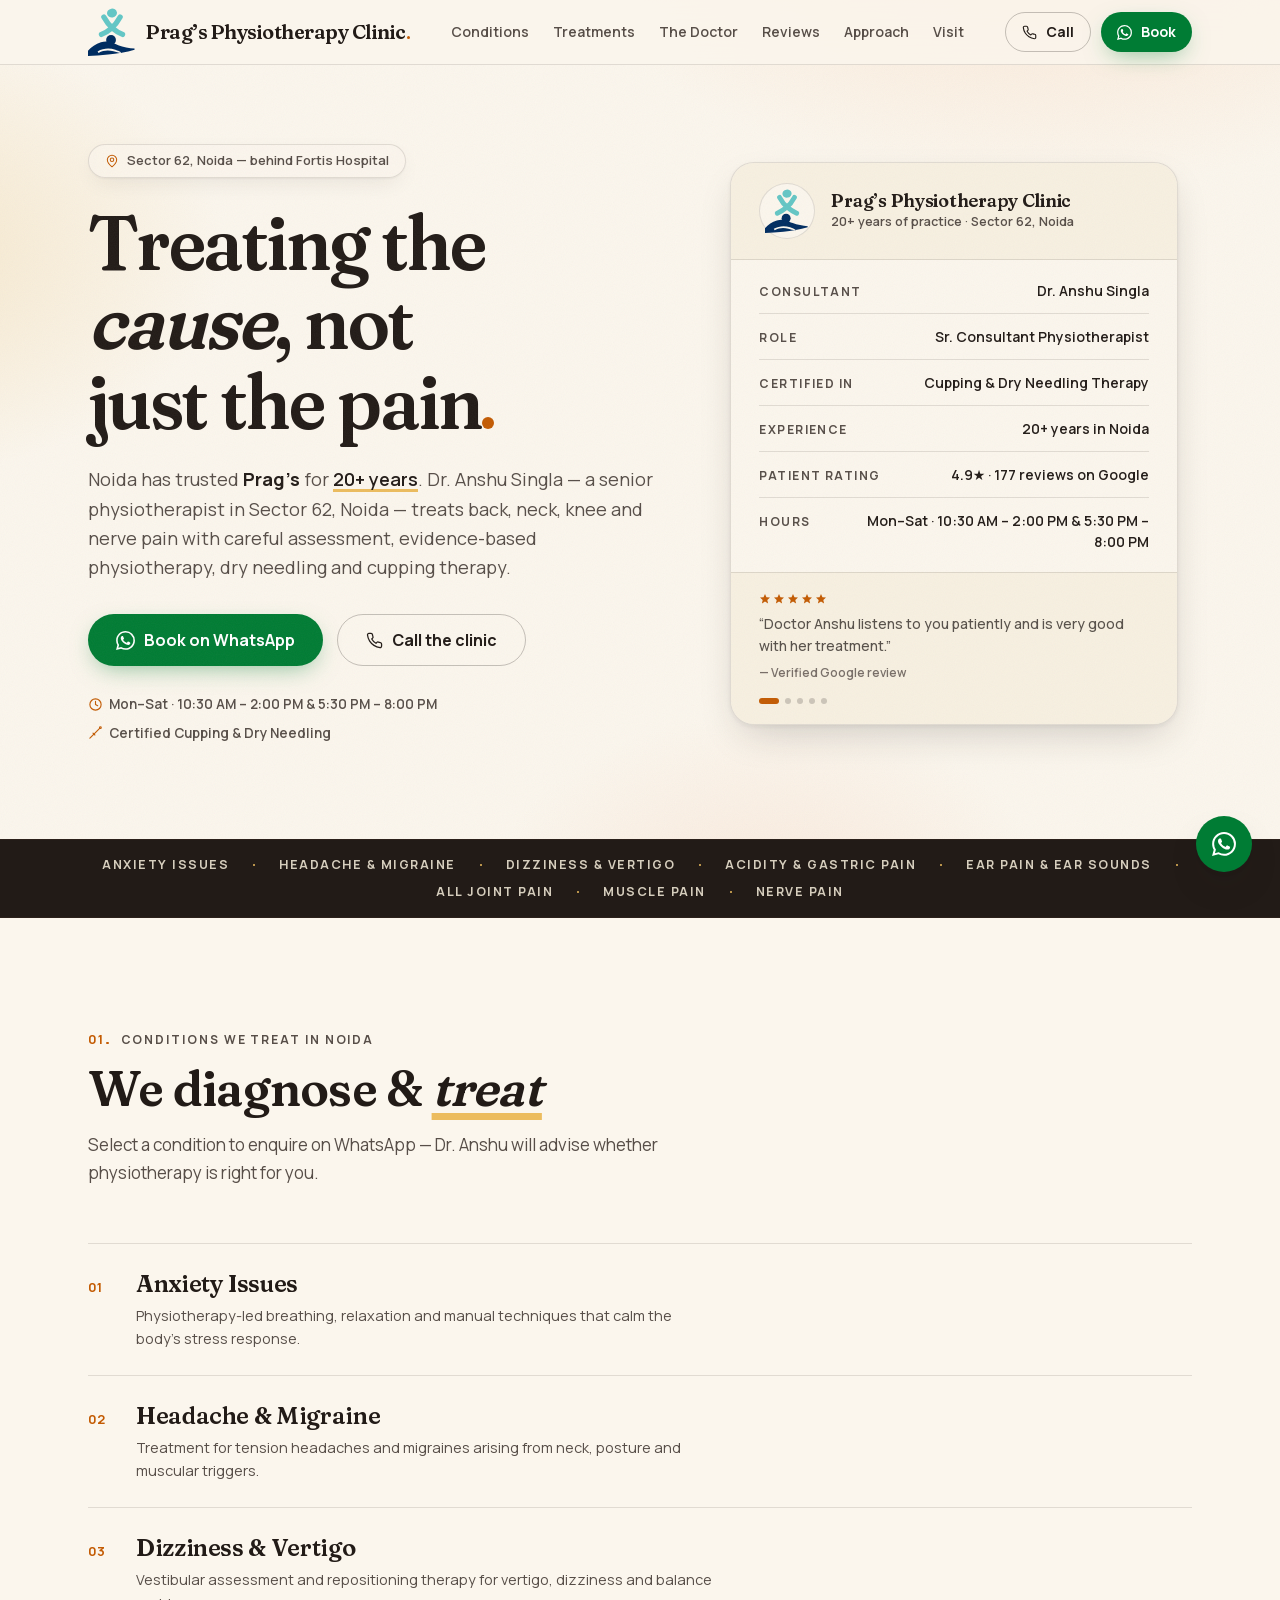
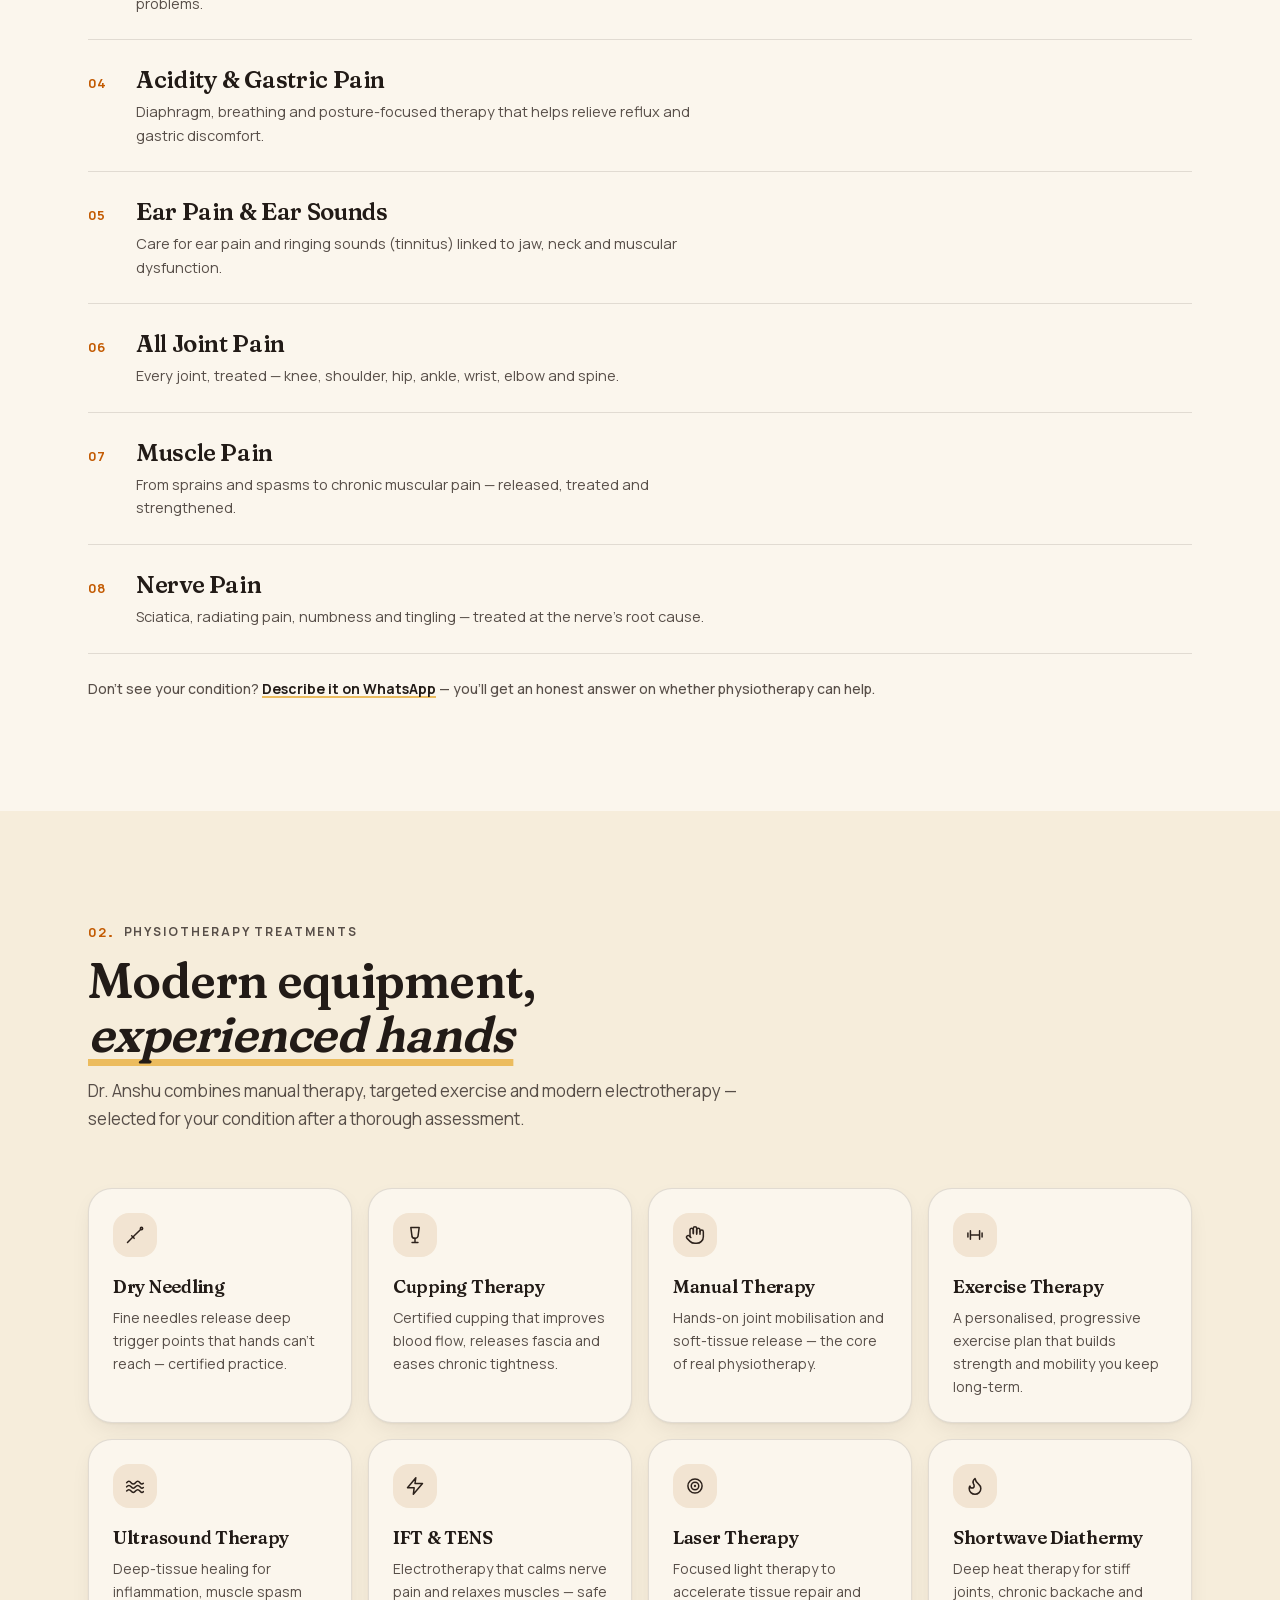
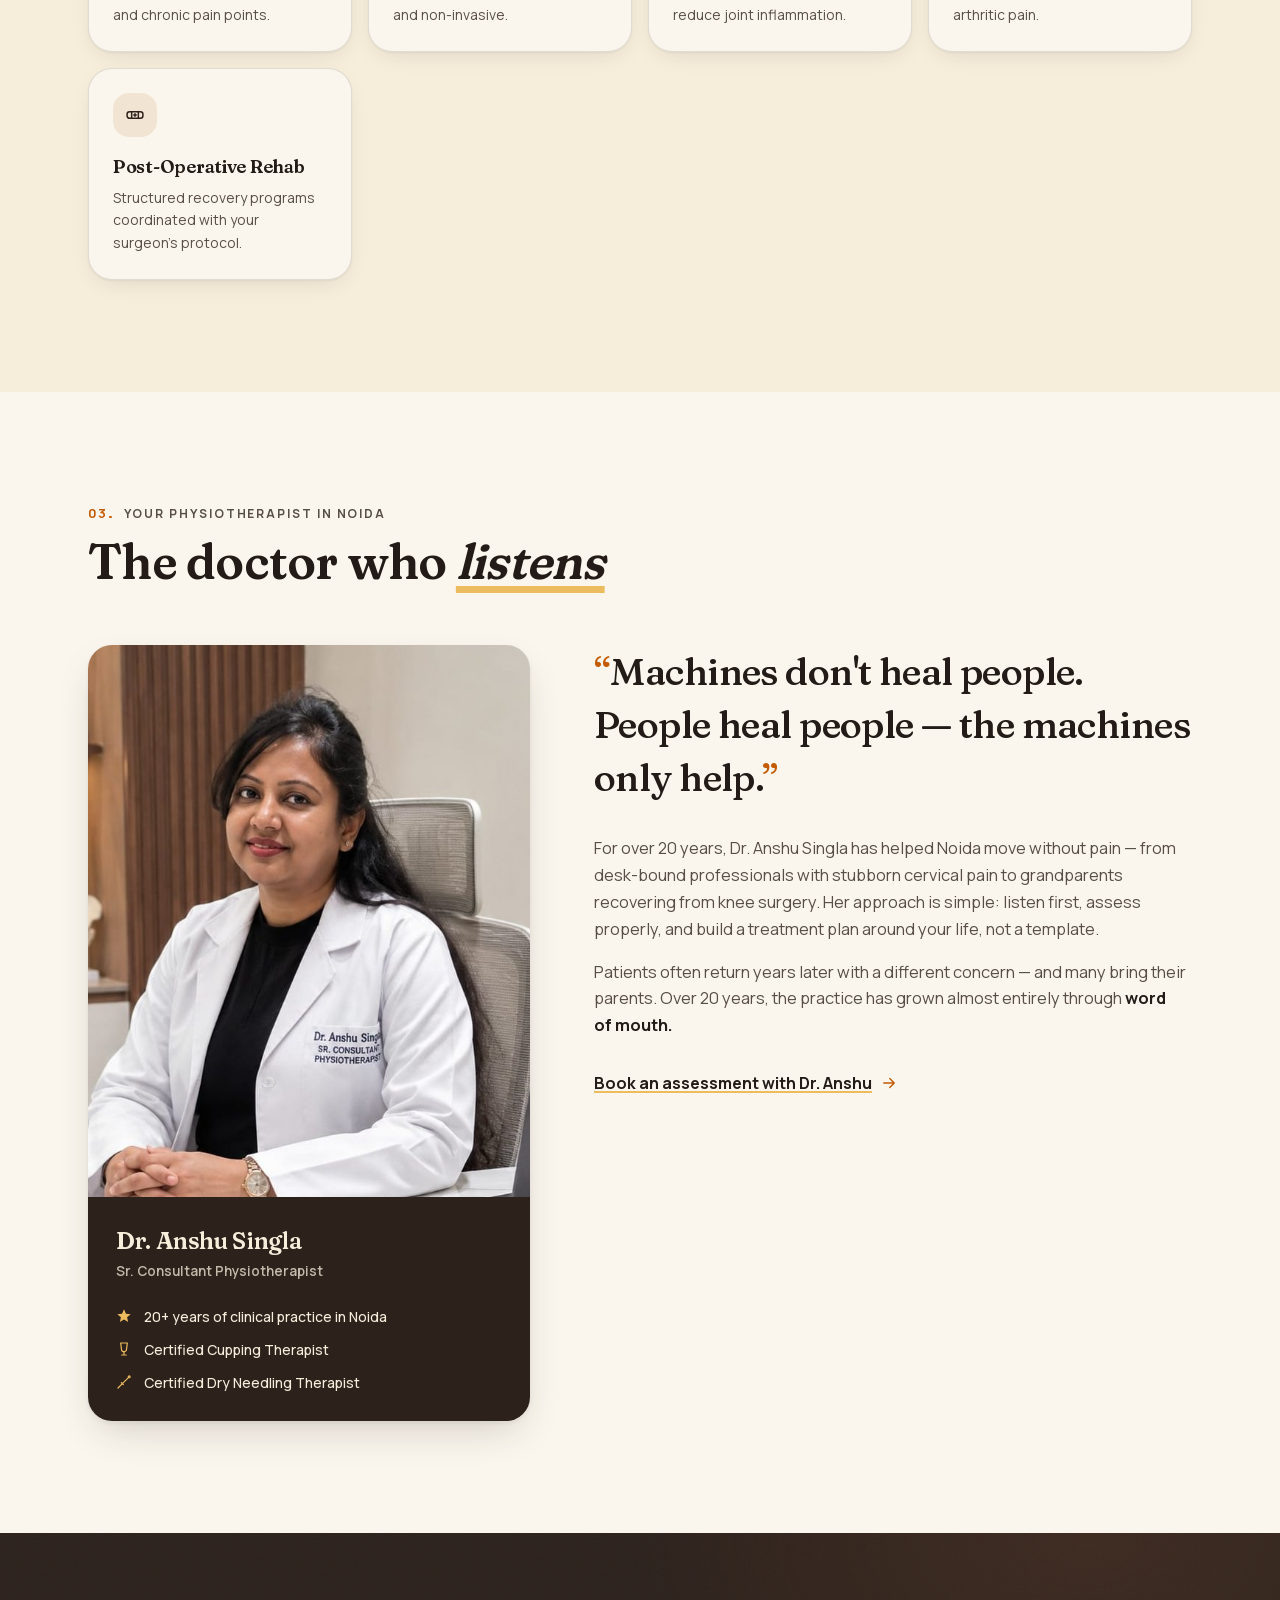
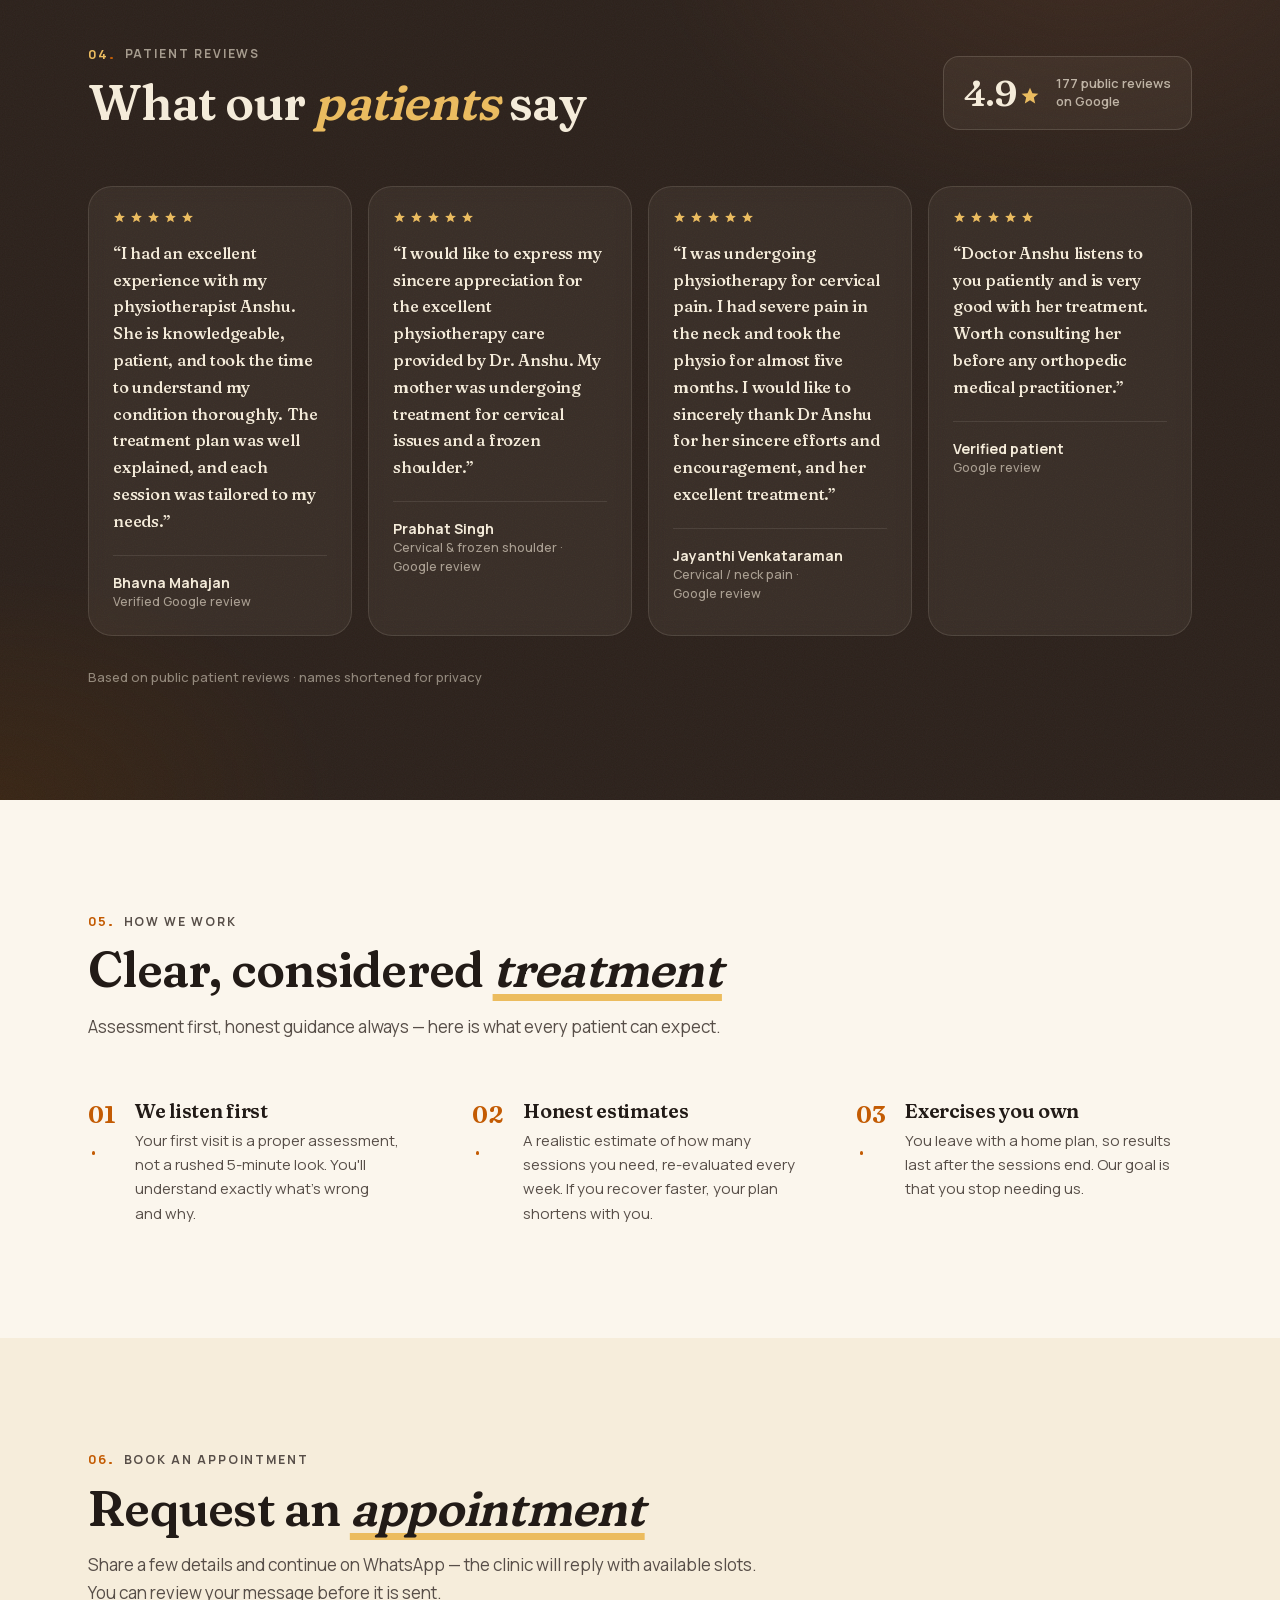
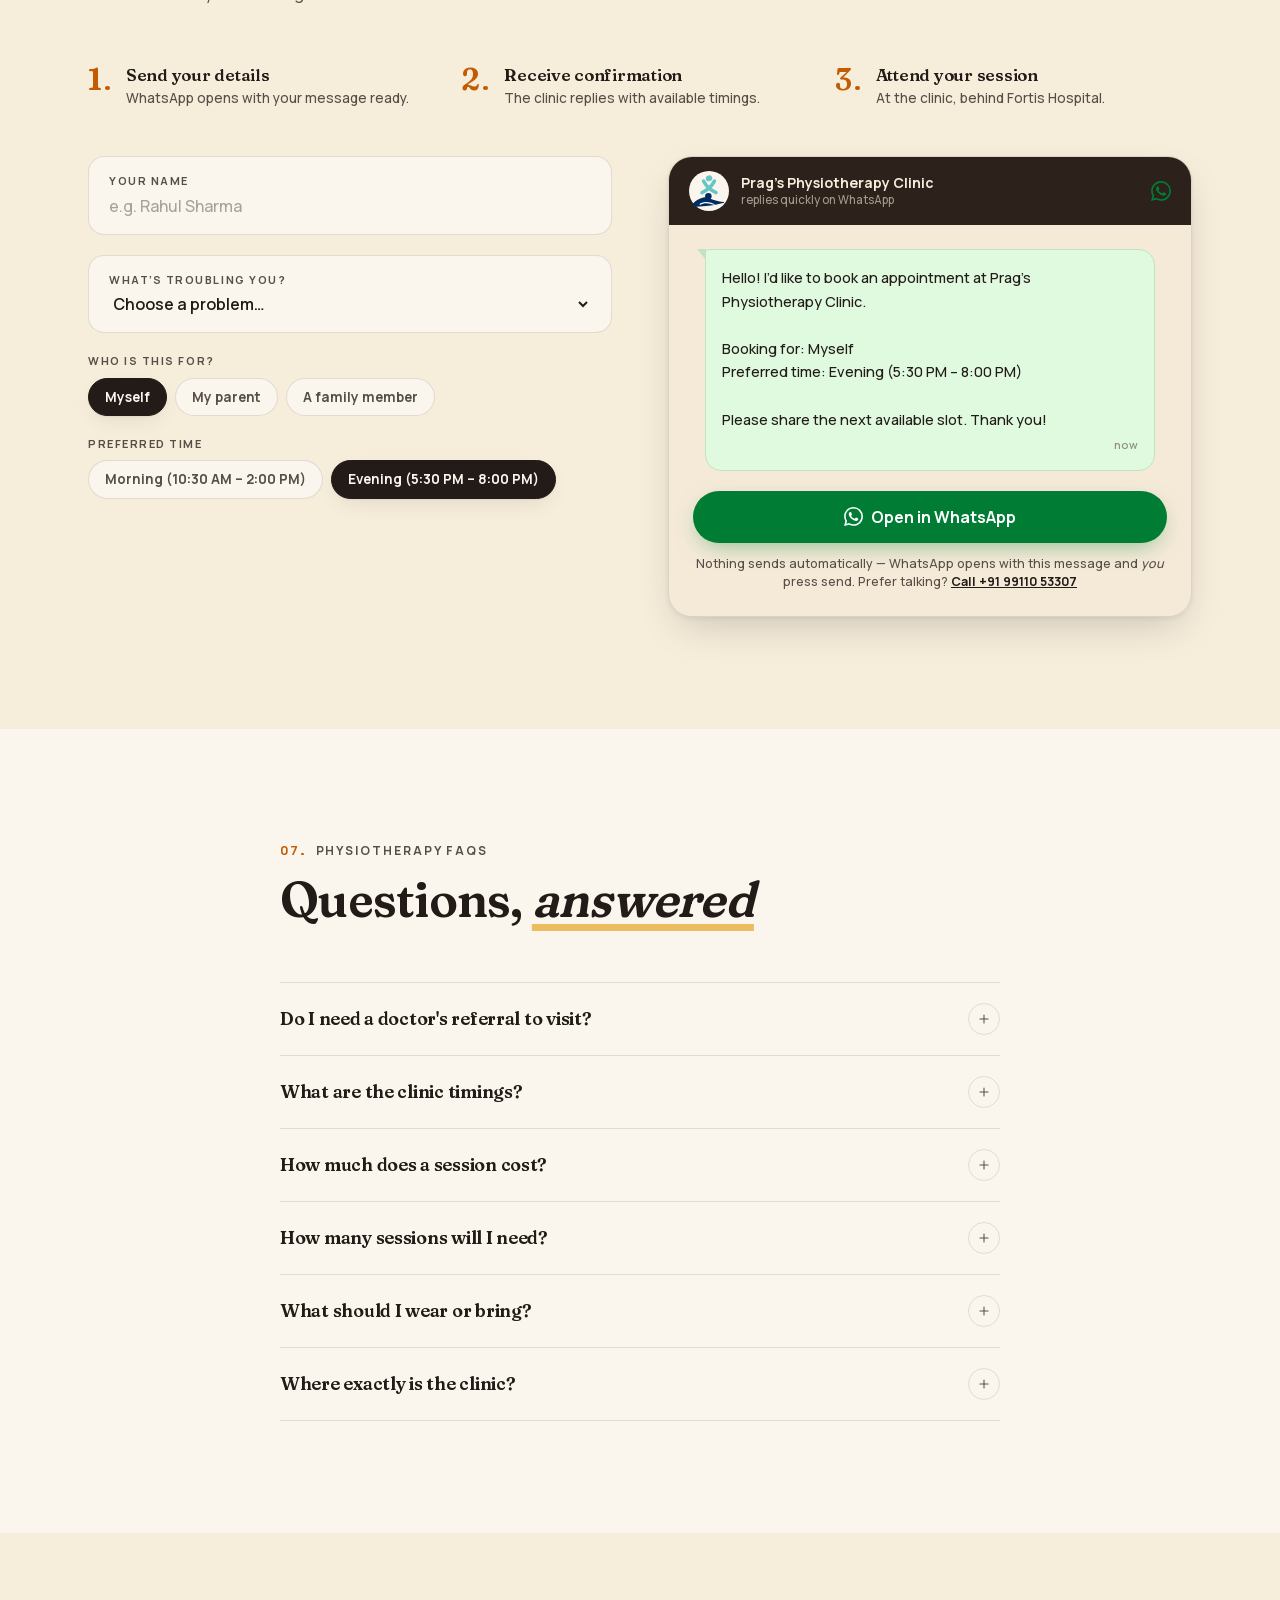
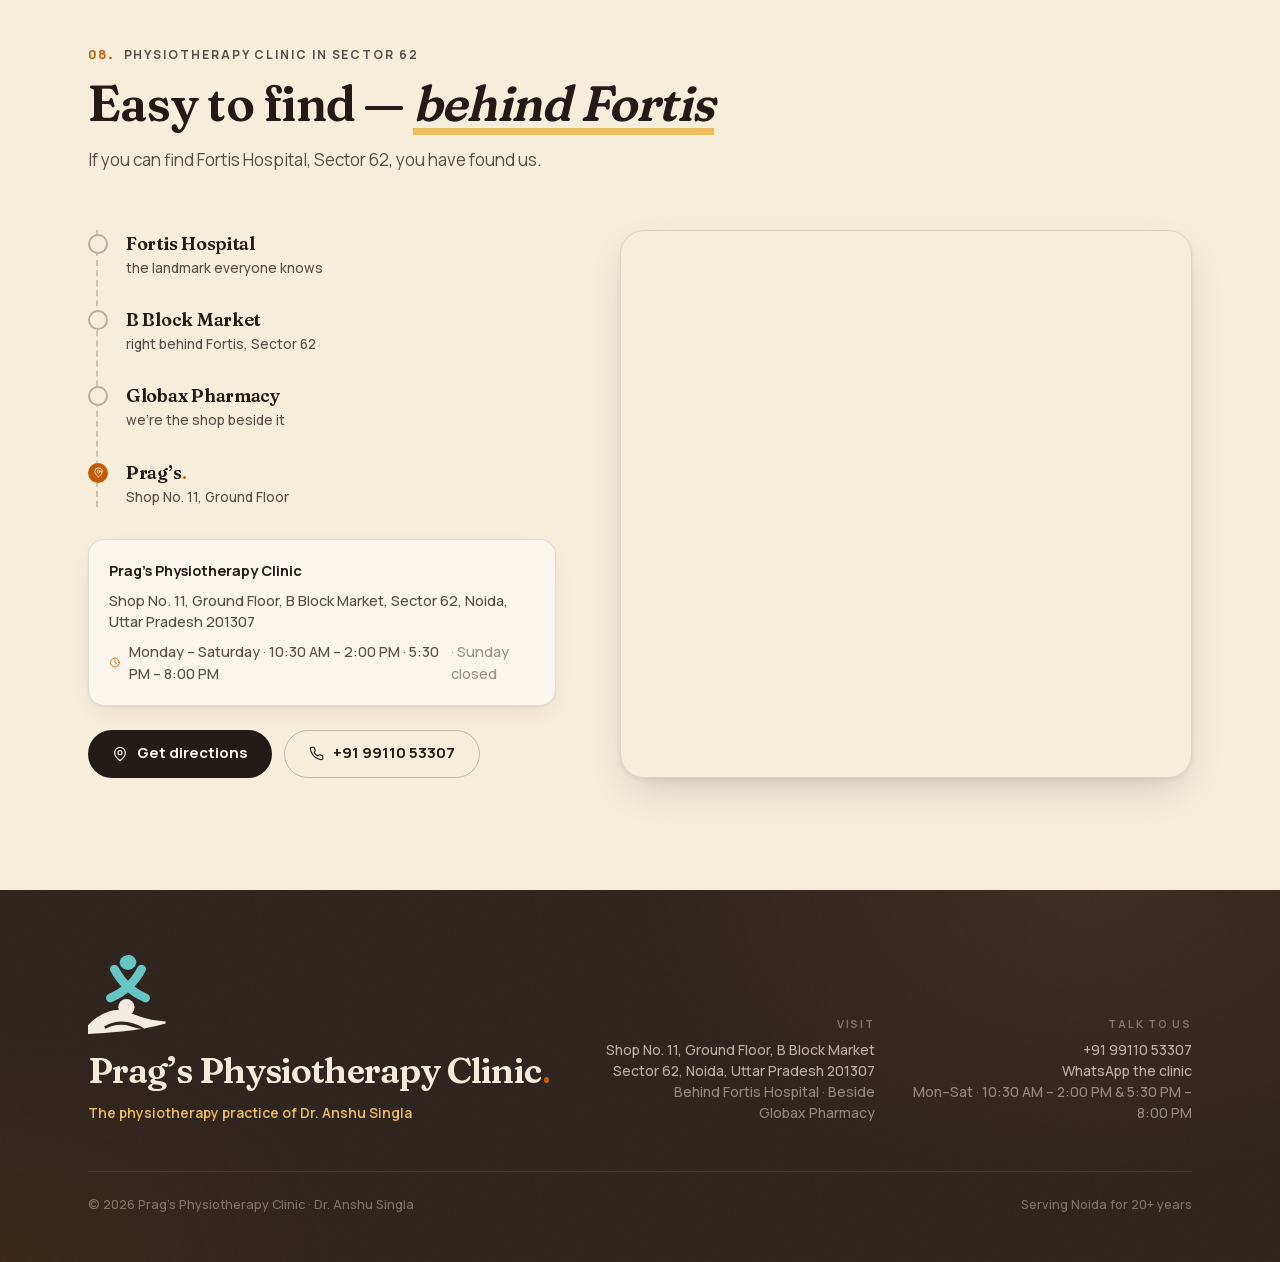
==== commit 91661905: "Deploy site 2026-09-19 22:58" ====
--- a/index.html
+++ b/index.html
@@ -1,10 +1,10 @@
-<!DOCTYPE html><html lang="en"><head><meta charSet="utf-8"/><meta name="viewport" content="width=device-width, initial-scale=1"/><link rel="preload" href="/prags-clinic-site/_next/static/media/54fc36028e2bb174-s.p.20jfceqj9zyw9.woff2" as="font" crossorigin="" type="font/woff2"/><link rel="preload" href="/prags-clinic-site/_next/static/media/a343f882a40d2cc9-s.p.1sj6eobyi31rd.woff2" as="font" crossorigin="" type="font/woff2"/><link rel="stylesheet" href="/prags-clinic-site/_next/static/chunks/455lboa1t9i6m.css" data-precedence="next"/><link rel="preload" as="script" fetchPriority="low" href="/prags-clinic-site/_next/static/chunks/12aruqaur5huj.js"/><script src="/prags-clinic-site/_next/static/chunks/03o83vodxc2zv.js" async=""></script><script src="/prags-clinic-site/_next/static/chunks/1mkbuudhndal5.js" async=""></script><script src="/prags-clinic-site/_next/static/chunks/turbopack-2aly4ry0t283p.js" async=""></script><script src="/prags-clinic-site/_next/static/chunks/3fntmmi971322.js" async="" crossorigin=""></script><script src="/prags-clinic-site/_next/static/chunks/21yth3ui7o6ty.js" async="" crossorigin=""></script><meta name="next-size-adjust" content=""/><meta name="theme-color" content="#2d2522"/><title>Prag&#x27;s Physiotherapy Clinic | Physiotherapist in Sector 62, Noida</title><meta name="description" content="Trusted physiotherapy clinic in Sector 62, Noida — behind Fortis Hospital. Dr. Anshu Singla (Sr. Consultant Physiotherapist, 20+ yrs) treats joint, muscle &amp; nerve pain, migraine, vertigo &amp; more. Certified cupping &amp; dry needling. 4.9★ rated. Book on WhatsApp."/><meta name="keywords" content="physiotherapist in Noida,physiotherapy clinic Sector 62 Noida,physiotherapy near Fortis Hospital Noida,back pain treatment Noida,cervical pain physiotherapy Noida,dry needling Noida,cupping therapy Noida,Dr Anshu Singla physiotherapist"/><meta name="robots" content="index, follow"/><meta property="og:title" content="Prag&#x27;s Physiotherapy Clinic — Physiotherapist in Sector 62, Noida"/><meta property="og:description" content="20+ years of trusted physiotherapy in Sector 62, Noida. 4.9★ rated · Certified cupping &amp; dry needling."/><meta property="og:url" content="https://goyalankit1089.github.io/prags-clinic-site/"/><meta property="og:site_name" content="Prag&#x27;s Physiotherapy Clinic"/><meta property="og:locale" content="en_IN"/><meta property="og:type" content="website"/><meta name="twitter:card" content="summary"/><meta name="twitter:title" content="Prag&#x27;s Physiotherapy Clinic — Physiotherapist in Sector 62, Noida"/><meta name="twitter:description" content="20+ years of trusted physiotherapy in Sector 62, Noida. 4.9★ rated · Certified cupping &amp; dry needling."/><link rel="icon" href="/prags-clinic-site/icon.svg?icon.2fuarp7_20sek.svg" sizes="any" type="image/svg+xml"/><script src="/prags-clinic-site/_next/static/chunks/0cz1d0mv5g_q7.js" noModule=""></script></head><body class="fraunces_5169e507-module__ZRt5IG__variable manrope_b7d5735e-module__suUhcW__variable antialiased"><div hidden=""><!--$--><!--/$--></div><script type="application/ld+json">{"@context":"https://schema.org","@type":"MedicalClinic","name":"Prag's Physiotherapy Clinic","url":"https://goyalankit1089.github.io/prags-clinic-site","telephone":"+919911053307","medicalSpecialty":"Physiotherapy","address":{"@type":"PostalAddress","streetAddress":"Shop No. 11, Ground Floor, B Block Market","addressLocality":"Noida","addressRegion":"Uttar Pradesh","postalCode":"201307","addressCountry":"IN"},"aggregateRating":{"@type":"AggregateRating","ratingValue":4.9,"reviewCount":179},"openingHoursSpecification":[{"@type":"OpeningHoursSpecification","dayOfWeek":["Monday","Tuesday","Wednesday","Thursday","Friday","Saturday"],"opens":"10:30","closes":"14:00"},{"@type":"OpeningHoursSpecification","dayOfWeek":["Monday","Tuesday","Wednesday","Thursday","Friday","Saturday"],"opens":"17:30","closes":"20:00"}],"founder":{"@type":"Person","name":"Dr. Anshu Singla","jobTitle":"Sr. Consultant Physiotherapist"}}</script><header class="fixed inset-x-0 top-0 z-50 border-b border-line bg-paper/80 backdrop-blur-xl"><div class="mx-auto flex h-16 max-w-6xl items-center justify-between gap-4 px-4 sm:px-6"><a href="#top" class="flex items-center gap-2.5"><svg viewBox="0 0 100 100" class="size-10 shrink-0 sm:size-12" aria-hidden="true"><g stroke="#64C6C5" stroke-width="11" stroke-linecap="round" fill="none"><path d="M33 19 C40 32 45 37 51 42 C58 48 65 52 72 55"></path><path d="M67 19 C60 32 55 37 49 42 C42 48 35 52 28 55"></path></g><ellipse cx="50" cy="10.5" rx="10.4" ry="9.2" fill="#64C6C5" transform="rotate(-10 50 10.5)"></ellipse><path fill-rule="evenodd" fill="#002D61" d="M0 100 L0 89 C7 81 16 75 27 71.5 C33 69.7 39 69.3 45 70.8 C52 72.6 57 75 63 77.5 C73 81.5 86 83.5 97 84.5 L97 87 C80 92 60 95 42 97 C27 98.5 13 99.5 0 100 Z
-           M20 90.5 C32 83.5 45 83 57 87 C62 88.7 67 90.7 71 93.5 C65 94 59 92 53 90.2 C43 87.2 32 87.8 22 93.5 Z"></path><circle cx="48" cy="66.5" r="10.2" fill="#002D61"></circle></svg><span class="font-display inline-flex items-baseline font-semibold tracking-tight text-[15px] sm:text-xl">Prag’s Physiotherapy Clinic<span class="dot ml-[0.08em]" aria-hidden="true"></span></span></a><nav class="hidden items-center gap-6 xl:flex" aria-label="Main"><a href="#conditions" class="text-sm font-semibold text-ink-soft transition-colors hover:text-ink">Conditions</a><a href="#services" class="text-sm font-semibold text-ink-soft transition-colors hover:text-ink">Treatments</a><a href="#doctor" class="text-sm font-semibold text-ink-soft transition-colors hover:text-ink">The Doctor</a><a href="#reviews" class="text-sm font-semibold text-ink-soft transition-colors hover:text-ink">Reviews</a><a href="#fees" class="text-sm font-semibold text-ink-soft transition-colors hover:text-ink">Approach</a><a href="#visit" class="text-sm font-semibold text-ink-soft transition-colors hover:text-ink">Visit</a></nav><div class="flex items-center gap-2.5"><a href="tel:+919911053307" class="btn btn-ghost hidden h-10 px-4 text-sm sm:inline-flex" aria-label="Call the clinic"><svg viewBox="0 0 24 24" width="1em" height="1em" aria-hidden="true" class="text-[15px]"><path fill="none" stroke="currentColor" stroke-width="1.8" stroke-linecap="round" stroke-linejoin="round" d="M22 16.92v3a2 2 0 0 1-2.18 2 19.79 19.79 0 0 1-8.63-3.07 19.5 19.5 0 0 1-6-6A19.79 19.79 0 0 1 2.12 4.18 2 2 0 0 1 4.11 2h3a2 2 0 0 1 2 1.72c.13.96.36 1.9.7 2.81a2 2 0 0 1-.45 2.11L8.09 9.91a16 16 0 0 0 6 6l1.27-1.27a2 2 0 0 1 2.11-.45c.91.34 1.85.57 2.81.7A2 2 0 0 1 22 16.92z"></path></svg>Call</a><a href="https://wa.me/919911053307?text=Hello!%20I%20found%20Prag&#x27;s%20Physiotherapy%20Clinic%20online%20and%20would%20like%20to%20book%20an%20appointment." target="_blank" rel="noopener noreferrer" class="btn btn-wa h-10 px-4 text-sm"><svg viewBox="0 0 24 24" width="1em" height="1em" aria-hidden="true" class="text-[15px]"><path fill="currentColor" d="M17.472 14.382c-.297-.149-1.758-.867-2.03-.967-.273-.099-.471-.148-.67.15-.197.297-.767.966-.94 1.164-.173.199-.347.223-.644.075-.297-.15-1.255-.463-2.39-1.475-.883-.788-1.48-1.761-1.653-2.059-.173-.297-.018-.458.13-.606.134-.133.297-.347.446-.52.149-.174.198-.298.298-.497.099-.198.05-.371-.025-.52-.075-.149-.669-1.612-.916-2.207-.242-.579-.487-.5-.669-.51-.173-.008-.371-.01-.57-.01-.198 0-.52.074-.792.372-.272.297-1.04 1.016-1.04 2.479 0 1.462 1.065 2.875 1.213 3.074.149.198 2.096 3.2 5.077 4.487.709.306 1.262.489 1.694.625.712.227 1.36.195 1.871.118.571-.085 1.758-.719 2.006-1.413.248-.694.248-1.289.173-1.413-.074-.124-.272-.198-.57-.347m-5.421 7.403h-.004a9.87 9.87 0 0 1-5.031-1.378l-.361-.214-3.741.982.998-3.648-.235-.374a9.86 9.86 0 0 1-1.51-5.26c.001-5.45 4.436-9.884 9.888-9.884 2.64 0 5.122 1.03 6.988 2.898a9.825 9.825 0 0 1 2.893 6.994c-.003 5.45-4.437 9.884-9.885 9.884m8.413-18.297A11.815 11.815 0 0 0 12.05 0C5.495 0 .16 5.335.157 11.892c0 2.096.547 4.142 1.588 5.945L.057 24l6.305-1.654a11.882 11.882 0 0 0 5.683 1.448h.005c6.554 0 11.89-5.335 11.893-11.893a11.821 11.821 0 0 0-3.48-8.413Z"></path></svg>Book</a></div></div></header><main><section id="top" class="mesh-hero grain relative overflow-hidden pt-16"><div class="mx-auto grid max-w-6xl items-center gap-12 px-4 pb-16 pt-12 sm:px-6 md:pb-24 md:pt-20 lg:grid-cols-[1.1fr_0.9fr]"><div><p class="mb-6 inline-flex items-center gap-2 rounded-full border border-line bg-paper/70 px-4 py-1.5 text-[13px] font-semibold text-ink-soft shadow-soft backdrop-blur"><svg viewBox="0 0 24 24" width="1em" height="1em" aria-hidden="true" class="text-[14px] text-saffron"><g fill="none" stroke="currentColor" stroke-width="1.8" stroke-linecap="round" stroke-linejoin="round"><path d="M20 10c0 6-8 12-8 12s-8-6-8-12a8 8 0 0 1 16 0Z"></path><circle cx="12" cy="10" r="3"></circle></g></svg>Sector 62, Noida — behind Fortis Hospital</p><h1 class="font-display text-hero font-semibold text-ink">Treating the <span class="display-wonk">cause</span>, not just the pain<span class="dot" aria-hidden="true"></span></h1><p class="mt-6 max-w-xl text-lg leading-relaxed text-ink-soft">Noida has trusted<!-- --> <strong class="font-bold text-ink">Prag’s</strong> for<!-- --> <span class="hl font-semibold text-ink">20+ years</span>. Dr. Anshu Singla treats joint, muscle and nerve pain — and much more — with careful assessment and evidence-based physiotherapy.</p><div class="mt-8 flex flex-wrap items-center gap-3.5"><a href="https://wa.me/919911053307?text=Hello!%20I%20found%20Prag&#x27;s%20Physiotherapy%20Clinic%20online%20and%20would%20like%20to%20book%20an%20appointment." target="_blank" rel="noopener noreferrer" class="btn btn-wa h-13 px-7 text-[16px]"><svg viewBox="0 0 24 24" width="1em" height="1em" aria-hidden="true" class="text-[19px]"><path fill="currentColor" d="M17.472 14.382c-.297-.149-1.758-.867-2.03-.967-.273-.099-.471-.148-.67.15-.197.297-.767.966-.94 1.164-.173.199-.347.223-.644.075-.297-.15-1.255-.463-2.39-1.475-.883-.788-1.48-1.761-1.653-2.059-.173-.297-.018-.458.13-.606.134-.133.297-.347.446-.52.149-.174.198-.298.298-.497.099-.198.05-.371-.025-.52-.075-.149-.669-1.612-.916-2.207-.242-.579-.487-.5-.669-.51-.173-.008-.371-.01-.57-.01-.198 0-.52.074-.792.372-.272.297-1.04 1.016-1.04 2.479 0 1.462 1.065 2.875 1.213 3.074.149.198 2.096 3.2 5.077 4.487.709.306 1.262.489 1.694.625.712.227 1.36.195 1.871.118.571-.085 1.758-.719 2.006-1.413.248-.694.248-1.289.173-1.413-.074-.124-.272-.198-.57-.347m-5.421 7.403h-.004a9.87 9.87 0 0 1-5.031-1.378l-.361-.214-3.741.982.998-3.648-.235-.374a9.86 9.86 0 0 1-1.51-5.26c.001-5.45 4.436-9.884 9.888-9.884 2.64 0 5.122 1.03 6.988 2.898a9.825 9.825 0 0 1 2.893 6.994c-.003 5.45-4.437 9.884-9.885 9.884m8.413-18.297A11.815 11.815 0 0 0 12.05 0C5.495 0 .16 5.335.157 11.892c0 2.096.547 4.142 1.588 5.945L.057 24l6.305-1.654a11.882 11.882 0 0 0 5.683 1.448h.005c6.554 0 11.89-5.335 11.893-11.893a11.821 11.821 0 0 0-3.48-8.413Z"></path></svg>Book on WhatsApp</a><a href="tel:+919911053307" class="btn btn-ghost h-13 px-7 text-[16px]"><svg viewBox="0 0 24 24" width="1em" height="1em" aria-hidden="true" class="text-[17px]"><path fill="none" stroke="currentColor" stroke-width="1.8" stroke-linecap="round" stroke-linejoin="round" d="M22 16.92v3a2 2 0 0 1-2.18 2 19.79 19.79 0 0 1-8.63-3.07 19.5 19.5 0 0 1-6-6A19.79 19.79 0 0 1 2.12 4.18 2 2 0 0 1 4.11 2h3a2 2 0 0 1 2 1.72c.13.96.36 1.9.7 2.81a2 2 0 0 1-.45 2.11L8.09 9.91a16 16 0 0 0 6 6l1.27-1.27a2 2 0 0 1 2.11-.45c.91.34 1.85.57 2.81.7A2 2 0 0 1 22 16.92z"></path></svg>Call the clinic</a></div><div class="mt-7 flex flex-wrap items-center gap-x-6 gap-y-2 text-[13.5px] font-semibold text-ink-soft"><span class="inline-flex items-center gap-1.5"><svg viewBox="0 0 24 24" width="1em" height="1em" aria-hidden="true" class="text-[15px] text-saffron"><g fill="none" stroke="currentColor" stroke-width="1.8" stroke-linecap="round" stroke-linejoin="round"><circle cx="12" cy="12" r="9"></circle><path d="M12 7v5l3.5 2"></path></g></svg>Mon–Sat · 10:30 AM – 2 PM &amp; 5:30 – 8 PM</span><span class="inline-flex items-center gap-1.5"><svg viewBox="0 0 24 24" width="1em" height="1em" aria-hidden="true" class="text-[15px] text-saffron"><g fill="none" stroke="currentColor" stroke-width="1.8" stroke-linecap="round" stroke-linejoin="round"><path d="M3 21l6.5-6.5"></path><path d="M9.5 14.5 19 5"></path><circle cx="19.8" cy="4.2" r="1.4"></circle><path d="M8 13l3 3"></path></g></svg>Certified Cupping &amp; Dry Needling</span></div></div><div class="mx-auto w-full max-w-md"><div class="overflow-hidden rounded-3xl border border-line bg-paper shadow-lift"><div class="flex items-center gap-4 border-b border-line bg-cream/60 px-7 py-5"><span class="grid size-14 shrink-0 place-items-center rounded-full border border-line bg-paper"><svg viewBox="0 0 100 100" class="size-11" aria-hidden="true"><g stroke="#64C6C5" stroke-width="11" stroke-linecap="round" fill="none"><path d="M33 19 C40 32 45 37 51 42 C58 48 65 52 72 55"></path><path d="M67 19 C60 32 55 37 49 42 C42 48 35 52 28 55"></path></g><ellipse cx="50" cy="10.5" rx="10.4" ry="9.2" fill="#64C6C5" transform="rotate(-10 50 10.5)"></ellipse><path fill-rule="evenodd" fill="#002D61" d="M0 100 L0 89 C7 81 16 75 27 71.5 C33 69.7 39 69.3 45 70.8 C52 72.6 57 75 63 77.5 C73 81.5 86 83.5 97 84.5 L97 87 C80 92 60 95 42 97 C27 98.5 13 99.5 0 100 Z
-           M20 90.5 C32 83.5 45 83 57 87 C62 88.7 67 90.7 71 93.5 C65 94 59 92 53 90.2 C43 87.2 32 87.8 22 93.5 Z"></path><circle cx="48" cy="66.5" r="10.2" fill="#002D61"></circle></svg></span><div><p class="font-display text-lg font-semibold leading-tight text-ink">Prag&#x27;s Physiotherapy Clinic</p><p class="text-[12.5px] font-semibold text-ink-soft">20+ years of practice · Sector 62, Noida</p></div></div><dl class="px-7 py-2"><div class="flex items-baseline justify-between gap-6 border-b border-line py-3 last:border-b-0"><dt class="shrink-0 text-[12px] font-bold uppercase tracking-[0.12em] text-ink-soft">Consultant</dt><dd class="text-right text-[14px] font-semibold text-ink">Dr. Anshu Singla</dd></div><div class="flex items-baseline justify-between gap-6 border-b border-line py-3 last:border-b-0"><dt class="shrink-0 text-[12px] font-bold uppercase tracking-[0.12em] text-ink-soft">Role</dt><dd class="text-right text-[14px] font-semibold text-ink">Sr. Consultant Physiotherapist</dd></div><div class="flex items-baseline justify-between gap-6 border-b border-line py-3 last:border-b-0"><dt class="shrink-0 text-[12px] font-bold uppercase tracking-[0.12em] text-ink-soft">Certified in</dt><dd class="text-right text-[14px] font-semibold text-ink">Cupping &amp; Dry Needling Therapy</dd></div><div class="flex items-baseline justify-between gap-6 border-b border-line py-3 last:border-b-0"><dt class="shrink-0 text-[12px] font-bold uppercase tracking-[0.12em] text-ink-soft">Experience</dt><dd class="text-right text-[14px] font-semibold text-ink">20+ years in Noida</dd></div><div class="flex items-baseline justify-between gap-6 border-b border-line py-3 last:border-b-0"><dt class="shrink-0 text-[12px] font-bold uppercase tracking-[0.12em] text-ink-soft">Patient rating</dt><dd class="text-right text-[14px] font-semibold text-ink">4.9★ · 179 reviews on Justdial</dd></div><div class="flex items-baseline justify-between gap-6 border-b border-line py-3 last:border-b-0"><dt class="shrink-0 text-[12px] font-bold uppercase tracking-[0.12em] text-ink-soft">Hours</dt><dd class="text-right text-[14px] font-semibold text-ink">Mon–Sat · 10:30–2 &amp; 5:30–8</dd></div></dl><figure class="border-t border-line bg-cream/60 px-7 py-5"><div class="mb-2 flex gap-0.5 text-saffron" aria-hidden="true"><svg viewBox="0 0 24 24" width="1em" height="1em" aria-hidden="true" class="text-[12px]"><path fill="currentColor" d="M12 2l2.92 6.62 7.08.6-5.4 4.72 1.62 6.96L12 17.2l-6.22 3.7 1.62-6.96L2 9.22l7.08-.6L12 2z"></path></svg><svg viewBox="0 0 24 24" width="1em" height="1em" aria-hidden="true" class="text-[12px]"><path fill="currentColor" d="M12 2l2.92 6.62 7.08.6-5.4 4.72 1.62 6.96L12 17.2l-6.22 3.7 1.62-6.96L2 9.22l7.08-.6L12 2z"></path></svg><svg viewBox="0 0 24 24" width="1em" height="1em" aria-hidden="true" class="text-[12px]"><path fill="currentColor" d="M12 2l2.92 6.62 7.08.6-5.4 4.72 1.62 6.96L12 17.2l-6.22 3.7 1.62-6.96L2 9.22l7.08-.6L12 2z"></path></svg><svg viewBox="0 0 24 24" width="1em" height="1em" aria-hidden="true" class="text-[12px]"><path fill="currentColor" d="M12 2l2.92 6.62 7.08.6-5.4 4.72 1.62 6.96L12 17.2l-6.22 3.7 1.62-6.96L2 9.22l7.08-.6L12 2z"></path></svg><svg viewBox="0 0 24 24" width="1em" height="1em" aria-hidden="true" class="text-[12px]"><path fill="currentColor" d="M12 2l2.92 6.62 7.08.6-5.4 4.72 1.62 6.96L12 17.2l-6.22 3.7 1.62-6.96L2 9.22l7.08-.6L12 2z"></path></svg></div><div class="grid"><div aria-hidden="false" class="[grid-area:1/1] transition-opacity duration-700 ease-out opacity-100"><blockquote class="text-[14px] font-medium leading-relaxed text-ink/75">“<!-- -->She listens patiently and explains everything simply. Visible relief within a few sessions.<!-- -->”</blockquote><figcaption class="mt-1.5 text-[12px] font-semibold text-ink-soft/80">— <!-- -->patient review, Justdial</figcaption></div><div aria-hidden="true" class="[grid-area:1/1] transition-opacity duration-700 ease-out pointer-events-none opacity-0"><blockquote class="text-[14px] font-medium leading-relaxed text-ink/75">“<!-- -->Her step-by-step plan got me walking confidently again after my fracture.<!-- -->”</blockquote><figcaption class="mt-1.5 text-[12px] font-semibold text-ink-soft/80">— <!-- -->Sunita G. · pelvic fracture recovery</figcaption></div><div aria-hidden="true" class="[grid-area:1/1] transition-opacity duration-700 ease-out pointer-events-none opacity-0"><blockquote class="text-[14px] font-medium leading-relaxed text-ink/75">“<!-- -->No unnecessary sessions, no upselling. My mother&#x27;s knee pain is finally manageable.<!-- -->”</blockquote><figcaption class="mt-1.5 text-[12px] font-semibold text-ink-soft/80">— <!-- -->Priya M. · booked for her mother</figcaption></div><div aria-hidden="true" class="[grid-area:1/1] transition-opacity duration-700 ease-out pointer-events-none opacity-0"><blockquote class="text-[14px] font-medium leading-relaxed text-ink/75">“<!-- -->My back pain of 3 years improved more in one month than with years of balms and belts.<!-- -->”</blockquote><figcaption class="mt-1.5 text-[12px] font-semibold text-ink-soft/80">— <!-- -->Amit K. · chronic lower back pain</figcaption></div><div aria-hidden="true" class="[grid-area:1/1] transition-opacity duration-700 ease-out pointer-events-none opacity-0"><blockquote class="text-[14px] font-medium leading-relaxed text-ink/75">“<!-- -->A visible difference within a few sessions — and exercises so it doesn&#x27;t come back.<!-- -->”</blockquote><figcaption class="mt-1.5 text-[12px] font-semibold text-ink-soft/80">— <!-- -->Rohit S. · cervical &amp; neck pain</figcaption></div></div><div class="mt-4 flex items-center gap-1.5"><button type="button" aria-label="Show review 1 of 5" aria-current="true" class="h-1.5 rounded-full transition-all duration-300 w-5 bg-saffron"></button><button type="button" aria-label="Show review 2 of 5" aria-current="false" class="h-1.5 rounded-full transition-all duration-300 w-1.5 bg-ink/20 hover:bg-ink/40"></button><button type="button" aria-label="Show review 3 of 5" aria-current="false" class="h-1.5 rounded-full transition-all duration-300 w-1.5 bg-ink/20 hover:bg-ink/40"></button><button type="button" aria-label="Show review 4 of 5" aria-current="false" class="h-1.5 rounded-full transition-all duration-300 w-1.5 bg-ink/20 hover:bg-ink/40"></button><button type="button" aria-label="Show review 5 of 5" aria-current="false" class="h-1.5 rounded-full transition-all duration-300 w-1.5 bg-ink/20 hover:bg-ink/40"></button></div></figure></div></div></div></section><div class="border-y border-panel bg-ink py-4 text-cream"><ul class="mx-auto flex max-w-6xl flex-wrap items-center justify-center gap-x-6 gap-y-2 px-4 sm:px-6"><li class="flex items-center gap-6 text-[12.5px] font-bold uppercase tracking-[0.12em] text-cream/85">Anxiety Issues<span class="dot bg-amber" aria-hidden="true"></span></li><li class="flex items-center gap-6 text-[12.5px] font-bold uppercase tracking-[0.12em] text-cream/85">Headache &amp; Migraine<span class="dot bg-amber" aria-hidden="true"></span></li><li class="flex items-center gap-6 text-[12.5px] font-bold uppercase tracking-[0.12em] text-cream/85">Dizziness &amp; Vertigo<span class="dot bg-amber" aria-hidden="true"></span></li><li class="flex items-center gap-6 text-[12.5px] font-bold uppercase tracking-[0.12em] text-cream/85">Acidity &amp; Gastric Pain<span class="dot bg-amber" aria-hidden="true"></span></li><li class="flex items-center gap-6 text-[12.5px] font-bold uppercase tracking-[0.12em] text-cream/85">Ear Pain &amp; Ear Sounds<span class="dot bg-amber" aria-hidden="true"></span></li><li class="flex items-center gap-6 text-[12.5px] font-bold uppercase tracking-[0.12em] text-cream/85">All Joint Pain<span class="dot bg-amber" aria-hidden="true"></span></li><li class="flex items-center gap-6 text-[12.5px] font-bold uppercase tracking-[0.12em] text-cream/85">Muscle Pain<span class="dot bg-amber" aria-hidden="true"></span></li><li class="flex items-center gap-6 text-[12.5px] font-bold uppercase tracking-[0.12em] text-cream/85">Nerve Pain</li></ul></div><section id="conditions" class="mx-auto max-w-6xl px-4 py-20 sm:px-6 md:py-28"><div class="reveal mb-10 max-w-2xl md:mb-14"><p class="mb-3 flex items-center gap-3"><span class="text-[13px] font-bold tracking-[0.08em] text-saffron">01<span class="dot ml-[0.18em]" aria-hidden="true"></span></span><span class="text-[12px] font-bold uppercase tracking-[0.16em] text-ink-soft">What we treat</span></p><h2 class="font-display text-title font-semibold text-ink">We diagnose &amp; <span class="display-wonk hl">treat</span></h2><p class="mt-4 text-[17px] leading-relaxed text-ink-soft">Select a condition to enquire on WhatsApp — Dr. Anshu will advise whether physiotherapy is right for you.</p></div><div class="border-t border-line"><a href="https://wa.me/919911053307?text=Hello!%20I&#x27;m%20looking%20for%20treatment%20for%20Anxiety%20Issues.%20Please%20let%20me%20know%20the%20next%20available%20slot%20at%20Prag&#x27;s%20Physiotherapy%20Clinic." target="_blank" rel="noopener noreferrer" class="index-row group reveal py-5 md:py-6"><span class="w-8 text-[13px] font-bold text-saffron">01</span><span><span class="font-display block text-xl font-semibold text-ink md:text-2xl">Anxiety Issues</span><span class="mt-1 block max-w-xl text-[14.5px] leading-relaxed text-ink-soft">Physiotherapy-led breathing, relaxation and manual techniques that calm the body&#x27;s stress response.</span></span><span class="hidden items-center gap-2 text-[13px] font-bold text-ink-soft opacity-0 transition-opacity group-hover:opacity-100 md:flex">Enquire<svg viewBox="0 0 24 24" width="1em" height="1em" aria-hidden="true" class="text-base text-saffron"><path fill="none" stroke="currentColor" stroke-width="1.8" stroke-linecap="round" stroke-linejoin="round" d="M5 12h14M13 6l6 6-6 6"></path></svg></span></a><a href="https://wa.me/919911053307?text=Hello!%20I&#x27;m%20looking%20for%20treatment%20for%20Headache%20%26%20Migraine.%20Please%20let%20me%20know%20the%20next%20available%20slot%20at%20Prag&#x27;s%20Physiotherapy%20Clinic." target="_blank" rel="noopener noreferrer" class="index-row group reveal py-5 md:py-6"><span class="w-8 text-[13px] font-bold text-saffron">02</span><span><span class="font-display block text-xl font-semibold text-ink md:text-2xl">Headache &amp; Migraine</span><span class="mt-1 block max-w-xl text-[14.5px] leading-relaxed text-ink-soft">Treatment for tension headaches and migraines arising from neck, posture and muscular triggers.</span></span><span class="hidden items-center gap-2 text-[13px] font-bold text-ink-soft opacity-0 transition-opacity group-hover:opacity-100 md:flex">Enquire<svg viewBox="0 0 24 24" width="1em" height="1em" aria-hidden="true" class="text-base text-saffron"><path fill="none" stroke="currentColor" stroke-width="1.8" stroke-linecap="round" stroke-linejoin="round" d="M5 12h14M13 6l6 6-6 6"></path></svg></span></a><a href="https://wa.me/919911053307?text=Hello!%20I&#x27;m%20looking%20for%20treatment%20for%20Dizziness%20%26%20Vertigo.%20Please%20let%20me%20know%20the%20next%20available%20slot%20at%20Prag&#x27;s%20Physiotherapy%20Clinic." target="_blank" rel="noopener noreferrer" class="index-row group reveal py-5 md:py-6"><span class="w-8 text-[13px] font-bold text-saffron">03</span><span><span class="font-display block text-xl font-semibold text-ink md:text-2xl">Dizziness &amp; Vertigo</span><span class="mt-1 block max-w-xl text-[14.5px] leading-relaxed text-ink-soft">Vestibular assessment and repositioning therapy for vertigo, dizziness and balance problems.</span></span><span class="hidden items-center gap-2 text-[13px] font-bold text-ink-soft opacity-0 transition-opacity group-hover:opacity-100 md:flex">Enquire<svg viewBox="0 0 24 24" width="1em" height="1em" aria-hidden="true" class="text-base text-saffron"><path fill="none" stroke="currentColor" stroke-width="1.8" stroke-linecap="round" stroke-linejoin="round" d="M5 12h14M13 6l6 6-6 6"></path></svg></span></a><a href="https://wa.me/919911053307?text=Hello!%20I&#x27;m%20looking%20for%20treatment%20for%20Acidity%20%26%20Gastric%20Pain.%20Please%20let%20me%20know%20the%20next%20available%20slot%20at%20Prag&#x27;s%20Physiotherapy%20Clinic." target="_blank" rel="noopener noreferrer" class="index-row group reveal py-5 md:py-6"><span class="w-8 text-[13px] font-bold text-saffron">04</span><span><span class="font-display block text-xl font-semibold text-ink md:text-2xl">Acidity &amp; Gastric Pain</span><span class="mt-1 block max-w-xl text-[14.5px] leading-relaxed text-ink-soft">Diaphragm, breathing and posture-focused therapy that helps relieve reflux and gastric discomfort.</span></span><span class="hidden items-center gap-2 text-[13px] font-bold text-ink-soft opacity-0 transition-opacity group-hover:opacity-100 md:flex">Enquire<svg viewBox="0 0 24 24" width="1em" height="1em" aria-hidden="true" class="text-base text-saffron"><path fill="none" stroke="currentColor" stroke-width="1.8" stroke-linecap="round" stroke-linejoin="round" d="M5 12h14M13 6l6 6-6 6"></path></svg></span></a><a href="https://wa.me/919911053307?text=Hello!%20I&#x27;m%20looking%20for%20treatment%20for%20Ear%20Pain%20%26%20Ear%20Sounds.%20Please%20let%20me%20know%20the%20next%20available%20slot%20at%20Prag&#x27;s%20Physiotherapy%20Clinic." target="_blank" rel="noopener noreferrer" class="index-row group reveal py-5 md:py-6"><span class="w-8 text-[13px] font-bold text-saffron">05</span><span><span class="font-display block text-xl font-semibold text-ink md:text-2xl">Ear Pain &amp; Ear Sounds</span><span class="mt-1 block max-w-xl text-[14.5px] leading-relaxed text-ink-soft">Care for ear pain and ringing sounds (tinnitus) linked to jaw, neck and muscular dysfunction.</span></span><span class="hidden items-center gap-2 text-[13px] font-bold text-ink-soft opacity-0 transition-opacity group-hover:opacity-100 md:flex">Enquire<svg viewBox="0 0 24 24" width="1em" height="1em" aria-hidden="true" class="text-base text-saffron"><path fill="none" stroke="currentColor" stroke-width="1.8" stroke-linecap="round" stroke-linejoin="round" d="M5 12h14M13 6l6 6-6 6"></path></svg></span></a><a href="https://wa.me/919911053307?text=Hello!%20I&#x27;m%20looking%20for%20treatment%20for%20All%20Joint%20Pain.%20Please%20let%20me%20know%20the%20next%20available%20slot%20at%20Prag&#x27;s%20Physiotherapy%20Clinic." target="_blank" rel="noopener noreferrer" class="index-row group reveal py-5 md:py-6"><span class="w-8 text-[13px] font-bold text-saffron">06</span><span><span class="font-display block text-xl font-semibold text-ink md:text-2xl">All Joint Pain</span><span class="mt-1 block max-w-xl text-[14.5px] leading-relaxed text-ink-soft">Every joint, treated — knee, shoulder, hip, ankle, wrist, elbow and spine.</span></span><span class="hidden items-center gap-2 text-[13px] font-bold text-ink-soft opacity-0 transition-opacity group-hover:opacity-100 md:flex">Enquire<svg viewBox="0 0 24 24" width="1em" height="1em" aria-hidden="true" class="text-base text-saffron"><path fill="none" stroke="currentColor" stroke-width="1.8" stroke-linecap="round" stroke-linejoin="round" d="M5 12h14M13 6l6 6-6 6"></path></svg></span></a><a href="https://wa.me/919911053307?text=Hello!%20I&#x27;m%20looking%20for%20treatment%20for%20Muscle%20Pain.%20Please%20let%20me%20know%20the%20next%20available%20slot%20at%20Prag&#x27;s%20Physiotherapy%20Clinic." target="_blank" rel="noopener noreferrer" class="index-row group reveal py-5 md:py-6"><span class="w-8 text-[13px] font-bold text-saffron">07</span><span><span class="font-display block text-xl font-semibold text-ink md:text-2xl">Muscle Pain</span><span class="mt-1 block max-w-xl text-[14.5px] leading-relaxed text-ink-soft">From sprains and spasms to chronic muscular pain — released, treated and strengthened.</span></span><span class="hidden items-center gap-2 text-[13px] font-bold text-ink-soft opacity-0 transition-opacity group-hover:opacity-100 md:flex">Enquire<svg viewBox="0 0 24 24" width="1em" height="1em" aria-hidden="true" class="text-base text-saffron"><path fill="none" stroke="currentColor" stroke-width="1.8" stroke-linecap="round" stroke-linejoin="round" d="M5 12h14M13 6l6 6-6 6"></path></svg></span></a><a href="https://wa.me/919911053307?text=Hello!%20I&#x27;m%20looking%20for%20treatment%20for%20Nerve%20Pain.%20Please%20let%20me%20know%20the%20next%20available%20slot%20at%20Prag&#x27;s%20Physiotherapy%20Clinic." target="_blank" rel="noopener noreferrer" class="index-row group reveal py-5 md:py-6"><span class="w-8 text-[13px] font-bold text-saffron">08</span><span><span class="font-display block text-xl font-semibold text-ink md:text-2xl">Nerve Pain</span><span class="mt-1 block max-w-xl text-[14.5px] leading-relaxed text-ink-soft">Sciatica, radiating pain, numbness and tingling — treated at the nerve&#x27;s root cause.</span></span><span class="hidden items-center gap-2 text-[13px] font-bold text-ink-soft opacity-0 transition-opacity group-hover:opacity-100 md:flex">Enquire<svg viewBox="0 0 24 24" width="1em" height="1em" aria-hidden="true" class="text-base text-saffron"><path fill="none" stroke="currentColor" stroke-width="1.8" stroke-linecap="round" stroke-linejoin="round" d="M5 12h14M13 6l6 6-6 6"></path></svg></span></a></div><p class="mt-6 text-[14px] font-medium text-ink-soft">Don’t see your condition?<!-- --> <a href="https://wa.me/919911053307?text=Hello!%20I%20have%20a%20condition%20not%20listed%20on%20your%20website%20%E2%80%94%20could%20I%20describe%20it%20to%20you%3F" target="_blank" rel="noopener noreferrer" class="hl font-bold text-ink">Describe it on WhatsApp</a> <!-- -->— you’ll get an honest answer on whether physiotherapy can help.</p></section><section id="services" class="bg-cream"><div class="mx-auto max-w-6xl px-4 py-20 sm:px-6 md:py-28"><div class="reveal mb-10 max-w-2xl md:mb-14"><p class="mb-3 flex items-center gap-3"><span class="text-[13px] font-bold tracking-[0.08em] text-saffron">02<span class="dot ml-[0.18em]" aria-hidden="true"></span></span><span class="text-[12px] font-bold uppercase tracking-[0.16em] text-ink-soft">How we treat</span></p><h2 class="font-display text-title font-semibold text-ink">Modern equipment,<!-- --> <span class="display-wonk hl">experienced hands</span></h2><p class="mt-4 text-[17px] leading-relaxed text-ink-soft">Dr. Anshu combines manual therapy, targeted exercise and modern electrotherapy — selected for your condition after a thorough assessment.</p></div><div class="grid grid-cols-1 gap-4 sm:grid-cols-2 lg:grid-cols-4"><div class="card-lift reveal rounded-3xl border border-line bg-paper p-6 shadow-soft"><span class="mb-4 grid size-11 place-items-center rounded-2xl bg-mint text-xl text-panel"><svg viewBox="0 0 24 24" width="1em" height="1em" aria-hidden="true"><g fill="none" stroke="currentColor" stroke-width="1.8" stroke-linecap="round" stroke-linejoin="round"><path d="M3 21l6.5-6.5"></path><path d="M9.5 14.5 19 5"></path><circle cx="19.8" cy="4.2" r="1.4"></circle><path d="M8 13l3 3"></path></g></svg></span><h3 class="font-display text-lg font-semibold text-ink">Dry Needling</h3><p class="mt-1.5 text-[14px] leading-relaxed text-ink-soft">Fine needles release deep trigger points that hands can&#x27;t reach — certified practice.</p></div><div class="card-lift reveal rounded-3xl border border-line bg-paper p-6 shadow-soft"><span class="mb-4 grid size-11 place-items-center rounded-2xl bg-mint text-xl text-panel"><svg viewBox="0 0 24 24" width="1em" height="1em" aria-hidden="true"><g fill="none" stroke="currentColor" stroke-width="1.8" stroke-linecap="round" stroke-linejoin="round"><path d="M7 3h10l-1.2 9.2a3.8 3.8 0 0 1-7.6 0z"></path><path d="M12 16v4"></path><path d="M8.5 21h7"></path></g></svg></span><h3 class="font-display text-lg font-semibold text-ink">Cupping Therapy</h3><p class="mt-1.5 text-[14px] leading-relaxed text-ink-soft">Certified cupping that improves blood flow, releases fascia and eases chronic tightness.</p></div><div class="card-lift reveal rounded-3xl border border-line bg-paper p-6 shadow-soft"><span class="mb-4 grid size-11 place-items-center rounded-2xl bg-mint text-xl text-panel"><svg viewBox="0 0 24 24" width="1em" height="1em" aria-hidden="true"><g fill="none" stroke="currentColor" stroke-width="1.8" stroke-linecap="round" stroke-linejoin="round"><path d="M18 11V6a2 2 0 0 0-4 0v5"></path><path d="M14 10V4a2 2 0 0 0-4 0v6"></path><path d="M10 10.5V6a2 2 0 0 0-4 0v8"></path><path d="M18 8a2 2 0 1 1 4 0v6a8 8 0 0 1-8 8h-2c-2.8 0-4.5-.86-5.99-2.34l-3.6-3.6a2 2 0 0 1 2.83-2.82L7 15"></path></g></svg></span><h3 class="font-display text-lg font-semibold text-ink">Manual Therapy</h3><p class="mt-1.5 text-[14px] leading-relaxed text-ink-soft">Hands-on joint mobilisation and soft-tissue release — the core of real physiotherapy.</p></div><div class="card-lift reveal rounded-3xl border border-line bg-paper p-6 shadow-soft"><span class="mb-4 grid size-11 place-items-center rounded-2xl bg-mint text-xl text-panel"><svg viewBox="0 0 24 24" width="1em" height="1em" aria-hidden="true"><g fill="none" stroke="currentColor" stroke-width="1.8" stroke-linecap="round" stroke-linejoin="round"><path d="M6.5 7v10M3.5 9.5v5M17.5 7v10M20.5 9.5v5M6.5 12h11"></path></g></svg></span><h3 class="font-display text-lg font-semibold text-ink">Exercise Therapy</h3><p class="mt-1.5 text-[14px] leading-relaxed text-ink-soft">A personalised, progressive exercise plan so results last after the sessions end.</p></div><div class="card-lift reveal rounded-3xl border border-line bg-paper p-6 shadow-soft"><span class="mb-4 grid size-11 place-items-center rounded-2xl bg-mint text-xl text-panel"><svg viewBox="0 0 24 24" width="1em" height="1em" aria-hidden="true"><g fill="none" stroke="currentColor" stroke-width="1.8" stroke-linecap="round" stroke-linejoin="round"><path d="M2 8c1.7-2.2 3.6-2.2 5.3 0s3.6 2.2 5.3 0 3.6-2.2 5.3 0 3.1 2 4.1.8"></path><path d="M2 13c1.7-2.2 3.6-2.2 5.3 0s3.6 2.2 5.3 0 3.6-2.2 5.3 0 3.1 2 4.1.8"></path><path d="M2 18c1.7-2.2 3.6-2.2 5.3 0s3.6 2.2 5.3 0 3.6-2.2 5.3 0 3.1 2 4.1.8"></path></g></svg></span><h3 class="font-display text-lg font-semibold text-ink">Ultrasound Therapy</h3><p class="mt-1.5 text-[14px] leading-relaxed text-ink-soft">Deep-tissue healing for inflammation, muscle spasm and chronic pain points.</p></div><div class="card-lift reveal rounded-3xl border border-line bg-paper p-6 shadow-soft"><span class="mb-4 grid size-11 place-items-center rounded-2xl bg-mint text-xl text-panel"><svg viewBox="0 0 24 24" width="1em" height="1em" aria-hidden="true"><path fill="none" stroke="currentColor" stroke-width="1.8" stroke-linecap="round" stroke-linejoin="round" d="M13 2 3 14h8l-1 8 11-13h-9l1-7z"></path></svg></span><h3 class="font-display text-lg font-semibold text-ink">IFT &amp; TENS</h3><p class="mt-1.5 text-[14px] leading-relaxed text-ink-soft">Electrotherapy that calms nerve pain and relaxes muscles — safe and non-invasive.</p></div><div class="card-lift reveal rounded-3xl border border-line bg-paper p-6 shadow-soft"><span class="mb-4 grid size-11 place-items-center rounded-2xl bg-mint text-xl text-panel"><svg viewBox="0 0 24 24" width="1em" height="1em" aria-hidden="true"><g fill="none" stroke="currentColor" stroke-width="1.8" stroke-linecap="round" stroke-linejoin="round"><circle cx="12" cy="12" r="8.5"></circle><circle cx="12" cy="12" r="4.5"></circle><circle cx="12" cy="12" r="0.5" fill="currentColor"></circle></g></svg></span><h3 class="font-display text-lg font-semibold text-ink">Laser Therapy</h3><p class="mt-1.5 text-[14px] leading-relaxed text-ink-soft">Focused light therapy to accelerate tissue repair and reduce joint inflammation.</p></div><div class="card-lift reveal rounded-3xl border border-line bg-paper p-6 shadow-soft"><span class="mb-4 grid size-11 place-items-center rounded-2xl bg-mint text-xl text-panel"><svg viewBox="0 0 24 24" width="1em" height="1em" aria-hidden="true"><path fill="none" stroke="currentColor" stroke-width="1.8" stroke-linecap="round" stroke-linejoin="round" d="M8.5 14.5A2.5 2.5 0 0 0 11 12c0-1.38-.5-2-1-3-1.07-2.14-.22-4.05 2-6 .5 2.5 2 4.9 4 6.5 2 1.6 3 3.5 3 5.5a7 7 0 1 1-14 0c0-1.15.43-2.3 1-3a2.5 2.5 0 0 0 2.5 2.5z"></path></svg></span><h3 class="font-display text-lg font-semibold text-ink">Shortwave Diathermy</h3><p class="mt-1.5 text-[14px] leading-relaxed text-ink-soft">Deep heat therapy for stiff joints, chronic backache and arthritic pain.</p></div><div class="card-lift reveal rounded-3xl border border-line bg-paper p-6 shadow-soft"><span class="mb-4 grid size-11 place-items-center rounded-2xl bg-mint text-xl text-panel"><svg viewBox="0 0 24 24" width="1em" height="1em" aria-hidden="true"><g fill="none" stroke="currentColor" stroke-width="1.8" stroke-linecap="round" stroke-linejoin="round"><rect x="2.5" y="8" width="19" height="8" rx="3"></rect><path d="M8 8v8M16 8v8"></path><path d="M12 10.5v3M10.5 12h3"></path></g></svg></span><h3 class="font-display text-lg font-semibold text-ink">Post-Operative Rehab</h3><p class="mt-1.5 text-[14px] leading-relaxed text-ink-soft">Structured recovery programs coordinated with your surgeon&#x27;s protocol.</p></div></div></div></section><section id="doctor" class="mx-auto max-w-6xl px-4 py-20 sm:px-6 md:py-28"><div class="reveal mb-10 max-w-2xl md:mb-14"><p class="mb-3 flex items-center gap-3"><span class="text-[13px] font-bold tracking-[0.08em] text-saffron">03<span class="dot ml-[0.18em]" aria-hidden="true"></span></span><span class="text-[12px] font-bold uppercase tracking-[0.16em] text-ink-soft">Meet Dr. Anshu</span></p><h2 class="font-display text-title font-semibold text-ink">The doctor who <span class="display-wonk hl">listens</span></h2></div><div class="grid items-start gap-10 lg:grid-cols-[0.85fr_1.15fr] lg:gap-16"><div class="reveal overflow-hidden rounded-3xl shadow-lift"><img alt="Dr. Anshu Singla at Prag&#x27;s Physiotherapy Clinic" loading="lazy" width="600" height="750" decoding="async" data-nimg="1" class="w-full object-cover" style="color:transparent;background-size:cover;background-position:50% 50%;background-repeat:no-repeat;background-image:url(&quot;data:image/svg+xml;charset=utf-8,%3Csvg xmlns=&#x27;http://www.w3.org/2000/svg&#x27; viewBox=&#x27;0 0 240 320&#x27;%3E%3Cfilter id=&#x27;b&#x27; color-interpolation-filters=&#x27;sRGB&#x27;%3E%3CfeGaussianBlur stdDeviation=&#x27;20&#x27;/%3E%3CfeColorMatrix values=&#x27;1 0 0 0 0 0 1 0 0 0 0 0 1 0 0 0 0 0 100 -1&#x27; result=&#x27;s&#x27;/%3E%3CfeFlood x=&#x27;0&#x27; y=&#x27;0&#x27; width=&#x27;100%25&#x27; height=&#x27;100%25&#x27;/%3E%3CfeComposite operator=&#x27;out&#x27; in=&#x27;s&#x27;/%3E%3CfeComposite in2=&#x27;SourceGraphic&#x27;/%3E%3CfeGaussianBlur stdDeviation=&#x27;20&#x27;/%3E%3C/filter%3E%3Cimage width=&#x27;100%25&#x27; height=&#x27;100%25&#x27; x=&#x27;0&#x27; y=&#x27;0&#x27; preserveAspectRatio=&#x27;none&#x27; style=&#x27;filter: url(%23b);&#x27; href=&#x27;[data-uri]&#x27;/%3E%3C/svg%3E&quot;)" src="/prags-clinic-site/_next/static/media/dr-anshu.3242yaf3jekwb.jpg"/><div class="bg-panel p-7 text-cream"><h3 class="font-display text-2xl font-semibold">Dr. Anshu Singla</h3><p class="mt-1 text-[13.5px] font-semibold text-cream/75">Sr. Consultant Physiotherapist</p><ul class="mt-6 space-y-3"><li class="flex items-start gap-3 text-[14px] font-medium"><svg viewBox="0 0 24 24" width="1em" height="1em" aria-hidden="true" class="mt-0.5 shrink-0 text-[16px] text-amber"><g fill="none" stroke="currentColor" stroke-width="1.8" stroke-linecap="round" stroke-linejoin="round"><path d="M22 9.5 12 4.5l-10 5 10 5 10-5z"></path><path d="M6 12v5c0 1.66 2.69 3 6 3s6-1.34 6-3v-5"></path><path d="M22 9.5V15"></path></g></svg>Sr. Consultant Physiotherapist</li><li class="flex items-start gap-3 text-[14px] font-medium"><svg viewBox="0 0 24 24" width="1em" height="1em" aria-hidden="true" class="mt-0.5 shrink-0 text-[16px] text-amber"><path fill="currentColor" d="M12 2l2.92 6.62 7.08.6-5.4 4.72 1.62 6.96L12 17.2l-6.22 3.7 1.62-6.96L2 9.22l7.08-.6L12 2z"></path></svg>20+ years of clinical practice in Noida</li><li class="flex items-start gap-3 text-[14px] font-medium"><svg viewBox="0 0 24 24" width="1em" height="1em" aria-hidden="true" class="mt-0.5 shrink-0 text-[16px] text-amber"><g fill="none" stroke="currentColor" stroke-width="1.8" stroke-linecap="round" stroke-linejoin="round"><path d="M7 3h10l-1.2 9.2a3.8 3.8 0 0 1-7.6 0z"></path><path d="M12 16v4"></path><path d="M8.5 21h7"></path></g></svg>Certified Cupping Therapist</li><li class="flex items-start gap-3 text-[14px] font-medium"><svg viewBox="0 0 24 24" width="1em" height="1em" aria-hidden="true" class="mt-0.5 shrink-0 text-[16px] text-amber"><g fill="none" stroke="currentColor" stroke-width="1.8" stroke-linecap="round" stroke-linejoin="round"><path d="M3 21l6.5-6.5"></path><path d="M9.5 14.5 19 5"></path><circle cx="19.8" cy="4.2" r="1.4"></circle><path d="M8 13l3 3"></path></g></svg>Certified Dry Needling Therapist</li></ul></div></div><div class="reveal"><blockquote class="font-display text-[clamp(1.5rem,1rem+2vw,2.4rem)] font-medium leading-snug text-ink"><span class="text-saffron">“</span>Machines don&#x27;t heal people. People heal people — the machines only help.<span class="text-saffron">”</span></blockquote><p class="mt-8 text-[16.5px] leading-relaxed text-ink-soft">For over 20 years, Dr. Anshu Singla has helped Noida move without pain — from desk-bound professionals with stubborn cervical pain to grandparents recovering from knee surgery. Her approach is simple: listen first, assess properly, and build a treatment plan around your life, not a template.</p><p class="mt-4 text-[16.5px] leading-relaxed text-ink-soft">Patients often return years later with a different concern — and many bring their parents. Over 20 years, the practice has grown almost entirely through<!-- --> <strong class="font-bold text-ink">word of mouth.</strong></p><a href="https://wa.me/919911053307?text=Hello%20Dr.%20Anshu!%20I&#x27;d%20like%20to%20book%20an%20assessment%20at%20Prag&#x27;s%20Physiotherapy%20Clinic." target="_blank" rel="noopener noreferrer" class="group mt-8 inline-flex items-center gap-2 text-[16px] font-bold text-ink"><span class="hl">Book an assessment with Dr. Anshu</span><svg viewBox="0 0 24 24" width="1em" height="1em" aria-hidden="true" class="text-lg text-saffron transition-transform group-hover:translate-x-1"><path fill="none" stroke="currentColor" stroke-width="1.8" stroke-linecap="round" stroke-linejoin="round" d="M5 12h14M13 6l6 6-6 6"></path></svg></a></div></div></section><section id="reviews" class="mesh-ink grain relative overflow-hidden"><div class="mx-auto max-w-6xl px-4 py-20 sm:px-6 md:py-28"><div class="flex flex-wrap items-end justify-between gap-6"><div class="reveal mb-10 max-w-2xl md:mb-14"><p class="mb-3 flex items-center gap-3"><span class="text-[13px] font-bold tracking-[0.08em] text-amber">04<span class="dot ml-[0.18em]" aria-hidden="true"></span></span><span class="text-[12px] font-bold uppercase tracking-[0.16em] text-cream/60">Patient outcomes</span></p><h2 class="font-display text-title font-semibold text-cream">What our <span class="display-wonk text-amber">patients</span> <!-- -->say</h2></div><div class="reveal mb-10 flex items-center gap-4 rounded-2xl border border-cream/15 bg-cream/5 px-5 py-4 md:mb-14"><p class="font-display flex items-baseline gap-1 text-4xl font-semibold text-cream">4.9<svg viewBox="0 0 24 24" width="1em" height="1em" aria-hidden="true" class="text-xl text-amber"><path fill="currentColor" d="M12 2l2.92 6.62 7.08.6-5.4 4.72 1.62 6.96L12 17.2l-6.22 3.7 1.62-6.96L2 9.22l7.08-.6L12 2z"></path></svg></p><p class="text-[13px] font-semibold leading-snug text-cream/70">179<!-- --> public reviews<br/>on <!-- -->Justdial</p></div></div><div class="rail -mx-4 flex gap-4 overflow-x-auto px-4 pb-2 sm:-mx-6 sm:px-6 lg:mx-0 lg:grid lg:grid-cols-4 lg:overflow-visible lg:px-0"><figure class="reveal w-[82%] shrink-0 rounded-3xl border border-cream/12 bg-cream/[0.06] p-6 backdrop-blur-sm sm:w-96 lg:w-auto"><div class="mb-4 flex gap-1 text-amber"><svg viewBox="0 0 24 24" width="1em" height="1em" aria-hidden="true" class="text-[13px]"><path fill="currentColor" d="M12 2l2.92 6.62 7.08.6-5.4 4.72 1.62 6.96L12 17.2l-6.22 3.7 1.62-6.96L2 9.22l7.08-.6L12 2z"></path></svg><svg viewBox="0 0 24 24" width="1em" height="1em" aria-hidden="true" class="text-[13px]"><path fill="currentColor" d="M12 2l2.92 6.62 7.08.6-5.4 4.72 1.62 6.96L12 17.2l-6.22 3.7 1.62-6.96L2 9.22l7.08-.6L12 2z"></path></svg><svg viewBox="0 0 24 24" width="1em" height="1em" aria-hidden="true" class="text-[13px]"><path fill="currentColor" d="M12 2l2.92 6.62 7.08.6-5.4 4.72 1.62 6.96L12 17.2l-6.22 3.7 1.62-6.96L2 9.22l7.08-.6L12 2z"></path></svg><svg viewBox="0 0 24 24" width="1em" height="1em" aria-hidden="true" class="text-[13px]"><path fill="currentColor" d="M12 2l2.92 6.62 7.08.6-5.4 4.72 1.62 6.96L12 17.2l-6.22 3.7 1.62-6.96L2 9.22l7.08-.6L12 2z"></path></svg><svg viewBox="0 0 24 24" width="1em" height="1em" aria-hidden="true" class="text-[13px]"><path fill="currentColor" d="M12 2l2.92 6.62 7.08.6-5.4 4.72 1.62 6.96L12 17.2l-6.22 3.7 1.62-6.96L2 9.22l7.08-.6L12 2z"></path></svg></div><blockquote class="font-display text-[16.5px] font-medium leading-relaxed text-cream">“<!-- -->After my pelvic bone fracture I couldn&#x27;t imagine standing without support. Dr. Anshu&#x27;s step-by-step plan got me walking confidently again. She genuinely knows her craft.<!-- -->”</blockquote><figcaption class="mt-5 border-t border-cream/10 pt-4"><p class="text-[14px] font-bold text-cream">Sunita G.</p><p class="text-[12.5px] font-medium text-cream/60">Pelvic fracture recovery</p></figcaption></figure><figure class="reveal w-[82%] shrink-0 rounded-3xl border border-cream/12 bg-cream/[0.06] p-6 backdrop-blur-sm sm:w-96 lg:w-auto"><div class="mb-4 flex gap-1 text-amber"><svg viewBox="0 0 24 24" width="1em" height="1em" aria-hidden="true" class="text-[13px]"><path fill="currentColor" d="M12 2l2.92 6.62 7.08.6-5.4 4.72 1.62 6.96L12 17.2l-6.22 3.7 1.62-6.96L2 9.22l7.08-.6L12 2z"></path></svg><svg viewBox="0 0 24 24" width="1em" height="1em" aria-hidden="true" class="text-[13px]"><path fill="currentColor" d="M12 2l2.92 6.62 7.08.6-5.4 4.72 1.62 6.96L12 17.2l-6.22 3.7 1.62-6.96L2 9.22l7.08-.6L12 2z"></path></svg><svg viewBox="0 0 24 24" width="1em" height="1em" aria-hidden="true" class="text-[13px]"><path fill="currentColor" d="M12 2l2.92 6.62 7.08.6-5.4 4.72 1.62 6.96L12 17.2l-6.22 3.7 1.62-6.96L2 9.22l7.08-.6L12 2z"></path></svg><svg viewBox="0 0 24 24" width="1em" height="1em" aria-hidden="true" class="text-[13px]"><path fill="currentColor" d="M12 2l2.92 6.62 7.08.6-5.4 4.72 1.62 6.96L12 17.2l-6.22 3.7 1.62-6.96L2 9.22l7.08-.6L12 2z"></path></svg><svg viewBox="0 0 24 24" width="1em" height="1em" aria-hidden="true" class="text-[13px]"><path fill="currentColor" d="M12 2l2.92 6.62 7.08.6-5.4 4.72 1.62 6.96L12 17.2l-6.22 3.7 1.62-6.96L2 9.22l7.08-.6L12 2z"></path></svg></div><blockquote class="font-display text-[16.5px] font-medium leading-relaxed text-cream">“<!-- -->Ten years of desk work gave me constant cervical pain. I felt a visible difference within a few sessions — and she taught me exercises so it doesn&#x27;t come back.<!-- -->”</blockquote><figcaption class="mt-5 border-t border-cream/10 pt-4"><p class="text-[14px] font-bold text-cream">Rohit S.</p><p class="text-[12.5px] font-medium text-cream/60">Cervical &amp; neck pain</p></figcaption></figure><figure class="reveal w-[82%] shrink-0 rounded-3xl border border-cream/12 bg-cream/[0.06] p-6 backdrop-blur-sm sm:w-96 lg:w-auto"><div class="mb-4 flex gap-1 text-amber"><svg viewBox="0 0 24 24" width="1em" height="1em" aria-hidden="true" class="text-[13px]"><path fill="currentColor" d="M12 2l2.92 6.62 7.08.6-5.4 4.72 1.62 6.96L12 17.2l-6.22 3.7 1.62-6.96L2 9.22l7.08-.6L12 2z"></path></svg><svg viewBox="0 0 24 24" width="1em" height="1em" aria-hidden="true" class="text-[13px]"><path fill="currentColor" d="M12 2l2.92 6.62 7.08.6-5.4 4.72 1.62 6.96L12 17.2l-6.22 3.7 1.62-6.96L2 9.22l7.08-.6L12 2z"></path></svg><svg viewBox="0 0 24 24" width="1em" height="1em" aria-hidden="true" class="text-[13px]"><path fill="currentColor" d="M12 2l2.92 6.62 7.08.6-5.4 4.72 1.62 6.96L12 17.2l-6.22 3.7 1.62-6.96L2 9.22l7.08-.6L12 2z"></path></svg><svg viewBox="0 0 24 24" width="1em" height="1em" aria-hidden="true" class="text-[13px]"><path fill="currentColor" d="M12 2l2.92 6.62 7.08.6-5.4 4.72 1.62 6.96L12 17.2l-6.22 3.7 1.62-6.96L2 9.22l7.08-.6L12 2z"></path></svg><svg viewBox="0 0 24 24" width="1em" height="1em" aria-hidden="true" class="text-[13px]"><path fill="currentColor" d="M12 2l2.92 6.62 7.08.6-5.4 4.72 1.62 6.96L12 17.2l-6.22 3.7 1.62-6.96L2 9.22l7.08-.6L12 2z"></path></svg></div><blockquote class="font-display text-[16.5px] font-medium leading-relaxed text-cream">“<!-- -->What I liked most — she listens patiently and explains everything in simple words. No unnecessary sessions, no upselling. My mother&#x27;s knee pain is finally manageable.<!-- -->”</blockquote><figcaption class="mt-5 border-t border-cream/10 pt-4"><p class="text-[14px] font-bold text-cream">Priya M.</p><p class="text-[12.5px] font-medium text-cream/60">Booked for her mother · Knee pain</p></figcaption></figure><figure class="reveal w-[82%] shrink-0 rounded-3xl border border-cream/12 bg-cream/[0.06] p-6 backdrop-blur-sm sm:w-96 lg:w-auto"><div class="mb-4 flex gap-1 text-amber"><svg viewBox="0 0 24 24" width="1em" height="1em" aria-hidden="true" class="text-[13px]"><path fill="currentColor" d="M12 2l2.92 6.62 7.08.6-5.4 4.72 1.62 6.96L12 17.2l-6.22 3.7 1.62-6.96L2 9.22l7.08-.6L12 2z"></path></svg><svg viewBox="0 0 24 24" width="1em" height="1em" aria-hidden="true" class="text-[13px]"><path fill="currentColor" d="M12 2l2.92 6.62 7.08.6-5.4 4.72 1.62 6.96L12 17.2l-6.22 3.7 1.62-6.96L2 9.22l7.08-.6L12 2z"></path></svg><svg viewBox="0 0 24 24" width="1em" height="1em" aria-hidden="true" class="text-[13px]"><path fill="currentColor" d="M12 2l2.92 6.62 7.08.6-5.4 4.72 1.62 6.96L12 17.2l-6.22 3.7 1.62-6.96L2 9.22l7.08-.6L12 2z"></path></svg><svg viewBox="0 0 24 24" width="1em" height="1em" aria-hidden="true" class="text-[13px]"><path fill="currentColor" d="M12 2l2.92 6.62 7.08.6-5.4 4.72 1.62 6.96L12 17.2l-6.22 3.7 1.62-6.96L2 9.22l7.08-.6L12 2z"></path></svg><svg viewBox="0 0 24 24" width="1em" height="1em" aria-hidden="true" class="text-[13px]"><path fill="currentColor" d="M12 2l2.92 6.62 7.08.6-5.4 4.72 1.62 6.96L12 17.2l-6.22 3.7 1.62-6.96L2 9.22l7.08-.6L12 2z"></path></svg></div><blockquote class="font-display text-[16.5px] font-medium leading-relaxed text-cream">“<!-- -->The clinic is neat, equipment is modern, and treatment starts on time. My lower back pain of 3 years improved more in one month than with years of balms and belts.<!-- -->”</blockquote><figcaption class="mt-5 border-t border-cream/10 pt-4"><p class="text-[14px] font-bold text-cream">Amit K.</p><p class="text-[12.5px] font-medium text-cream/60">Chronic lower back pain</p></figcaption></figure></div><p class="mt-6 text-[13px] font-medium text-cream/50">Based on public patient reviews · names shortened for privacy</p></div></section><section id="fees" class="mx-auto max-w-6xl px-4 py-20 sm:px-6 md:py-28"><div class="reveal mb-10 max-w-2xl md:mb-14"><p class="mb-3 flex items-center gap-3"><span class="text-[13px] font-bold tracking-[0.08em] text-saffron">05<span class="dot ml-[0.18em]" aria-hidden="true"></span></span><span class="text-[12px] font-bold uppercase tracking-[0.16em] text-ink-soft">How we work</span></p><h2 class="font-display text-title font-semibold text-ink">Clear, considered <span class="display-wonk hl">treatment</span></h2><p class="mt-4 text-[17px] leading-relaxed text-ink-soft">Assessment first, honest guidance always — here is what every patient can expect.</p></div><ol class="grid gap-10 md:grid-cols-3 md:gap-12"><li class="reveal flex gap-5"><span class="font-display mt-0.5 text-2xl font-semibold text-saffron">01<span class="dot ml-[0.15em]" aria-hidden="true"></span></span><div><h3 class="font-display text-xl font-semibold text-ink">We listen first</h3><p class="mt-1 text-[15px] leading-relaxed text-ink-soft">Your first visit is a proper assessment, not a rushed 5-minute look. You&#x27;ll understand exactly what&#x27;s wrong and why.</p></div></li><li class="reveal flex gap-5"><span class="font-display mt-0.5 text-2xl font-semibold text-saffron">02<span class="dot ml-[0.15em]" aria-hidden="true"></span></span><div><h3 class="font-display text-xl font-semibold text-ink">Honest estimates</h3><p class="mt-1 text-[15px] leading-relaxed text-ink-soft">A realistic estimate of how many sessions you need, re-evaluated every week. If you recover faster, your plan shortens with you.</p></div></li><li class="reveal flex gap-5"><span class="font-display mt-0.5 text-2xl font-semibold text-saffron">03<span class="dot ml-[0.15em]" aria-hidden="true"></span></span><div><h3 class="font-display text-xl font-semibold text-ink">Exercises you own</h3><p class="mt-1 text-[15px] leading-relaxed text-ink-soft">You leave with a home plan, so results last after the sessions end. Our goal is that you stop needing us.</p></div></li></ol></section><section id="book" class="bg-cream"><div class="mx-auto max-w-6xl px-4 py-20 sm:px-6 md:py-28"><div class="reveal mb-10 max-w-2xl md:mb-14"><p class="mb-3 flex items-center gap-3"><span class="text-[13px] font-bold tracking-[0.08em] text-saffron">06<span class="dot ml-[0.18em]" aria-hidden="true"></span></span><span class="text-[12px] font-bold uppercase tracking-[0.16em] text-ink-soft">Book now</span></p><h2 class="font-display text-title font-semibold text-ink">Request an <span class="display-wonk hl">appointment</span></h2><p class="mt-4 text-[17px] leading-relaxed text-ink-soft">Share a few details and continue on WhatsApp — the clinic will reply with available slots. You can review your message before it is sent.</p></div><div class="reveal mb-12 grid gap-4 sm:grid-cols-3"><div class="flex items-start gap-4"><span class="font-display text-3xl font-semibold text-saffron">1<span class="dot ml-[0.12em]" aria-hidden="true"></span></span><div><p class="font-display text-[17px] font-semibold text-ink">Send your details</p><p class="text-[13.5px] font-medium text-ink-soft">WhatsApp opens with your message ready.</p></div></div><div class="flex items-start gap-4"><span class="font-display text-3xl font-semibold text-saffron">2<span class="dot ml-[0.12em]" aria-hidden="true"></span></span><div><p class="font-display text-[17px] font-semibold text-ink">Receive confirmation</p><p class="text-[13.5px] font-medium text-ink-soft">The clinic replies with available timings.</p></div></div><div class="flex items-start gap-4"><span class="font-display text-3xl font-semibold text-saffron">3<span class="dot ml-[0.12em]" aria-hidden="true"></span></span><div><p class="font-display text-[17px] font-semibold text-ink">Attend your session</p><p class="text-[13.5px] font-medium text-ink-soft">At the clinic, behind Fortis Hospital.</p></div></div></div><div class="grid gap-8 lg:grid-cols-2 lg:gap-14"><div class="reveal space-y-5"><label class="field block rounded-2xl border border-line bg-paper px-5 py-4 transition-shadow"><span class="mb-1 block text-[11px] font-bold uppercase tracking-[0.14em] text-ink-soft">Your name</span><input type="text" placeholder="e.g. Rahul Sharma" class="w-full bg-transparent text-[16px] font-semibold text-ink outline-none placeholder:font-medium placeholder:text-ink-soft/50" value=""/></label><label class="field block rounded-2xl border border-line bg-paper px-5 py-4 transition-shadow"><span class="mb-1 block text-[11px] font-bold uppercase tracking-[0.14em] text-ink-soft">What’s troubling you?</span><select class="w-full bg-transparent text-[16px] font-semibold text-ink outline-none"><option value="" selected="">Choose a problem…</option><option value="Anxiety Issues">Anxiety Issues</option><option value="Headache &amp; Migraine">Headache &amp; Migraine</option><option value="Dizziness &amp; Vertigo">Dizziness &amp; Vertigo</option><option value="Acidity &amp; Gastric Pain">Acidity &amp; Gastric Pain</option><option value="Ear Pain &amp; Ear Sounds">Ear Pain &amp; Ear Sounds</option><option value="All Joint Pain">All Joint Pain</option><option value="Muscle Pain">Muscle Pain</option><option value="Nerve Pain">Nerve Pain</option><option value="Something else">Something else</option></select></label><fieldset><legend class="mb-2 text-[11px] font-bold uppercase tracking-[0.14em] text-ink-soft">Who is this for?</legend><div class="flex flex-wrap gap-2"><button type="button" aria-pressed="true" class="rounded-full border px-4 py-2 text-[13.5px] font-bold transition-all border-ink bg-ink text-paper shadow-soft">Myself</button><button type="button" aria-pressed="false" class="rounded-full border px-4 py-2 text-[13.5px] font-bold transition-all border-line bg-paper text-ink-soft hover:border-ink/40 hover:text-ink">My parent</button><button type="button" aria-pressed="false" class="rounded-full border px-4 py-2 text-[13.5px] font-bold transition-all border-line bg-paper text-ink-soft hover:border-ink/40 hover:text-ink">A family member</button></div></fieldset><fieldset><legend class="mb-2 text-[11px] font-bold uppercase tracking-[0.14em] text-ink-soft">Preferred time</legend><div class="flex flex-wrap gap-2"><button type="button" aria-pressed="false" class="rounded-full border px-4 py-2 text-[13.5px] font-bold transition-all border-line bg-paper text-ink-soft hover:border-ink/40 hover:text-ink">Morning (10:30 AM – 2 PM)</button><button type="button" aria-pressed="true" class="rounded-full border px-4 py-2 text-[13.5px] font-bold transition-all border-ink bg-ink text-paper shadow-soft">Evening (5:30 – 8 PM)</button></div></fieldset></div><div class="reveal"><div class="overflow-hidden rounded-3xl border border-line shadow-lift"><div class="flex items-center gap-3 bg-panel px-5 py-3.5 text-cream"><span class="grid size-10 place-items-center rounded-full bg-paper"><svg viewBox="0 0 100 100" class="size-8" aria-hidden="true"><g stroke="#64C6C5" stroke-width="11" stroke-linecap="round" fill="none"><path d="M33 19 C40 32 45 37 51 42 C58 48 65 52 72 55"></path><path d="M67 19 C60 32 55 37 49 42 C42 48 35 52 28 55"></path></g><ellipse cx="50" cy="10.5" rx="10.4" ry="9.2" fill="#64C6C5" transform="rotate(-10 50 10.5)"></ellipse><path fill-rule="evenodd" fill="#002D61" d="M0 100 L0 89 C7 81 16 75 27 71.5 C33 69.7 39 69.3 45 70.8 C52 72.6 57 75 63 77.5 C73 81.5 86 83.5 97 84.5 L97 87 C80 92 60 95 42 97 C27 98.5 13 99.5 0 100 Z
-           M20 90.5 C32 83.5 45 83 57 87 C62 88.7 67 90.7 71 93.5 C65 94 59 92 53 90.2 C43 87.2 32 87.8 22 93.5 Z"></path><circle cx="48" cy="66.5" r="10.2" fill="#002D61"></circle></svg></span><div><p class="text-[14px] font-bold leading-tight">Prag&#x27;s Physiotherapy Clinic</p><p class="text-[11.5px] font-medium text-cream/60">replies quickly on WhatsApp</p></div><svg viewBox="0 0 24 24" width="1em" height="1em" aria-hidden="true" class="ml-auto text-xl text-wa"><path fill="currentColor" d="M17.472 14.382c-.297-.149-1.758-.867-2.03-.967-.273-.099-.471-.148-.67.15-.197.297-.767.966-.94 1.164-.173.199-.347.223-.644.075-.297-.15-1.255-.463-2.39-1.475-.883-.788-1.48-1.761-1.653-2.059-.173-.297-.018-.458.13-.606.134-.133.297-.347.446-.52.149-.174.198-.298.298-.497.099-.198.05-.371-.025-.52-.075-.149-.669-1.612-.916-2.207-.242-.579-.487-.5-.669-.51-.173-.008-.371-.01-.57-.01-.198 0-.52.074-.792.372-.272.297-1.04 1.016-1.04 2.479 0 1.462 1.065 2.875 1.213 3.074.149.198 2.096 3.2 5.077 4.487.709.306 1.262.489 1.694.625.712.227 1.36.195 1.871.118.571-.085 1.758-.719 2.006-1.413.248-.694.248-1.289.173-1.413-.074-.124-.272-.198-.57-.347m-5.421 7.403h-.004a9.87 9.87 0 0 1-5.031-1.378l-.361-.214-3.741.982.998-3.648-.235-.374a9.86 9.86 0 0 1-1.51-5.26c.001-5.45 4.436-9.884 9.888-9.884 2.64 0 5.122 1.03 6.988 2.898a9.825 9.825 0 0 1 2.893 6.994c-.003 5.45-4.437 9.884-9.885 9.884m8.413-18.297A11.815 11.815 0 0 0 12.05 0C5.495 0 .16 5.335.157 11.892c0 2.096.547 4.142 1.588 5.945L.057 24l6.305-1.654a11.882 11.882 0 0 0 5.683 1.448h.005c6.554 0 11.89-5.335 11.893-11.893a11.821 11.821 0 0 0-3.48-8.413Z"></path></svg></div><div class="bg-mint/40 p-5 sm:p-6"><div class="chat-bubble ml-3 max-w-[95%] p-4"><p class="whitespace-pre-line text-[14.5px] font-medium leading-relaxed text-ink">Hello! I&#x27;d like to book an appointment at Prag&#x27;s Physiotherapy Clinic.
+<!DOCTYPE html><html lang="en-IN"><head><meta charSet="utf-8"/><meta name="viewport" content="width=device-width, initial-scale=1"/><link rel="preload" href="/_next/static/media/54fc36028e2bb174-s.p.20jfceqj9zyw9.woff2" as="font" crossorigin="" type="font/woff2"/><link rel="preload" href="/_next/static/media/a343f882a40d2cc9-s.p.1sj6eobyi31rd.woff2" as="font" crossorigin="" type="font/woff2"/><link rel="stylesheet" href="/_next/static/chunks/0vsxqquo_t4l0.css" data-precedence="next"/><link rel="preload" as="script" fetchPriority="low" href="/_next/static/chunks/12aruqaur5huj.js"/><script src="/_next/static/chunks/0_i_z5y45w3ww.js" async=""></script><script src="/_next/static/chunks/1mkbuudhndal5.js" async=""></script><script src="/_next/static/chunks/turbopack-180aqnlklkj0g.js" async=""></script><script src="/_next/static/chunks/3fntmmi971322.js" async="" crossorigin=""></script><script src="/_next/static/chunks/2s3956q62d79z.js" async="" crossorigin=""></script><meta name="next-size-adjust" content=""/><meta name="theme-color" content="#2d2522"/><title>Prag&#x27;s Physiotherapy Clinic | Best Physiotherapist in Sector 62, Noida</title><meta name="description" content="Prag&#x27;s Physiotherapy Clinic — trusted physiotherapist in Sector 62, Noida, behind Fortis Hospital. Dr. Anshu Singla (Sr. Consultant Physiotherapist, 20+ yrs) treats back pain, neck/cervical pain, knee &amp; joint pain, sciatica, sports injuries, migraine &amp; vertigo. Certified dry needling &amp; cupping therapy. 4.9★ (179 reviews). Book on WhatsApp."/><meta name="application-name" content="Prag’s Physiotherapy Clinic"/><meta name="author" content="Dr. Anshu Singla"/><meta name="keywords" content="physiotherapist in Noida,physiotherapy clinic in Noida,best physiotherapist in Noida,physiotherapy clinic Sector 62 Noida,physiotherapist Sector 62 Noida,physiotherapy near me Noida,physiotherapy near Fortis Hospital Noida,physiotherapist Sector 61 62 63 Noida,Prag&#x27;s Physiotherapy Clinic,Prags Physiotherapy Noida,Dr Anshu Singla physiotherapist,back pain treatment Noida,cervical pain physiotherapy Noida,neck pain physiotherapist Noida,knee pain treatment Noida,sciatica treatment Noida,frozen shoulder treatment Noida,sports injury physiotherapy Noida,slip disc treatment Noida,vertigo treatment Noida,migraine physiotherapy Noida,dry needling Noida,cupping therapy Noida,manual therapy Noida"/><meta name="creator" content="Prag’s Physiotherapy Clinic"/><meta name="publisher" content="Prag’s Physiotherapy Clinic"/><meta name="robots" content="index, follow"/><meta name="googlebot" content="index, follow, max-image-preview:large, max-snippet:-1"/><meta name="category" content="Health"/><meta name="geo.region" content="IN-UP"/><meta name="geo.placename" content="Noida, Sector 62"/><meta name="geo.position" content="28.6196627;77.3701851"/><meta name="ICBM" content="28.6196627, 77.3701851"/><link rel="canonical" href="https://pragsphysiotherapy.com/"/><meta property="og:title" content="Prag&#x27;s Physiotherapy Clinic — Best Physiotherapist in Sector 62, Noida"/><meta property="og:description" content="20+ years of trusted physiotherapy in Sector 62, Noida, behind Fortis Hospital. Back, neck, knee &amp; nerve pain · dry needling · cupping. 4.9★ (179 reviews). Book on WhatsApp."/><meta property="og:url" content="https://pragsphysiotherapy.com/"/><meta property="og:site_name" content="Prag’s Physiotherapy Clinic"/><meta property="og:locale" content="en_IN"/><meta property="og:image" content="https://pragsphysiotherapy.com/og-image.jpg"/><meta property="og:image:width" content="1200"/><meta property="og:image:height" content="630"/><meta property="og:image:alt" content="Prag’s Physiotherapy Clinic — Physiotherapist in Sector 62, Noida"/><meta property="og:type" content="website"/><meta name="twitter:card" content="summary_large_image"/><meta name="twitter:title" content="Prag&#x27;s Physiotherapy Clinic — Physiotherapist in Sector 62, Noida"/><meta name="twitter:description" content="20+ years of trusted physiotherapy in Noida. Dry needling · cupping · pain relief. 4.9★. Book on WhatsApp."/><meta name="twitter:image" content="https://pragsphysiotherapy.com/og-image.jpg"/><link rel="icon" href="/icon.svg?icon.2fuarp7_20sek.svg" sizes="any" type="image/svg+xml"/><script src="/_next/static/chunks/0cz1d0mv5g_q7.js" noModule=""></script></head><body class="fraunces_5169e507-module__ZRt5IG__variable manrope_b7d5735e-module__suUhcW__variable antialiased"><div hidden=""><!--$--><!--/$--></div><script type="application/ld+json">{"@context":"https://schema.org","@graph":[{"@type":["MedicalClinic","Physiotherapy","LocalBusiness"],"@id":"https://pragsphysiotherapy.com/#clinic","name":"Prag’s Physiotherapy Clinic","alternateName":"Prags Physiotherapy Clinic","url":"https://pragsphysiotherapy.com/","telephone":"+919911053307","image":"https://pragsphysiotherapy.com/og-image.jpg","logo":"https://pragsphysiotherapy.com/icon.svg","priceRange":"₹₹","currenciesAccepted":"INR","paymentAccepted":"Cash, UPI, Card","medicalSpecialty":"Physiotherapy","description":"Physiotherapy clinic in Sector 62, Noida led by Dr. Anshu Singla (Sr. Consultant Physiotherapist, 20+ years). Treatment for back pain, cervical/neck pain, knee and joint pain, sciatica, sports injuries, migraine and vertigo, with certified dry needling and cupping therapy.","slogan":"A full stop to pain.","address":{"@type":"PostalAddress","streetAddress":"Shop No. 11, Ground Floor, B Block Market, Sector 62","addressLocality":"Noida","addressRegion":"Uttar Pradesh","postalCode":"201307","addressCountry":"IN"},"geo":{"@type":"GeoCoordinates","latitude":28.6196627,"longitude":77.3701851},"hasMap":"https://www.google.com/maps/search/?api=1&query=Prag%27s%20Physiotherapy%20Clinic%2C%20B%20Block%20Market%2C%20Sector%2062%2C%20Noida","areaServed":[{"@type":"Place","name":"Sector 62, Noida"},{"@type":"Place","name":"Sector 61, Noida"},{"@type":"Place","name":"Sector 63, Noida"},{"@type":"Place","name":"Sector 60, Noida"},{"@type":"Place","name":"Sector 51, Noida"},{"@type":"Place","name":"Sector 71, Noida"},{"@type":"Place","name":"Noida"},{"@type":"Place","name":"Ghaziabad"},{"@type":"Place","name":"Indirapuram"}],"aggregateRating":{"@type":"AggregateRating","ratingValue":4.9,"reviewCount":177,"bestRating":5,"worstRating":1},"openingHoursSpecification":[{"@type":"OpeningHoursSpecification","dayOfWeek":["Monday","Tuesday","Wednesday","Thursday","Friday","Saturday"],"opens":"10:30","closes":"14:00"},{"@type":"OpeningHoursSpecification","dayOfWeek":["Monday","Tuesday","Wednesday","Thursday","Friday","Saturday"],"opens":"17:30","closes":"20:00"}],"sameAs":["https://www.justdial.com/Noida/Prags-Physiotherapy-Clinic-Behind-Fortis-Hospital-Noida-Sector-62/011PXX11-XX11-170208093641-Y6A9_BZDET","https://www.practo.com/noida/clinic/prag-s-physiotherapy-clinic-noida-sector-62","https://www.facebook.com/pragsphysioclinic/","https://www.google.com/maps/place/Prags+Physiotherapy+Clinic/@28.6196627,77.3701851,17z/data=!4m6!3m5!1s0x390ce55c6f810f5f:0xfa7a5c490e770487!8m2!3d28.6196627!4d77.3701851!16s%2Fg%2F11c44vrv33"],"founder":{"@id":"https://pragsphysiotherapy.com/#dr-anshu"},"employee":{"@id":"https://pragsphysiotherapy.com/#dr-anshu"},"knowsAbout":["Anxiety Issues","Headache & Migraine","Dizziness & Vertigo","Acidity & Gastric Pain","Ear Pain & Ear Sounds","All Joint Pain","Muscle Pain","Nerve Pain"],"availableService":[{"@type":"MedicalTherapy","name":"Dry Needling","description":"Fine needles release deep trigger points that hands can't reach — certified practice."},{"@type":"MedicalTherapy","name":"Cupping Therapy","description":"Certified cupping that improves blood flow, releases fascia and eases chronic tightness."},{"@type":"MedicalTherapy","name":"Manual Therapy","description":"Hands-on joint mobilisation and soft-tissue release — the core of real physiotherapy."},{"@type":"MedicalTherapy","name":"Exercise Therapy","description":"A personalised, progressive exercise plan that builds strength and mobility you keep long-term."},{"@type":"MedicalTherapy","name":"Ultrasound Therapy","description":"Deep-tissue healing for inflammation, muscle spasm and chronic pain points."},{"@type":"MedicalTherapy","name":"IFT & TENS","description":"Electrotherapy that calms nerve pain and relaxes muscles — safe and non-invasive."},{"@type":"MedicalTherapy","name":"Laser Therapy","description":"Focused light therapy to accelerate tissue repair and reduce joint inflammation."},{"@type":"MedicalTherapy","name":"Shortwave Diathermy","description":"Deep heat therapy for stiff joints, chronic backache and arthritic pain."},{"@type":"MedicalTherapy","name":"Post-Operative Rehab","description":"Structured recovery programs coordinated with your surgeon's protocol."}],"hasOfferCatalog":{"@type":"OfferCatalog","name":"Physiotherapy treatments","itemListElement":[{"@type":"Offer","itemOffered":{"@type":"Service","name":"Dry Needling"}},{"@type":"Offer","itemOffered":{"@type":"Service","name":"Cupping Therapy"}},{"@type":"Offer","itemOffered":{"@type":"Service","name":"Manual Therapy"}},{"@type":"Offer","itemOffered":{"@type":"Service","name":"Exercise Therapy"}},{"@type":"Offer","itemOffered":{"@type":"Service","name":"Ultrasound Therapy"}},{"@type":"Offer","itemOffered":{"@type":"Service","name":"IFT & TENS"}},{"@type":"Offer","itemOffered":{"@type":"Service","name":"Laser Therapy"}},{"@type":"Offer","itemOffered":{"@type":"Service","name":"Shortwave Diathermy"}},{"@type":"Offer","itemOffered":{"@type":"Service","name":"Post-Operative Rehab"}},{"@type":"Offer","itemOffered":{"@type":"Service","name":"Anxiety Issues"}},{"@type":"Offer","itemOffered":{"@type":"Service","name":"Headache & Migraine"}},{"@type":"Offer","itemOffered":{"@type":"Service","name":"Dizziness & Vertigo"}},{"@type":"Offer","itemOffered":{"@type":"Service","name":"Acidity & Gastric Pain"}},{"@type":"Offer","itemOffered":{"@type":"Service","name":"Ear Pain & Ear Sounds"}},{"@type":"Offer","itemOffered":{"@type":"Service","name":"All Joint Pain"}},{"@type":"Offer","itemOffered":{"@type":"Service","name":"Muscle Pain"}},{"@type":"Offer","itemOffered":{"@type":"Service","name":"Nerve Pain"}}]}},{"@type":"Person","@id":"https://pragsphysiotherapy.com/#dr-anshu","name":"Dr. Anshu Singla","jobTitle":"Sr. Consultant Physiotherapist","worksFor":{"@id":"https://pragsphysiotherapy.com/#clinic"},"knowsAbout":["Physiotherapy","Dry Needling","Cupping Therapy","Manual Therapy","Sports Injury Rehabilitation","Back Pain","Cervical Pain"]},{"@type":"WebSite","@id":"https://pragsphysiotherapy.com/#website","url":"https://pragsphysiotherapy.com/","name":"Prag’s Physiotherapy Clinic","inLanguage":"en-IN","publisher":{"@id":"https://pragsphysiotherapy.com/#clinic"}}]}</script><header class="fixed inset-x-0 top-0 z-50 border-b border-line bg-paper/80 backdrop-blur-xl"><div class="mx-auto flex h-16 max-w-6xl items-center justify-between gap-4 px-4 sm:px-6"><a href="#top" class="flex items-center gap-2.5"><svg viewBox="0 0 100 100" class="size-10 shrink-0 sm:size-12" aria-hidden="true"><g stroke="#64C6C5" stroke-width="11" stroke-linecap="round" fill="none"><path d="M33 19 C40 32 45 37 51 42 C58 48 65 52 72 55"></path><path d="M67 19 C60 32 55 37 49 42 C42 48 35 52 28 55"></path></g><ellipse cx="50" cy="10.5" rx="10.4" ry="9.2" fill="#64C6C5" transform="rotate(-10 50 10.5)"></ellipse><path fill-rule="evenodd" fill="#002D61" d="M0 100 L0 89 C7 81 16 75 27 71.5 C33 69.7 39 69.3 45 70.8 C52 72.6 57 75 63 77.5 C73 81.5 86 83.5 97 84.5 L97 87 C80 92 60 95 42 97 C27 98.5 13 99.5 0 100 Z
+           M20 90.5 C32 83.5 45 83 57 87 C62 88.7 67 90.7 71 93.5 C65 94 59 92 53 90.2 C43 87.2 32 87.8 22 93.5 Z"></path><circle cx="48" cy="66.5" r="10.2" fill="#002D61"></circle></svg><span class="font-display inline-flex items-baseline font-semibold tracking-tight text-[15px] sm:text-xl">Prag’s Physiotherapy Clinic<span class="dot ml-[0.08em]" aria-hidden="true"></span></span></a><nav class="hidden items-center gap-6 xl:flex" aria-label="Main"><a href="#conditions" class="text-sm font-semibold text-ink-soft transition-colors hover:text-ink">Conditions</a><a href="#services" class="text-sm font-semibold text-ink-soft transition-colors hover:text-ink">Treatments</a><a href="#doctor" class="text-sm font-semibold text-ink-soft transition-colors hover:text-ink">The Doctor</a><a href="#reviews" class="text-sm font-semibold text-ink-soft transition-colors hover:text-ink">Reviews</a><a href="#approach" class="text-sm font-semibold text-ink-soft transition-colors hover:text-ink">Approach</a><a href="#visit" class="text-sm font-semibold text-ink-soft transition-colors hover:text-ink">Visit</a></nav><div class="flex items-center gap-2.5"><a href="tel:+919911053307" class="btn btn-ghost hidden h-10 px-4 text-sm sm:inline-flex" aria-label="Call the clinic"><svg viewBox="0 0 24 24" width="1em" height="1em" aria-hidden="true" class="text-[15px]"><path fill="none" stroke="currentColor" stroke-width="1.8" stroke-linecap="round" stroke-linejoin="round" d="M22 16.92v3a2 2 0 0 1-2.18 2 19.79 19.79 0 0 1-8.63-3.07 19.5 19.5 0 0 1-6-6A19.79 19.79 0 0 1 2.12 4.18 2 2 0 0 1 4.11 2h3a2 2 0 0 1 2 1.72c.13.96.36 1.9.7 2.81a2 2 0 0 1-.45 2.11L8.09 9.91a16 16 0 0 0 6 6l1.27-1.27a2 2 0 0 1 2.11-.45c.91.34 1.85.57 2.81.7A2 2 0 0 1 22 16.92z"></path></svg>Call</a><a href="https://wa.me/919911053307?text=Hello!%20I%20found%20Prag%E2%80%99s%20Physiotherapy%20Clinic%20online%20and%20would%20like%20to%20book%20an%20appointment." target="_blank" rel="noopener noreferrer" class="btn btn-wa h-10 px-4 text-sm"><svg viewBox="0 0 24 24" width="1em" height="1em" aria-hidden="true" class="text-[15px]"><path fill="currentColor" d="M17.472 14.382c-.297-.149-1.758-.867-2.03-.967-.273-.099-.471-.148-.67.15-.197.297-.767.966-.94 1.164-.173.199-.347.223-.644.075-.297-.15-1.255-.463-2.39-1.475-.883-.788-1.48-1.761-1.653-2.059-.173-.297-.018-.458.13-.606.134-.133.297-.347.446-.52.149-.174.198-.298.298-.497.099-.198.05-.371-.025-.52-.075-.149-.669-1.612-.916-2.207-.242-.579-.487-.5-.669-.51-.173-.008-.371-.01-.57-.01-.198 0-.52.074-.792.372-.272.297-1.04 1.016-1.04 2.479 0 1.462 1.065 2.875 1.213 3.074.149.198 2.096 3.2 5.077 4.487.709.306 1.262.489 1.694.625.712.227 1.36.195 1.871.118.571-.085 1.758-.719 2.006-1.413.248-.694.248-1.289.173-1.413-.074-.124-.272-.198-.57-.347m-5.421 7.403h-.004a9.87 9.87 0 0 1-5.031-1.378l-.361-.214-3.741.982.998-3.648-.235-.374a9.86 9.86 0 0 1-1.51-5.26c.001-5.45 4.436-9.884 9.888-9.884 2.64 0 5.122 1.03 6.988 2.898a9.825 9.825 0 0 1 2.893 6.994c-.003 5.45-4.437 9.884-9.885 9.884m8.413-18.297A11.815 11.815 0 0 0 12.05 0C5.495 0 .16 5.335.157 11.892c0 2.096.547 4.142 1.588 5.945L.057 24l6.305-1.654a11.882 11.882 0 0 0 5.683 1.448h.005c6.554 0 11.89-5.335 11.893-11.893a11.821 11.821 0 0 0-3.48-8.413Z"></path></svg>Book</a></div></div></header><main><section id="top" class="mesh-hero grain relative overflow-hidden pt-16"><div class="mx-auto grid max-w-6xl items-center gap-12 px-4 pb-16 pt-12 sm:px-6 md:pb-24 md:pt-20 lg:grid-cols-[1.1fr_0.9fr]"><div><p class="mb-6 inline-flex items-center gap-2 rounded-full border border-line bg-paper/70 px-4 py-1.5 text-[13px] font-semibold text-ink-soft shadow-soft backdrop-blur"><svg viewBox="0 0 24 24" width="1em" height="1em" aria-hidden="true" class="text-[14px] text-saffron"><g fill="none" stroke="currentColor" stroke-width="1.8" stroke-linecap="round" stroke-linejoin="round"><path d="M20 10c0 6-8 12-8 12s-8-6-8-12a8 8 0 0 1 16 0Z"></path><circle cx="12" cy="10" r="3"></circle></g></svg>Sector 62, Noida — behind Fortis Hospital</p><h1 class="font-display text-hero font-semibold text-ink">Treating the <span class="display-wonk">cause</span>, not just the pain<span class="dot" aria-hidden="true"></span></h1><p class="mt-6 max-w-xl text-lg leading-relaxed text-ink-soft">Noida has trusted<!-- --> <strong class="font-bold text-ink">Prag’s</strong> for<!-- --> <span class="hl font-semibold text-ink">20+ years</span>. Dr. Anshu Singla — a senior physiotherapist in Sector 62, Noida — treats back, neck, knee and nerve pain with careful assessment, evidence-based physiotherapy, dry needling and cupping therapy.</p><div class="mt-8 flex flex-wrap items-center gap-3.5"><a href="https://wa.me/919911053307?text=Hello!%20I%20found%20Prag%E2%80%99s%20Physiotherapy%20Clinic%20online%20and%20would%20like%20to%20book%20an%20appointment." target="_blank" rel="noopener noreferrer" class="btn btn-wa h-13 px-7 text-[16px]"><svg viewBox="0 0 24 24" width="1em" height="1em" aria-hidden="true" class="text-[19px]"><path fill="currentColor" d="M17.472 14.382c-.297-.149-1.758-.867-2.03-.967-.273-.099-.471-.148-.67.15-.197.297-.767.966-.94 1.164-.173.199-.347.223-.644.075-.297-.15-1.255-.463-2.39-1.475-.883-.788-1.48-1.761-1.653-2.059-.173-.297-.018-.458.13-.606.134-.133.297-.347.446-.52.149-.174.198-.298.298-.497.099-.198.05-.371-.025-.52-.075-.149-.669-1.612-.916-2.207-.242-.579-.487-.5-.669-.51-.173-.008-.371-.01-.57-.01-.198 0-.52.074-.792.372-.272.297-1.04 1.016-1.04 2.479 0 1.462 1.065 2.875 1.213 3.074.149.198 2.096 3.2 5.077 4.487.709.306 1.262.489 1.694.625.712.227 1.36.195 1.871.118.571-.085 1.758-.719 2.006-1.413.248-.694.248-1.289.173-1.413-.074-.124-.272-.198-.57-.347m-5.421 7.403h-.004a9.87 9.87 0 0 1-5.031-1.378l-.361-.214-3.741.982.998-3.648-.235-.374a9.86 9.86 0 0 1-1.51-5.26c.001-5.45 4.436-9.884 9.888-9.884 2.64 0 5.122 1.03 6.988 2.898a9.825 9.825 0 0 1 2.893 6.994c-.003 5.45-4.437 9.884-9.885 9.884m8.413-18.297A11.815 11.815 0 0 0 12.05 0C5.495 0 .16 5.335.157 11.892c0 2.096.547 4.142 1.588 5.945L.057 24l6.305-1.654a11.882 11.882 0 0 0 5.683 1.448h.005c6.554 0 11.89-5.335 11.893-11.893a11.821 11.821 0 0 0-3.48-8.413Z"></path></svg>Book on WhatsApp</a><a href="tel:+919911053307" class="btn btn-ghost h-13 px-7 text-[16px]"><svg viewBox="0 0 24 24" width="1em" height="1em" aria-hidden="true" class="text-[17px]"><path fill="none" stroke="currentColor" stroke-width="1.8" stroke-linecap="round" stroke-linejoin="round" d="M22 16.92v3a2 2 0 0 1-2.18 2 19.79 19.79 0 0 1-8.63-3.07 19.5 19.5 0 0 1-6-6A19.79 19.79 0 0 1 2.12 4.18 2 2 0 0 1 4.11 2h3a2 2 0 0 1 2 1.72c.13.96.36 1.9.7 2.81a2 2 0 0 1-.45 2.11L8.09 9.91a16 16 0 0 0 6 6l1.27-1.27a2 2 0 0 1 2.11-.45c.91.34 1.85.57 2.81.7A2 2 0 0 1 22 16.92z"></path></svg>Call the clinic</a></div><div class="mt-7 flex flex-wrap items-center gap-x-6 gap-y-2 text-[13.5px] font-semibold text-ink-soft"><span class="inline-flex items-center gap-1.5"><svg viewBox="0 0 24 24" width="1em" height="1em" aria-hidden="true" class="text-[15px] text-saffron"><g fill="none" stroke="currentColor" stroke-width="1.8" stroke-linecap="round" stroke-linejoin="round"><circle cx="12" cy="12" r="9"></circle><path d="M12 7v5l3.5 2"></path></g></svg>Mon–Sat · 10:30 AM – 2:00 PM &amp; 5:30 PM – 8:00 PM</span><span class="inline-flex items-center gap-1.5"><svg viewBox="0 0 24 24" width="1em" height="1em" aria-hidden="true" class="text-[15px] text-saffron"><g fill="none" stroke="currentColor" stroke-width="1.8" stroke-linecap="round" stroke-linejoin="round"><path d="M3 21l6.5-6.5"></path><path d="M9.5 14.5 19 5"></path><circle cx="19.8" cy="4.2" r="1.4"></circle><path d="M8 13l3 3"></path></g></svg>Certified Cupping &amp; Dry Needling</span></div></div><div class="mx-auto w-full max-w-md"><div class="overflow-hidden rounded-3xl border border-line bg-paper shadow-lift"><div class="flex items-center gap-4 border-b border-line bg-cream/60 px-7 py-5"><span class="grid size-14 shrink-0 place-items-center rounded-full border border-line bg-paper"><svg viewBox="0 0 100 100" class="size-11" aria-hidden="true"><g stroke="#64C6C5" stroke-width="11" stroke-linecap="round" fill="none"><path d="M33 19 C40 32 45 37 51 42 C58 48 65 52 72 55"></path><path d="M67 19 C60 32 55 37 49 42 C42 48 35 52 28 55"></path></g><ellipse cx="50" cy="10.5" rx="10.4" ry="9.2" fill="#64C6C5" transform="rotate(-10 50 10.5)"></ellipse><path fill-rule="evenodd" fill="#002D61" d="M0 100 L0 89 C7 81 16 75 27 71.5 C33 69.7 39 69.3 45 70.8 C52 72.6 57 75 63 77.5 C73 81.5 86 83.5 97 84.5 L97 87 C80 92 60 95 42 97 C27 98.5 13 99.5 0 100 Z
+           M20 90.5 C32 83.5 45 83 57 87 C62 88.7 67 90.7 71 93.5 C65 94 59 92 53 90.2 C43 87.2 32 87.8 22 93.5 Z"></path><circle cx="48" cy="66.5" r="10.2" fill="#002D61"></circle></svg></span><div><p class="font-display text-lg font-semibold leading-tight text-ink">Prag’s Physiotherapy Clinic</p><p class="text-[12.5px] font-semibold text-ink-soft">20+ years of practice · Sector 62, Noida</p></div></div><dl class="px-7 py-2"><div class="flex items-baseline justify-between gap-6 border-b border-line py-3 last:border-b-0"><dt class="shrink-0 text-[12px] font-bold uppercase tracking-[0.12em] text-ink-soft">Consultant</dt><dd class="text-right text-[14px] font-semibold text-ink">Dr. Anshu Singla</dd></div><div class="flex items-baseline justify-between gap-6 border-b border-line py-3 last:border-b-0"><dt class="shrink-0 text-[12px] font-bold uppercase tracking-[0.12em] text-ink-soft">Role</dt><dd class="text-right text-[14px] font-semibold text-ink">Sr. Consultant Physiotherapist</dd></div><div class="flex items-baseline justify-between gap-6 border-b border-line py-3 last:border-b-0"><dt class="shrink-0 text-[12px] font-bold uppercase tracking-[0.12em] text-ink-soft">Certified in</dt><dd class="text-right text-[14px] font-semibold text-ink">Cupping &amp; Dry Needling Therapy</dd></div><div class="flex items-baseline justify-between gap-6 border-b border-line py-3 last:border-b-0"><dt class="shrink-0 text-[12px] font-bold uppercase tracking-[0.12em] text-ink-soft">Experience</dt><dd class="text-right text-[14px] font-semibold text-ink">20+ years in Noida</dd></div><div class="flex items-baseline justify-between gap-6 border-b border-line py-3 last:border-b-0"><dt class="shrink-0 text-[12px] font-bold uppercase tracking-[0.12em] text-ink-soft">Patient rating</dt><dd class="text-right text-[14px] font-semibold text-ink">4.9★ · 177 reviews on Google</dd></div><div class="flex items-baseline justify-between gap-6 border-b border-line py-3 last:border-b-0"><dt class="shrink-0 text-[12px] font-bold uppercase tracking-[0.12em] text-ink-soft">Hours</dt><dd class="text-right text-[14px] font-semibold text-ink">Mon–Sat · 10:30 AM – 2:00 PM &amp; 5:30 PM – 8:00 PM</dd></div></dl><figure class="border-t border-line bg-cream/60 px-7 py-5"><div class="mb-2 flex gap-0.5 text-saffron" aria-hidden="true"><svg viewBox="0 0 24 24" width="1em" height="1em" aria-hidden="true" class="text-[12px]"><path fill="currentColor" d="M12 2l2.92 6.62 7.08.6-5.4 4.72 1.62 6.96L12 17.2l-6.22 3.7 1.62-6.96L2 9.22l7.08-.6L12 2z"></path></svg><svg viewBox="0 0 24 24" width="1em" height="1em" aria-hidden="true" class="text-[12px]"><path fill="currentColor" d="M12 2l2.92 6.62 7.08.6-5.4 4.72 1.62 6.96L12 17.2l-6.22 3.7 1.62-6.96L2 9.22l7.08-.6L12 2z"></path></svg><svg viewBox="0 0 24 24" width="1em" height="1em" aria-hidden="true" class="text-[12px]"><path fill="currentColor" d="M12 2l2.92 6.62 7.08.6-5.4 4.72 1.62 6.96L12 17.2l-6.22 3.7 1.62-6.96L2 9.22l7.08-.6L12 2z"></path></svg><svg viewBox="0 0 24 24" width="1em" height="1em" aria-hidden="true" class="text-[12px]"><path fill="currentColor" d="M12 2l2.92 6.62 7.08.6-5.4 4.72 1.62 6.96L12 17.2l-6.22 3.7 1.62-6.96L2 9.22l7.08-.6L12 2z"></path></svg><svg viewBox="0 0 24 24" width="1em" height="1em" aria-hidden="true" class="text-[12px]"><path fill="currentColor" d="M12 2l2.92 6.62 7.08.6-5.4 4.72 1.62 6.96L12 17.2l-6.22 3.7 1.62-6.96L2 9.22l7.08-.6L12 2z"></path></svg></div><div class="grid"><div aria-hidden="false" class="[grid-area:1/1] transition-opacity duration-700 ease-out opacity-100"><blockquote class="text-[14px] font-medium leading-relaxed text-ink/75">“<!-- -->Doctor Anshu listens to you patiently and is very good with her treatment.<!-- -->”</blockquote><figcaption class="mt-1.5 text-[12px] font-semibold text-ink-soft/80">— <!-- -->Verified Google review</figcaption></div><div aria-hidden="true" class="[grid-area:1/1] transition-opacity duration-700 ease-out pointer-events-none opacity-0"><blockquote class="text-[14px] font-medium leading-relaxed text-ink/75">“<!-- -->She is knowledgeable, patient, and each session was tailored to my needs.<!-- -->”</blockquote><figcaption class="mt-1.5 text-[12px] font-semibold text-ink-soft/80">— <!-- -->Bhavna M. · Google review</figcaption></div><div aria-hidden="true" class="[grid-area:1/1] transition-opacity duration-700 ease-out pointer-events-none opacity-0"><blockquote class="text-[14px] font-medium leading-relaxed text-ink/75">“<!-- -->Worth consulting her before any orthopedic medical practitioner.<!-- -->”</blockquote><figcaption class="mt-1.5 text-[12px] font-semibold text-ink-soft/80">— <!-- -->Verified Google review</figcaption></div><div aria-hidden="true" class="[grid-area:1/1] transition-opacity duration-700 ease-out pointer-events-none opacity-0"><blockquote class="text-[14px] font-medium leading-relaxed text-ink/75">“<!-- -->Severe neck pain, treated over five months — sincere thanks to Dr Anshu.<!-- -->”</blockquote><figcaption class="mt-1.5 text-[12px] font-semibold text-ink-soft/80">— <!-- -->Jayanthi V. · Google review</figcaption></div><div aria-hidden="true" class="[grid-area:1/1] transition-opacity duration-700 ease-out pointer-events-none opacity-0"><blockquote class="text-[14px] font-medium leading-relaxed text-ink/75">“<!-- -->Sincere appreciation for the excellent physiotherapy care from Dr. Anshu.<!-- -->”</blockquote><figcaption class="mt-1.5 text-[12px] font-semibold text-ink-soft/80">— <!-- -->Prabhat S. · Google review</figcaption></div></div><div class="mt-4 flex items-center gap-1.5"><button type="button" aria-label="Show review 1 of 5" aria-current="true" class="h-1.5 rounded-full transition-all duration-300 w-5 bg-saffron"></button><button type="button" aria-label="Show review 2 of 5" aria-current="false" class="h-1.5 rounded-full transition-all duration-300 w-1.5 bg-ink/20 hover:bg-ink/40"></button><button type="button" aria-label="Show review 3 of 5" aria-current="false" class="h-1.5 rounded-full transition-all duration-300 w-1.5 bg-ink/20 hover:bg-ink/40"></button><button type="button" aria-label="Show review 4 of 5" aria-current="false" class="h-1.5 rounded-full transition-all duration-300 w-1.5 bg-ink/20 hover:bg-ink/40"></button><button type="button" aria-label="Show review 5 of 5" aria-current="false" class="h-1.5 rounded-full transition-all duration-300 w-1.5 bg-ink/20 hover:bg-ink/40"></button></div></figure></div></div></div></section><div class="border-y border-panel bg-ink py-4 text-cream"><ul class="mx-auto flex max-w-6xl flex-wrap items-center justify-center gap-x-6 gap-y-2 px-4 sm:px-6"><li class="flex items-center gap-6 text-[12.5px] font-bold uppercase tracking-[0.12em] text-cream/85">Anxiety Issues<span class="dot bg-amber" aria-hidden="true"></span></li><li class="flex items-center gap-6 text-[12.5px] font-bold uppercase tracking-[0.12em] text-cream/85">Headache &amp; Migraine<span class="dot bg-amber" aria-hidden="true"></span></li><li class="flex items-center gap-6 text-[12.5px] font-bold uppercase tracking-[0.12em] text-cream/85">Dizziness &amp; Vertigo<span class="dot bg-amber" aria-hidden="true"></span></li><li class="flex items-center gap-6 text-[12.5px] font-bold uppercase tracking-[0.12em] text-cream/85">Acidity &amp; Gastric Pain<span class="dot bg-amber" aria-hidden="true"></span></li><li class="flex items-center gap-6 text-[12.5px] font-bold uppercase tracking-[0.12em] text-cream/85">Ear Pain &amp; Ear Sounds<span class="dot bg-amber" aria-hidden="true"></span></li><li class="flex items-center gap-6 text-[12.5px] font-bold uppercase tracking-[0.12em] text-cream/85">All Joint Pain<span class="dot bg-amber" aria-hidden="true"></span></li><li class="flex items-center gap-6 text-[12.5px] font-bold uppercase tracking-[0.12em] text-cream/85">Muscle Pain<span class="dot bg-amber" aria-hidden="true"></span></li><li class="flex items-center gap-6 text-[12.5px] font-bold uppercase tracking-[0.12em] text-cream/85">Nerve Pain</li></ul></div><section id="conditions" class="mx-auto max-w-6xl px-4 py-20 sm:px-6 md:py-28"><div class="reveal mb-10 max-w-2xl md:mb-14"><p class="mb-3 flex items-center gap-3"><span class="text-[13px] font-bold tracking-[0.08em] text-saffron">01<span class="dot ml-[0.18em]" aria-hidden="true"></span></span><span class="text-[12px] font-bold uppercase tracking-[0.16em] text-ink-soft">Conditions we treat in Noida</span></p><h2 class="font-display text-title font-semibold text-ink">We diagnose &amp; <span class="display-wonk hl">treat</span></h2><p class="mt-4 text-[17px] leading-relaxed text-ink-soft">Select a condition to enquire on WhatsApp — Dr. Anshu will advise whether physiotherapy is right for you.</p></div><div class="border-t border-line"><a href="https://wa.me/919911053307?text=Hello!%20I%E2%80%99m%20looking%20for%20treatment%20for%20Anxiety%20Issues.%20Please%20let%20me%20know%20the%20next%20available%20slot%20at%20Prag%E2%80%99s%20Physiotherapy%20Clinic." target="_blank" rel="noopener noreferrer" class="index-row group reveal py-5 md:py-6"><span class="w-8 text-[13px] font-bold text-saffron">01</span><span><span class="font-display block text-xl font-semibold text-ink md:text-2xl">Anxiety Issues</span><span class="mt-1 block max-w-xl text-[14.5px] leading-relaxed text-ink-soft">Physiotherapy-led breathing, relaxation and manual techniques that calm the body&#x27;s stress response.</span></span><span class="hidden items-center gap-2 text-[13px] font-bold text-ink-soft opacity-0 transition-opacity group-hover:opacity-100 md:flex">Enquire<svg viewBox="0 0 24 24" width="1em" height="1em" aria-hidden="true" class="text-base text-saffron"><path fill="none" stroke="currentColor" stroke-width="1.8" stroke-linecap="round" stroke-linejoin="round" d="M5 12h14M13 6l6 6-6 6"></path></svg></span></a><a href="https://wa.me/919911053307?text=Hello!%20I%E2%80%99m%20looking%20for%20treatment%20for%20Headache%20%26%20Migraine.%20Please%20let%20me%20know%20the%20next%20available%20slot%20at%20Prag%E2%80%99s%20Physiotherapy%20Clinic." target="_blank" rel="noopener noreferrer" class="index-row group reveal py-5 md:py-6"><span class="w-8 text-[13px] font-bold text-saffron">02</span><span><span class="font-display block text-xl font-semibold text-ink md:text-2xl">Headache &amp; Migraine</span><span class="mt-1 block max-w-xl text-[14.5px] leading-relaxed text-ink-soft">Treatment for tension headaches and migraines arising from neck, posture and muscular triggers.</span></span><span class="hidden items-center gap-2 text-[13px] font-bold text-ink-soft opacity-0 transition-opacity group-hover:opacity-100 md:flex">Enquire<svg viewBox="0 0 24 24" width="1em" height="1em" aria-hidden="true" class="text-base text-saffron"><path fill="none" stroke="currentColor" stroke-width="1.8" stroke-linecap="round" stroke-linejoin="round" d="M5 12h14M13 6l6 6-6 6"></path></svg></span></a><a href="https://wa.me/919911053307?text=Hello!%20I%E2%80%99m%20looking%20for%20treatment%20for%20Dizziness%20%26%20Vertigo.%20Please%20let%20me%20know%20the%20next%20available%20slot%20at%20Prag%E2%80%99s%20Physiotherapy%20Clinic." target="_blank" rel="noopener noreferrer" class="index-row group reveal py-5 md:py-6"><span class="w-8 text-[13px] font-bold text-saffron">03</span><span><span class="font-display block text-xl font-semibold text-ink md:text-2xl">Dizziness &amp; Vertigo</span><span class="mt-1 block max-w-xl text-[14.5px] leading-relaxed text-ink-soft">Vestibular assessment and repositioning therapy for vertigo, dizziness and balance problems.</span></span><span class="hidden items-center gap-2 text-[13px] font-bold text-ink-soft opacity-0 transition-opacity group-hover:opacity-100 md:flex">Enquire<svg viewBox="0 0 24 24" width="1em" height="1em" aria-hidden="true" class="text-base text-saffron"><path fill="none" stroke="currentColor" stroke-width="1.8" stroke-linecap="round" stroke-linejoin="round" d="M5 12h14M13 6l6 6-6 6"></path></svg></span></a><a href="https://wa.me/919911053307?text=Hello!%20I%E2%80%99m%20looking%20for%20treatment%20for%20Acidity%20%26%20Gastric%20Pain.%20Please%20let%20me%20know%20the%20next%20available%20slot%20at%20Prag%E2%80%99s%20Physiotherapy%20Clinic." target="_blank" rel="noopener noreferrer" class="index-row group reveal py-5 md:py-6"><span class="w-8 text-[13px] font-bold text-saffron">04</span><span><span class="font-display block text-xl font-semibold text-ink md:text-2xl">Acidity &amp; Gastric Pain</span><span class="mt-1 block max-w-xl text-[14.5px] leading-relaxed text-ink-soft">Diaphragm, breathing and posture-focused therapy that helps relieve reflux and gastric discomfort.</span></span><span class="hidden items-center gap-2 text-[13px] font-bold text-ink-soft opacity-0 transition-opacity group-hover:opacity-100 md:flex">Enquire<svg viewBox="0 0 24 24" width="1em" height="1em" aria-hidden="true" class="text-base text-saffron"><path fill="none" stroke="currentColor" stroke-width="1.8" stroke-linecap="round" stroke-linejoin="round" d="M5 12h14M13 6l6 6-6 6"></path></svg></span></a><a href="https://wa.me/919911053307?text=Hello!%20I%E2%80%99m%20looking%20for%20treatment%20for%20Ear%20Pain%20%26%20Ear%20Sounds.%20Please%20let%20me%20know%20the%20next%20available%20slot%20at%20Prag%E2%80%99s%20Physiotherapy%20Clinic." target="_blank" rel="noopener noreferrer" class="index-row group reveal py-5 md:py-6"><span class="w-8 text-[13px] font-bold text-saffron">05</span><span><span class="font-display block text-xl font-semibold text-ink md:text-2xl">Ear Pain &amp; Ear Sounds</span><span class="mt-1 block max-w-xl text-[14.5px] leading-relaxed text-ink-soft">Care for ear pain and ringing sounds (tinnitus) linked to jaw, neck and muscular dysfunction.</span></span><span class="hidden items-center gap-2 text-[13px] font-bold text-ink-soft opacity-0 transition-opacity group-hover:opacity-100 md:flex">Enquire<svg viewBox="0 0 24 24" width="1em" height="1em" aria-hidden="true" class="text-base text-saffron"><path fill="none" stroke="currentColor" stroke-width="1.8" stroke-linecap="round" stroke-linejoin="round" d="M5 12h14M13 6l6 6-6 6"></path></svg></span></a><a href="https://wa.me/919911053307?text=Hello!%20I%E2%80%99m%20looking%20for%20treatment%20for%20All%20Joint%20Pain.%20Please%20let%20me%20know%20the%20next%20available%20slot%20at%20Prag%E2%80%99s%20Physiotherapy%20Clinic." target="_blank" rel="noopener noreferrer" class="index-row group reveal py-5 md:py-6"><span class="w-8 text-[13px] font-bold text-saffron">06</span><span><span class="font-display block text-xl font-semibold text-ink md:text-2xl">All Joint Pain</span><span class="mt-1 block max-w-xl text-[14.5px] leading-relaxed text-ink-soft">Every joint, treated — knee, shoulder, hip, ankle, wrist, elbow and spine.</span></span><span class="hidden items-center gap-2 text-[13px] font-bold text-ink-soft opacity-0 transition-opacity group-hover:opacity-100 md:flex">Enquire<svg viewBox="0 0 24 24" width="1em" height="1em" aria-hidden="true" class="text-base text-saffron"><path fill="none" stroke="currentColor" stroke-width="1.8" stroke-linecap="round" stroke-linejoin="round" d="M5 12h14M13 6l6 6-6 6"></path></svg></span></a><a href="https://wa.me/919911053307?text=Hello!%20I%E2%80%99m%20looking%20for%20treatment%20for%20Muscle%20Pain.%20Please%20let%20me%20know%20the%20next%20available%20slot%20at%20Prag%E2%80%99s%20Physiotherapy%20Clinic." target="_blank" rel="noopener noreferrer" class="index-row group reveal py-5 md:py-6"><span class="w-8 text-[13px] font-bold text-saffron">07</span><span><span class="font-display block text-xl font-semibold text-ink md:text-2xl">Muscle Pain</span><span class="mt-1 block max-w-xl text-[14.5px] leading-relaxed text-ink-soft">From sprains and spasms to chronic muscular pain — released, treated and strengthened.</span></span><span class="hidden items-center gap-2 text-[13px] font-bold text-ink-soft opacity-0 transition-opacity group-hover:opacity-100 md:flex">Enquire<svg viewBox="0 0 24 24" width="1em" height="1em" aria-hidden="true" class="text-base text-saffron"><path fill="none" stroke="currentColor" stroke-width="1.8" stroke-linecap="round" stroke-linejoin="round" d="M5 12h14M13 6l6 6-6 6"></path></svg></span></a><a href="https://wa.me/919911053307?text=Hello!%20I%E2%80%99m%20looking%20for%20treatment%20for%20Nerve%20Pain.%20Please%20let%20me%20know%20the%20next%20available%20slot%20at%20Prag%E2%80%99s%20Physiotherapy%20Clinic." target="_blank" rel="noopener noreferrer" class="index-row group reveal py-5 md:py-6"><span class="w-8 text-[13px] font-bold text-saffron">08</span><span><span class="font-display block text-xl font-semibold text-ink md:text-2xl">Nerve Pain</span><span class="mt-1 block max-w-xl text-[14.5px] leading-relaxed text-ink-soft">Sciatica, radiating pain, numbness and tingling — treated at the nerve&#x27;s root cause.</span></span><span class="hidden items-center gap-2 text-[13px] font-bold text-ink-soft opacity-0 transition-opacity group-hover:opacity-100 md:flex">Enquire<svg viewBox="0 0 24 24" width="1em" height="1em" aria-hidden="true" class="text-base text-saffron"><path fill="none" stroke="currentColor" stroke-width="1.8" stroke-linecap="round" stroke-linejoin="round" d="M5 12h14M13 6l6 6-6 6"></path></svg></span></a></div><p class="mt-6 text-[14px] font-medium text-ink-soft">Don’t see your condition?<!-- --> <a href="https://wa.me/919911053307?text=Hello!%20I%20have%20a%20condition%20not%20listed%20on%20your%20website%20%E2%80%94%20could%20I%20describe%20it%20to%20you%3F" target="_blank" rel="noopener noreferrer" class="hl font-bold text-ink">Describe it on WhatsApp</a> <!-- -->— you’ll get an honest answer on whether physiotherapy can help.</p></section><section id="services" class="bg-cream"><div class="mx-auto max-w-6xl px-4 py-20 sm:px-6 md:py-28"><div class="reveal mb-10 max-w-2xl md:mb-14"><p class="mb-3 flex items-center gap-3"><span class="text-[13px] font-bold tracking-[0.08em] text-saffron">02<span class="dot ml-[0.18em]" aria-hidden="true"></span></span><span class="text-[12px] font-bold uppercase tracking-[0.16em] text-ink-soft">Physiotherapy treatments</span></p><h2 class="font-display text-title font-semibold text-ink">Modern equipment,<!-- --> <span class="display-wonk hl">experienced hands</span></h2><p class="mt-4 text-[17px] leading-relaxed text-ink-soft">Dr. Anshu combines manual therapy, targeted exercise and modern electrotherapy — selected for your condition after a thorough assessment.</p></div><div class="grid grid-cols-1 gap-4 sm:grid-cols-2 lg:grid-cols-4"><div class="card-lift reveal rounded-3xl border border-line bg-paper p-6 shadow-soft"><span class="mb-4 grid size-11 place-items-center rounded-2xl bg-mint text-xl text-panel"><svg viewBox="0 0 24 24" width="1em" height="1em" aria-hidden="true"><g fill="none" stroke="currentColor" stroke-width="1.8" stroke-linecap="round" stroke-linejoin="round"><path d="M3 21l6.5-6.5"></path><path d="M9.5 14.5 19 5"></path><circle cx="19.8" cy="4.2" r="1.4"></circle><path d="M8 13l3 3"></path></g></svg></span><h3 class="font-display text-lg font-semibold text-ink">Dry Needling</h3><p class="mt-1.5 text-[14px] leading-relaxed text-ink-soft">Fine needles release deep trigger points that hands can&#x27;t reach — certified practice.</p></div><div class="card-lift reveal rounded-3xl border border-line bg-paper p-6 shadow-soft"><span class="mb-4 grid size-11 place-items-center rounded-2xl bg-mint text-xl text-panel"><svg viewBox="0 0 24 24" width="1em" height="1em" aria-hidden="true"><g fill="none" stroke="currentColor" stroke-width="1.8" stroke-linecap="round" stroke-linejoin="round"><path d="M7 3h10l-1.2 9.2a3.8 3.8 0 0 1-7.6 0z"></path><path d="M12 16v4"></path><path d="M8.5 21h7"></path></g></svg></span><h3 class="font-display text-lg font-semibold text-ink">Cupping Therapy</h3><p class="mt-1.5 text-[14px] leading-relaxed text-ink-soft">Certified cupping that improves blood flow, releases fascia and eases chronic tightness.</p></div><div class="card-lift reveal rounded-3xl border border-line bg-paper p-6 shadow-soft"><span class="mb-4 grid size-11 place-items-center rounded-2xl bg-mint text-xl text-panel"><svg viewBox="0 0 24 24" width="1em" height="1em" aria-hidden="true"><g fill="none" stroke="currentColor" stroke-width="1.8" stroke-linecap="round" stroke-linejoin="round"><path d="M18 11V6a2 2 0 0 0-4 0v5"></path><path d="M14 10V4a2 2 0 0 0-4 0v6"></path><path d="M10 10.5V6a2 2 0 0 0-4 0v8"></path><path d="M18 8a2 2 0 1 1 4 0v6a8 8 0 0 1-8 8h-2c-2.8 0-4.5-.86-5.99-2.34l-3.6-3.6a2 2 0 0 1 2.83-2.82L7 15"></path></g></svg></span><h3 class="font-display text-lg font-semibold text-ink">Manual Therapy</h3><p class="mt-1.5 text-[14px] leading-relaxed text-ink-soft">Hands-on joint mobilisation and soft-tissue release — the core of real physiotherapy.</p></div><div class="card-lift reveal rounded-3xl border border-line bg-paper p-6 shadow-soft"><span class="mb-4 grid size-11 place-items-center rounded-2xl bg-mint text-xl text-panel"><svg viewBox="0 0 24 24" width="1em" height="1em" aria-hidden="true"><g fill="none" stroke="currentColor" stroke-width="1.8" stroke-linecap="round" stroke-linejoin="round"><path d="M6.5 7v10M3.5 9.5v5M17.5 7v10M20.5 9.5v5M6.5 12h11"></path></g></svg></span><h3 class="font-display text-lg font-semibold text-ink">Exercise Therapy</h3><p class="mt-1.5 text-[14px] leading-relaxed text-ink-soft">A personalised, progressive exercise plan that builds strength and mobility you keep long-term.</p></div><div class="card-lift reveal rounded-3xl border border-line bg-paper p-6 shadow-soft"><span class="mb-4 grid size-11 place-items-center rounded-2xl bg-mint text-xl text-panel"><svg viewBox="0 0 24 24" width="1em" height="1em" aria-hidden="true"><g fill="none" stroke="currentColor" stroke-width="1.8" stroke-linecap="round" stroke-linejoin="round"><path d="M2 8c1.7-2.2 3.6-2.2 5.3 0s3.6 2.2 5.3 0 3.6-2.2 5.3 0 3.1 2 4.1.8"></path><path d="M2 13c1.7-2.2 3.6-2.2 5.3 0s3.6 2.2 5.3 0 3.6-2.2 5.3 0 3.1 2 4.1.8"></path><path d="M2 18c1.7-2.2 3.6-2.2 5.3 0s3.6 2.2 5.3 0 3.6-2.2 5.3 0 3.1 2 4.1.8"></path></g></svg></span><h3 class="font-display text-lg font-semibold text-ink">Ultrasound Therapy</h3><p class="mt-1.5 text-[14px] leading-relaxed text-ink-soft">Deep-tissue healing for inflammation, muscle spasm and chronic pain points.</p></div><div class="card-lift reveal rounded-3xl border border-line bg-paper p-6 shadow-soft"><span class="mb-4 grid size-11 place-items-center rounded-2xl bg-mint text-xl text-panel"><svg viewBox="0 0 24 24" width="1em" height="1em" aria-hidden="true"><path fill="none" stroke="currentColor" stroke-width="1.8" stroke-linecap="round" stroke-linejoin="round" d="M13 2 3 14h8l-1 8 11-13h-9l1-7z"></path></svg></span><h3 class="font-display text-lg font-semibold text-ink">IFT &amp; TENS</h3><p class="mt-1.5 text-[14px] leading-relaxed text-ink-soft">Electrotherapy that calms nerve pain and relaxes muscles — safe and non-invasive.</p></div><div class="card-lift reveal rounded-3xl border border-line bg-paper p-6 shadow-soft"><span class="mb-4 grid size-11 place-items-center rounded-2xl bg-mint text-xl text-panel"><svg viewBox="0 0 24 24" width="1em" height="1em" aria-hidden="true"><g fill="none" stroke="currentColor" stroke-width="1.8" stroke-linecap="round" stroke-linejoin="round"><circle cx="12" cy="12" r="8.5"></circle><circle cx="12" cy="12" r="4.5"></circle><circle cx="12" cy="12" r="0.5" fill="currentColor"></circle></g></svg></span><h3 class="font-display text-lg font-semibold text-ink">Laser Therapy</h3><p class="mt-1.5 text-[14px] leading-relaxed text-ink-soft">Focused light therapy to accelerate tissue repair and reduce joint inflammation.</p></div><div class="card-lift reveal rounded-3xl border border-line bg-paper p-6 shadow-soft"><span class="mb-4 grid size-11 place-items-center rounded-2xl bg-mint text-xl text-panel"><svg viewBox="0 0 24 24" width="1em" height="1em" aria-hidden="true"><path fill="none" stroke="currentColor" stroke-width="1.8" stroke-linecap="round" stroke-linejoin="round" d="M8.5 14.5A2.5 2.5 0 0 0 11 12c0-1.38-.5-2-1-3-1.07-2.14-.22-4.05 2-6 .5 2.5 2 4.9 4 6.5 2 1.6 3 3.5 3 5.5a7 7 0 1 1-14 0c0-1.15.43-2.3 1-3a2.5 2.5 0 0 0 2.5 2.5z"></path></svg></span><h3 class="font-display text-lg font-semibold text-ink">Shortwave Diathermy</h3><p class="mt-1.5 text-[14px] leading-relaxed text-ink-soft">Deep heat therapy for stiff joints, chronic backache and arthritic pain.</p></div><div class="card-lift reveal rounded-3xl border border-line bg-paper p-6 shadow-soft"><span class="mb-4 grid size-11 place-items-center rounded-2xl bg-mint text-xl text-panel"><svg viewBox="0 0 24 24" width="1em" height="1em" aria-hidden="true"><g fill="none" stroke="currentColor" stroke-width="1.8" stroke-linecap="round" stroke-linejoin="round"><rect x="2.5" y="8" width="19" height="8" rx="3"></rect><path d="M8 8v8M16 8v8"></path><path d="M12 10.5v3M10.5 12h3"></path></g></svg></span><h3 class="font-display text-lg font-semibold text-ink">Post-Operative Rehab</h3><p class="mt-1.5 text-[14px] leading-relaxed text-ink-soft">Structured recovery programs coordinated with your surgeon&#x27;s protocol.</p></div></div></div></section><section id="doctor" class="mx-auto max-w-6xl px-4 py-20 sm:px-6 md:py-28"><div class="reveal mb-10 max-w-2xl md:mb-14"><p class="mb-3 flex items-center gap-3"><span class="text-[13px] font-bold tracking-[0.08em] text-saffron">03<span class="dot ml-[0.18em]" aria-hidden="true"></span></span><span class="text-[12px] font-bold uppercase tracking-[0.16em] text-ink-soft">Your physiotherapist in Noida</span></p><h2 class="font-display text-title font-semibold text-ink">The doctor who <span class="display-wonk hl">listens</span></h2></div><div class="grid items-start gap-10 lg:grid-cols-[0.85fr_1.15fr] lg:gap-16"><div class="reveal overflow-hidden rounded-3xl shadow-lift"><img alt="Dr. Anshu Singla at Prag’s Physiotherapy Clinic" loading="lazy" width="600" height="750" decoding="async" data-nimg="1" class="w-full object-cover" style="color:transparent;background-size:cover;background-position:50% 50%;background-repeat:no-repeat;background-image:url(&quot;data:image/svg+xml;charset=utf-8,%3Csvg xmlns=&#x27;http://www.w3.org/2000/svg&#x27; viewBox=&#x27;0 0 240 320&#x27;%3E%3Cfilter id=&#x27;b&#x27; color-interpolation-filters=&#x27;sRGB&#x27;%3E%3CfeGaussianBlur stdDeviation=&#x27;20&#x27;/%3E%3CfeColorMatrix values=&#x27;1 0 0 0 0 0 1 0 0 0 0 0 1 0 0 0 0 0 100 -1&#x27; result=&#x27;s&#x27;/%3E%3CfeFlood x=&#x27;0&#x27; y=&#x27;0&#x27; width=&#x27;100%25&#x27; height=&#x27;100%25&#x27;/%3E%3CfeComposite operator=&#x27;out&#x27; in=&#x27;s&#x27;/%3E%3CfeComposite in2=&#x27;SourceGraphic&#x27;/%3E%3CfeGaussianBlur stdDeviation=&#x27;20&#x27;/%3E%3C/filter%3E%3Cimage width=&#x27;100%25&#x27; height=&#x27;100%25&#x27; x=&#x27;0&#x27; y=&#x27;0&#x27; preserveAspectRatio=&#x27;none&#x27; style=&#x27;filter: url(%23b);&#x27; href=&#x27;[data-uri]&#x27;/%3E%3C/svg%3E&quot;)" src="/_next/static/media/dr-anshu.3242yaf3jekwb.jpg"/><div class="bg-panel p-7 text-cream"><h3 class="font-display text-2xl font-semibold">Dr. Anshu Singla</h3><p class="mt-1 text-[13.5px] font-semibold text-cream/75">Sr. Consultant Physiotherapist</p><ul class="mt-6 space-y-3"><li class="flex items-start gap-3 text-[14px] font-medium"><svg viewBox="0 0 24 24" width="1em" height="1em" aria-hidden="true" class="mt-0.5 shrink-0 text-[16px] text-amber"><path fill="currentColor" d="M12 2l2.92 6.62 7.08.6-5.4 4.72 1.62 6.96L12 17.2l-6.22 3.7 1.62-6.96L2 9.22l7.08-.6L12 2z"></path></svg>20+ years of clinical practice in Noida</li><li class="flex items-start gap-3 text-[14px] font-medium"><svg viewBox="0 0 24 24" width="1em" height="1em" aria-hidden="true" class="mt-0.5 shrink-0 text-[16px] text-amber"><g fill="none" stroke="currentColor" stroke-width="1.8" stroke-linecap="round" stroke-linejoin="round"><path d="M7 3h10l-1.2 9.2a3.8 3.8 0 0 1-7.6 0z"></path><path d="M12 16v4"></path><path d="M8.5 21h7"></path></g></svg>Certified Cupping Therapist</li><li class="flex items-start gap-3 text-[14px] font-medium"><svg viewBox="0 0 24 24" width="1em" height="1em" aria-hidden="true" class="mt-0.5 shrink-0 text-[16px] text-amber"><g fill="none" stroke="currentColor" stroke-width="1.8" stroke-linecap="round" stroke-linejoin="round"><path d="M3 21l6.5-6.5"></path><path d="M9.5 14.5 19 5"></path><circle cx="19.8" cy="4.2" r="1.4"></circle><path d="M8 13l3 3"></path></g></svg>Certified Dry Needling Therapist</li></ul></div></div><div class="reveal"><blockquote class="font-display text-[clamp(1.5rem,1rem+2vw,2.4rem)] font-medium leading-snug text-ink"><span class="text-saffron">“</span>Machines don&#x27;t heal people. People heal people — the machines only help.<span class="text-saffron">”</span></blockquote><p class="mt-8 text-[16.5px] leading-relaxed text-ink-soft">For over 20 years, Dr. Anshu Singla has helped Noida move without pain — from desk-bound professionals with stubborn cervical pain to grandparents recovering from knee surgery. Her approach is simple: listen first, assess properly, and build a treatment plan around your life, not a template.</p><p class="mt-4 text-[16.5px] leading-relaxed text-ink-soft">Patients often return years later with a different concern — and many bring their parents. Over 20 years, the practice has grown almost entirely through<!-- --> <strong class="font-bold text-ink">word of mouth.</strong></p><a href="https://wa.me/919911053307?text=Hello%20Dr.%20Anshu!%20I%E2%80%99d%20like%20to%20book%20an%20assessment%20at%20Prag%E2%80%99s%20Physiotherapy%20Clinic." target="_blank" rel="noopener noreferrer" class="group mt-8 inline-flex items-center gap-2 text-[16px] font-bold text-ink"><span class="hl">Book an assessment with Dr. Anshu</span><svg viewBox="0 0 24 24" width="1em" height="1em" aria-hidden="true" class="text-lg text-saffron transition-transform group-hover:translate-x-1"><path fill="none" stroke="currentColor" stroke-width="1.8" stroke-linecap="round" stroke-linejoin="round" d="M5 12h14M13 6l6 6-6 6"></path></svg></a></div></div></section><section id="reviews" class="mesh-ink grain relative overflow-hidden"><div class="mx-auto max-w-6xl px-4 py-20 sm:px-6 md:py-28"><div class="flex flex-wrap items-end justify-between gap-6"><div class="reveal mb-10 max-w-2xl md:mb-14"><p class="mb-3 flex items-center gap-3"><span class="text-[13px] font-bold tracking-[0.08em] text-amber">04<span class="dot ml-[0.18em]" aria-hidden="true"></span></span><span class="text-[12px] font-bold uppercase tracking-[0.16em] text-cream/60">Patient reviews</span></p><h2 class="font-display text-title font-semibold text-cream">What our <span class="display-wonk text-amber">patients</span> <!-- -->say</h2></div><div class="reveal mb-10 flex items-center gap-4 rounded-2xl border border-cream/15 bg-cream/5 px-5 py-4 md:mb-14"><p class="font-display flex items-baseline gap-1 text-4xl font-semibold text-cream">4.9<svg viewBox="0 0 24 24" width="1em" height="1em" aria-hidden="true" class="text-xl text-amber"><path fill="currentColor" d="M12 2l2.92 6.62 7.08.6-5.4 4.72 1.62 6.96L12 17.2l-6.22 3.7 1.62-6.96L2 9.22l7.08-.6L12 2z"></path></svg></p><p class="text-[13px] font-semibold leading-snug text-cream/70">177<!-- --> public reviews<br/>on <!-- -->Google</p></div></div><div class="rail -mx-4 flex gap-4 overflow-x-auto px-4 pb-2 sm:-mx-6 sm:px-6 lg:mx-0 lg:grid lg:grid-cols-4 lg:overflow-visible lg:px-0"><figure class="reveal w-[82%] shrink-0 rounded-3xl border border-cream/12 bg-cream/[0.06] p-6 backdrop-blur-sm sm:w-96 lg:w-auto"><div class="mb-4 flex gap-1 text-amber"><svg viewBox="0 0 24 24" width="1em" height="1em" aria-hidden="true" class="text-[13px]"><path fill="currentColor" d="M12 2l2.92 6.62 7.08.6-5.4 4.72 1.62 6.96L12 17.2l-6.22 3.7 1.62-6.96L2 9.22l7.08-.6L12 2z"></path></svg><svg viewBox="0 0 24 24" width="1em" height="1em" aria-hidden="true" class="text-[13px]"><path fill="currentColor" d="M12 2l2.92 6.62 7.08.6-5.4 4.72 1.62 6.96L12 17.2l-6.22 3.7 1.62-6.96L2 9.22l7.08-.6L12 2z"></path></svg><svg viewBox="0 0 24 24" width="1em" height="1em" aria-hidden="true" class="text-[13px]"><path fill="currentColor" d="M12 2l2.92 6.62 7.08.6-5.4 4.72 1.62 6.96L12 17.2l-6.22 3.7 1.62-6.96L2 9.22l7.08-.6L12 2z"></path></svg><svg viewBox="0 0 24 24" width="1em" height="1em" aria-hidden="true" class="text-[13px]"><path fill="currentColor" d="M12 2l2.92 6.62 7.08.6-5.4 4.72 1.62 6.96L12 17.2l-6.22 3.7 1.62-6.96L2 9.22l7.08-.6L12 2z"></path></svg><svg viewBox="0 0 24 24" width="1em" height="1em" aria-hidden="true" class="text-[13px]"><path fill="currentColor" d="M12 2l2.92 6.62 7.08.6-5.4 4.72 1.62 6.96L12 17.2l-6.22 3.7 1.62-6.96L2 9.22l7.08-.6L12 2z"></path></svg></div><blockquote class="font-display text-[16.5px] font-medium leading-relaxed text-cream">“<!-- -->I had an excellent experience with my physiotherapist Anshu. She is knowledgeable, patient, and took the time to understand my condition thoroughly. The treatment plan was well explained, and each session was tailored to my needs.<!-- -->”</blockquote><figcaption class="mt-5 border-t border-cream/10 pt-4"><p class="text-[14px] font-bold text-cream">Bhavna Mahajan</p><p class="text-[12.5px] font-medium text-cream/60">Verified Google review</p></figcaption></figure><figure class="reveal w-[82%] shrink-0 rounded-3xl border border-cream/12 bg-cream/[0.06] p-6 backdrop-blur-sm sm:w-96 lg:w-auto"><div class="mb-4 flex gap-1 text-amber"><svg viewBox="0 0 24 24" width="1em" height="1em" aria-hidden="true" class="text-[13px]"><path fill="currentColor" d="M12 2l2.92 6.62 7.08.6-5.4 4.72 1.62 6.96L12 17.2l-6.22 3.7 1.62-6.96L2 9.22l7.08-.6L12 2z"></path></svg><svg viewBox="0 0 24 24" width="1em" height="1em" aria-hidden="true" class="text-[13px]"><path fill="currentColor" d="M12 2l2.92 6.62 7.08.6-5.4 4.72 1.62 6.96L12 17.2l-6.22 3.7 1.62-6.96L2 9.22l7.08-.6L12 2z"></path></svg><svg viewBox="0 0 24 24" width="1em" height="1em" aria-hidden="true" class="text-[13px]"><path fill="currentColor" d="M12 2l2.92 6.62 7.08.6-5.4 4.72 1.62 6.96L12 17.2l-6.22 3.7 1.62-6.96L2 9.22l7.08-.6L12 2z"></path></svg><svg viewBox="0 0 24 24" width="1em" height="1em" aria-hidden="true" class="text-[13px]"><path fill="currentColor" d="M12 2l2.92 6.62 7.08.6-5.4 4.72 1.62 6.96L12 17.2l-6.22 3.7 1.62-6.96L2 9.22l7.08-.6L12 2z"></path></svg><svg viewBox="0 0 24 24" width="1em" height="1em" aria-hidden="true" class="text-[13px]"><path fill="currentColor" d="M12 2l2.92 6.62 7.08.6-5.4 4.72 1.62 6.96L12 17.2l-6.22 3.7 1.62-6.96L2 9.22l7.08-.6L12 2z"></path></svg></div><blockquote class="font-display text-[16.5px] font-medium leading-relaxed text-cream">“<!-- -->I would like to express my sincere appreciation for the excellent physiotherapy care provided by Dr. Anshu. My mother was undergoing treatment for cervical issues and a frozen shoulder.<!-- -->”</blockquote><figcaption class="mt-5 border-t border-cream/10 pt-4"><p class="text-[14px] font-bold text-cream">Prabhat Singh</p><p class="text-[12.5px] font-medium text-cream/60">Cervical &amp; frozen shoulder · Google review</p></figcaption></figure><figure class="reveal w-[82%] shrink-0 rounded-3xl border border-cream/12 bg-cream/[0.06] p-6 backdrop-blur-sm sm:w-96 lg:w-auto"><div class="mb-4 flex gap-1 text-amber"><svg viewBox="0 0 24 24" width="1em" height="1em" aria-hidden="true" class="text-[13px]"><path fill="currentColor" d="M12 2l2.92 6.62 7.08.6-5.4 4.72 1.62 6.96L12 17.2l-6.22 3.7 1.62-6.96L2 9.22l7.08-.6L12 2z"></path></svg><svg viewBox="0 0 24 24" width="1em" height="1em" aria-hidden="true" class="text-[13px]"><path fill="currentColor" d="M12 2l2.92 6.62 7.08.6-5.4 4.72 1.62 6.96L12 17.2l-6.22 3.7 1.62-6.96L2 9.22l7.08-.6L12 2z"></path></svg><svg viewBox="0 0 24 24" width="1em" height="1em" aria-hidden="true" class="text-[13px]"><path fill="currentColor" d="M12 2l2.92 6.62 7.08.6-5.4 4.72 1.62 6.96L12 17.2l-6.22 3.7 1.62-6.96L2 9.22l7.08-.6L12 2z"></path></svg><svg viewBox="0 0 24 24" width="1em" height="1em" aria-hidden="true" class="text-[13px]"><path fill="currentColor" d="M12 2l2.92 6.62 7.08.6-5.4 4.72 1.62 6.96L12 17.2l-6.22 3.7 1.62-6.96L2 9.22l7.08-.6L12 2z"></path></svg><svg viewBox="0 0 24 24" width="1em" height="1em" aria-hidden="true" class="text-[13px]"><path fill="currentColor" d="M12 2l2.92 6.62 7.08.6-5.4 4.72 1.62 6.96L12 17.2l-6.22 3.7 1.62-6.96L2 9.22l7.08-.6L12 2z"></path></svg></div><blockquote class="font-display text-[16.5px] font-medium leading-relaxed text-cream">“<!-- -->I was undergoing physiotherapy for cervical pain. I had severe pain in the neck and took the physio for almost five months. I would like to sincerely thank Dr Anshu for her sincere efforts and encouragement, and her excellent treatment.<!-- -->”</blockquote><figcaption class="mt-5 border-t border-cream/10 pt-4"><p class="text-[14px] font-bold text-cream">Jayanthi Venkataraman</p><p class="text-[12.5px] font-medium text-cream/60">Cervical / neck pain · Google review</p></figcaption></figure><figure class="reveal w-[82%] shrink-0 rounded-3xl border border-cream/12 bg-cream/[0.06] p-6 backdrop-blur-sm sm:w-96 lg:w-auto"><div class="mb-4 flex gap-1 text-amber"><svg viewBox="0 0 24 24" width="1em" height="1em" aria-hidden="true" class="text-[13px]"><path fill="currentColor" d="M12 2l2.92 6.62 7.08.6-5.4 4.72 1.62 6.96L12 17.2l-6.22 3.7 1.62-6.96L2 9.22l7.08-.6L12 2z"></path></svg><svg viewBox="0 0 24 24" width="1em" height="1em" aria-hidden="true" class="text-[13px]"><path fill="currentColor" d="M12 2l2.92 6.62 7.08.6-5.4 4.72 1.62 6.96L12 17.2l-6.22 3.7 1.62-6.96L2 9.22l7.08-.6L12 2z"></path></svg><svg viewBox="0 0 24 24" width="1em" height="1em" aria-hidden="true" class="text-[13px]"><path fill="currentColor" d="M12 2l2.92 6.62 7.08.6-5.4 4.72 1.62 6.96L12 17.2l-6.22 3.7 1.62-6.96L2 9.22l7.08-.6L12 2z"></path></svg><svg viewBox="0 0 24 24" width="1em" height="1em" aria-hidden="true" class="text-[13px]"><path fill="currentColor" d="M12 2l2.92 6.62 7.08.6-5.4 4.72 1.62 6.96L12 17.2l-6.22 3.7 1.62-6.96L2 9.22l7.08-.6L12 2z"></path></svg><svg viewBox="0 0 24 24" width="1em" height="1em" aria-hidden="true" class="text-[13px]"><path fill="currentColor" d="M12 2l2.92 6.62 7.08.6-5.4 4.72 1.62 6.96L12 17.2l-6.22 3.7 1.62-6.96L2 9.22l7.08-.6L12 2z"></path></svg></div><blockquote class="font-display text-[16.5px] font-medium leading-relaxed text-cream">“<!-- -->Doctor Anshu listens to you patiently and is very good with her treatment. Worth consulting her before any orthopedic medical practitioner.<!-- -->”</blockquote><figcaption class="mt-5 border-t border-cream/10 pt-4"><p class="text-[14px] font-bold text-cream">Verified patient</p><p class="text-[12.5px] font-medium text-cream/60">Google review</p></figcaption></figure></div><p class="mt-6 text-[13px] font-medium text-cream/50">Based on public patient reviews · names shortened for privacy</p></div></section><section id="approach" class="mx-auto max-w-6xl px-4 py-20 sm:px-6 md:py-28"><div class="reveal mb-10 max-w-2xl md:mb-14"><p class="mb-3 flex items-center gap-3"><span class="text-[13px] font-bold tracking-[0.08em] text-saffron">05<span class="dot ml-[0.18em]" aria-hidden="true"></span></span><span class="text-[12px] font-bold uppercase tracking-[0.16em] text-ink-soft">How we work</span></p><h2 class="font-display text-title font-semibold text-ink">Clear, considered <span class="display-wonk hl">treatment</span></h2><p class="mt-4 text-[17px] leading-relaxed text-ink-soft">Assessment first, honest guidance always — here is what every patient can expect.</p></div><ol class="grid gap-10 md:grid-cols-3 md:gap-12"><li class="reveal flex gap-5"><span class="font-display mt-0.5 text-2xl font-semibold text-saffron">01<span class="dot ml-[0.15em]" aria-hidden="true"></span></span><div><h3 class="font-display text-xl font-semibold text-ink">We listen first</h3><p class="mt-1 text-[15px] leading-relaxed text-ink-soft">Your first visit is a proper assessment, not a rushed 5-minute look. You&#x27;ll understand exactly what&#x27;s wrong and why.</p></div></li><li class="reveal flex gap-5"><span class="font-display mt-0.5 text-2xl font-semibold text-saffron">02<span class="dot ml-[0.15em]" aria-hidden="true"></span></span><div><h3 class="font-display text-xl font-semibold text-ink">Honest estimates</h3><p class="mt-1 text-[15px] leading-relaxed text-ink-soft">A realistic estimate of how many sessions you need, re-evaluated every week. If you recover faster, your plan shortens with you.</p></div></li><li class="reveal flex gap-5"><span class="font-display mt-0.5 text-2xl font-semibold text-saffron">03<span class="dot ml-[0.15em]" aria-hidden="true"></span></span><div><h3 class="font-display text-xl font-semibold text-ink">Exercises you own</h3><p class="mt-1 text-[15px] leading-relaxed text-ink-soft">You leave with a home plan, so results last after the sessions end. Our goal is that you stop needing us.</p></div></li></ol></section><section id="book" class="bg-cream"><div class="mx-auto max-w-6xl px-4 py-20 sm:px-6 md:py-28"><div class="reveal mb-10 max-w-2xl md:mb-14"><p class="mb-3 flex items-center gap-3"><span class="text-[13px] font-bold tracking-[0.08em] text-saffron">06<span class="dot ml-[0.18em]" aria-hidden="true"></span></span><span class="text-[12px] font-bold uppercase tracking-[0.16em] text-ink-soft">Book an appointment</span></p><h2 class="font-display text-title font-semibold text-ink">Request an <span class="display-wonk hl">appointment</span></h2><p class="mt-4 text-[17px] leading-relaxed text-ink-soft">Share a few details and continue on WhatsApp — the clinic will reply with available slots. You can review your message before it is sent.</p></div><div class="reveal mb-12 grid gap-4 sm:grid-cols-3"><div class="flex items-start gap-4"><span class="font-display text-3xl font-semibold text-saffron">1<span class="dot ml-[0.12em]" aria-hidden="true"></span></span><div><p class="font-display text-[17px] font-semibold text-ink">Send your details</p><p class="text-[13.5px] font-medium text-ink-soft">WhatsApp opens with your message ready.</p></div></div><div class="flex items-start gap-4"><span class="font-display text-3xl font-semibold text-saffron">2<span class="dot ml-[0.12em]" aria-hidden="true"></span></span><div><p class="font-display text-[17px] font-semibold text-ink">Receive confirmation</p><p class="text-[13.5px] font-medium text-ink-soft">The clinic replies with available timings.</p></div></div><div class="flex items-start gap-4"><span class="font-display text-3xl font-semibold text-saffron">3<span class="dot ml-[0.12em]" aria-hidden="true"></span></span><div><p class="font-display text-[17px] font-semibold text-ink">Attend your session</p><p class="text-[13.5px] font-medium text-ink-soft">At the clinic, behind Fortis Hospital.</p></div></div></div><div class="grid gap-8 lg:grid-cols-2 lg:gap-14"><div class="reveal space-y-5"><label class="field block rounded-2xl border border-line bg-paper px-5 py-4 transition-shadow"><span class="mb-1 block text-[11px] font-bold uppercase tracking-[0.14em] text-ink-soft">Your name</span><input type="text" placeholder="e.g. Rahul Sharma" class="w-full bg-transparent text-[16px] font-semibold text-ink outline-none placeholder:font-medium placeholder:text-ink-soft/50" value=""/></label><label class="field block rounded-2xl border border-line bg-paper px-5 py-4 transition-shadow"><span class="mb-1 block text-[11px] font-bold uppercase tracking-[0.14em] text-ink-soft">What’s troubling you?</span><select class="w-full bg-transparent text-[16px] font-semibold text-ink outline-none"><option value="" selected="">Choose a problem…</option><option value="Anxiety Issues">Anxiety Issues</option><option value="Headache &amp; Migraine">Headache &amp; Migraine</option><option value="Dizziness &amp; Vertigo">Dizziness &amp; Vertigo</option><option value="Acidity &amp; Gastric Pain">Acidity &amp; Gastric Pain</option><option value="Ear Pain &amp; Ear Sounds">Ear Pain &amp; Ear Sounds</option><option value="All Joint Pain">All Joint Pain</option><option value="Muscle Pain">Muscle Pain</option><option value="Nerve Pain">Nerve Pain</option><option value="Something else">Something else</option></select></label><fieldset><legend class="mb-2 text-[11px] font-bold uppercase tracking-[0.14em] text-ink-soft">Who is this for?</legend><div class="flex flex-wrap gap-2"><button type="button" aria-pressed="true" class="rounded-full border px-4 py-2 text-[13.5px] font-bold transition-all border-ink bg-ink text-paper shadow-soft">Myself</button><button type="button" aria-pressed="false" class="rounded-full border px-4 py-2 text-[13.5px] font-bold transition-all border-line bg-paper text-ink-soft hover:border-ink/40 hover:text-ink">My parent</button><button type="button" aria-pressed="false" class="rounded-full border px-4 py-2 text-[13.5px] font-bold transition-all border-line bg-paper text-ink-soft hover:border-ink/40 hover:text-ink">A family member</button></div></fieldset><fieldset><legend class="mb-2 text-[11px] font-bold uppercase tracking-[0.14em] text-ink-soft">Preferred time</legend><div class="flex flex-wrap gap-2"><button type="button" aria-pressed="false" class="rounded-full border px-4 py-2 text-[13.5px] font-bold transition-all border-line bg-paper text-ink-soft hover:border-ink/40 hover:text-ink">Morning (10:30 AM – 2:00 PM)</button><button type="button" aria-pressed="true" class="rounded-full border px-4 py-2 text-[13.5px] font-bold transition-all border-ink bg-ink text-paper shadow-soft">Evening (5:30 PM – 8:00 PM)</button></div></fieldset></div><div class="reveal"><div class="overflow-hidden rounded-3xl border border-line shadow-lift"><div class="flex items-center gap-3 bg-panel px-5 py-3.5 text-cream"><span class="grid size-10 place-items-center rounded-full bg-paper"><svg viewBox="0 0 100 100" class="size-8" aria-hidden="true"><g stroke="#64C6C5" stroke-width="11" stroke-linecap="round" fill="none"><path d="M33 19 C40 32 45 37 51 42 C58 48 65 52 72 55"></path><path d="M67 19 C60 32 55 37 49 42 C42 48 35 52 28 55"></path></g><ellipse cx="50" cy="10.5" rx="10.4" ry="9.2" fill="#64C6C5" transform="rotate(-10 50 10.5)"></ellipse><path fill-rule="evenodd" fill="#002D61" d="M0 100 L0 89 C7 81 16 75 27 71.5 C33 69.7 39 69.3 45 70.8 C52 72.6 57 75 63 77.5 C73 81.5 86 83.5 97 84.5 L97 87 C80 92 60 95 42 97 C27 98.5 13 99.5 0 100 Z
+           M20 90.5 C32 83.5 45 83 57 87 C62 88.7 67 90.7 71 93.5 C65 94 59 92 53 90.2 C43 87.2 32 87.8 22 93.5 Z"></path><circle cx="48" cy="66.5" r="10.2" fill="#002D61"></circle></svg></span><div><p class="text-[14px] font-bold leading-tight">Prag’s Physiotherapy Clinic</p><p class="text-[11.5px] font-medium text-cream/60">replies quickly on WhatsApp</p></div><svg viewBox="0 0 24 24" width="1em" height="1em" aria-hidden="true" class="ml-auto text-xl text-wa"><path fill="currentColor" d="M17.472 14.382c-.297-.149-1.758-.867-2.03-.967-.273-.099-.471-.148-.67.15-.197.297-.767.966-.94 1.164-.173.199-.347.223-.644.075-.297-.15-1.255-.463-2.39-1.475-.883-.788-1.48-1.761-1.653-2.059-.173-.297-.018-.458.13-.606.134-.133.297-.347.446-.52.149-.174.198-.298.298-.497.099-.198.05-.371-.025-.52-.075-.149-.669-1.612-.916-2.207-.242-.579-.487-.5-.669-.51-.173-.008-.371-.01-.57-.01-.198 0-.52.074-.792.372-.272.297-1.04 1.016-1.04 2.479 0 1.462 1.065 2.875 1.213 3.074.149.198 2.096 3.2 5.077 4.487.709.306 1.262.489 1.694.625.712.227 1.36.195 1.871.118.571-.085 1.758-.719 2.006-1.413.248-.694.248-1.289.173-1.413-.074-.124-.272-.198-.57-.347m-5.421 7.403h-.004a9.87 9.87 0 0 1-5.031-1.378l-.361-.214-3.741.982.998-3.648-.235-.374a9.86 9.86 0 0 1-1.51-5.26c.001-5.45 4.436-9.884 9.888-9.884 2.64 0 5.122 1.03 6.988 2.898a9.825 9.825 0 0 1 2.893 6.994c-.003 5.45-4.437 9.884-9.885 9.884m8.413-18.297A11.815 11.815 0 0 0 12.05 0C5.495 0 .16 5.335.157 11.892c0 2.096.547 4.142 1.588 5.945L.057 24l6.305-1.654a11.882 11.882 0 0 0 5.683 1.448h.005c6.554 0 11.89-5.335 11.893-11.893a11.821 11.821 0 0 0-3.48-8.413Z"></path></svg></div><div class="bg-mint/40 p-5 sm:p-6"><div class="chat-bubble ml-3 max-w-[95%] p-4"><p class="whitespace-pre-line text-[14.5px] font-medium leading-relaxed text-ink">Hello! I’d like to book an appointment at Prag’s Physiotherapy Clinic.
 
 Booking for: Myself
-Preferred time: Evening (5:30 – 8 PM)
+Preferred time: Evening (5:30 PM – 8:00 PM)
 
-Please share the next available slot. Thank you!</p><p class="mt-1.5 text-right text-[11px] font-semibold text-ink-soft/60">now</p></div><a href="https://wa.me/919911053307?text=Hello!%20I&#x27;d%20like%20to%20book%20an%20appointment%20at%20Prag&#x27;s%20Physiotherapy%20Clinic.%0A%0ABooking%20for%3A%20Myself%0APreferred%20time%3A%20Evening%20(5%3A30%20%E2%80%93%208%20PM)%0A%0APlease%20share%20the%20next%20available%20slot.%20Thank%20you!" target="_blank" rel="noopener noreferrer" class="btn btn-wa mt-5 h-13 w-full text-[16px]"><svg viewBox="0 0 24 24" width="1em" height="1em" aria-hidden="true" class="text-[19px]"><path fill="currentColor" d="M17.472 14.382c-.297-.149-1.758-.867-2.03-.967-.273-.099-.471-.148-.67.15-.197.297-.767.966-.94 1.164-.173.199-.347.223-.644.075-.297-.15-1.255-.463-2.39-1.475-.883-.788-1.48-1.761-1.653-2.059-.173-.297-.018-.458.13-.606.134-.133.297-.347.446-.52.149-.174.198-.298.298-.497.099-.198.05-.371-.025-.52-.075-.149-.669-1.612-.916-2.207-.242-.579-.487-.5-.669-.51-.173-.008-.371-.01-.57-.01-.198 0-.52.074-.792.372-.272.297-1.04 1.016-1.04 2.479 0 1.462 1.065 2.875 1.213 3.074.149.198 2.096 3.2 5.077 4.487.709.306 1.262.489 1.694.625.712.227 1.36.195 1.871.118.571-.085 1.758-.719 2.006-1.413.248-.694.248-1.289.173-1.413-.074-.124-.272-.198-.57-.347m-5.421 7.403h-.004a9.87 9.87 0 0 1-5.031-1.378l-.361-.214-3.741.982.998-3.648-.235-.374a9.86 9.86 0 0 1-1.51-5.26c.001-5.45 4.436-9.884 9.888-9.884 2.64 0 5.122 1.03 6.988 2.898a9.825 9.825 0 0 1 2.893 6.994c-.003 5.45-4.437 9.884-9.885 9.884m8.413-18.297A11.815 11.815 0 0 0 12.05 0C5.495 0 .16 5.335.157 11.892c0 2.096.547 4.142 1.588 5.945L.057 24l6.305-1.654a11.882 11.882 0 0 0 5.683 1.448h.005c6.554 0 11.89-5.335 11.893-11.893a11.821 11.821 0 0 0-3.48-8.413Z"></path></svg>Open in WhatsApp</a><p class="mt-3 text-center text-[12.5px] font-medium text-ink-soft">Nothing sends automatically — WhatsApp opens with this message and <em>you</em> press send. Prefer talking?<!-- --> <a href="tel:+919911053307" class="font-bold text-ink underline">Call <!-- -->+91 99110 53307</a></p></div></div></div></div></div></section><section id="faq" class="mx-auto max-w-3xl px-4 py-20 sm:px-6 md:py-28"><script type="application/ld+json">{"@context":"https://schema.org","@type":"FAQPage","mainEntity":[{"@type":"Question","name":"Do I need a doctor's referral to visit?","acceptedAnswer":{"@type":"Answer","text":"No referral needed. You can walk in or book directly on WhatsApp. If you have prescriptions, X-rays or MRI reports, bring them along — they help us assess faster."}},{"@type":"Question","name":"What are the clinic timings?","acceptedAnswer":{"@type":"Answer","text":"Monday to Saturday, 10:30 AM – 2:00 PM and 5:30 – 8:00 PM. Sunday closed. Evening slots fill up fast — booking ahead on WhatsApp is recommended."}},{"@type":"Question","name":"How much does a session cost?","acceptedAnswer":{"@type":"Answer","text":"Fees depend on your condition and treatment plan. After your first assessment, Dr. Anshu explains the plan and per-session cost clearly — before any treatment begins."}},{"@type":"Question","name":"How many sessions will I need?","acceptedAnswer":{"@type":"Answer","text":"It depends on your condition — some patients feel relief in 3–4 sessions, chronic or post-surgical cases take longer. You'll get an honest estimate after the first assessment, and we re-evaluate progress every week."}},{"@type":"Question","name":"What should I wear or bring?","acceptedAnswer":{"@type":"Answer","text":"Comfortable, loose clothing you can move in. Bring any previous reports, X-rays or MRI scans, and a list of medicines you take."}},{"@type":"Question","name":"Where exactly is the clinic?","acceptedAnswer":{"@type":"Answer","text":"Shop No. 11, Ground Floor, B Block Market, Sector 62, Noida — right behind Fortis Hospital, beside Globax Pharmacy. Easy parking in the market."}}]}</script><div class="reveal mb-10 max-w-2xl md:mb-14"><p class="mb-3 flex items-center gap-3"><span class="text-[13px] font-bold tracking-[0.08em] text-saffron">07<span class="dot ml-[0.18em]" aria-hidden="true"></span></span><span class="text-[12px] font-bold uppercase tracking-[0.16em] text-ink-soft">Good to know</span></p><h2 class="font-display text-title font-semibold text-ink">Questions, <span class="display-wonk hl">answered</span></h2></div><div class="reveal border-t border-line"><details class="faq group"><summary class="flex items-center justify-between gap-4 py-5"><span class="font-display text-[17px] font-semibold text-ink md:text-lg">Do I need a doctor&#x27;s referral to visit?</span><span class="faq-icon grid size-8 shrink-0 place-items-center rounded-full border border-line text-ink-soft"><svg viewBox="0 0 24 24" width="1em" height="1em" aria-hidden="true" class="text-sm"><path fill="none" stroke="currentColor" stroke-width="1.8" stroke-linecap="round" stroke-linejoin="round" d="M12 5v14M5 12h14"></path></svg></span></summary><p class="pb-6 pr-10 text-[15px] leading-relaxed text-ink-soft">No referral needed. You can walk in or book directly on WhatsApp. If you have prescriptions, X-rays or MRI reports, bring them along — they help us assess faster.</p></details><details class="faq group"><summary class="flex items-center justify-between gap-4 py-5"><span class="font-display text-[17px] font-semibold text-ink md:text-lg">What are the clinic timings?</span><span class="faq-icon grid size-8 shrink-0 place-items-center rounded-full border border-line text-ink-soft"><svg viewBox="0 0 24 24" width="1em" height="1em" aria-hidden="true" class="text-sm"><path fill="none" stroke="currentColor" stroke-width="1.8" stroke-linecap="round" stroke-linejoin="round" d="M12 5v14M5 12h14"></path></svg></span></summary><p class="pb-6 pr-10 text-[15px] leading-relaxed text-ink-soft">Monday to Saturday, 10:30 AM – 2:00 PM and 5:30 – 8:00 PM. Sunday closed. Evening slots fill up fast — booking ahead on WhatsApp is recommended.</p></details><details class="faq group"><summary class="flex items-center justify-between gap-4 py-5"><span class="font-display text-[17px] font-semibold text-ink md:text-lg">How much does a session cost?</span><span class="faq-icon grid size-8 shrink-0 place-items-center rounded-full border border-line text-ink-soft"><svg viewBox="0 0 24 24" width="1em" height="1em" aria-hidden="true" class="text-sm"><path fill="none" stroke="currentColor" stroke-width="1.8" stroke-linecap="round" stroke-linejoin="round" d="M12 5v14M5 12h14"></path></svg></span></summary><p class="pb-6 pr-10 text-[15px] leading-relaxed text-ink-soft">Fees depend on your condition and treatment plan. After your first assessment, Dr. Anshu explains the plan and per-session cost clearly — before any treatment begins.</p></details><details class="faq group"><summary class="flex items-center justify-between gap-4 py-5"><span class="font-display text-[17px] font-semibold text-ink md:text-lg">How many sessions will I need?</span><span class="faq-icon grid size-8 shrink-0 place-items-center rounded-full border border-line text-ink-soft"><svg viewBox="0 0 24 24" width="1em" height="1em" aria-hidden="true" class="text-sm"><path fill="none" stroke="currentColor" stroke-width="1.8" stroke-linecap="round" stroke-linejoin="round" d="M12 5v14M5 12h14"></path></svg></span></summary><p class="pb-6 pr-10 text-[15px] leading-relaxed text-ink-soft">It depends on your condition — some patients feel relief in 3–4 sessions, chronic or post-surgical cases take longer. You&#x27;ll get an honest estimate after the first assessment, and we re-evaluate progress every week.</p></details><details class="faq group"><summary class="flex items-center justify-between gap-4 py-5"><span class="font-display text-[17px] font-semibold text-ink md:text-lg">What should I wear or bring?</span><span class="faq-icon grid size-8 shrink-0 place-items-center rounded-full border border-line text-ink-soft"><svg viewBox="0 0 24 24" width="1em" height="1em" aria-hidden="true" class="text-sm"><path fill="none" stroke="currentColor" stroke-width="1.8" stroke-linecap="round" stroke-linejoin="round" d="M12 5v14M5 12h14"></path></svg></span></summary><p class="pb-6 pr-10 text-[15px] leading-relaxed text-ink-soft">Comfortable, loose clothing you can move in. Bring any previous reports, X-rays or MRI scans, and a list of medicines you take.</p></details><details class="faq group"><summary class="flex items-center justify-between gap-4 py-5"><span class="font-display text-[17px] font-semibold text-ink md:text-lg">Where exactly is the clinic?</span><span class="faq-icon grid size-8 shrink-0 place-items-center rounded-full border border-line text-ink-soft"><svg viewBox="0 0 24 24" width="1em" height="1em" aria-hidden="true" class="text-sm"><path fill="none" stroke="currentColor" stroke-width="1.8" stroke-linecap="round" stroke-linejoin="round" d="M12 5v14M5 12h14"></path></svg></span></summary><p class="pb-6 pr-10 text-[15px] leading-relaxed text-ink-soft">Shop No. 11, Ground Floor, B Block Market, Sector 62, Noida — right behind Fortis Hospital, beside Globax Pharmacy. Easy parking in the market.</p></details></div></section><section id="visit" class="bg-cream"><div class="mx-auto max-w-6xl px-4 py-20 sm:px-6 md:py-28"><div class="reveal mb-10 max-w-2xl md:mb-14"><p class="mb-3 flex items-center gap-3"><span class="text-[13px] font-bold tracking-[0.08em] text-saffron">08<span class="dot ml-[0.18em]" aria-hidden="true"></span></span><span class="text-[12px] font-bold uppercase tracking-[0.16em] text-ink-soft">Find us</span></p><h2 class="font-display text-title font-semibold text-ink">Easy to find — <span class="display-wonk hl">behind Fortis</span></h2><p class="mt-4 text-[17px] leading-relaxed text-ink-soft">If you can find Fortis Hospital, Sector 62, you have found us.</p></div><div class="grid gap-10 lg:grid-cols-[0.9fr_1.1fr] lg:gap-16"><div class="reveal"><ol class="relative ml-2 border-l-2 border-dashed border-ink/20 pl-7"><li class="relative pb-7 last:pb-0"><span class="absolute -left-[2.36rem] top-1 grid size-5 place-items-center rounded-full border-2 border-ink/30 bg-cream"></span><p class="font-display text-lg font-semibold text-ink">Fortis Hospital</p><p class="text-[13.5px] font-medium text-ink-soft">the landmark everyone knows</p></li><li class="relative pb-7 last:pb-0"><span class="absolute -left-[2.36rem] top-1 grid size-5 place-items-center rounded-full border-2 border-ink/30 bg-cream"></span><p class="font-display text-lg font-semibold text-ink">B Block Market</p><p class="text-[13.5px] font-medium text-ink-soft">right behind Fortis, Sector 62</p></li><li class="relative pb-7 last:pb-0"><span class="absolute -left-[2.36rem] top-1 grid size-5 place-items-center rounded-full border-2 border-ink/30 bg-cream"></span><p class="font-display text-lg font-semibold text-ink">Globax Pharmacy</p><p class="text-[13.5px] font-medium text-ink-soft">we&#x27;re the shop beside it</p></li><li class="relative pb-7 last:pb-0"><span class="absolute -left-[2.36rem] top-1 grid size-5 place-items-center rounded-full bg-saffron"><svg viewBox="0 0 24 24" width="1em" height="1em" aria-hidden="true" class="text-[11px] text-white"><g fill="none" stroke="currentColor" stroke-width="1.8" stroke-linecap="round" stroke-linejoin="round"><path d="M20 10c0 6-8 12-8 12s-8-6-8-12a8 8 0 0 1 16 0Z"></path><circle cx="12" cy="10" r="3"></circle></g></svg></span><p class="font-display text-lg font-semibold text-ink">Prag&#x27;s<span class="dot ml-[0.1em]" aria-hidden="true"></span></p><p class="text-[13.5px] font-medium text-ink-soft">Shop No. 11, Ground Floor</p></li></ol><div class="mt-8 space-y-2 rounded-2xl border border-line bg-paper p-5 text-[14.5px] font-medium text-ink-soft shadow-soft"><p class="font-bold text-ink">Prag&#x27;s Physiotherapy Clinic</p><p>Shop No. 11, Ground Floor, B Block Market<!-- -->, <!-- -->Sector 62, Noida, Uttar Pradesh 201307</p><p class="flex items-center gap-2"><svg viewBox="0 0 24 24" width="1em" height="1em" aria-hidden="true" class="text-[15px] text-saffron"><g fill="none" stroke="currentColor" stroke-width="1.8" stroke-linecap="round" stroke-linejoin="round"><circle cx="12" cy="12" r="9"></circle><path d="M12 7v5l3.5 2"></path></g></svg>Monday – Saturday<!-- --> · <!-- -->10:30 AM – 2:00 PM · 5:30 – 8:00 PM<span class="text-ink-soft/60">· <!-- -->Sunday closed</span></p></div><div class="mt-6 flex flex-wrap gap-3"><a href="https://www.google.com/maps/search/?api=1&amp;query=Prags%20Physiotherapy%20Clinic%2C%20B%20Block%20Market%2C%20Sector%2062%2C%20Noida" target="_blank" rel="noopener noreferrer" class="btn btn-ink h-12 px-6 text-[15px]"><svg viewBox="0 0 24 24" width="1em" height="1em" aria-hidden="true" class="text-[16px]"><g fill="none" stroke="currentColor" stroke-width="1.8" stroke-linecap="round" stroke-linejoin="round"><path d="M20 10c0 6-8 12-8 12s-8-6-8-12a8 8 0 0 1 16 0Z"></path><circle cx="12" cy="10" r="3"></circle></g></svg>Get directions</a><a href="tel:+919911053307" class="btn btn-ghost h-12 px-6 text-[15px]"><svg viewBox="0 0 24 24" width="1em" height="1em" aria-hidden="true" class="text-[15px]"><path fill="none" stroke="currentColor" stroke-width="1.8" stroke-linecap="round" stroke-linejoin="round" d="M22 16.92v3a2 2 0 0 1-2.18 2 19.79 19.79 0 0 1-8.63-3.07 19.5 19.5 0 0 1-6-6A19.79 19.79 0 0 1 2.12 4.18 2 2 0 0 1 4.11 2h3a2 2 0 0 1 2 1.72c.13.96.36 1.9.7 2.81a2 2 0 0 1-.45 2.11L8.09 9.91a16 16 0 0 0 6 6l1.27-1.27a2 2 0 0 1 2.11-.45c.91.34 1.85.57 2.81.7A2 2 0 0 1 22 16.92z"></path></svg>+91 99110 53307</a></div></div><div class="reveal overflow-hidden rounded-3xl border border-line shadow-lift"><iframe src="https://maps.google.com/maps?q=Prags%20Physiotherapy%20Clinic%2C%20B%20Block%20Market%2C%20Sector%2062%2C%20Noida&amp;z=16&amp;output=embed" title="Map — Prag&#x27;s Physiotherapy Clinic, Sector 62 Noida" loading="lazy" referrerPolicy="no-referrer-when-downgrade" class="h-full min-h-[380px] w-full"></iframe></div></div></div></section></main><footer class="mesh-ink grain relative overflow-hidden text-cream"><div class="mx-auto max-w-6xl px-4 pb-28 pt-16 sm:px-6 lg:pb-12"><div class="flex flex-col gap-10 md:flex-row md:items-end md:justify-between"><div><svg viewBox="0 0 100 100" class="mb-4 size-20" aria-hidden="true"><g stroke="#64C6C5" stroke-width="11" stroke-linecap="round" fill="none"><path d="M33 19 C40 32 45 37 51 42 C58 48 65 52 72 55"></path><path d="M67 19 C60 32 55 37 49 42 C42 48 35 52 28 55"></path></g><ellipse cx="50" cy="10.5" rx="10.4" ry="9.2" fill="#64C6C5" transform="rotate(-10 50 10.5)"></ellipse><path fill-rule="evenodd" fill="#F3EDE2" d="M0 100 L0 89 C7 81 16 75 27 71.5 C33 69.7 39 69.3 45 70.8 C52 72.6 57 75 63 77.5 C73 81.5 86 83.5 97 84.5 L97 87 C80 92 60 95 42 97 C27 98.5 13 99.5 0 100 Z
-           M20 90.5 C32 83.5 45 83 57 87 C62 88.7 67 90.7 71 93.5 C65 94 59 92 53 90.2 C43 87.2 32 87.8 22 93.5 Z"></path><circle cx="48" cy="66.5" r="10.2" fill="#F3EDE2"></circle></svg><span class="font-display inline-flex items-baseline font-semibold tracking-tight text-3xl text-cream md:text-4xl">Prag’s Physiotherapy Clinic<span class="dot ml-[0.08em]" aria-hidden="true"></span></span><p class="mt-3 text-[14px] font-semibold text-amber">The physiotherapy practice of <!-- -->Dr. Anshu Singla</p></div><div class="grid gap-8 text-[14px] font-medium text-cream/70 sm:grid-cols-2 md:text-right"><div><p class="mb-1.5 text-[11px] font-bold uppercase tracking-[0.16em] text-cream/40">Visit</p><p>Shop No. 11, Ground Floor, B Block Market</p><p>Sector 62, Noida, Uttar Pradesh 201307</p><p class="text-cream/50">Behind Fortis Hospital · Beside Globax Pharmacy</p></div><div><p class="mb-1.5 text-[11px] font-bold uppercase tracking-[0.16em] text-cream/40">Talk to us</p><p><a href="tel:+919911053307" class="hover:text-cream">+91 99110 53307</a></p><p><a href="https://wa.me/919911053307?text=Hello!%20I%20found%20Prag&#x27;s%20Physiotherapy%20Clinic%20online%20and%20would%20like%20to%20book%20an%20appointment." target="_blank" rel="noopener noreferrer" class="hover:text-cream">WhatsApp the clinic</a></p><p class="text-cream/50">Mon–Sat · 10:30 AM – 2 PM &amp; 5:30 – 8 PM</p></div></div></div><div class="mt-12 flex flex-col gap-2 border-t border-cream/10 pt-6 text-[12.5px] font-medium text-cream/40 md:flex-row md:justify-between"><p>© <!-- -->2026<!-- --> <!-- -->Prag&#x27;s Physiotherapy Clinic<!-- --> · <!-- -->Dr. Anshu Singla</p><p>Serving Noida for 20+ years</p></div></div></footer><nav aria-label="Quick actions" class="fixed inset-x-0 bottom-0 z-50 border-t border-line bg-paper/90 pb-[env(safe-area-inset-bottom)] backdrop-blur-xl lg:hidden"><div class="grid grid-cols-3"><a href="tel:+919911053307" class="flex flex-col items-center gap-1 py-2.5 text-[11px] font-bold text-ink-soft"><svg viewBox="0 0 24 24" width="1em" height="1em" aria-hidden="true" class="text-lg text-ink"><path fill="none" stroke="currentColor" stroke-width="1.8" stroke-linecap="round" stroke-linejoin="round" d="M22 16.92v3a2 2 0 0 1-2.18 2 19.79 19.79 0 0 1-8.63-3.07 19.5 19.5 0 0 1-6-6A19.79 19.79 0 0 1 2.12 4.18 2 2 0 0 1 4.11 2h3a2 2 0 0 1 2 1.72c.13.96.36 1.9.7 2.81a2 2 0 0 1-.45 2.11L8.09 9.91a16 16 0 0 0 6 6l1.27-1.27a2 2 0 0 1 2.11-.45c.91.34 1.85.57 2.81.7A2 2 0 0 1 22 16.92z"></path></svg>Call</a><a href="https://wa.me/919911053307?text=Hello!%20I%20found%20Prag&#x27;s%20Physiotherapy%20Clinic%20online%20and%20would%20like%20to%20book%20an%20appointment." target="_blank" rel="noopener noreferrer" class="flex flex-col items-center gap-1 py-2.5 text-[11px] font-bold text-wa"><svg viewBox="0 0 24 24" width="1em" height="1em" aria-hidden="true" class="text-lg"><path fill="currentColor" d="M17.472 14.382c-.297-.149-1.758-.867-2.03-.967-.273-.099-.471-.148-.67.15-.197.297-.767.966-.94 1.164-.173.199-.347.223-.644.075-.297-.15-1.255-.463-2.39-1.475-.883-.788-1.48-1.761-1.653-2.059-.173-.297-.018-.458.13-.606.134-.133.297-.347.446-.52.149-.174.198-.298.298-.497.099-.198.05-.371-.025-.52-.075-.149-.669-1.612-.916-2.207-.242-.579-.487-.5-.669-.51-.173-.008-.371-.01-.57-.01-.198 0-.52.074-.792.372-.272.297-1.04 1.016-1.04 2.479 0 1.462 1.065 2.875 1.213 3.074.149.198 2.096 3.2 5.077 4.487.709.306 1.262.489 1.694.625.712.227 1.36.195 1.871.118.571-.085 1.758-.719 2.006-1.413.248-.694.248-1.289.173-1.413-.074-.124-.272-.198-.57-.347m-5.421 7.403h-.004a9.87 9.87 0 0 1-5.031-1.378l-.361-.214-3.741.982.998-3.648-.235-.374a9.86 9.86 0 0 1-1.51-5.26c.001-5.45 4.436-9.884 9.888-9.884 2.64 0 5.122 1.03 6.988 2.898a9.825 9.825 0 0 1 2.893 6.994c-.003 5.45-4.437 9.884-9.885 9.884m8.413-18.297A11.815 11.815 0 0 0 12.05 0C5.495 0 .16 5.335.157 11.892c0 2.096.547 4.142 1.588 5.945L.057 24l6.305-1.654a11.882 11.882 0 0 0 5.683 1.448h.005c6.554 0 11.89-5.335 11.893-11.893a11.821 11.821 0 0 0-3.48-8.413Z"></path></svg>WhatsApp</a><a href="#book" class="flex flex-col items-center gap-1 py-2.5 text-[11px] font-bold text-ink-soft"><svg viewBox="0 0 24 24" width="1em" height="1em" aria-hidden="true" class="text-lg text-ink"><g fill="none" stroke="currentColor" stroke-width="1.8" stroke-linecap="round" stroke-linejoin="round"><circle cx="12" cy="12" r="9"></circle><path d="M12 7v5l3.5 2"></path></g></svg>Book slot</a></div></nav><a href="https://wa.me/919911053307?text=Hello!%20I%20found%20Prag&#x27;s%20Physiotherapy%20Clinic%20online%20and%20would%20like%20to%20book%20an%20appointment." target="_blank" rel="noopener noreferrer" aria-label="Chat on WhatsApp" class="wa-pulse fixed bottom-7 right-7 z-50 hidden size-14 place-items-center rounded-full bg-wa text-2xl text-white shadow-lift transition-transform hover:scale-110 lg:grid"><svg viewBox="0 0 24 24" width="1em" height="1em" aria-hidden="true"><path fill="currentColor" d="M17.472 14.382c-.297-.149-1.758-.867-2.03-.967-.273-.099-.471-.148-.67.15-.197.297-.767.966-.94 1.164-.173.199-.347.223-.644.075-.297-.15-1.255-.463-2.39-1.475-.883-.788-1.48-1.761-1.653-2.059-.173-.297-.018-.458.13-.606.134-.133.297-.347.446-.52.149-.174.198-.298.298-.497.099-.198.05-.371-.025-.52-.075-.149-.669-1.612-.916-2.207-.242-.579-.487-.5-.669-.51-.173-.008-.371-.01-.57-.01-.198 0-.52.074-.792.372-.272.297-1.04 1.016-1.04 2.479 0 1.462 1.065 2.875 1.213 3.074.149.198 2.096 3.2 5.077 4.487.709.306 1.262.489 1.694.625.712.227 1.36.195 1.871.118.571-.085 1.758-.719 2.006-1.413.248-.694.248-1.289.173-1.413-.074-.124-.272-.198-.57-.347m-5.421 7.403h-.004a9.87 9.87 0 0 1-5.031-1.378l-.361-.214-3.741.982.998-3.648-.235-.374a9.86 9.86 0 0 1-1.51-5.26c.001-5.45 4.436-9.884 9.888-9.884 2.64 0 5.122 1.03 6.988 2.898a9.825 9.825 0 0 1 2.893 6.994c-.003 5.45-4.437 9.884-9.885 9.884m8.413-18.297A11.815 11.815 0 0 0 12.05 0C5.495 0 .16 5.335.157 11.892c0 2.096.547 4.142 1.588 5.945L.057 24l6.305-1.654a11.882 11.882 0 0 0 5.683 1.448h.005c6.554 0 11.89-5.335 11.893-11.893a11.821 11.821 0 0 0-3.48-8.413Z"></path></svg></a><!--$--><!--/$--><script src="/prags-clinic-site/_next/static/chunks/12aruqaur5huj.js" id="_R_" async=""></script><script>(self.__next_f=self.__next_f||[]).push([0])</script><script>self.__next_f.push([1,"1:\"$Sreact.fragment\"\n2:I[39756,[\"/prags-clinic-site/_next/static/chunks/3fntmmi971322.js\"],\"default\"]\n3:I[37457,[\"/prags-clinic-site/_next/static/chunks/3fntmmi971322.js\"],\"default\"]\ne:I[68027,[\"/prags-clinic-site/_next/static/chunks/3fntmmi971322.js\"],\"default\",1]\n:HL[\"/prags-clinic-site/_next/static/chunks/455lboa1t9i6m.css\",\"style\"]\n:HL[\"/prags-clinic-site/_next/static/media/54fc36028e2bb174-s.p.20jfceqj9zyw9.woff2\",\"font\",{\"crossOrigin\":\"\",\"type\":\"font/woff2\"}]\n:HL[\"/prags-clinic-site/_next/static/media/a343f882a40d2cc9-s.p.1sj6eobyi31rd.woff2\",\"font\",{\"crossOrigin\":\"\",\"type\":\"font/woff2\"}]\n0:{\"P\":null,\"c\":[\"\",\"\"],\"q\":\"\",\"i\":false,\"f\":[[[\"\",{\"children\":[\"__PAGE__\",{},\"$undefined\",\"$undefined\",4608]},\"$undefined\",\"$undefined\",4624],[[\"$\",\"$1\",\"c\",{\"children\":[[[\"$\",\"link\",\"0\",{\"rel\":\"stylesheet\",\"href\":\"/prags-clinic-site/_next/static/chunks/455lboa1t9i6m.css\",\"precedence\":\"next\",\"crossOrigin\":\"$undefined\",\"nonce\":\"$undefined\"}],[\"$\",\"script\",\"script-0\",{\"src\":\"/prags-clinic-site/_next/static/chunks/3fntmmi971322.js\",\"async\":true,\"nonce\":\"$undefined\"}]],[\"$\",\"html\",null,{\"lang\":\"en\",\"children\":[\"$\",\"body\",null,{\"className\":\"fraunces_5169e507-module__ZRt5IG__variable manrope_b7d5735e-module__suUhcW__variable antialiased\",\"children\":[[\"$\",\"script\",null,{\"type\":\"application/ld+json\",\"dangerouslySetInnerHTML\":{\"__html\":\"{\\\"@context\\\":\\\"https://schema.org\\\",\\\"@type\\\":\\\"MedicalClinic\\\",\\\"name\\\":\\\"Prag's Physiotherapy Clinic\\\",\\\"url\\\":\\\"https://goyalankit1089.github.io/prags-clinic-site\\\",\\\"telephone\\\":\\\"+919911053307\\\",\\\"medicalSpecialty\\\":\\\"Physiotherapy\\\",\\\"address\\\":{\\\"@type\\\":\\\"PostalAddress\\\",\\\"streetAddress\\\":\\\"Shop No. 11, Ground Floor, B Block Market\\\",\\\"addressLocality\\\":\\\"Noida\\\",\\\"addressRegion\\\":\\\"Uttar Pradesh\\\",\\\"postalCode\\\":\\\"201307\\\",\\\"addressCountry\\\":\\\"IN\\\"},\\\"aggregateRating\\\":{\\\"@type\\\":\\\"AggregateRating\\\",\\\"ratingValue\\\":4.9,\\\"reviewCount\\\":179},\\\"openingHoursSpecification\\\":[{\\\"@type\\\":\\\"OpeningHoursSpecification\\\",\\\"dayOfWeek\\\":[\\\"Monday\\\",\\\"Tuesday\\\",\\\"Wednesday\\\",\\\"Thursday\\\",\\\"Friday\\\",\\\"Saturday\\\"],\\\"opens\\\":\\\"10:30\\\",\\\"closes\\\":\\\"14:00\\\"},{\\\"@type\\\":\\\"OpeningHoursSpecification\\\",\\\"dayOfWeek\\\":[\\\"Monday\\\",\\\"Tuesday\\\",\\\"Wednesday\\\",\\\"Thursday\\\",\\\"Friday\\\",\\\"Saturday\\\"],\\\"opens\\\":\\\"17:30\\\",\\\"closes\\\":\\\"20:00\\\"}],\\\"founder\\\":{\\\"@type\\\":\\\"Person\\\",\\\"name\\\":\\\"Dr. Anshu Singla\\\",\\\"jobTitle\\\":\\\"Sr. Consultant Physiotherapist\\\"}}\"}}],[\"$\",\"$L2\",null,{\"parallelRouterKey\":\"children\",\"error\":\"$undefined\",\"errorStyles\":\"$undefined\",\"errorScripts\":\"$undefined\",\"template\":[\"$\",\"$L3\",null,{}],\"templateStyles\":\"$undefined\",\"templateScripts\":\"$undefined\",\"notFound\":[[[\"$\",\"title\",null,{\"children\":\"404: This page could not be found.\"}],[\"$\",\"div\",null,{\"style\":{\"fontFamily\":\"system-ui,\\\"Segoe UI\\\",Roboto,Helvetica,Arial,sans-serif,\\\"Apple Color Emoji\\\",\\\"Segoe UI Emoji\\\"\",\"height\":\"100vh\",\"textAlign\":\"center\",\"display\":\"flex\",\"flexDirection\":\"column\",\"alignItems\":\"center\",\"justifyContent\":\"center\"},\"children\":[\"$\",\"div\",null,{\"children\":[[\"$\",\"style\",null,{\"dangerouslySetInnerHTML\":{\"__html\":\"body{color:#000;background:#fff;margin:0}.next-error-h1{border-right:1px solid rgba(0,0,0,.3)}@media (prefers-color-scheme:dark){body{color:#fff;background:#000}.next-error-h1{border-right:1px solid rgba(255,255,255,.3)}}\"}}],[\"$\",\"h1\",null,{\"className\":\"next-error-h1\",\"style\":{\"display\":\"inline-block\",\"margin\":\"0 20px 0 0\",\"padding\":\"0 23px 0 0\",\"fontSize\":24,\"fontWeight\":500,\"verticalAlign\":\"top\",\"lineHeight\":\"49px\"},\"children\":404}],[\"$\",\"div\",null,{\"style\":{\"display\":\"inline-block\"},\"children\":[\"$\",\"h2\",null,{\"style\":{\"fontSize\":14,\"fontWeight\":400,\"lineHeight\":\"49px\",\"margin\":0},\"children\":\"This page could not be found.\"}]}]]}]}]],[]],\"forbidden\":\"$undefined\",\"unauthorized\":\"$undefined\"}]]}]}]]}],{\"children\":[[\"$\",\"$1\",\"c\",{\"children\":[[[\"$\",\"header\",null,{\"className\":\"fixed inset-x-0 top-0 z-50 border-b border-line bg-paper/80 backdrop-blur-xl\",\"children\":[\"$\",\"div\",null,{\"className\":\"mx-auto flex h-16 max-w-6xl items-center justify-between gap-4 px-4 sm:px-6\",\"children\":[[\"$\",\"a\",null,{\"href\":\"#top\",\"className\":\"flex items-center gap-2.5\",\"children\":[[\"$\",\"svg\",null,{\"viewBox\":\"0 0 100 100\",\"className\":\"size-10 shrink-0 sm:size-12\",\"aria-hidden\":\"true\",\"children\":[[\"$\",\"g\",null,{\"stroke\":\"#64C6C5\",\"strokeWidth\":\"11\",\"strokeLinecap\":\"round\",\"fill\":\"none\",\"children\":[[\"$\",\"path\",null,{\"d\":\"M33 19 C40 32 45 37 51 42 C58 48 65 52 72 55\"}],[\"$\",\"path\",null,{\"d\":\"M67 19 C60 32 55 37 49 42 C42 48 35 52 28 55\"}]]}],[\"$\",\"ellipse\",null,{\"cx\":\"50\",\"cy\":\"10.5\",\"rx\":\"10.4\",\"ry\":\"9.2\",\"fill\":\"#64C6C5\",\"transform\":\"rotate(-10 50 10.5)\"}],[\"$\",\"path\",null,{\"fillRule\":\"evenodd\",\"fill\":\"#002D61\",\"d\":\"M0 100 L0 89 C7 81 16 75 27 71.5 C33 69.7 39 69.3 45 70.8 C52 72.6 57 75 63 77.5 C73 81.5 86 83.5 97 84.5 L97 87 C80 92 60 95 42 97 C27 98.5 13 99.5 0 100 Z\\n           M20 90.5 C32 83.5 45 83 57 87 C62 88.7 67 90.7 71 93.5 C65 94 59 92 53 90.2 C43 87.2 32 87.8 22 93.5 Z\"}],\"$L4\"]}],\"$L5\"]}],\"$L6\",\"$L7\"]}]}],\"$L8\",\"$L9\",\"$La\"],[\"$Lb\"],\"$Lc\"]}],{},null,false,null]},null,false,null],\"$Ld\",false]],\"m\":\"$undefined\",\"G\":[\"$e\",[\"$Lf\"]],\"S\":true,\"h\":null,\"r\":\"$undefined\",\"s\":\"$undefined\",\"a\":\"$undefined\",\"l\":\"$undefined\",\"p\":\"$undefined\",\"d\":\"$undefined\",\"b\":\"JTFvbyiHuwnFlmjGlre-5\"}\n20:I[97367,[\"/prags-clinic-site/_next/static/chunks/3fntmmi971322.js\"],\"OutletBoundary\"]\n21:\"$Sreact.suspense\"\n23:I[97367,[\"/prags-clinic-site/_next/static/chunks/3fntmmi971322.js\"],\"ViewportBoundary\"]\n25:I[97367,[\"/prags-clinic-site/_next/static/chunks/3fntmmi971322.js\"],\"MetadataBoundary\"]\n4:[\"$\",\"circle\",null,{\"cx\":\"48\",\"cy\":\"66.5\",\"r\":\"10.2\",\"fill\":\"#002D61\"}]\n5:[\"$\",\"span\",null,{\"className\":\"font-display inline-flex items-baseline font-semibold tracking-tight text-[15px] sm:text-xl\",\"children\":[\"Prag’s Physiotherapy Clinic\",[\"$\",\"span\",null,{\"className\":\"dot ml-[0.08em]\",\"aria-hidden\":\"true\"}]]}]\n6:[\"$\",\"nav\",null,{\"className\":\"hidden items-center gap-6 xl:flex\",\"aria-label\":\"Main\",\"children\":[[\"$\",\"a\",\"#conditions\",{\"href\":\"#conditions\",\"className\":\"text-sm font-semibold text-ink-soft transition-colors hover:text-ink\",\"children\":\"Conditions\"}],[\"$\",\"a\",\"#services\",{\"href\":\"#services\",\"className\":\"text-sm font-semibold text-ink-soft transition-colors hover:text-ink\",\"children\":\"Treatments\"}],[\"$\",\"a\",\"#doctor\",{\"href\":\"#doctor\",\"className\":\"text-sm font-semibold text-ink-soft transition-colors hover:text-ink\",\"children\":\"The Doctor\"}],[\"$\",\"a\",\"#reviews\",{\"href\":\"#reviews\",\"className\":\"text-sm font-semibold text-ink-soft transition-colors hover:text-ink\",\"children\":\"Reviews\"}],[\"$\",\"a\",\"#fees\",{\"href\":\"#fees\",\"className\":\"text-sm font-semibold text-ink-soft transition-colors hover:text-ink\",\"children\":\"Approach\"}],[\"$\",\"a\",\"#visit\",{\"href\":\"#visit\",\"className\":\"text-sm font-semibold text-ink-soft transition-colors hover:text-ink\",\"children\":\"Visit\"}]]}]\n10:T459,M17.472 14.382c-.297-.149-1.758-.867-2.03-.967-.273-.099-.471-.148-.67.15-.197.297-.767.966-.94 1.164-.173.199-.347.223-.644.075-.297-.15-1.255-.463-2.39-1.475-.883-.788-1.48-1.761-1.653-2.059-.173-.297-.018-.458.13-.606.134-.133.297-.347.446-.52.149-.174.198-.298.298-.497.099-.198.05-.371-.025-.52-.075-.149-.669-1.612-.916-2.207-.242-.579-.487-.5-.669-.51-.173-.008-.371-.01-.57-.01-.198 0-.52.074-.792.372-.272.297-1.04 1.016-1.04 2.479 0 1.462 1.065 2.875 1.213 3.074.149.198 2.096 3.2 5.077 4.487.709.306 1.262.489 1.694.625.712.227 1.36.195 1.871.118.571-.085 1.758-.719 2.006-1.413.248-.694.248-1.289.173-1.413-.074-.124-.272-.198-.57-.347m-5.421 7.403h-.004a9.87 9.87 0 0 1-5.031-1.378l-.361-.214-3.741.982.998-3.648-.235-.374a9.86 9.86 0 0 1-1.51-5.26c.001-5.45 4.436-9.884 9.888-9.884 2.64 0 5.122 1.03 6.988 2.898a9.825 9.825 0 0 1 2.893 6.994c-.003 5.45-4.437 9.884-9.885 9.884m8.413-18.297A11.815 11.815 0 0 0 12.05 0C5.495 0 .16 5.335.157 11.892c0 2.096.547 4.142 1.588 5.945L.057 24l6.305-1.654a11.882 11.882 0 0 0 5.683 1.448h.005c6.554 0 11.89-5.335 11.893-11.893a11.821 11.821 0 0 0-3.48-8.413Z7:[\"$\",\"div\",null,{\"className\":\"flex items-center gap-2.5\",\"children\":[[\"$\",\"a\",null,{\"href\":\"tel:+919911053307\",\"className\":\"btn btn-ghost hidden h-10 px-4 text-sm sm:inline-flex\",\"aria-label\":\"Call the clinic\",\"children\":[[\"$\",\"svg\",null,{\"viewBox\":\"0 0 24 24\",\"width\":\"1em\",\"height\":\"1em\",\"aria-hidden\":\"true\",\"className\":\"text-[15px]\",\"children\":[\"$\",\"path\",null,{\"fill\":\"none\",\"stroke\":\"currentColor\",\"strokeWidth\":1.8,\"strokeLinecap\":\"round\",\"strokeLinejoin\":\"round\",\"d\":\"M22 16.92v3a2 2 0 0 1-2.18 2 19.79 19.79 0 0 1-8.63-3.07 19.5 19.5 0 0 1-6-6A19.79 19.79 0 0 1 2.12 4.18 2 2 0 0 1 4.11 2h3a2 2 0 0 1 2 1.72c.13.96.36 1.9.7 2.81a2 2 0 0 1-.45 2.11L8.09 9.91a16 16 0 0 0 6 6l1.27-1.27a2 2 0 0 1 2.11-.45c.91.34 1.85.57 2.81.7A2 2 0 0 1 22 16.92z\"}]}],\"Call\"]}],[\"$\",\"a\",null,{\"href\":\"https://wa.me/919911053307?text=Hello!%20I%20found%20Prag's%20Physiotherapy%20Clinic%20online%20and%20would%20like%20to%20book%20an%20appointment.\",\"target\":\"_blank\",\"rel\":\"noopener noreferrer\",\"className\":\"btn btn-wa h-10 px-4 text-sm\",\"children\":[[\"$\",\"svg\",null,{\"viewBox\":\"0 0 24 24\",\"width\":\"1em\",\"height\":\"1em\",\"aria-hidden\":\"true\",\"className\":\"text-[15px]\",\"children\":[\"$\",\"path\",null,{\"fill\":\"currentColor\",\"d\":\"$10\"}]}],\"Book\"]}]]}]\n8:[\"$\",\"main\",null,{\"children\":[[\"$\",\"section\",null,{\"id\":\"top\",\"className\":\"mesh-hero grain relative overflow-hidden pt-16\",\"children\":[\"$\",\"div\",null,{\"className\":\"mx-auto grid max-w-6xl items-center gap-12 px-4 pb-16 pt-12 sm:px-6 md:pb-24 md:pt-20 lg:grid-cols-[1.1fr_0.9fr]\",\"children\":[[\"$\",\"div\",null,{\"children\":[[\"$\",\"p\",null,{\"className\":\"mb-6 inline-flex items-center gap-2 rounded-full border border-line bg-paper/70 px-4 py-1.5 text-[13px] font-semibold text-ink-soft shadow-soft backdrop-blur\",\"children\":[[\"$\",\"svg\",null,{\"viewBox\":\"0 0 24 24\",\"width\":\"1em\",\"height\":\"1em\",\"aria-hidden\":\"true\",\"className\":\"text-[14px] text-saffron\",\"children\":[\"$\",\"g\",null,{\"fill\":\"none\",\"stroke\":\"currentColor\",\"strokeWidth\":1.8,\"strokeLinecap\":\"round\",\"strokeLinejoin\":\"round\",\"children\":[[\"$\",\"path\",null,{\"d\":\"M20 10c0 6-8 12-8 12s-8-6-8-12a8 8 0 0 1 16 0Z\"}],[\"$\",\"circle\",null,{\"cx\":\"12\",\"cy\":\"10\",\"r\":\"3\"}]]}]}],\"Sector 62, Noida — behind Fortis Hospital\"]}],[\"$\",\"h1\",null,{\"className\":\"font-display text-hero font-semibold text-ink\",\"children\":[\"Treating the \",[\"$\",\"span\",null,{\"className\":\"display-wonk\",\"children\":\"cause\"}],\", not just the pain\",[\"$\",\"span\",null,{\"className\":\"dot\",\"aria-hidden\":\"true\"}]]}],[\"$\",\"p\",null,{\"className\":\"mt-6 max-w-xl text-lg leading-relaxed text-ink-soft\",\"children\":[\"Noida has trusted\",\" \",[\"$\",\"strong\",null,{\"className\":\"font-bold text-ink\",\"children\":\"Prag’s\"}],\" for\",\" \",[\"$\",\"span\",null,{\"className\":\"hl font-semibold text-ink\",\"children\":\"20+ years\"}],\". Dr. Anshu Singla treats joint, muscle and nerve pain — and much more — with careful assessment and evidence-based physiotherapy.\"]}],[\"$\",\"div\",null,{\"className\":\"mt-8 flex flex-wrap items-center gap-3.5\",\"children\":[[\"$\",\"a\",null,{\"href\":\"https://wa.me/919911053307?text=Hello!%20I%20found%20Prag's%20Physiotherapy%20Clinic%20online%20and%20would%20like%20to%20book%20an%20appointment.\",\"target\":\"_blank\",\"rel\":\"noopener noreferrer\",\"className\":\"btn btn-wa h-13 px-7 text-[16px]\",\"children\":[[\"$\",\"svg\",null,{\"viewBox\":\"0 0 24 24\",\"width\":\"1em\",\"height\":\"1em\",\"aria-hidden\":\"true\",\"className\":\"text-[19px]\",\"children\":\"$7:props:children:1:props:children:0:props:children\"}],\"Book on WhatsApp\"]}],[\"$\",\"a\",null,{\"href\":\"tel:+919911053307\",\"className\":\"btn btn-ghost h-13 px-7 text-[16px]\",\"children\":[[\"$\",\"svg\",null,{\"viewBox\":\"0 0 24 24\",\"width\":\"1em\",\"height\":\"1em\",\"aria-hidden\":\"true\",\"className\":\"text-[17px]\",\"children\":\"$7:props:children:0:props:children:0:props:children\"}],\"Call the clinic\"]}]]}],[\"$\",\"div\",null,{\"className\":\"mt-7 flex flex-wrap items-center gap-x-6 gap-y-2 text-[13.5px] font-semibold text-ink-soft\",\"children\":[[\"$\",\"span\",null,{\"className\":\"inline-flex items-center gap-1.5\",\"children\":[[\"$\",\"svg\",null,{\"viewBox\":\"0 0 24 24\",\"width\":\"1em\",\"height\":\"1em\",\"aria-hidden\":\"true\",\"className\":\"text-[15px] text-saffron\",\"children\":[\"$\",\"g\",null,{\"fill\":\"none\",\"stroke\":\"currentColor\",\"strokeWidth\":1.8,\"strokeLinecap\":\"round\",\"strokeLinejoin\":\"round\",\"children\":[[\"$\",\"circle\",null,{\"cx\":\"12\",\"cy\":\"12\",\"r\":\"9\"}],[\"$\",\"path\",null,{\"d\":\"M12 7v5l3.5 2\"}]]}]}],\"Mon–Sat · 10:30 AM – 2 PM \u0026 5:30 – 8 PM\"]}],[\"$\",\"span\",null,{\"className\":\"inline-flex items-center gap-1.5\",\"children\":[[\"$\",\"svg\",null,{\"viewBox\":\"0 0 24 24\",\"width\":\"1em\",\"height\":\"1em\",\"aria-hidden\":\"true\",\"className\":\"text-[15px] text-saffron\",\"children\":[\"$\",\"g\",null,{\"fill\":\"none\",\"stroke\":\"currentColor\",\"strokeWidth\":1.8,\"strokeLinecap\":\"round\",\"strokeLinejoin\":\"round\",\"children\":[[\"$\",\"path\",null,{\"d\":\"M3 21l6.5-6.5\"}],[\"$\",\"path\",null,{\"d\":\"M9.5 14.5 19 5\"}],[\"$\",\"circle\",null,{\"cx\":\"19.8\",\"cy\":\"4.2\",\"r\":\"1.4\"}],[\"$\",\"path\",null,{\"d\":\"M8 13l3 3\"}]]}]}],\"Certified Cupping \u0026 Dry Needling\"]}]]}]]}],[\"$\",\"div\",null,{\"className\":\"mx-auto w-full max-w-md\",\"children\":[\"$\",\"div\",null,{\"className\":\"overflow-hidden rounded-3xl border border-line bg-paper shadow-lift\",\"children\":[[\"$\",\"div\",null,{\"className\":\"flex items-center gap-4 border-b border-line bg-cream/60 px-7 py-5\",\"children\":[[\"$\",\"span\",null,{\"className\":\"grid size-14 shrink-0 place-items-center rounded-full border border-line bg-paper\",\"children\":[\"$\",\"svg\",null,{\"viewBox\":\"0 0 100 100\",\"className\":\"size-11\",\"aria-hidden\":\"true\",\"children\":[[\"$\",\"g\",null,{\"stroke\":\"#64C6C5\",\"strokeWidth\":\"11\",\"strokeLinecap\":\"round\",\"fill\":\"none\",\"children\":[[\"$\",\"path\",null,{\"d\":\"M33 19 C40 32 45 37 51 42 C58 48 65 52 72 55\"}],[\"$\",\"path\",null,{\"d\":\"M67 19 C60 32 55 37 49 42 C42 48 35 52 28 55\"}]]}],\"$L11\",\"$L12\",\"$L13\"]}]}],\"$L14\"]}],\"$L15\",\"$L16\"]}]}]]}]}],\"$L17\",\"$L18\",\"$L19\",\"$L1a\",\"$L1b\",\"$L1c\",\"$L1d\",\"$L1e\",\"$L1f\"]}]\n9:[\"$\",\"footer\",null,{\"className\":\"mesh-ink grain relative overflow-hidden text-cream\",\"children\":[\"$\",\"div\",null,{\"className\":\"mx-auto max-w-6xl px-4 pb-28 pt-16 sm:px-6 lg:pb-12\",\"children\":[[\"$\",\"div\",null,{\"className\":\"flex flex-col gap-10 md:flex-row md:items-end md:justify-between\",\"children\":[[\"$\",\"div\",null,{\"children\":[[\"$\",\"svg\",null,{\"viewBox\":\"0 0 100 100\",\"className\":\"mb-4 size-20\",\"aria-hidden\":\"true\",\"children\":[[\"$\",\"g\",null,{\"stroke\":\"#64C6C5\",\"strokeWidth\":\"11\",\"strokeLinecap\":\"round\",\"fill\":\"none\",\"children\":[[\"$\",\"path\",null,{\"d\":\"M33 19 C40 32 45 37 51 42 C58 48 65 52 72 55\"}],[\"$\",\"path\",null,{\"d\":\"M67 19 C60 32 55 37 49 42 C42 48 35 52 28 55\"}]]}],[\"$\",\"ellipse\",null,{\"cx\":\"50\",\"cy\":\"10.5\",\"rx\":\"10.4\",\"ry\":\"9.2\",\"fill\":\"#64C6C5\",\"transform\":\"rotate(-10 50 10.5)\"}],[\"$\",\"path\",null,{\"fillRule\":\"evenodd\",\"fill\":\"#F3EDE2\",\"d\":\"M0 100 L0 89 C7 81 16 75 27 71.5 C33 69.7 39 69.3 45 70.8 C52 72.6 57 75 63 77.5 C73 81.5 86 83.5 97 84.5 L97 87 C80 92 60 95 42 97 C27 98.5 13 99.5 0 100 Z\\n           M20 90.5 C32 83.5 45 83 57 87 C62 88.7 67 90.7 71 93.5 C65 94 59 92 53 90.2 C43 87.2 32 87.8 22 93.5 Z\"}],[\"$\",\"circle\",null,{\"cx\":\"48\",\"cy\":\"66.5\",\"r\":\"10.2\",\"fill\":\"#F3EDE2\"}]]}],[\"$\",\"span\",null,{\"className\":\"font-display inline-flex items-baseline font-semibold tracking-tight text-3xl text-cream md:text-4xl\",\"children\":[\"Prag’s Physiotherapy Clinic\",[\"$\",\"span\",null,{\"className\":\"dot ml-[0.08em]\",\"aria-hidden\":\"true\"}]]}],[\"$\",\"p\",null,{\"className\":\"mt-3 text-[14px] font-semibold text-amber\",\"children\":[\"The physiotherapy practice of \",\"Dr. Anshu Singla\"]}]]}],[\"$\",\"div\",null,{\"className\":\"grid gap-8 text-[14px] font-medium text-cream/70 sm:grid-cols-2 md:text-right\",\"children\":[[\"$\",\"div\",null,{\"children\":[[\"$\",\"p\",null,{\"className\":\"mb-1.5 text-[11px] font-bold uppercase tracking-[0.16em] text-cream/40\",\"children\":\"Visit\"}],[\"$\",\"p\",null,{\"children\":\"Shop No. 11, Ground Floor, B Block Market\"}],[\"$\",\"p\",null,{\"children\":\"Sector 62, Noida, Uttar Pradesh 201307\"}],[\"$\",\"p\",null,{\"className\":\"text-cream/50\",\"children\":\"Behind Fortis Hospital · Beside Globax Pharmacy\"}]]}],[\"$\",\"div\",null,{\"children\":[[\"$\",\"p\",null,{\"className\":\"mb-1.5 text-[11px] font-bold uppercase tracking-[0.16em] text-cream/40\",\"children\":\"Talk to us\"}],[\"$\",\"p\",null,{\"children\":[\"$\",\"a\",null,{\"href\":\"tel:+919911053307\",\"className\":\"hover:text-cream\",\"children\":\"+91 99110 53307\"}]}],[\"$\",\"p\",null,{\"children\":[\"$\",\"a\",null,{\"href\":\"https://wa.me/919911053307?text=Hello!%20I%20found%20Prag's%20Physiotherapy%20Clinic%20online%20and%20would%20like%20to%20book%20an%20appointment.\",\"target\":\"_blank\",\"rel\":\"noopener noreferrer\",\"className\":\"hover:text-cream\",\"children\":\"WhatsApp the clinic\"}]}],[\"$\",\"p\",null,{\"className\":\"text-cream/50\",\"children\":\"Mon–Sat · 10:30 AM – 2 PM \u0026 5:30 – 8 PM\"}]]}]]}]]}],[\"$\",\"div\",null,{\"className\":\"mt-12 flex flex-col gap-2 border-t border-cream/10 pt-6 text-[12.5px] font-medium text-cream/40 md:flex-row md:justify-between\",\"children\":[[\"$\",\"p\",null,{\"children\":[\"© \",2026,\" \",\"Prag's Physiotherapy Clinic\",\" · \",\"Dr. Anshu Singla\"]}],[\"$\",\"p\",null,{\"children\":\"Serving Noida for 20+ years\"}]]}]]}]}]\na:[[\"$\",\"nav\",null,{\"aria-label\":\"Quick actions\",\"className\":\"fixed inset-x-0 bottom-0 z-50 border-t border-line bg-paper/90 pb-[env(safe-area-inset-bottom)] backdrop-blur-xl lg:hidden\",\"children\":[\"$\",\"div\",null,{\"className\":\"grid grid-cols-3\",\"children\":[[\"$\",\"a\",null,{\"href\":\"tel:+919911053307\",\"className\":\"flex flex-col items-center gap-1 py-2.5 text-[11px] font-bold text-ink-soft\",\"children\":[[\"$\",\"svg\",null,{\"viewBox\":\"0 0 24 24\",\"width\":\"1em\",\"height\":\"1em\",\"aria-hidden\":\"true\",\"className\":\"text-lg text-ink\",\"children\":\"$7:props:children:0:props:children:0:props:children\"}],\"Call\"]}],[\"$\",\"a\",null,{\"href\":\"https://wa.me/919911053307?text=Hello!%20I%20found%20Prag's%20Physiotherapy%20Clinic%20online%20and%20would%20like%20to%20book%20an%20appointment.\",\"target\":\"_blank\",\"rel\":\"noopener noreferrer\",\"className\":\"flex flex-col items-center gap-1 py-2.5 text-[11px] font-bold text-wa\",\"children\":[[\"$\",\"svg\",null,{\"viewBox\":\"0 0 24 24\",\"width\":\"1em\",\"height\":\"1em\",\"aria-hidden\":\"true\",\"className\":\"text-lg\",\"children\":\"$7:props:children:1:props:children:0:props:children\"}],\"WhatsApp\"]}],[\"$\",\"a\",null,{\"href\":\"#book\",\"className\":\"flex flex-col items-center gap-1 py-2.5 text-[11px] font-bold text-ink-soft\",\"children\":[[\"$\",\"svg\",null,{\"viewBox\":\"0 0 24 24\",\"width\":\"1em\",\"height\":\"1em\",\"aria-hidden\":\"true\",\"className\":\"text-lg text-ink\",\"children\":\"$8:props:children:0:props:children:props:children:0:props:children:4:props:children:0:props:children:0:props:children\"}],\"Book slot\"]}]]}]}],[\"$\",\"a\",null,{\"href\":\"https://wa.me/919911053307?text=Hello!%20I%20found%20Prag's%20Physiotherapy%20Clinic%20online%20and%20would%20like%20to%20book%20an%20appointment.\",\"target\":\"_blank\",\"rel\":\"noopener noreferrer\",\"aria-label\":\"Chat on WhatsApp\",\"className\":\"wa-pulse fixed bottom-7 right-7 z-50 hidden size-14 place-items-center rounded-full bg-wa text-2xl text-white shadow-lift transition-transform hover:scale-110 lg:grid\",\"children\":[\"$\",\"svg\",null,{\"viewBox\":\"0 0 24 24\",\"width\":\"1em\",\"height\":\"1em\",\"aria-hidden\":\"true\",\"children\":\"$7:props:children:1:props:children:0:props:children\"}]}]]\n"])</script><script>self.__next_f.push([1,"b:[\"$\",\"script\",\"script-0\",{\"src\":\"/prags-clinic-site/_next/static/chunks/21yth3ui7o6ty.js\",\"async\":true,\"nonce\":\"$undefined\"}]\nc:[\"$\",\"$L20\",null,{\"children\":[\"$\",\"$21\",null,{\"name\":\"Next.MetadataOutlet\",\"children\":\"$@22\"}]}]\nd:[\"$\",\"$1\",\"h\",{\"children\":[null,[\"$\",\"$L23\",null,{\"children\":\"$L24\"}],[\"$\",\"div\",null,{\"hidden\":true,\"children\":[\"$\",\"$L25\",null,{\"children\":[\"$\",\"$21\",null,{\"name\":\"Next.Metadata\",\"children\":\"$L26\"}]}]}],[\"$\",\"meta\",null,{\"name\":\"next-size-adjust\",\"content\":\"\"}]]}]\nf:[\"$\",\"link\",\"0\",{\"rel\":\"stylesheet\",\"href\":\"/prags-clinic-site/_next/static/chunks/455lboa1t9i6m.css\",\"precedence\":\"next\",\"crossOrigin\":\"$undefined\",\"nonce\":\"$undefined\"}]\n27:I[7238,[\"/prags-clinic-site/_next/static/chunks/3fntmmi971322.js\",\"/prags-clinic-site/_next/static/chunks/21yth3ui7o6ty.js\"],\"ReviewRotator\"]\n38:I[5500,[\"/prags-clinic-site/_next/static/chunks/3fntmmi971322.js\",\"/prags-clinic-site/_next/static/chunks/21yth3ui7o6ty.js\"],\"Image\"]\n3f:I[46424,[\"/prags-clinic-site/_next/static/chunks/3fntmmi971322.js\",\"/prags-clinic-site/_next/static/chunks/21yth3ui7o6ty.js\"],\"Booking\"]\n11:[\"$\",\"ellipse\",null,{\"cx\":\"50\",\"cy\":\"10.5\",\"rx\":\"10.4\",\"ry\":\"9.2\",\"fill\":\"#64C6C5\",\"transform\":\"rotate(-10 50 10.5)\"}]\n12:[\"$\",\"path\",null,{\"fillRule\":\"evenodd\",\"fill\":\"#002D61\",\"d\":\"M0 100 L0 89 C7 81 16 75 27 71.5 C33 69.7 39 69.3 45 70.8 C52 72.6 57 75 63 77.5 C73 81.5 86 83.5 97 84.5 L97 87 C80 92 60 95 42 97 C27 98.5 13 99.5 0 100 Z\\n           M20 90.5 C32 83.5 45 83 57 87 C62 88.7 67 90.7 71 93.5 C65 94 59 92 53 90.2 C43 87.2 32 87.8 22 93.5 Z\"}]\n13:[\"$\",\"circle\",null,{\"cx\":\"48\",\"cy\":\"66.5\",\"r\":\"10.2\",\"fill\":\"#002D61\"}]\n14:[\"$\",\"div\",null,{\"children\":[[\"$\",\"p\",null,{\"className\":\"font-display text-lg font-semibold leading-tight text-ink\",\"children\":\"Prag's Physiotherapy Clinic\"}],[\"$\",\"p\",null,{\"className\":\"text-[12.5px] font-semibold text-ink-soft\",\"children\":\"20+ years of practice · Sector 62, Noida\"}]]}]\n15:[\"$\",\"dl\",null,{\"className\":\"px-7 py-2\",\"children\":[[\"$\",\"div\",\"Consultant\",{\"className\":\"flex items-baseline justify-between gap-6 border-b border-line py-3 last:border-b-0\",\"children\":[[\"$\",\"dt\",null,{\"className\":\"shrink-0 text-[12px] font-bold uppercase tracking-[0.12em] text-ink-soft\",\"children\":\"Consultant\"}],[\"$\",\"dd\",null,{\"className\":\"text-right text-[14px] font-semibold text-ink\",\"children\":\"Dr. Anshu Singla\"}]]}],[\"$\",\"div\",\"Role\",{\"className\":\"flex items-baseline justify-between gap-6 border-b border-line py-3 last:border-b-0\",\"children\":[[\"$\",\"dt\",null,{\"className\":\"shrink-0 text-[12px] font-bold uppercase tracking-[0.12em] text-ink-soft\",\"children\":\"Role\"}],[\"$\",\"dd\",null,{\"className\":\"text-right text-[14px] font-semibold text-ink\",\"children\":\"Sr. Consultant Physiotherapist\"}]]}],[\"$\",\"div\",\"Certified in\",{\"className\":\"flex items-baseline justify-between gap-6 border-b border-line py-3 last:border-b-0\",\"children\":[[\"$\",\"dt\",null,{\"className\":\"shrink-0 text-[12px] font-bold uppercase tracking-[0.12em] text-ink-soft\",\"children\":\"Certified in\"}],[\"$\",\"dd\",null,{\"className\":\"text-right text-[14px] font-semibold text-ink\",\"children\":\"Cupping \u0026 Dry Needling Therapy\"}]]}],[\"$\",\"div\",\"Experience\",{\"className\":\"flex items-baseline justify-between gap-6 border-b border-line py-3 last:border-b-0\",\"children\":[[\"$\",\"dt\",null,{\"className\":\"shrink-0 text-[12px] font-bold uppercase tracking-[0.12em] text-ink-soft\",\"children\":\"Experience\"}],[\"$\",\"dd\",null,{\"className\":\"text-right text-[14px] font-semibold text-ink\",\"children\":\"20+ years in Noida\"}]]}],[\"$\",\"div\",\"Patient rating\",{\"className\":\"flex items-baseline justify-between gap-6 border-b border-line py-3 last:border-b-0\",\"children\":[[\"$\",\"dt\",null,{\"className\":\"shrink-0 text-[12px] font-bold uppercase tracking-[0.12em] text-ink-soft\",\"children\":\"Patient rating\"}],[\"$\",\"dd\",null,{\"className\":\"text-right text-[14px] font-semibold text-ink\",\"children\":\"4.9★ · 179 reviews on Justdial\"}]]}],[\"$\",\"div\",\"Hours\",{\"className\":\"flex items-baseline justify-between gap-6 border-b border-line py-3 last:border-b-0\",\"children\":[[\"$\",\"dt\",null,{\"className\":\"shrink-0 text-[12px] font-bold uppercase tracking-[0.12em] text-ink-soft\",\"children\":\"Hours\"}],[\"$\",\"dd\",null,{\"className\":\"text-right text-[14px] font-semibold text-ink\",\"children\":\"Mon–Sat · 10:30–2 \u0026 5:30–8\"}]]}]]}]\n16:[\"$\",\"$L27\",null,{}]\n17:[\"$\",\"div\",null,{\"className\":\"border-y border-panel bg-ink py-4 text-cream\",\"children\":[\"$\",\"ul\",null,{\"className\":\"mx-auto flex max-w-6xl flex-wrap items-center justify-center gap-x-6 gap-y-2 px-4 sm:px-6\",\"children\":[[\"$\",\"li\",\"anxiety\",{\"className\":\"flex items-center gap-6 text-[12.5px] font-bold uppercase tracking-[0.12em] text-cream/85\",\"children\":[\"Anxiety Issues\",[\"$\",\"span\",null,{\"className\":\"dot bg-amber\",\"aria-hidden\":\"true\"}]]}],[\"$\",\"li\",\"headache-migraine\",{\"className\":\"flex items-center gap-6 text-[12.5px] font-bold uppercase tracking-[0.12em] text-cream/85\",\"children\":[\"Headache \u0026 Migraine\",[\"$\",\"span\",null,{\"className\":\"dot bg-amber\",\"aria-hidden\":\"true\"}]]}],[\"$\",\"li\",\"dizziness-vertigo\",{\"className\":\"flex items-center gap-6 text-[12.5px] font-bold uppercase tracking-[0.12em] text-cream/85\",\"children\":[\"Dizziness \u0026 Vertigo\",[\"$\",\"span\",null,{\"className\":\"dot bg-amber\",\"aria-hidden\":\"true\"}]]}],[\"$\",\"li\",\"acidity-gastric\",{\"className\":\"flex items-center gap-6 text-[12.5px] font-bold uppercase tracking-[0.12em] text-cream/85\",\"children\":[\"Acidity \u0026 Gastric Pain\",[\"$\",\"span\",null,{\"className\":\"dot bg-amber\",\"aria-hidden\":\"true\"}]]}],[\"$\",\"li\",\"ear-pain\",{\"className\":\"flex items-center gap-6 text-[12.5px] font-bold uppercase tracking-[0.12em] text-cream/85\",\"children\":[\"Ear Pain \u0026 Ear Sounds\",[\"$\",\"span\",null,{\"className\":\"dot bg-amber\",\"aria-hidden\":\"true\"}]]}],[\"$\",\"li\",\"joint-pain\",{\"className\":\"flex items-center gap-6 text-[12.5px] font-bold uppercase tracking-[0.12em] text-cream/85\",\"children\":[\"All Joint Pain\",[\"$\",\"span\",null,{\"className\":\"dot bg-amber\",\"aria-hidden\":\"true\"}]]}],[\"$\",\"li\",\"muscle-pain\",{\"className\":\"flex items-center gap-6 text-[12.5px] font-bold uppercase tracking-[0.12em] text-cream/85\",\"children\":[\"Muscle Pain\",[\"$\",\"span\",null,{\"className\":\"dot bg-amber\",\"aria-hidden\":\"true\"}]]}],[\"$\",\"li\",\"nerve-pain\",{\"className\":\"flex items-center gap-6 text-[12.5px] font-bold uppercase tracking-[0.12em] text-cream/85\",\"children\":[\"Nerve Pain\",null]}]]}]}]\n18:[\"$\",\"section\",null,{\"id\":\"conditions\",\"className\":\"mx-auto max-w-6xl px-4 py-20 sm:px-6 md:py-28\",\"children\":[[\"$\",\"div\",null,{\"className\":\"reveal mb-10 max-w-2xl md:mb-14\",\"children\":[[\"$\",\"p\",null,{\"className\":\"mb-3 flex items-center gap-3\",\"children\":[[\"$\",\"span\",null,{\"className\":\"text-[13px] font-bold tracking-[0.08em] text-saffron\",\"children\":[\"01\",[\"$\",\"span\",null,{\"className\":\"dot ml-[0.18em]\",\"aria-hidden\":\"true\"}]]}],[\"$\",\"span\",null,{\"className\":\"text-[12px] font-bold uppercase tracking-[0.16em] text-ink-soft\",\"children\":\"What we treat\"}]]}],[\"$\",\"h2\",null,{\"className\":\"font-display text-title font-semibold text-ink\",\"children\":[\"We diagnose \u0026 \",[\"$\",\"span\",null,{\"className\":\"display-wonk hl\",\"children\":\"treat\"}]]}],[\"$\",\"p\",null,{\"className\":\"mt-4 text-[17px] leading-relaxed text-ink-soft\",\"children\":\"Select a condition to enquire on WhatsApp — Dr. Anshu will advise whether physiotherapy is right for you.\"}]]}],[\"$\",\"div\",null,{\"className\":\"border-t border-line\",\"children\":[[\"$\",\"a\",\"anxiety\",{\"href\":\"https://wa.me/919911053307?text=Hello!%20I'm%20looking%20for%20treatment%20for%20Anxiety%20Issues.%20Please%20let%20me%20know%20the%20next%20available%20slot%20at%20Prag's%20Physiotherapy%20Clinic.\",\"target\":\"_blank\",\"rel\":\"noopener noreferrer\",\"className\":\"index-row group reveal py-5 md:py-6\",\"children\":[[\"$\",\"span\",null,{\"className\":\"w-8 text-[13px] font-bold text-saffron\",\"children\":\"01\"}],[\"$\",\"span\",null,{\"children\":[[\"$\",\"span\",null,{\"className\":\"font-display block text-xl font-semibold text-ink md:text-2xl\",\"children\":\"Anxiety Issues\"}],[\"$\",\"span\",null,{\"className\":\"mt-1 block max-w-xl text-[14.5px] leading-relaxed text-ink-soft\",\"children\":\"Physiotherapy-led breathing, relaxation and manual techniques that calm the body's stress response.\"}]]}],[\"$\",\"span\",null,{\"className\":\"hidden items-center gap-2 text-[13px] font-bold text-ink-soft opacity-0 transition-opacity group-hover:opacity-100 md:flex\",\"children\":[\"Enquire\",[\"$\",\"svg\",null,{\"viewBox\":\"0 0 24 24\",\"width\":\"1em\",\"height\":\"1em\",\"aria-hidden\":\"true\",\"className\":\"text-base text-saffron\",\"children\":[\"$\",\"path\",null,{\"fill\":\"none\",\"stroke\":\"currentColor\",\"strokeWidth\":1.8,\"strokeLinecap\":\"round\",\"strokeLinejoin\":\"round\",\"d\":\"M5 12h14M13 6l6 6-6 6\"}]}]]}]]}],[\"$\",\"a\",\"headache-migraine\",{\"href\":\"https://wa.me/919911053307?text=Hello!%20I'm%20looking%20for%20treatment%20for%20Headache%20%26%20Migraine.%20Please%20let%20me%20know%20the%20next%20available%20slot%20at%20Prag's%20Physiotherapy%20Clinic.\",\"target\":\"_blank\",\"rel\":\"noopener noreferrer\",\"className\":\"index-row group reveal py-5 md:py-6\",\"children\":[[\"$\",\"span\",null,{\"className\":\"w-8 text-[13px] font-bold text-saffron\",\"children\":\"02\"}],[\"$\",\"span\",null,{\"children\":[[\"$\",\"span\",null,{\"className\":\"font-display block text-xl font-semibold text-ink md:text-2xl\",\"children\":\"Headache \u0026 Migraine\"}],[\"$\",\"span\",null,{\"className\":\"mt-1 block max-w-xl text-[14.5px] leading-relaxed text-ink-soft\",\"children\":\"Treatment for tension headaches and migraines arising from neck, posture and muscular triggers.\"}]]}],[\"$\",\"span\",null,{\"className\":\"hidden items-center gap-2 text-[13px] font-bold text-ink-soft opacity-0 transition-opacity group-hover:opacity-100 md:flex\",\"children\":[\"Enquire\",[\"$\",\"svg\",null,{\"viewBox\":\"0 0 24 24\",\"width\":\"1em\",\"height\":\"1em\",\"aria-hidden\":\"true\",\"className\":\"text-base text-saffron\",\"children\":\"$18:props:children:1:props:children:0:props:children:2:props:children:1:props:children\"}]]}]]}],[\"$\",\"a\",\"dizziness-vertigo\",{\"href\":\"https://wa.me/919911053307?text=Hello!%20I'm%20looking%20for%20treatment%20for%20Dizziness%20%26%20Vertigo.%20Please%20let%20me%20know%20the%20next%20available%20slot%20at%20Prag's%20Physiotherapy%20Clinic.\",\"target\":\"_blank\",\"rel\":\"noopener noreferrer\",\"className\":\"index-row group reveal py-5 md:py-6\",\"children\":[[\"$\",\"span\",null,{\"className\":\"w-8 text-[13px] font-bold text-saffron\",\"children\":\"03\"}],[\"$\",\"span\",null,{\"children\":[[\"$\",\"span\",null,{\"className\":\"font-display block text-xl font-semibold text-ink md:text-2xl\",\"children\":\"Dizziness \u0026 Vertigo\"}],\"$L28\"]}],\"$L29\"]}],\"$L2a\",\"$L2b\",\"$L2c\",\"$L2d\",\"$L2e\"]}],\"$L2f\"]}]\n19:[\"$\",\"section\",null,{\"id\":\"services\",\"className\":\"bg-cream\",\"children\":[\"$\",\"div\",null,{\"className\":\"mx-auto max-w-6xl px-4 py-20 sm:px-6 md:py-28\",\"children\":[[\"$\",\"div\",null,{\"className\":\"reveal mb-10 max-w-2xl md:mb-14\",\"children\":[[\"$\",\"p\",null,{\"className\":\"mb-3 flex items-center gap-3\",\"children\":[[\"$\",\"span\",null,{\"className\":\"text-[13px] font-bold tracking-[0.08em] text-saffron\",\"children\":[\"02\",[\"$\",\"span\",null,{\"className\":\"dot ml-[0.18em]\",\"aria-hidden\":\"true\"}]]}],[\"$\",\"span\",null,{\"className\":\"text-[12px] font-bold uppercase tracking-[0.16em] text-ink-soft\",\"children\":\"How we treat\"}]]}],[\"$\",\"h2\",null,{\"className\":\"font-display text-title font-semibold text-ink\",\"children\":[\"Modern equipment,\",\" \",[\"$\",\"span\",null,{\"className\":\"display-wonk hl\",\"children\":\"experienced hands\"}]]}],[\"$\",\"p\",null,{\"className\":\"mt-4 text-[17px] leading-relaxed text-ink-soft\",\"children\":\"Dr. Anshu combines manual therapy, targeted exercise and modern electrotherapy — selected for your condition after a thorough assessment.\"}]]}],[\"$\",\"div\",null,{\"className\":\"grid grid-cols-1 gap-4 sm:grid-cols-2 lg:grid-cols-4\",\"children\":[[\"$\",\"div\",\"Dry Needling\",{\"className\":\"card-lift reveal rounded-3xl border border-line bg-paper p-6 shadow-soft\",\"children\":[[\"$\",\"span\",null,{\"className\":\"mb-4 grid size-11 place-items-center rounded-2xl bg-mint text-xl text-panel\",\"children\":[\"$\",\"svg\",null,{\"viewBox\":\"0 0 24 24\",\"width\":\"1em\",\"height\":\"1em\",\"aria-hidden\":\"true\",\"children\":\"$8:props:children:0:props:children:props:children:0:props:children:4:props:children:1:props:children:0:props:children\"}]}],[\"$\",\"h3\",null,{\"className\":\"font-display text-lg font-semibold text-ink\",\"children\":\"Dry Needling\"}],[\"$\",\"p\",null,{\"className\":\"mt-1.5 text-[14px] leading-relaxed text-ink-soft\",\"children\":\"Fine needles release deep trigger points that hands can't reach — certified practice.\"}]]}],[\"$\",\"div\",\"Cupping Therapy\",{\"className\":\"card-lift reveal rounded-3xl border border-line bg-paper p-6 shadow-soft\",\"children\":[[\"$\",\"span\",null,{\"className\":\"mb-4 grid size-11 place-items-center rounded-2xl bg-mint text-xl text-panel\",\"children\":[\"$\",\"svg\",null,{\"viewBox\":\"0 0 24 24\",\"width\":\"1em\",\"height\":\"1em\",\"aria-hidden\":\"true\",\"children\":[\"$\",\"g\",null,{\"fill\":\"none\",\"stroke\":\"currentColor\",\"strokeWidth\":1.8,\"strokeLinecap\":\"round\",\"strokeLinejoin\":\"round\",\"children\":[[\"$\",\"path\",null,{\"d\":\"M7 3h10l-1.2 9.2a3.8 3.8 0 0 1-7.6 0z\"}],[\"$\",\"path\",null,{\"d\":\"M12 16v4\"}],[\"$\",\"path\",null,{\"d\":\"M8.5 21h7\"}]]}]}]}],[\"$\",\"h3\",null,{\"className\":\"font-display text-lg font-semibold text-ink\",\"children\":\"Cupping Therapy\"}],[\"$\",\"p\",null,{\"className\":\"mt-1.5 text-[14px] leading-relaxed text-ink-soft\",\"children\":\"Certified cupping that improves blood flow, releases fascia and eases chronic tightness.\"}]]}],[\"$\",\"div\",\"Manual Therapy\",{\"className\":\"card-lift reveal rounded-3xl border border-line bg-paper p-6 shadow-soft\",\"children\":[[\"$\",\"span\",null,{\"className\":\"mb-4 grid size-11 place-items-center rounded-2xl bg-mint text-xl text-panel\",\"children\":[\"$\",\"svg\",null,{\"viewBox\":\"0 0 24 24\",\"width\":\"1em\",\"height\":\"1em\",\"aria-hidden\":\"true\",\"children\":[\"$\",\"g\",null,{\"fill\":\"none\",\"stroke\":\"currentColor\",\"strokeWidth\":1.8,\"strokeLinecap\":\"round\",\"strokeLinejoin\":\"round\",\"children\":[[\"$\",\"path\",null,{\"d\":\"M18 11V6a2 2 0 0 0-4 0v5\"}],[\"$\",\"path\",null,{\"d\":\"M14 10V4a2 2 0 0 0-4 0v6\"}],[\"$\",\"path\",null,{\"d\":\"M10 10.5V6a2 2 0 0 0-4 0v8\"}],[\"$\",\"path\",null,{\"d\":\"M18 8a2 2 0 1 1 4 0v6a8 8 0 0 1-8 8h-2c-2.8 0-4.5-.86-5.99-2.34l-3.6-3.6a2 2 0 0 1 2.83-2.82L7 15\"}]]}]}]}],[\"$\",\"h3\",null,{\"className\":\"font-display text-lg font-semibold text-ink\",\"children\":\"Manual Therapy\"}],[\"$\",\"p\",null,{\"className\":\"mt-1.5 text-[14px] leading-relaxed text-ink-soft\",\"children\":\"Hands-on joint mobilisation and soft-tissue release — the core of real physiotherapy.\"}]]}],[\"$\",\"div\",\"Exercise Therapy\",{\"className\":\"card-lift reveal rounded-3xl border border-line bg-paper p-6 shadow-soft\",\"children\":[[\"$\",\"span\",null,{\"className\":\"mb-4 grid size-11 place-items-center rounded-2xl bg-mint text-xl text-panel\",\"children\":[\"$\",\"svg\",null,{\"viewBox\":\"0 0 24 24\",\"width\":\"1em\",\"height\":\"1em\",\"aria-hidden\":\"true\",\"children\":[\"$\",\"g\",null,{\"fill\":\"none\",\"stroke\":\"currentColor\",\"strokeWidth\":1.8,\"strokeLinecap\":\"round\",\"strokeLinejoin\":\"round\",\"children\":\"$L30\"}]}]}],\"$L31\",\"$L32\"]}],\"$L33\",\"$L34\",\"$L35\",\"$L36\",\"$L37\"]}]]}]}]\n4a:I[27201,[\"/prags-clinic-site/_next/static/chunks/3fntmmi971322.js\"],\"IconMark\"]\n1a:[\"$\",\"section\",null,{\"id\":\"doctor\",\"className\":\"mx-auto max-w-6xl px-4 py-20 sm:px-6 md:py-28\",\"children\":[[\"$\",\"div\",null,{\"className\":\"reveal mb-10 max-w-2xl md:mb-14\",\"children\":[[\"$\",\"p\",null,{\"className\":\"mb-3 flex items-center gap-3\",\"children\":[[\"$\",\"span\",null,{\"className\":\"text-[13px] font-bold tracking-[0.08em] text-saffron\",\"children\":[\"03\",[\"$\",\"span\",null,{\"className\":\"dot ml-[0.18em]\",\"aria-hidden\":\"true\"}]]}],[\"$\",\"span\",null,{\"className\":\"text-[12px] font-bold uppercase tracking-[0.16em] text-ink-soft\",\"children\":\"Meet Dr. Anshu\"}]]}],[\"$\",\"h2\",null,{\"className\":\"font-display text-title font-semibold text-ink\",\"children\":[\"The doctor who \",[\"$\",\"span\",null,{\"className\":\"display-wonk hl\",\"children\":\"listens\"}]]}],null]}],[\"$\",\"div\",null,{\"className\":\"grid items-start gap-10 lg:grid-cols-[0.85fr_1.15fr] lg:gap-16\",\"children\":[[\"$\",\"div\",null,{\"className\":\"reveal overflow-hidden rounded-3xl shadow-lift\",\"children\":[[\"$\",\"$L38\",null,{\"src\":{\"src\":\"/prags-clinic-site/_next/static/media/dr-anshu.3242yaf3jekwb.jpg\",\"width\":600,\"height\":750,\"blurWidth\":6,\"blurHeight\":8,\"blurDataURL\":\"[data-uri]\"},\"alt\":\"Dr. Anshu Singla at Prag's Physiotherapy Clinic\",\"className\":\"w-full object-cover\",\"sizes\":\"(min-width: 1024px) 40vw, 100vw\",\"placeholder\":\"blur\"}],[\"$\",\"div\",null,{\"className\":\"bg-panel p-7 text-cream\",\"children\":[[\"$\",\"h3\",null,{\"className\":\"font-display text-2xl font-semibold\",\"children\":\"Dr. Anshu Singla\"}],[\"$\",\"p\",null,{\"className\":\"mt-1 text-[13.5px] font-semibold text-cream/75\",\"children\":\"Sr. Consultant Physiotherapist\"}],[\"$\",\"ul\",null,{\"className\":\"mt-6 space-y-3\",\"children\":[[\"$\",\"li\",\"Sr. Consultant Physiotherapist\",{\"className\":\"flex items-start gap-3 text-[14px] font-medium\",\"children\":[[\"$\",\"svg\",null,{\"viewBox\":\"0 0 24 24\",\"width\":\"1em\",\"height\":\"1em\",\"aria-hidden\":\"true\",\"className\":\"mt-0.5 shrink-0 text-[16px] text-amber\",\"children\":[\"$\",\"g\",null,{\"fill\":\"none\",\"stroke\":\"currentColor\",\"strokeWidth\":1.8,\"strokeLinecap\":\"round\",\"strokeLinejoin\":\"round\",\"children\":[[\"$\",\"path\",null,{\"d\":\"M22 9.5 12 4.5l-10 5 10 5 10-5z\"}],[\"$\",\"path\",null,{\"d\":\"M6 12v5c0 1.66 2.69 3 6 3s6-1.34 6-3v-5\"}],[\"$\",\"path\",null,{\"d\":\"M22 9.5V15\"}]]}]}],\"Sr. Consultant Physiotherapist\"]}],[\"$\",\"li\",\"20+ years of clinical practice in Noida\",{\"className\":\"flex items-start gap-3 text-[14px] font-medium\",\"children\":[[\"$\",\"svg\",null,{\"viewBox\":\"0 0 24 24\",\"width\":\"1em\",\"height\":\"1em\",\"aria-hidden\":\"true\",\"className\":\"mt-0.5 shrink-0 text-[16px] text-amber\",\"children\":[\"$\",\"path\",null,{\"fill\":\"currentColor\",\"d\":\"M12 2l2.92 6.62 7.08.6-5.4 4.72 1.62 6.96L12 17.2l-6.22 3.7 1.62-6.96L2 9.22l7.08-.6L12 2z\"}]}],\"20+ years of clinical practice in Noida\"]}],[\"$\",\"li\",\"Certified Cupping Therapist\",{\"className\":\"flex items-start gap-3 text-[14px] font-medium\",\"children\":[[\"$\",\"svg\",null,{\"viewBox\":\"0 0 24 24\",\"width\":\"1em\",\"height\":\"1em\",\"aria-hidden\":\"true\",\"className\":\"mt-0.5 shrink-0 text-[16px] text-amber\",\"children\":\"$19:props:children:props:children:1:props:children:1:props:children:0:props:children:props:children\"}],\"Certified Cupping Therapist\"]}],[\"$\",\"li\",\"Certified Dry Needling Therapist\",{\"className\":\"flex items-start gap-3 text-[14px] font-medium\",\"children\":[\"$L39\",\"Certified Dry Needling Therapist\"]}]]}]]}]]}],\"$L3a\"]}]]}]\n"])</script><script>self.__next_f.push([1,"1b:[\"$\",\"section\",null,{\"id\":\"reviews\",\"className\":\"mesh-ink grain relative overflow-hidden\",\"children\":[\"$\",\"div\",null,{\"className\":\"mx-auto max-w-6xl px-4 py-20 sm:px-6 md:py-28\",\"children\":[[\"$\",\"div\",null,{\"className\":\"flex flex-wrap items-end justify-between gap-6\",\"children\":[[\"$\",\"div\",null,{\"className\":\"reveal mb-10 max-w-2xl md:mb-14\",\"children\":[[\"$\",\"p\",null,{\"className\":\"mb-3 flex items-center gap-3\",\"children\":[[\"$\",\"span\",null,{\"className\":\"text-[13px] font-bold tracking-[0.08em] text-amber\",\"children\":[\"04\",[\"$\",\"span\",null,{\"className\":\"dot ml-[0.18em]\",\"aria-hidden\":\"true\"}]]}],[\"$\",\"span\",null,{\"className\":\"text-[12px] font-bold uppercase tracking-[0.16em] text-cream/60\",\"children\":\"Patient outcomes\"}]]}],[\"$\",\"h2\",null,{\"className\":\"font-display text-title font-semibold text-cream\",\"children\":[\"What our \",[\"$\",\"span\",null,{\"className\":\"display-wonk text-amber\",\"children\":\"patients\"}],\" \",\"say\"]}],null]}],[\"$\",\"div\",null,{\"className\":\"reveal mb-10 flex items-center gap-4 rounded-2xl border border-cream/15 bg-cream/5 px-5 py-4 md:mb-14\",\"children\":[[\"$\",\"p\",null,{\"className\":\"font-display flex items-baseline gap-1 text-4xl font-semibold text-cream\",\"children\":[4.9,[\"$\",\"svg\",null,{\"viewBox\":\"0 0 24 24\",\"width\":\"1em\",\"height\":\"1em\",\"aria-hidden\":\"true\",\"className\":\"text-xl text-amber\",\"children\":\"$1a:props:children:1:props:children:0:props:children:1:props:children:2:props:children:1:props:children:0:props:children\"}]]}],[\"$\",\"p\",null,{\"className\":\"text-[13px] font-semibold leading-snug text-cream/70\",\"children\":[179,\" public reviews\",[\"$\",\"br\",null,{}],\"on \",\"Justdial\"]}]]}]]}],[\"$\",\"div\",null,{\"className\":\"rail -mx-4 flex gap-4 overflow-x-auto px-4 pb-2 sm:-mx-6 sm:px-6 lg:mx-0 lg:grid lg:grid-cols-4 lg:overflow-visible lg:px-0\",\"children\":[[\"$\",\"figure\",\"Sunita G.\",{\"className\":\"reveal w-[82%] shrink-0 rounded-3xl border border-cream/12 bg-cream/[0.06] p-6 backdrop-blur-sm sm:w-96 lg:w-auto\",\"children\":[[\"$\",\"div\",null,{\"className\":\"mb-4 flex gap-1 text-amber\",\"children\":[[\"$\",\"svg\",\"0\",{\"viewBox\":\"0 0 24 24\",\"width\":\"1em\",\"height\":\"1em\",\"aria-hidden\":\"true\",\"className\":\"text-[13px]\",\"children\":\"$1a:props:children:1:props:children:0:props:children:1:props:children:2:props:children:1:props:children:0:props:children\"}],[\"$\",\"svg\",\"1\",{\"viewBox\":\"0 0 24 24\",\"width\":\"1em\",\"height\":\"1em\",\"aria-hidden\":\"true\",\"className\":\"text-[13px]\",\"children\":\"$1a:props:children:1:props:children:0:props:children:1:props:children:2:props:children:1:props:children:0:props:children\"}],[\"$\",\"svg\",\"2\",{\"viewBox\":\"0 0 24 24\",\"width\":\"1em\",\"height\":\"1em\",\"aria-hidden\":\"true\",\"className\":\"text-[13px]\",\"children\":\"$1a:props:children:1:props:children:0:props:children:1:props:children:2:props:children:1:props:children:0:props:children\"}],[\"$\",\"svg\",\"3\",{\"viewBox\":\"0 0 24 24\",\"width\":\"1em\",\"height\":\"1em\",\"aria-hidden\":\"true\",\"className\":\"text-[13px]\",\"children\":\"$1a:props:children:1:props:children:0:props:children:1:props:children:2:props:children:1:props:children:0:props:children\"}],[\"$\",\"svg\",\"4\",{\"viewBox\":\"0 0 24 24\",\"width\":\"1em\",\"height\":\"1em\",\"aria-hidden\":\"true\",\"className\":\"text-[13px]\",\"children\":\"$1a:props:children:1:props:children:0:props:children:1:props:children:2:props:children:1:props:children:0:props:children\"}]]}],[\"$\",\"blockquote\",null,{\"className\":\"font-display text-[16.5px] font-medium leading-relaxed text-cream\",\"children\":[\"“\",\"After my pelvic bone fracture I couldn't imagine standing without support. Dr. Anshu's step-by-step plan got me walking confidently again. She genuinely knows her craft.\",\"”\"]}],[\"$\",\"figcaption\",null,{\"className\":\"mt-5 border-t border-cream/10 pt-4\",\"children\":[[\"$\",\"p\",null,{\"className\":\"text-[14px] font-bold text-cream\",\"children\":\"Sunita G.\"}],[\"$\",\"p\",null,{\"className\":\"text-[12.5px] font-medium text-cream/60\",\"children\":\"Pelvic fracture recovery\"}]]}]]}],[\"$\",\"figure\",\"Rohit S.\",{\"className\":\"reveal w-[82%] shrink-0 rounded-3xl border border-cream/12 bg-cream/[0.06] p-6 backdrop-blur-sm sm:w-96 lg:w-auto\",\"children\":[[\"$\",\"div\",null,{\"className\":\"mb-4 flex gap-1 text-amber\",\"children\":[[\"$\",\"svg\",\"0\",{\"viewBox\":\"0 0 24 24\",\"width\":\"1em\",\"height\":\"1em\",\"aria-hidden\":\"true\",\"className\":\"text-[13px]\",\"children\":\"$1a:props:children:1:props:children:0:props:children:1:props:children:2:props:children:1:props:children:0:props:children\"}],[\"$\",\"svg\",\"1\",{\"viewBox\":\"0 0 24 24\",\"width\":\"1em\",\"height\":\"1em\",\"aria-hidden\":\"true\",\"className\":\"text-[13px]\",\"children\":\"$1a:props:children:1:props:children:0:props:children:1:props:children:2:props:children:1:props:children:0:props:children\"}],[\"$\",\"svg\",\"2\",{\"viewBox\":\"0 0 24 24\",\"width\":\"1em\",\"height\":\"1em\",\"aria-hidden\":\"true\",\"className\":\"text-[13px]\",\"children\":\"$1a:props:children:1:props:children:0:props:children:1:props:children:2:props:children:1:props:children:0:props:children\"}],[\"$\",\"svg\",\"3\",{\"viewBox\":\"0 0 24 24\",\"width\":\"1em\",\"height\":\"1em\",\"aria-hidden\":\"true\",\"className\":\"text-[13px]\",\"children\":\"$1a:props:children:1:props:children:0:props:children:1:props:children:2:props:children:1:props:children:0:props:children\"}],[\"$\",\"svg\",\"4\",{\"viewBox\":\"0 0 24 24\",\"width\":\"1em\",\"height\":\"1em\",\"aria-hidden\":\"true\",\"className\":\"text-[13px]\",\"children\":\"$1a:props:children:1:props:children:0:props:children:1:props:children:2:props:children:1:props:children:0:props:children\"}]]}],[\"$\",\"blockquote\",null,{\"className\":\"font-display text-[16.5px] font-medium leading-relaxed text-cream\",\"children\":[\"“\",\"Ten years of desk work gave me constant cervical pain. I felt a visible difference within a few sessions — and she taught me exercises so it doesn't come back.\",\"”\"]}],\"$L3b\"]}],\"$L3c\",\"$L3d\"]}],\"$L3e\"]}]}]\n1c:[\"$\",\"section\",null,{\"id\":\"fees\",\"className\":\"mx-auto max-w-6xl px-4 py-20 sm:px-6 md:py-28\",\"children\":[[\"$\",\"div\",null,{\"className\":\"reveal mb-10 max-w-2xl md:mb-14\",\"children\":[[\"$\",\"p\",null,{\"className\":\"mb-3 flex items-center gap-3\",\"children\":[[\"$\",\"span\",null,{\"className\":\"text-[13px] font-bold tracking-[0.08em] text-saffron\",\"children\":[\"05\",[\"$\",\"span\",null,{\"className\":\"dot ml-[0.18em]\",\"aria-hidden\":\"true\"}]]}],[\"$\",\"span\",null,{\"className\":\"text-[12px] font-bold uppercase tracking-[0.16em] text-ink-soft\",\"children\":\"How we work\"}]]}],[\"$\",\"h2\",null,{\"className\":\"font-display text-title font-semibold text-ink\",\"children\":[\"Clear, considered \",[\"$\",\"span\",null,{\"className\":\"display-wonk hl\",\"children\":\"treatment\"}]]}],[\"$\",\"p\",null,{\"className\":\"mt-4 text-[17px] leading-relaxed text-ink-soft\",\"children\":\"Assessment first, honest guidance always — here is what every patient can expect.\"}]]}],[\"$\",\"ol\",null,{\"className\":\"grid gap-10 md:grid-cols-3 md:gap-12\",\"children\":[[\"$\",\"li\",\"We listen first\",{\"className\":\"reveal flex gap-5\",\"children\":[[\"$\",\"span\",null,{\"className\":\"font-display mt-0.5 text-2xl font-semibold text-saffron\",\"children\":[\"01\",[\"$\",\"span\",null,{\"className\":\"dot ml-[0.15em]\",\"aria-hidden\":\"true\"}]]}],[\"$\",\"div\",null,{\"children\":[[\"$\",\"h3\",null,{\"className\":\"font-display text-xl font-semibold text-ink\",\"children\":\"We listen first\"}],[\"$\",\"p\",null,{\"className\":\"mt-1 text-[15px] leading-relaxed text-ink-soft\",\"children\":\"Your first visit is a proper assessment, not a rushed 5-minute look. You'll understand exactly what's wrong and why.\"}]]}]]}],[\"$\",\"li\",\"Honest estimates\",{\"className\":\"reveal flex gap-5\",\"children\":[[\"$\",\"span\",null,{\"className\":\"font-display mt-0.5 text-2xl font-semibold text-saffron\",\"children\":[\"02\",[\"$\",\"span\",null,{\"className\":\"dot ml-[0.15em]\",\"aria-hidden\":\"true\"}]]}],[\"$\",\"div\",null,{\"children\":[[\"$\",\"h3\",null,{\"className\":\"font-display text-xl font-semibold text-ink\",\"children\":\"Honest estimates\"}],[\"$\",\"p\",null,{\"className\":\"mt-1 text-[15px] leading-relaxed text-ink-soft\",\"children\":\"A realistic estimate of how many sessions you need, re-evaluated every week. If you recover faster, your plan shortens with you.\"}]]}]]}],[\"$\",\"li\",\"Exercises you own\",{\"className\":\"reveal flex gap-5\",\"children\":[[\"$\",\"span\",null,{\"className\":\"font-display mt-0.5 text-2xl font-semibold text-saffron\",\"children\":[\"03\",[\"$\",\"span\",null,{\"className\":\"dot ml-[0.15em]\",\"aria-hidden\":\"true\"}]]}],[\"$\",\"div\",null,{\"children\":[[\"$\",\"h3\",null,{\"className\":\"font-display text-xl font-semibold text-ink\",\"children\":\"Exercises you own\"}],[\"$\",\"p\",null,{\"className\":\"mt-1 text-[15px] leading-relaxed text-ink-soft\",\"children\":\"You leave with a home plan, so results last after the sessions end. Our goal is that you stop needing us.\"}]]}]]}]]}]]}]\n1d:[\"$\",\"$L3f\",null,{}]\n40:T693,{\"@context\":\"https://schema.org\",\"@type\":\"FAQPage\",\"mainEntity\":[{\"@type\":\"Question\",\"name\":\"Do I need a doctor's referral to visit?\",\"acceptedAnswer\":{\"@type\":\"Answer\",\"text\":\"No referral needed. You can walk in or book directly on WhatsApp. If you have prescriptions, X-rays or MRI reports, bring them along — they help us assess faster.\"}},{\"@type\":\"Question\",\"name\":\"What are the clinic timings?\",\"acceptedAnswer\":{\"@type\":\"Answer\",\"text\":\"Monday to Saturday, 10:30 AM – 2:00 PM and 5:30 – 8:00 PM. Sunday closed. Evening slots fill up fast — booking ahead on WhatsApp is recommended.\"}},{\"@type\":\"Question\",\"name\":\"How much does a session cost?\",\"acceptedAnswer\":{\"@type\":\"Answer\",\"text\":\"Fees depend on your condition and treatment plan. After your first assessment, Dr. Anshu explains the plan and per-session cost clearly — before any treatment begins.\"}},{\"@type\":\"Question\",\"name\":\"How many sessions will I need?\",\"acceptedAnswer\":{\"@type\":\"Answer\",\"text\":\"It depends on your condition — some patients feel relief in 3–4 sessions, chronic or post-surgical cases take longer. You'll get an honest estimate after the first assessment, and we re-evaluate progress every week.\"}},{\"@type\":\"Question\",\"name\":\"What should I wear or bring?\",\"acceptedAnswer\":{\"@type\":\"Answer\",\"text\":\"Comfortable, loose clothing you can move in. Bring any previous reports, X-rays or MRI scans, and a list of medicines you take.\"}},{\"@type\":\"Question\",\"name\":\"Where exactly is the clinic?\",\"acceptedAnswer\":{\"@type\":\"Answer\",\"text\":\"Shop No. 11, Ground Floor, B Block Market, Sector 62, Noida — right behind Fortis Hospital, beside Globax Pharmacy. Easy parking in the market.\"}}]}1e:[\"$\",\"section\",null,{\"id\":\"faq\",\"className\":\"mx-auto max-w-3xl px-4 py-20 sm:px-6 md:py-28\",\"children\":[[\"$\",\"script\",null,{\"type\":\"application/ld+json\",\"dangerouslySetInnerHTML\":{\"__html\":\"$40\"}}],[\"$\",\"div\",null,{\"className\":\"reveal mb-10 max-w-2xl md:mb-14\",\"children\":[[\"$\",\"p\",null,{\"className\":\"mb-3 flex items-center gap-3\",\"children\":[[\"$\",\"span\",null,{\"className\":\"text-[13px] font-bold tracking-[0.08em] text-saffron\",\"children\":[\"07\",[\"$\",\"span\",null,{\"className\":\"dot ml-[0.18em]\",\"aria-hidden\":\"true\"}]]}],[\"$\",\"span\",null,{\"className\":\"text-[12px] font-bold uppercase tracking-[0.16em] text-ink-soft\",\"children\":\"Good to know\"}]]}],[\"$\",\"h2\",null,{\"className\":\"font-display text-title font-semibold text-ink\",\"children\":[\"Questions, \",[\"$\",\"span\",null,{\"className\":\"display-wonk hl\",\"children\":\"answered\"}]]}],null]}],[\"$\",\"div\",null,{\"className\":\"reveal border-t border-line\",\"children\":[[\"$\",\"details\",\"Do I need a doctor's referral to visit?\",{\"className\":\"faq group\",\"children\":[[\"$\",\"summary\",null,{\"className\":\"flex items-center justify-between gap-4 py-5\",\"children\":[[\"$\",\"span\",null,{\"className\":\"font-display text-[17px] font-semibold text-ink md:text-lg\",\"children\":\"Do I need a doctor's referral to visit?\"}],[\"$\",\"span\",null,{\"className\":\"faq-icon grid size-8 shrink-0 place-items-center rounded-full border border-line text-ink-soft\",\"children\":[\"$\",\"svg\",null,{\"viewBox\":\"0 0 24 24\",\"width\":\"1em\",\"height\":\"1em\",\"aria-hidden\":\"true\",\"className\":\"text-sm\",\"children\":[\"$\",\"path\",null,{\"fill\":\"none\",\"stroke\":\"currentColor\",\"strokeWidth\":1.8,\"strokeLinecap\":\"round\",\"strokeLinejoin\":\"round\",\"d\":\"M12 5v14M5 12h14\"}]}]}]]}],[\"$\",\"p\",null,{\"className\":\"pb-6 pr-10 text-[15px] leading-relaxed text-ink-soft\",\"children\":\"No referral needed. You can walk in or book directly on WhatsApp. If you have prescriptions, X-rays or MRI reports, bring them along — they help us assess faster.\"}]]}],[\"$\",\"details\",\"What are the clinic timings?\",{\"className\":\"faq group\",\"children\":[\"$L41\",\"$L42\"]}],\"$L43\",\"$L44\",\"$L45\",\"$L46\"]}]]}]\n1f:[\"$\",\"section\",null,{\"id\":\"visit\",\"className\":\"bg-cream\",\"children\":[\"$\",\"div\",null,{\"className\":\"mx-auto max-w-6xl px-4 py-20 sm:px-6 md:py-28\",\"children\":[[\"$\",\"div\",null,{\"className\":\"reveal mb-10 max-w-2xl md:mb-14\",\"children\":[[\"$\",\"p\",null,{\"className\":\"mb-3 flex items-center gap-3\",\"children\":[[\"$\",\"span\",null,{\"className\":\"text-[13px] font-bold tracking-[0.08em] text-saffron\",\"children\":[\"08\",[\"$\",\"span\",null,{\"className\":\"dot ml-[0.18em]\",\"aria-hidden\":\"true\"}]]}],[\"$\",\"span\",null,{\"className\":\"text-[12px] font-bold uppercase tracking-[0.16em] text-ink-soft\",\"children\":\"Find us\"}]]}],[\"$\",\"h2\",null,{\"className\":\"font-display text-title font-semibold text-ink\",\"children\":[\"Easy to find — \",[\"$\",\"span\",null,{\"className\":\"display-wonk hl\",\"children\":\"behind Fortis\"}]]}],[\"$\",\"p\",null,{\"className\":\"mt-4 text-[17px] leading-relaxed text-ink-soft\",\"children\":\"If you can find Fortis Hospital, Sector 62, you have found us.\"}]]}],[\"$\",\"div\",null,{\"className\":\"grid gap-10 lg:grid-cols-[0.9fr_1.1fr] lg:gap-16\",\"children\":[[\"$\",\"div\",null,{\"className\":\"reveal\",\"children\":[[\"$\",\"ol\",null,{\"className\":\"relative ml-2 border-l-2 border-dashed border-ink/20 pl-7\",\"children\":[[\"$\",\"li\",\"Fortis Hospital\",{\"className\":\"relative pb-7 last:pb-0\",\"children\":[[\"$\",\"span\",null,{\"className\":\"absolute -left-[2.36rem] top-1 grid size-5 place-items-center rounded-full border-2 border-ink/30 bg-cream\",\"children\":null}],[\"$\",\"p\",null,{\"className\":\"font-display text-lg font-semibold text-ink\",\"children\":[\"Fortis Hospital\",null]}],[\"$\",\"p\",null,{\"className\":\"text-[13.5px] font-medium text-ink-soft\",\"children\":\"the landmark everyone knows\"}]]}],[\"$\",\"li\",\"B Block Market\",{\"className\":\"relative pb-7 last:pb-0\",\"children\":[[\"$\",\"span\",null,{\"className\":\"absolute -left-[2.36rem] top-1 grid size-5 place-items-center rounded-full border-2 border-ink/30 bg-cream\",\"children\":null}],[\"$\",\"p\",null,{\"className\":\"font-display text-lg font-semibold text-ink\",\"children\":[\"B Block Market\",null]}],[\"$\",\"p\",null,{\"className\":\"text-[13.5px] font-medium text-ink-soft\",\"children\":\"right behind Fortis, Sector 62\"}]]}],[\"$\",\"li\",\"Globax Pharmacy\",{\"className\":\"relative pb-7 last:pb-0\",\"children\":[[\"$\",\"span\",null,{\"className\":\"absolute -left-[2.36rem] top-1 grid size-5 place-items-center rounded-full border-2 border-ink/30 bg-cream\",\"children\":null}],[\"$\",\"p\",null,{\"className\":\"font-display text-lg font-semibold text-ink\",\"children\":[\"Globax Pharmacy\",null]}],[\"$\",\"p\",null,{\"className\":\"text-[13.5px] font-medium text-ink-soft\",\"children\":\"we're the shop beside it\"}]]}],[\"$\",\"li\",\"Prag's\",{\"className\":\"relative pb-7 last:pb-0\",\"children\":[[\"$\",\"span\",null,{\"className\":\"absolute -left-[2.36rem] top-1 grid size-5 place-items-center rounded-full bg-saffron\",\"children\":[\"$\",\"svg\",null,{\"viewBox\":\"0 0 24 24\",\"width\":\"1em\",\"height\":\"1em\",\"aria-hidden\":\"true\",\"className\":\"text-[11px] text-white\",\"children\":\"$8:props:children:0:props:children:props:children:0:props:children:0:props:children:0:props:children\"}]}],[\"$\",\"p\",null,{\"className\":\"font-display text-lg font-semibold text-ink\",\"children\":[\"Prag's\",[\"$\",\"span\",null,{\"className\":\"dot ml-[0.1em]\",\"aria-hidden\":\"true\"}]]}],[\"$\",\"p\",null,{\"className\":\"text-[13.5px] font-medium text-ink-soft\",\"children\":\"Shop No. 11, Ground Floor\"}]]}]]}],[\"$\",\"div\",null,{\"className\":\"mt-8 space-y-2 rounded-2xl border border-line bg-paper p-5 text-[14.5px] font-medium text-ink-soft shadow-soft\",\"children\":[[\"$\",\"p\",null,{\"className\":\"font-bold text-ink\",\"children\":\"Prag's Physiotherapy Clinic\"}],[\"$\",\"p\",null,{\"children\":[\"Shop No. 11, Ground Floor, B Block Market\",\", \",\"Sector 62, Noida, Uttar Pradesh 201307\"]}],[\"$\",\"p\",null,{\"className\":\"flex items-center gap-2\",\"children\":[[\"$\",\"svg\",null,{\"viewBox\":\"0 0 24 24\",\"width\":\"1em\",\"height\":\"1em\",\"aria-hidden\":\"true\",\"className\":\"text-[15px] text-saffron\",\"children\":\"$8:props:children:0:props:children:props:children:0:props:children:4:props:children:0:props:children:0:props:children\"}],\"Monday – Saturday\",\" · \",\"10:30 AM – 2:00 PM · 5:30 – 8:00 PM\",[\"$\",\"span\",null,{\"className\":\"text-ink-soft/60\",\"children\":[\"· \",\"Sunday closed\"]}]]}]]}],[\"$\",\"div\",null,{\"className\":\"mt-6 flex flex-wrap gap-3\",\"children\":[[\"$\",\"a\",null,{\"href\":\"https://www.google.com/maps/search/?api=1\u0026query=Prags%20Physiotherapy%20Clinic%2C%20B%20Block%20Market%2C%20Sector%2062%2C%20Noida\",\"target\":\"_blank\",\"rel\":\"noopener noreferrer\",\"className\":\"btn btn-ink h-12 px-6 text-[15px]\",\"children\":[\"$L47\",\"Get directions\"]}],\"$L48\"]}]]}],\"$L49\"]}]]}]}]\n"])</script><script>self.__next_f.push([1,"28:[\"$\",\"span\",null,{\"className\":\"mt-1 block max-w-xl text-[14.5px] leading-relaxed text-ink-soft\",\"children\":\"Vestibular assessment and repositioning therapy for vertigo, dizziness and balance problems.\"}]\n29:[\"$\",\"span\",null,{\"className\":\"hidden items-center gap-2 text-[13px] font-bold text-ink-soft opacity-0 transition-opacity group-hover:opacity-100 md:flex\",\"children\":[\"Enquire\",[\"$\",\"svg\",null,{\"viewBox\":\"0 0 24 24\",\"width\":\"1em\",\"height\":\"1em\",\"aria-hidden\":\"true\",\"className\":\"text-base text-saffron\",\"children\":\"$18:props:children:1:props:children:0:props:children:2:props:children:1:props:children\"}]]}]\n2a:[\"$\",\"a\",\"acidity-gastric\",{\"href\":\"https://wa.me/919911053307?text=Hello!%20I'm%20looking%20for%20treatment%20for%20Acidity%20%26%20Gastric%20Pain.%20Please%20let%20me%20know%20the%20next%20available%20slot%20at%20Prag's%20Physiotherapy%20Clinic.\",\"target\":\"_blank\",\"rel\":\"noopener noreferrer\",\"className\":\"index-row group reveal py-5 md:py-6\",\"children\":[[\"$\",\"span\",null,{\"className\":\"w-8 text-[13px] font-bold text-saffron\",\"children\":\"04\"}],[\"$\",\"span\",null,{\"children\":[[\"$\",\"span\",null,{\"className\":\"font-display block text-xl font-semibold text-ink md:text-2xl\",\"children\":\"Acidity \u0026 Gastric Pain\"}],[\"$\",\"span\",null,{\"className\":\"mt-1 block max-w-xl text-[14.5px] leading-relaxed text-ink-soft\",\"children\":\"Diaphragm, breathing and posture-focused therapy that helps relieve reflux and gastric discomfort.\"}]]}],[\"$\",\"span\",null,{\"className\":\"hidden items-center gap-2 text-[13px] font-bold text-ink-soft opacity-0 transition-opacity group-hover:opacity-100 md:flex\",\"children\":[\"Enquire\",[\"$\",\"svg\",null,{\"viewBox\":\"0 0 24 24\",\"width\":\"1em\",\"height\":\"1em\",\"aria-hidden\":\"true\",\"className\":\"text-base text-saffron\",\"children\":\"$18:props:children:1:props:children:0:props:children:2:props:children:1:props:children\"}]]}]]}]\n2b:[\"$\",\"a\",\"ear-pain\",{\"href\":\"https://wa.me/919911053307?text=Hello!%20I'm%20looking%20for%20treatment%20for%20Ear%20Pain%20%26%20Ear%20Sounds.%20Please%20let%20me%20know%20the%20next%20available%20slot%20at%20Prag's%20Physiotherapy%20Clinic.\",\"target\":\"_blank\",\"rel\":\"noopener noreferrer\",\"className\":\"index-row group reveal py-5 md:py-6\",\"children\":[[\"$\",\"span\",null,{\"className\":\"w-8 text-[13px] font-bold text-saffron\",\"children\":\"05\"}],[\"$\",\"span\",null,{\"children\":[[\"$\",\"span\",null,{\"className\":\"font-display block text-xl font-semibold text-ink md:text-2xl\",\"children\":\"Ear Pain \u0026 Ear Sounds\"}],[\"$\",\"span\",null,{\"className\":\"mt-1 block max-w-xl text-[14.5px] leading-relaxed text-ink-soft\",\"children\":\"Care for ear pain and ringing sounds (tinnitus) linked to jaw, neck and muscular dysfunction.\"}]]}],[\"$\",\"span\",null,{\"className\":\"hidden items-center gap-2 text-[13px] font-bold text-ink-soft opacity-0 transition-opacity group-hover:opacity-100 md:flex\",\"children\":[\"Enquire\",[\"$\",\"svg\",null,{\"viewBox\":\"0 0 24 24\",\"width\":\"1em\",\"height\":\"1em\",\"aria-hidden\":\"true\",\"className\":\"text-base text-saffron\",\"children\":\"$18:props:children:1:props:children:0:props:children:2:props:children:1:props:children\"}]]}]]}]\n2c:[\"$\",\"a\",\"joint-pain\",{\"href\":\"https://wa.me/919911053307?text=Hello!%20I'm%20looking%20for%20treatment%20for%20All%20Joint%20Pain.%20Please%20let%20me%20know%20the%20next%20available%20slot%20at%20Prag's%20Physiotherapy%20Clinic.\",\"target\":\"_blank\",\"rel\":\"noopener noreferrer\",\"className\":\"index-row group reveal py-5 md:py-6\",\"children\":[[\"$\",\"span\",null,{\"className\":\"w-8 text-[13px] font-bold text-saffron\",\"children\":\"06\"}],[\"$\",\"span\",null,{\"children\":[[\"$\",\"span\",null,{\"className\":\"font-display block text-xl font-semibold text-ink md:text-2xl\",\"children\":\"All Joint Pain\"}],[\"$\",\"span\",null,{\"className\":\"mt-1 block max-w-xl text-[14.5px] leading-relaxed text-ink-soft\",\"children\":\"Every joint, treated — knee, shoulder, hip, ankle, wrist, elbow and spine.\"}]]}],[\"$\",\"span\",null,{\"className\":\"hidden items-center gap-2 text-[13px] font-bold text-ink-soft opacity-0 transition-opacity group-hover:opacity-100 md:flex\",\"children\":[\"Enquire\",[\"$\",\"svg\",null,{\"viewBox\":\"0 0 24 24\",\"width\":\"1em\",\"height\":\"1em\",\"aria-hidden\":\"true\",\"className\":\"text-base text-saffron\",\"children\":\"$18:props:children:1:props:children:0:props:children:2:props:children:1:props:children\"}]]}]]}]\n2d:[\"$\",\"a\",\"muscle-pain\",{\"href\":\"https://wa.me/919911053307?text=Hello!%20I'm%20looking%20for%20treatment%20for%20Muscle%20Pain.%20Please%20let%20me%20know%20the%20next%20available%20slot%20at%20Prag's%20Physiotherapy%20Clinic.\",\"target\":\"_blank\",\"rel\":\"noopener noreferrer\",\"className\":\"index-row group reveal py-5 md:py-6\",\"children\":[[\"$\",\"span\",null,{\"className\":\"w-8 text-[13px] font-bold text-saffron\",\"children\":\"07\"}],[\"$\",\"span\",null,{\"children\":[[\"$\",\"span\",null,{\"className\":\"font-display block text-xl font-semibold text-ink md:text-2xl\",\"children\":\"Muscle Pain\"}],[\"$\",\"span\",null,{\"className\":\"mt-1 block max-w-xl text-[14.5px] leading-relaxed text-ink-soft\",\"children\":\"From sprains and spasms to chronic muscular pain — released, treated and strengthened.\"}]]}],[\"$\",\"span\",null,{\"className\":\"hidden items-center gap-2 text-[13px] font-bold text-ink-soft opacity-0 transition-opacity group-hover:opacity-100 md:flex\",\"children\":[\"Enquire\",[\"$\",\"svg\",null,{\"viewBox\":\"0 0 24 24\",\"width\":\"1em\",\"height\":\"1em\",\"aria-hidden\":\"true\",\"className\":\"text-base text-saffron\",\"children\":\"$18:props:children:1:props:children:0:props:children:2:props:children:1:props:children\"}]]}]]}]\n2e:[\"$\",\"a\",\"nerve-pain\",{\"href\":\"https://wa.me/919911053307?text=Hello!%20I'm%20looking%20for%20treatment%20for%20Nerve%20Pain.%20Please%20let%20me%20know%20the%20next%20available%20slot%20at%20Prag's%20Physiotherapy%20Clinic.\",\"target\":\"_blank\",\"rel\":\"noopener noreferrer\",\"className\":\"index-row group reveal py-5 md:py-6\",\"children\":[[\"$\",\"span\",null,{\"className\":\"w-8 text-[13px] font-bold text-saffron\",\"children\":\"08\"}],[\"$\",\"span\",null,{\"children\":[[\"$\",\"span\",null,{\"className\":\"font-display block text-xl font-semibold text-ink md:text-2xl\",\"children\":\"Nerve Pain\"}],[\"$\",\"span\",null,{\"className\":\"mt-1 block max-w-xl text-[14.5px] leading-relaxed text-ink-soft\",\"children\":\"Sciatica, radiating pain, numbness and tingling — treated at the nerve's root cause.\"}]]}],[\"$\",\"span\",null,{\"className\":\"hidden items-center gap-2 text-[13px] font-bold text-ink-soft opacity-0 transition-opacity group-hover:opacity-100 md:flex\",\"children\":[\"Enquire\",[\"$\",\"svg\",null,{\"viewBox\":\"0 0 24 24\",\"width\":\"1em\",\"height\":\"1em\",\"aria-hidden\":\"true\",\"className\":\"text-base text-saffron\",\"children\":\"$18:props:children:1:props:children:0:props:children:2:props:children:1:props:children\"}]]}]]}]\n2f:[\"$\",\"p\",null,{\"className\":\"mt-6 text-[14px] font-medium text-ink-soft\",\"children\":[\"Don’t see your condition?\",\" \",[\"$\",\"a\",null,{\"href\":\"https://wa.me/919911053307?text=Hello!%20I%20have%20a%20condition%20not%20listed%20on%20your%20website%20%E2%80%94%20could%20I%20describe%20it%20to%20you%3F\",\"target\":\"_blank\",\"rel\":\"noopener noreferrer\",\"className\":\"hl font-bold text-ink\",\"children\":\"Describe it on WhatsApp\"}],\" \",\"— you’ll get an honest answer on whether physiotherapy can help.\"]}]\n30:[\"$\",\"path\",null,{\"d\":\"M6.5 7v10M3.5 9.5v5M17.5 7v10M20.5 9.5v5M6.5 12h11\"}]\n31:[\"$\",\"h3\",null,{\"className\":\"font-display text-lg font-semibold text-ink\",\"children\":\"Exercise Therapy\"}]\n32:[\"$\",\"p\",null,{\"className\":\"mt-1.5 text-[14px] leading-relaxed text-ink-soft\",\"children\":\"A personalised, progressive exercise plan so results last after the sessions end.\"}]\n33:[\"$\",\"div\",\"Ultrasound Therapy\",{\"className\":\"card-lift reveal rounded-3xl border border-line bg-paper p-6 shadow-soft\",\"children\":[[\"$\",\"span\",null,{\"className\":\"mb-4 grid size-11 place-items-center rounded-2xl bg-mint text-xl text-panel\",\"children\":[\"$\",\"svg\",null,{\"viewBox\":\"0 0 24 24\",\"width\":\"1em\",\"height\":\"1em\",\"aria-hidden\":\"true\",\"children\":[\"$\",\"g\",null,{\"fill\":\"none\",\"stroke\":\"currentColor\",\"strokeWidth\":1.8,\"strokeLinecap\":\"round\",\"strokeLinejoin\":\"round\",\"children\":[[\"$\",\"path\",null,{\"d\":\"M2 8c1.7-2.2 3.6-2.2 5.3 0s3.6 2.2 5.3 0 3.6-2.2 5.3 0 3.1 2 4.1.8\"}],[\"$\",\"path\",null,{\"d\":\"M2 13c1.7-2.2 3.6-2.2 5.3 0s3.6 2.2 5.3 0 3.6-2.2 5.3 0 3.1 2 4.1.8\"}],[\"$\",\"path\",null,{\"d\":\"M2 18c1.7-2.2 3.6-2.2 5.3 0s3.6 2.2 5.3 0 3.6-2.2 5.3 0 3.1 2 4.1.8\"}]]}]}]}],[\"$\",\"h3\",null,{\"className\":\"font-display text-lg font-semibold text-ink\",\"children\":\"Ultrasound Therapy\"}],[\"$\",\"p\",null,{\"className\":\"mt-1.5 text-[14px] leading-relaxed text-ink-soft\",\"children\":\"Deep-tissue healing for inflammation, muscle spasm and chronic pain points.\"}]]}]\n34:[\"$\",\"div\",\"IFT \u0026 TENS\",{\"className\":\"card-lift reveal rounded-3xl border border-line bg-paper p-6 shadow-soft\",\"children\":[[\"$\",\"span\",null,{\"className\":\"mb-4 grid size-11 place-items-center rounded-2xl bg-mint text-xl text-panel\",\"children\":[\"$\",\"svg\",null,{\"viewBox\":\"0 0 24 24\",\"width\":\"1em\",\"height\":\"1em\",\"aria-hidden\":\"true\",\"children\":[\"$\",\"path\",null,{\"fill\":\"none\",\"stroke\":\"currentColor\",\"strokeWidth\":1.8,\"strokeLinecap\":\"round\",\"strokeLinejoin\":\"round\",\"d\":\"M13 2 3 14h8l-1 8 11-13h-9l1-7z\"}]}]}],[\"$\",\"h3\",null,{\"className\":\"font-display text-lg font-semibold text-ink\",\"children\":\"IFT \u0026 TENS\"}],[\"$\",\"p\",null,{\"className\":\"mt-1.5 text-[14px] leading-relaxed text-ink-soft\",\"children\":\"Electrotherapy that calms nerve pain and relaxes muscles — safe and non-invasive.\"}]]}]\n35:[\"$\",\"div\",\"Laser Therapy\",{\"className\":\"card-lift reveal rounded-3xl border border-line bg-paper p-6 shadow-soft\",\"children\":[[\"$\",\"span\",null,{\"className\":\"mb-4 grid size-11 place-items-center rounded-2xl bg-mint text-xl text-panel\",\"children\":[\"$\",\"svg\",null,{\"viewBox\":\"0 0 24 24\",\"width\":\"1em\",\"height\":\"1em\",\"aria-hidden\":\"true\",\"children\":[\"$\",\"g\",null,{\"fill\":\"none\",\"stroke\":\"currentColor\",\"strokeWidth\":1.8,\"strokeLinecap\":\"round\",\"strokeLinejoin\":\"round\",\"children\":[[\"$\",\"circle\",null,{\"cx\":\"12\",\"cy\":\"12\",\"r\":\"8.5\"}],[\"$\",\"circle\",null,{\"cx\":\"12\",\"cy\":\"12\",\"r\":\"4.5\"}],[\"$\",\"circle\",null,{\"cx\":\"12\",\"cy\":\"12\",\"r\":\"0.5\",\"fill\":\"currentColor\"}]]}]}]}],[\"$\",\"h3\",null,{\"className\":\"font-display text-lg font-semibold text-ink\",\"children\":\"Laser Therapy\"}],[\"$\",\"p\",null,{\"className\":\"mt-1.5 text-[14px] leading-relaxed text-ink-soft\",\"children\":\"Focused light therapy to accelerate tissue repair and reduce joint inflammation.\"}]]}]\n36:[\"$\",\"div\",\"Shortwave Diathermy\",{\"className\":\"card-lift reveal rounded-3xl border border-line bg-paper p-6 shadow-soft\",\"children\":[[\"$\",\"span\",null,{\"className\":\"mb-4 grid size-11 place-items-center rounded-2xl bg-mint text-xl text-panel\",\"children\":[\"$\",\"svg\",null,{\"viewBox\":\"0 0 24 24\",\"width\":\"1em\",\"height\":\"1em\",\"aria-hidden\":\"true\",\"children\":[\"$\",\"path\",null,{\"fill\":\"none\",\"stroke\":\"currentColor\",\"strokeWidth\":1.8,\"strokeLinecap\":\"round\",\"strokeLinejoin\":\"round\",\"d\":\"M8.5 14.5A2.5 2.5 0 0 0 11 12c0-1.38-.5-2-1-3-1.07-2.14-.22-4.05 2-6 .5 2.5 2 4.9 4 6.5 2 1.6 3 3.5 3 5.5a7 7 0 1 1-14 0c0-1.15.43-2.3 1-3a2.5 2.5 0 0 0 2.5 2.5z\"}]}]}],[\"$\",\"h3\",null,{\"className\":\"font-display text-lg font-semibold text-ink\",\"children\":\"Shortwave Diathermy\"}],[\"$\",\"p\",null,{\"className\":\"mt-1.5 text-[14px] leading-relaxed text-ink-soft\",\"children\":\"Deep heat therapy for stiff joints, chronic backache and arthritic pain.\"}]]}]\n37:[\"$\",\"div\",\"Post-Operative Rehab\",{\"className\":\"card-lift reveal rounded-3xl border border-line bg-paper p-6 shadow-soft\",\"children\":[[\"$\",\"span\",null,{\"className\":\"mb-4 grid size-11 place-items-center rounded-2xl bg-mint text-xl text-panel\",\"children\":[\"$\",\"svg\",null,{\"viewBox\":\"0 0 24 24\",\"width\":\"1em\",\"height\":\"1em\",\"aria-hidden\":\"true\",\"children\":[\"$\",\"g\",null,{\"fill\":\"none\",\"stroke\":\"currentColor\",\"strokeWidth\":1.8,\"strokeLinecap\":\"round\",\"strokeLinejoin\":\"round\",\"children\":[[\"$\",\"rect\",null,{\"x\":\"2.5\",\"y\":\"8\",\"width\":\"19\",\"height\":\"8\",\"rx\":\"3\"}],[\"$\",\"path\",null,{\"d\":\"M8 8v8M16 8v8\"}],[\"$\",\"path\",null,{\"d\":\"M12 10.5v3M10.5 12h3\"}]]}]}]}],[\"$\",\"h3\",null,{\"className\":\"font-display text-lg font-semibold text-ink\",\"children\":\"Post-Operative Rehab\"}],[\"$\",\"p\",null,{\"className\":\"mt-1.5 text-[14px] leading-relaxed text-ink-soft\",\"children\":\"Structured recovery programs coordinated with your surgeon's protocol.\"}]]}]\n39:[\"$\",\"svg\",null,{\"viewBox\":\"0 0 24 24\",\"width\":\"1em\",\"height\":\"1em\",\"aria-hidden\":\"true\",\"className\":\"mt-0.5 shrink-0 text-[16px] text-amber\",\"children\":\"$8:props:children:0:props:children:props:children:0:props:children:4:props:children:1:props:children:0:props:children\"}]\n3a:[\"$\",\"div\",null,{\"className\":\"reveal\",\"children\":[[\"$\",\"blockquote\",null,{\"className\":\"font-display text-[clamp(1.5rem,1rem+2vw,2.4rem)] font-medium leading-snug text-ink\",\"children\":[[\"$\",\"span\",null,{\"className\":\"text-saffron\",\"children\":\"“\"}],\"Machines don't heal people. People heal people — the machines only help.\",[\"$\",\"span\",null,{\"className\":\"text-saffron\",\"children\":\"”\"}]]}],[\"$\",\"p\",null,{\"className\":\"mt-8 text-[16.5px] leading-relaxed text-ink-soft\",\"children\":\"For over 20 years, Dr. Anshu Singla has helped Noida move without pain — from desk-bound professionals with stubborn cervical pain to grandparents recovering from knee surgery. Her approach is simple: listen first, assess properly, and build a treatment plan around your life, not a template.\"}],[\"$\",\"p\",null,{\"className\":\"mt-4 text-[16.5px] leading-relaxed text-ink-soft\",\"children\":[\"Patients often return years later with a different concern — and many bring their parents. Over 20 years, the practice has grown almost entirely through\",\" \",[\"$\",\"strong\",null,{\"className\":\"font-bold text-ink\",\"children\":\"word of mouth.\"}]]}],[\"$\",\"a\",null,{\"href\":\"https://wa.me/919911053307?text=Hello%20Dr.%20Anshu!%20I'd%20like%20to%20book%20an%20assessment%20at%20Prag's%20Physiotherapy%20Clinic.\",\"target\":\"_blank\",\"rel\":\"noopener noreferrer\",\"className\":\"group mt-8 inline-flex items-center gap-2 text-[16px] font-bold text-ink\",\"children\":[[\"$\",\"span\",null,{\"className\":\"hl\",\"children\":\"Book an assessment with Dr. Anshu\"}],[\"$\",\"svg\",null,{\"viewBox\":\"0 0 24 24\",\"width\":\"1em\",\"height\":\"1em\",\"aria-hidden\":\"true\",\"className\":\"text-lg text-saffron transition-transform group-hover:translate-x-1\",\"children\":\"$18:props:children:1:props:children:0:props:children:2:props:children:1:props:children\"}]]}]]}]\n3b:[\"$\",\"figcaption\",null,{\"className\":\"mt-5 border-t border-cream/10 pt-4\",\"children\":[[\"$\",\"p\",null,{\"className\":\"text-[14px] font-bold text-cream\",\"children\":\"Rohit S.\"}],[\"$\",\"p\",null,{\"className\":\"text-[12.5px] font-medium text-cream/60\",\"children\":\"Cervical \u0026 neck pain\"}]]}]\n3c:[\"$\",\"figure\",\"Priya M.\",{\"className\":\"reveal w-[82%] shrink-0 rounded-3xl border border-cream/12 bg-cream/[0.06] p-6 backdrop-blur-sm sm:w-96 lg:w-auto\",\"children\":[[\"$\",\"div\",null,{\"className\":\"mb-4 flex gap-1 text-amber\",\"children\":[[\"$\",\"svg\",\"0\",{\"viewBox\":\"0 0 24 24\",\"width\":\"1em\",\"height\":\"1em\",\"aria-hidden\":\"true\",\"className\":\"text-[13px]\",\"children\":\"$1a:props:children:1:props:children:0:props:children:1:props:children:2:props:children:1:props:children:0:props:children\"}],[\"$\",\"svg\",\"1\",{\"viewBox\":\"0 0 24 24\",\"width\":\"1em\",\"height\":\"1em\",\"aria-hidden\":\"true\",\"className\":\"text-[13px]\",\"children\":\"$1a:props:children:1:props:children:0:props:children:1:props:children:2:props:children:1:props:children:0:props:children\"}],[\"$\",\"svg\",\"2\",{\"viewBox\":\"0 0 24 24\",\"width\":\"1em\",\"height\":\"1em\",\"aria-hidden\":\"true\",\"className\":\"text-[13px]\",\"children\":\"$1a:props:children:1:props:children:0:props:children:1:props:children:2:props:children:1:props:children:0:props:children\"}],[\"$\",\"svg\",\"3\",{\"viewBox\":\"0 0 24 24\",\"width\":\"1em\",\"height\":\"1em\",\"aria-hidden\":\"true\",\"className\":\"text-[13px]\",\"children\":\"$1a:props:children:1:props:children:0:props:children:1:props:children:2:props:children:1:props:children:0:props:children\"}],[\"$\",\"svg\",\"4\",{\"viewBox\":\"0 0 24 24\",\"width\":\"1em\",\"height\":\"1em\",\"aria-hidden\":\"true\",\"className\":\"text-[13px]\",\"children\":\"$1a:props:children:1:props:children:0:props:children:1:props:children:2:props:children:1:props:children:0:props:children\"}]]}],[\"$\",\"blockquote\",null,{\"className\":\"font-display text-[16.5px] font-medium leading-relaxed text-cream\",\"children\":[\"“\",\"What I liked most — she listens patiently and explains everything in simple words. No unnecessary sessions, no upselling. My mother's knee pain is finally manageable.\",\"”\"]}],[\"$\",\"figcaption\",null,{\"className\":\"mt-5 border-t border-cream/10 pt-4\",\"children\":[[\"$\",\"p\",null,{\"className\":\"text-[14px] font-bold text-cream\",\"children\":\"Priya M.\"}],[\"$\",\"p\",null,{\"className\":\"text-[12.5px] font-medium text-cream/60\",\"children\":\"Booked for her mother · Knee pain\"}]]}]]}]\n"])</script><script>self.__next_f.push([1,"3d:[\"$\",\"figure\",\"Amit K.\",{\"className\":\"reveal w-[82%] shrink-0 rounded-3xl border border-cream/12 bg-cream/[0.06] p-6 backdrop-blur-sm sm:w-96 lg:w-auto\",\"children\":[[\"$\",\"div\",null,{\"className\":\"mb-4 flex gap-1 text-amber\",\"children\":[[\"$\",\"svg\",\"0\",{\"viewBox\":\"0 0 24 24\",\"width\":\"1em\",\"height\":\"1em\",\"aria-hidden\":\"true\",\"className\":\"text-[13px]\",\"children\":\"$1a:props:children:1:props:children:0:props:children:1:props:children:2:props:children:1:props:children:0:props:children\"}],[\"$\",\"svg\",\"1\",{\"viewBox\":\"0 0 24 24\",\"width\":\"1em\",\"height\":\"1em\",\"aria-hidden\":\"true\",\"className\":\"text-[13px]\",\"children\":\"$1a:props:children:1:props:children:0:props:children:1:props:children:2:props:children:1:props:children:0:props:children\"}],[\"$\",\"svg\",\"2\",{\"viewBox\":\"0 0 24 24\",\"width\":\"1em\",\"height\":\"1em\",\"aria-hidden\":\"true\",\"className\":\"text-[13px]\",\"children\":\"$1a:props:children:1:props:children:0:props:children:1:props:children:2:props:children:1:props:children:0:props:children\"}],[\"$\",\"svg\",\"3\",{\"viewBox\":\"0 0 24 24\",\"width\":\"1em\",\"height\":\"1em\",\"aria-hidden\":\"true\",\"className\":\"text-[13px]\",\"children\":\"$1a:props:children:1:props:children:0:props:children:1:props:children:2:props:children:1:props:children:0:props:children\"}],[\"$\",\"svg\",\"4\",{\"viewBox\":\"0 0 24 24\",\"width\":\"1em\",\"height\":\"1em\",\"aria-hidden\":\"true\",\"className\":\"text-[13px]\",\"children\":\"$1a:props:children:1:props:children:0:props:children:1:props:children:2:props:children:1:props:children:0:props:children\"}]]}],[\"$\",\"blockquote\",null,{\"className\":\"font-display text-[16.5px] font-medium leading-relaxed text-cream\",\"children\":[\"“\",\"The clinic is neat, equipment is modern, and treatment starts on time. My lower back pain of 3 years improved more in one month than with years of balms and belts.\",\"”\"]}],[\"$\",\"figcaption\",null,{\"className\":\"mt-5 border-t border-cream/10 pt-4\",\"children\":[[\"$\",\"p\",null,{\"className\":\"text-[14px] font-bold text-cream\",\"children\":\"Amit K.\"}],[\"$\",\"p\",null,{\"className\":\"text-[12.5px] font-medium text-cream/60\",\"children\":\"Chronic lower back pain\"}]]}]]}]\n3e:[\"$\",\"p\",null,{\"className\":\"mt-6 text-[13px] font-medium text-cream/50\",\"children\":\"Based on public patient reviews · names shortened for privacy\"}]\n41:[\"$\",\"summary\",null,{\"className\":\"flex items-center justify-between gap-4 py-5\",\"children\":[[\"$\",\"span\",null,{\"className\":\"font-display text-[17px] font-semibold text-ink md:text-lg\",\"children\":\"What are the clinic timings?\"}],[\"$\",\"span\",null,{\"className\":\"faq-icon grid size-8 shrink-0 place-items-center rounded-full border border-line text-ink-soft\",\"children\":[\"$\",\"svg\",null,{\"viewBox\":\"0 0 24 24\",\"width\":\"1em\",\"height\":\"1em\",\"aria-hidden\":\"true\",\"className\":\"text-sm\",\"children\":\"$1e:props:children:2:props:children:0:props:children:0:props:children:1:props:children:props:children\"}]}]]}]\n42:[\"$\",\"p\",null,{\"className\":\"pb-6 pr-10 text-[15px] leading-relaxed text-ink-soft\",\"children\":\"Monday to Saturday, 10:30 AM – 2:00 PM and 5:30 – 8:00 PM. Sunday closed. Evening slots fill up fast — booking ahead on WhatsApp is recommended.\"}]\n43:[\"$\",\"details\",\"How much does a session cost?\",{\"className\":\"faq group\",\"children\":[[\"$\",\"summary\",null,{\"className\":\"flex items-center justify-between gap-4 py-5\",\"children\":[[\"$\",\"span\",null,{\"className\":\"font-display text-[17px] font-semibold text-ink md:text-lg\",\"children\":\"How much does a session cost?\"}],[\"$\",\"span\",null,{\"className\":\"faq-icon grid size-8 shrink-0 place-items-center rounded-full border border-line text-ink-soft\",\"children\":[\"$\",\"svg\",null,{\"viewBox\":\"0 0 24 24\",\"width\":\"1em\",\"height\":\"1em\",\"aria-hidden\":\"true\",\"className\":\"text-sm\",\"children\":\"$1e:props:children:2:props:children:0:props:children:0:props:children:1:props:children:props:children\"}]}]]}],[\"$\",\"p\",null,{\"className\":\"pb-6 pr-10 text-[15px] leading-relaxed text-ink-soft\",\"children\":\"Fees depend on your condition and treatment plan. After your first assessment, Dr. Anshu explains the plan and per-session cost clearly — before any treatment begins.\"}]]}]\n44:[\"$\",\"details\",\"How many sessions will I need?\",{\"className\":\"faq group\",\"children\":[[\"$\",\"summary\",null,{\"className\":\"flex items-center justify-between gap-4 py-5\",\"children\":[[\"$\",\"span\",null,{\"className\":\"font-display text-[17px] font-semibold text-ink md:text-lg\",\"children\":\"How many sessions will I need?\"}],[\"$\",\"span\",null,{\"className\":\"faq-icon grid size-8 shrink-0 place-items-center rounded-full border border-line text-ink-soft\",\"children\":[\"$\",\"svg\",null,{\"viewBox\":\"0 0 24 24\",\"width\":\"1em\",\"height\":\"1em\",\"aria-hidden\":\"true\",\"className\":\"text-sm\",\"children\":\"$1e:props:children:2:props:children:0:props:children:0:props:children:1:props:children:props:children\"}]}]]}],[\"$\",\"p\",null,{\"className\":\"pb-6 pr-10 text-[15px] leading-relaxed text-ink-soft\",\"children\":\"It depends on your condition — some patients feel relief in 3–4 sessions, chronic or post-surgical cases take longer. You'll get an honest estimate after the first assessment, and we re-evaluate progress every week.\"}]]}]\n45:[\"$\",\"details\",\"What should I wear or bring?\",{\"className\":\"faq group\",\"children\":[[\"$\",\"summary\",null,{\"className\":\"flex items-center justify-between gap-4 py-5\",\"children\":[[\"$\",\"span\",null,{\"className\":\"font-display text-[17px] font-semibold text-ink md:text-lg\",\"children\":\"What should I wear or bring?\"}],[\"$\",\"span\",null,{\"className\":\"faq-icon grid size-8 shrink-0 place-items-center rounded-full border border-line text-ink-soft\",\"children\":[\"$\",\"svg\",null,{\"viewBox\":\"0 0 24 24\",\"width\":\"1em\",\"height\":\"1em\",\"aria-hidden\":\"true\",\"className\":\"text-sm\",\"children\":\"$1e:props:children:2:props:children:0:props:children:0:props:children:1:props:children:props:children\"}]}]]}],[\"$\",\"p\",null,{\"className\":\"pb-6 pr-10 text-[15px] leading-relaxed text-ink-soft\",\"children\":\"Comfortable, loose clothing you can move in. Bring any previous reports, X-rays or MRI scans, and a list of medicines you take.\"}]]}]\n46:[\"$\",\"details\",\"Where exactly is the clinic?\",{\"className\":\"faq group\",\"children\":[[\"$\",\"summary\",null,{\"className\":\"flex items-center justify-between gap-4 py-5\",\"children\":[[\"$\",\"span\",null,{\"className\":\"font-display text-[17px] font-semibold text-ink md:text-lg\",\"children\":\"Where exactly is the clinic?\"}],[\"$\",\"span\",null,{\"className\":\"faq-icon grid size-8 shrink-0 place-items-center rounded-full border border-line text-ink-soft\",\"children\":[\"$\",\"svg\",null,{\"viewBox\":\"0 0 24 24\",\"width\":\"1em\",\"height\":\"1em\",\"aria-hidden\":\"true\",\"className\":\"text-sm\",\"children\":\"$1e:props:children:2:props:children:0:props:children:0:props:children:1:props:children:props:children\"}]}]]}],[\"$\",\"p\",null,{\"className\":\"pb-6 pr-10 text-[15px] leading-relaxed text-ink-soft\",\"children\":\"Shop No. 11, Ground Floor, B Block Market, Sector 62, Noida — right behind Fortis Hospital, beside Globax Pharmacy. Easy parking in the market.\"}]]}]\n47:[\"$\",\"svg\",null,{\"viewBox\":\"0 0 24 24\",\"width\":\"1em\",\"height\":\"1em\",\"aria-hidden\":\"true\",\"className\":\"text-[16px]\",\"children\":\"$8:props:children:0:props:children:props:children:0:props:children:0:props:children:0:props:children\"}]\n48:[\"$\",\"a\",null,{\"href\":\"tel:+919911053307\",\"className\":\"btn btn-ghost h-12 px-6 text-[15px]\",\"children\":[[\"$\",\"svg\",null,{\"viewBox\":\"0 0 24 24\",\"width\":\"1em\",\"height\":\"1em\",\"aria-hidden\":\"true\",\"className\":\"text-[15px]\",\"children\":\"$7:props:children:0:props:children:0:props:children\"}],\"+91 99110 53307\"]}]\n49:[\"$\",\"div\",null,{\"className\":\"reveal overflow-hidden rounded-3xl border border-line shadow-lift\",\"children\":[\"$\",\"iframe\",null,{\"src\":\"https://maps.google.com/maps?q=Prags%20Physiotherapy%20Clinic%2C%20B%20Block%20Market%2C%20Sector%2062%2C%20Noida\u0026z=16\u0026output=embed\",\"title\":\"Map — Prag's Physiotherapy Clinic, Sector 62 Noida\",\"loading\":\"lazy\",\"referrerPolicy\":\"no-referrer-when-downgrade\",\"className\":\"h-full min-h-[380px] w-full\"}]}]\n24:[[\"$\",\"meta\",\"0\",{\"charSet\":\"utf-8\"}],[\"$\",\"meta\",\"1\",{\"name\":\"viewport\",\"content\":\"width=device-width, initial-scale=1\"}],[\"$\",\"meta\",\"2\",{\"name\":\"theme-color\",\"content\":\"#2d2522\"}]]\n22:null\n26:[[\"$\",\"title\",\"0\",{\"children\":\"Prag's Physiotherapy Clinic | Physiotherapist in Sector 62, Noida\"}],[\"$\",\"meta\",\"1\",{\"name\":\"description\",\"content\":\"Trusted physiotherapy clinic in Sector 62, Noida — behind Fortis Hospital. Dr. Anshu Singla (Sr. Consultant Physiotherapist, 20+ yrs) treats joint, muscle \u0026 nerve pain, migraine, vertigo \u0026 more. Certified cupping \u0026 dry needling. 4.9★ rated. Book on WhatsApp.\"}],[\"$\",\"meta\",\"2\",{\"name\":\"keywords\",\"content\":\"physiotherapist in Noida,physiotherapy clinic Sector 62 Noida,physiotherapy near Fortis Hospital Noida,back pain treatment Noida,cervical pain physiotherapy Noida,dry needling Noida,cupping therapy Noida,Dr Anshu Singla physiotherapist\"}],[\"$\",\"meta\",\"3\",{\"name\":\"robots\",\"content\":\"index, follow\"}],[\"$\",\"meta\",\"4\",{\"property\":\"og:title\",\"content\":\"Prag's Physiotherapy Clinic — Physiotherapist in Sector 62, Noida\"}],[\"$\",\"meta\",\"5\",{\"property\":\"og:description\",\"content\":\"20+ years of trusted physiotherapy in Sector 62, Noida. 4.9★ rated · Certified cupping \u0026 dry needling.\"}],[\"$\",\"meta\",\"6\",{\"property\":\"og:url\",\"content\":\"https://goyalankit1089.github.io/prags-clinic-site/\"}],[\"$\",\"meta\",\"7\",{\"property\":\"og:site_name\",\"content\":\"Prag's Physiotherapy Clinic\"}],[\"$\",\"meta\",\"8\",{\"property\":\"og:locale\",\"content\":\"en_IN\"}],[\"$\",\"meta\",\"9\",{\"property\":\"og:type\",\"content\":\"website\"}],[\"$\",\"meta\",\"10\",{\"name\":\"twitter:card\",\"content\":\"summary\"}],[\"$\",\"meta\",\"11\",{\"name\":\"twitter:title\",\"content\":\"Prag's Physiotherapy Clinic — Physiotherapist in Sector 62, Noida\"}],[\"$\",\"meta\",\"12\",{\"name\":\"twitter:description\",\"content\":\"20+ years of trusted physiotherapy in Sector 62, Noida. 4.9★ rated · Certified cupping \u0026 dry needling.\"}],[\"$\",\"link\",\"13\",{\"rel\":\"icon\",\"href\":\"/prags-clinic-site/icon.svg?icon.2fuarp7_20sek.svg\",\"sizes\":\"any\",\"type\":\"image/svg+xml\"}],[\"$\",\"$L4a\",\"14\",{}]]\n"])</script></body></html>+Please share the next available slot. Thank you!</p><p class="mt-1.5 text-right text-[11px] font-semibold text-ink-soft/60">now</p></div><a href="https://wa.me/919911053307?text=Hello!%20I%E2%80%99d%20like%20to%20book%20an%20appointment%20at%20Prag%E2%80%99s%20Physiotherapy%20Clinic.%0A%0ABooking%20for%3A%20Myself%0APreferred%20time%3A%20Evening%20(5%3A30%20PM%20%E2%80%93%208%3A00%20PM)%0A%0APlease%20share%20the%20next%20available%20slot.%20Thank%20you!" target="_blank" rel="noopener noreferrer" class="btn btn-wa mt-5 h-13 w-full text-[16px]"><svg viewBox="0 0 24 24" width="1em" height="1em" aria-hidden="true" class="text-[19px]"><path fill="currentColor" d="M17.472 14.382c-.297-.149-1.758-.867-2.03-.967-.273-.099-.471-.148-.67.15-.197.297-.767.966-.94 1.164-.173.199-.347.223-.644.075-.297-.15-1.255-.463-2.39-1.475-.883-.788-1.48-1.761-1.653-2.059-.173-.297-.018-.458.13-.606.134-.133.297-.347.446-.52.149-.174.198-.298.298-.497.099-.198.05-.371-.025-.52-.075-.149-.669-1.612-.916-2.207-.242-.579-.487-.5-.669-.51-.173-.008-.371-.01-.57-.01-.198 0-.52.074-.792.372-.272.297-1.04 1.016-1.04 2.479 0 1.462 1.065 2.875 1.213 3.074.149.198 2.096 3.2 5.077 4.487.709.306 1.262.489 1.694.625.712.227 1.36.195 1.871.118.571-.085 1.758-.719 2.006-1.413.248-.694.248-1.289.173-1.413-.074-.124-.272-.198-.57-.347m-5.421 7.403h-.004a9.87 9.87 0 0 1-5.031-1.378l-.361-.214-3.741.982.998-3.648-.235-.374a9.86 9.86 0 0 1-1.51-5.26c.001-5.45 4.436-9.884 9.888-9.884 2.64 0 5.122 1.03 6.988 2.898a9.825 9.825 0 0 1 2.893 6.994c-.003 5.45-4.437 9.884-9.885 9.884m8.413-18.297A11.815 11.815 0 0 0 12.05 0C5.495 0 .16 5.335.157 11.892c0 2.096.547 4.142 1.588 5.945L.057 24l6.305-1.654a11.882 11.882 0 0 0 5.683 1.448h.005c6.554 0 11.89-5.335 11.893-11.893a11.821 11.821 0 0 0-3.48-8.413Z"></path></svg>Open in WhatsApp</a><p class="mt-3 text-center text-[12.5px] font-medium text-ink-soft">Nothing sends automatically — WhatsApp opens with this message and <em>you</em> press send. Prefer talking?<!-- --> <a href="tel:+919911053307" class="font-bold text-ink underline">Call <!-- -->+91 99110 53307</a></p></div></div></div></div></div></section><section id="faq" class="mx-auto max-w-3xl px-4 py-20 sm:px-6 md:py-28"><script type="application/ld+json">{"@context":"https://schema.org","@type":"FAQPage","mainEntity":[{"@type":"Question","name":"Do I need a doctor's referral to visit?","acceptedAnswer":{"@type":"Answer","text":"No referral needed. You can walk in or book directly on WhatsApp. If you have prescriptions, X-rays or MRI reports, bring them along — they help us assess faster."}},{"@type":"Question","name":"What are the clinic timings?","acceptedAnswer":{"@type":"Answer","text":"Monday to Saturday, 10:30 AM – 2:00 PM and 5:30 PM – 8:00 PM. Sunday closed. Evening slots fill up fast — booking ahead on WhatsApp is recommended."}},{"@type":"Question","name":"How much does a session cost?","acceptedAnswer":{"@type":"Answer","text":"Fees depend on your condition and treatment plan. After your first assessment, Dr. Anshu explains the plan and per-session cost clearly — before any treatment begins."}},{"@type":"Question","name":"How many sessions will I need?","acceptedAnswer":{"@type":"Answer","text":"It depends on your condition — some patients feel relief in 3–4 sessions, chronic or post-surgical cases take longer. You'll get an honest estimate after the first assessment, and we re-evaluate progress every week."}},{"@type":"Question","name":"What should I wear or bring?","acceptedAnswer":{"@type":"Answer","text":"Comfortable, loose clothing you can move in. Bring any previous reports, X-rays or MRI scans, and a list of medicines you take."}},{"@type":"Question","name":"Where exactly is the clinic?","acceptedAnswer":{"@type":"Answer","text":"Shop No. 11, Ground Floor, B Block Market, Sector 62, Noida — right behind Fortis Hospital, beside Globax Pharmacy. Easy parking in the market."}}]}</script><div class="reveal mb-10 max-w-2xl md:mb-14"><p class="mb-3 flex items-center gap-3"><span class="text-[13px] font-bold tracking-[0.08em] text-saffron">07<span class="dot ml-[0.18em]" aria-hidden="true"></span></span><span class="text-[12px] font-bold uppercase tracking-[0.16em] text-ink-soft">Physiotherapy FAQs</span></p><h2 class="font-display text-title font-semibold text-ink">Questions, <span class="display-wonk hl">answered</span></h2></div><div class="reveal border-t border-line"><details class="faq group"><summary class="flex items-center justify-between gap-4 py-5"><span class="font-display text-[17px] font-semibold text-ink md:text-lg">Do I need a doctor&#x27;s referral to visit?</span><span class="faq-icon grid size-8 shrink-0 place-items-center rounded-full border border-line text-ink-soft"><svg viewBox="0 0 24 24" width="1em" height="1em" aria-hidden="true" class="text-sm"><path fill="none" stroke="currentColor" stroke-width="1.8" stroke-linecap="round" stroke-linejoin="round" d="M12 5v14M5 12h14"></path></svg></span></summary><p class="pb-6 pr-10 text-[15px] leading-relaxed text-ink-soft">No referral needed. You can walk in or book directly on WhatsApp. If you have prescriptions, X-rays or MRI reports, bring them along — they help us assess faster.</p></details><details class="faq group"><summary class="flex items-center justify-between gap-4 py-5"><span class="font-display text-[17px] font-semibold text-ink md:text-lg">What are the clinic timings?</span><span class="faq-icon grid size-8 shrink-0 place-items-center rounded-full border border-line text-ink-soft"><svg viewBox="0 0 24 24" width="1em" height="1em" aria-hidden="true" class="text-sm"><path fill="none" stroke="currentColor" stroke-width="1.8" stroke-linecap="round" stroke-linejoin="round" d="M12 5v14M5 12h14"></path></svg></span></summary><p class="pb-6 pr-10 text-[15px] leading-relaxed text-ink-soft">Monday to Saturday, 10:30 AM – 2:00 PM and 5:30 PM – 8:00 PM. Sunday closed. Evening slots fill up fast — booking ahead on WhatsApp is recommended.</p></details><details class="faq group"><summary class="flex items-center justify-between gap-4 py-5"><span class="font-display text-[17px] font-semibold text-ink md:text-lg">How much does a session cost?</span><span class="faq-icon grid size-8 shrink-0 place-items-center rounded-full border border-line text-ink-soft"><svg viewBox="0 0 24 24" width="1em" height="1em" aria-hidden="true" class="text-sm"><path fill="none" stroke="currentColor" stroke-width="1.8" stroke-linecap="round" stroke-linejoin="round" d="M12 5v14M5 12h14"></path></svg></span></summary><p class="pb-6 pr-10 text-[15px] leading-relaxed text-ink-soft">Fees depend on your condition and treatment plan. After your first assessment, Dr. Anshu explains the plan and per-session cost clearly — before any treatment begins.</p></details><details class="faq group"><summary class="flex items-center justify-between gap-4 py-5"><span class="font-display text-[17px] font-semibold text-ink md:text-lg">How many sessions will I need?</span><span class="faq-icon grid size-8 shrink-0 place-items-center rounded-full border border-line text-ink-soft"><svg viewBox="0 0 24 24" width="1em" height="1em" aria-hidden="true" class="text-sm"><path fill="none" stroke="currentColor" stroke-width="1.8" stroke-linecap="round" stroke-linejoin="round" d="M12 5v14M5 12h14"></path></svg></span></summary><p class="pb-6 pr-10 text-[15px] leading-relaxed text-ink-soft">It depends on your condition — some patients feel relief in 3–4 sessions, chronic or post-surgical cases take longer. You&#x27;ll get an honest estimate after the first assessment, and we re-evaluate progress every week.</p></details><details class="faq group"><summary class="flex items-center justify-between gap-4 py-5"><span class="font-display text-[17px] font-semibold text-ink md:text-lg">What should I wear or bring?</span><span class="faq-icon grid size-8 shrink-0 place-items-center rounded-full border border-line text-ink-soft"><svg viewBox="0 0 24 24" width="1em" height="1em" aria-hidden="true" class="text-sm"><path fill="none" stroke="currentColor" stroke-width="1.8" stroke-linecap="round" stroke-linejoin="round" d="M12 5v14M5 12h14"></path></svg></span></summary><p class="pb-6 pr-10 text-[15px] leading-relaxed text-ink-soft">Comfortable, loose clothing you can move in. Bring any previous reports, X-rays or MRI scans, and a list of medicines you take.</p></details><details class="faq group"><summary class="flex items-center justify-between gap-4 py-5"><span class="font-display text-[17px] font-semibold text-ink md:text-lg">Where exactly is the clinic?</span><span class="faq-icon grid size-8 shrink-0 place-items-center rounded-full border border-line text-ink-soft"><svg viewBox="0 0 24 24" width="1em" height="1em" aria-hidden="true" class="text-sm"><path fill="none" stroke="currentColor" stroke-width="1.8" stroke-linecap="round" stroke-linejoin="round" d="M12 5v14M5 12h14"></path></svg></span></summary><p class="pb-6 pr-10 text-[15px] leading-relaxed text-ink-soft">Shop No. 11, Ground Floor, B Block Market, Sector 62, Noida — right behind Fortis Hospital, beside Globax Pharmacy. Easy parking in the market.</p></details></div></section><section id="visit" class="bg-cream"><div class="mx-auto max-w-6xl px-4 py-20 sm:px-6 md:py-28"><div class="reveal mb-10 max-w-2xl md:mb-14"><p class="mb-3 flex items-center gap-3"><span class="text-[13px] font-bold tracking-[0.08em] text-saffron">08<span class="dot ml-[0.18em]" aria-hidden="true"></span></span><span class="text-[12px] font-bold uppercase tracking-[0.16em] text-ink-soft">Physiotherapy clinic in Sector 62</span></p><h2 class="font-display text-title font-semibold text-ink">Easy to find — <span class="display-wonk hl">behind Fortis</span></h2><p class="mt-4 text-[17px] leading-relaxed text-ink-soft">If you can find Fortis Hospital, Sector 62, you have found us.</p></div><div class="grid gap-10 lg:grid-cols-[0.9fr_1.1fr] lg:gap-16"><div class="reveal"><ol class="relative ml-2 border-l-2 border-dashed border-ink/20 pl-7"><li class="relative pb-7 last:pb-0"><span class="absolute -left-[2.36rem] top-1 grid size-5 place-items-center rounded-full border-2 border-ink/30 bg-cream"></span><p class="font-display text-lg font-semibold text-ink">Fortis Hospital</p><p class="text-[13.5px] font-medium text-ink-soft">the landmark everyone knows</p></li><li class="relative pb-7 last:pb-0"><span class="absolute -left-[2.36rem] top-1 grid size-5 place-items-center rounded-full border-2 border-ink/30 bg-cream"></span><p class="font-display text-lg font-semibold text-ink">B Block Market</p><p class="text-[13.5px] font-medium text-ink-soft">right behind Fortis, Sector 62</p></li><li class="relative pb-7 last:pb-0"><span class="absolute -left-[2.36rem] top-1 grid size-5 place-items-center rounded-full border-2 border-ink/30 bg-cream"></span><p class="font-display text-lg font-semibold text-ink">Globax Pharmacy</p><p class="text-[13.5px] font-medium text-ink-soft">we&#x27;re the shop beside it</p></li><li class="relative pb-7 last:pb-0"><span class="absolute -left-[2.36rem] top-1 grid size-5 place-items-center rounded-full bg-saffron"><svg viewBox="0 0 24 24" width="1em" height="1em" aria-hidden="true" class="text-[11px] text-white"><g fill="none" stroke="currentColor" stroke-width="1.8" stroke-linecap="round" stroke-linejoin="round"><path d="M20 10c0 6-8 12-8 12s-8-6-8-12a8 8 0 0 1 16 0Z"></path><circle cx="12" cy="10" r="3"></circle></g></svg></span><p class="font-display text-lg font-semibold text-ink">Prag’s<span class="dot ml-[0.1em]" aria-hidden="true"></span></p><p class="text-[13.5px] font-medium text-ink-soft">Shop No. 11, Ground Floor</p></li></ol><div class="mt-8 space-y-2 rounded-2xl border border-line bg-paper p-5 text-[14.5px] font-medium text-ink-soft shadow-soft"><p class="font-bold text-ink">Prag’s Physiotherapy Clinic</p><p>Shop No. 11, Ground Floor, B Block Market<!-- -->, <!-- -->Sector 62, Noida, Uttar Pradesh 201307</p><p class="flex items-center gap-2"><svg viewBox="0 0 24 24" width="1em" height="1em" aria-hidden="true" class="text-[15px] text-saffron"><g fill="none" stroke="currentColor" stroke-width="1.8" stroke-linecap="round" stroke-linejoin="round"><circle cx="12" cy="12" r="9"></circle><path d="M12 7v5l3.5 2"></path></g></svg>Monday – Saturday<!-- --> · <!-- -->10:30 AM – 2:00 PM · 5:30 PM – 8:00 PM<span class="text-ink-soft/60">· <!-- -->Sunday closed</span></p></div><div class="mt-6 flex flex-wrap gap-3"><a href="https://www.google.com/maps/search/?api=1&amp;query=Prag%27s%20Physiotherapy%20Clinic%2C%20B%20Block%20Market%2C%20Sector%2062%2C%20Noida" target="_blank" rel="noopener noreferrer" class="btn btn-ink h-12 px-6 text-[15px]"><svg viewBox="0 0 24 24" width="1em" height="1em" aria-hidden="true" class="text-[16px]"><g fill="none" stroke="currentColor" stroke-width="1.8" stroke-linecap="round" stroke-linejoin="round"><path d="M20 10c0 6-8 12-8 12s-8-6-8-12a8 8 0 0 1 16 0Z"></path><circle cx="12" cy="10" r="3"></circle></g></svg>Get directions</a><a href="tel:+919911053307" class="btn btn-ghost h-12 px-6 text-[15px]"><svg viewBox="0 0 24 24" width="1em" height="1em" aria-hidden="true" class="text-[15px]"><path fill="none" stroke="currentColor" stroke-width="1.8" stroke-linecap="round" stroke-linejoin="round" d="M22 16.92v3a2 2 0 0 1-2.18 2 19.79 19.79 0 0 1-8.63-3.07 19.5 19.5 0 0 1-6-6A19.79 19.79 0 0 1 2.12 4.18 2 2 0 0 1 4.11 2h3a2 2 0 0 1 2 1.72c.13.96.36 1.9.7 2.81a2 2 0 0 1-.45 2.11L8.09 9.91a16 16 0 0 0 6 6l1.27-1.27a2 2 0 0 1 2.11-.45c.91.34 1.85.57 2.81.7A2 2 0 0 1 22 16.92z"></path></svg>+91 99110 53307</a></div></div><div class="reveal overflow-hidden rounded-3xl border border-line shadow-lift"><iframe src="https://maps.google.com/maps?q=Prag%27s%20Physiotherapy%20Clinic%2C%20B%20Block%20Market%2C%20Sector%2062%2C%20Noida&amp;z=16&amp;output=embed" title="Map — Prag’s Physiotherapy Clinic, Sector 62 Noida" loading="lazy" referrerPolicy="no-referrer-when-downgrade" class="h-full min-h-[380px] w-full"></iframe></div></div></div></section></main><footer class="mesh-ink grain relative overflow-hidden text-cream"><div class="mx-auto max-w-6xl px-4 pb-28 pt-16 sm:px-6 lg:pb-12"><div class="flex flex-col gap-10 md:flex-row md:items-end md:justify-between"><div><svg viewBox="0 0 100 100" class="mb-4 size-20" aria-hidden="true"><g stroke="#64C6C5" stroke-width="11" stroke-linecap="round" fill="none"><path d="M33 19 C40 32 45 37 51 42 C58 48 65 52 72 55"></path><path d="M67 19 C60 32 55 37 49 42 C42 48 35 52 28 55"></path></g><ellipse cx="50" cy="10.5" rx="10.4" ry="9.2" fill="#64C6C5" transform="rotate(-10 50 10.5)"></ellipse><path fill-rule="evenodd" fill="#F3EDE2" d="M0 100 L0 89 C7 81 16 75 27 71.5 C33 69.7 39 69.3 45 70.8 C52 72.6 57 75 63 77.5 C73 81.5 86 83.5 97 84.5 L97 87 C80 92 60 95 42 97 C27 98.5 13 99.5 0 100 Z
+           M20 90.5 C32 83.5 45 83 57 87 C62 88.7 67 90.7 71 93.5 C65 94 59 92 53 90.2 C43 87.2 32 87.8 22 93.5 Z"></path><circle cx="48" cy="66.5" r="10.2" fill="#F3EDE2"></circle></svg><span class="font-display inline-flex items-baseline font-semibold tracking-tight text-3xl text-cream md:text-4xl">Prag’s Physiotherapy Clinic<span class="dot ml-[0.08em]" aria-hidden="true"></span></span><p class="mt-3 text-[14px] font-semibold text-amber">The physiotherapy practice of <!-- -->Dr. Anshu Singla</p></div><div class="grid gap-8 text-[14px] font-medium text-cream/70 sm:grid-cols-2 md:text-right"><div><p class="mb-1.5 text-[11px] font-bold uppercase tracking-[0.16em] text-cream/40">Visit</p><p>Shop No. 11, Ground Floor, B Block Market</p><p>Sector 62, Noida, Uttar Pradesh 201307</p><p class="text-cream/50">Behind Fortis Hospital · Beside Globax Pharmacy</p></div><div><p class="mb-1.5 text-[11px] font-bold uppercase tracking-[0.16em] text-cream/40">Talk to us</p><p><a href="tel:+919911053307" class="hover:text-cream">+91 99110 53307</a></p><p><a href="https://wa.me/919911053307?text=Hello!%20I%20found%20Prag%E2%80%99s%20Physiotherapy%20Clinic%20online%20and%20would%20like%20to%20book%20an%20appointment." target="_blank" rel="noopener noreferrer" class="hover:text-cream">WhatsApp the clinic</a></p><p class="text-cream/50">Mon–Sat · 10:30 AM – 2:00 PM &amp; 5:30 PM – 8:00 PM</p></div></div></div><div class="mt-12 flex flex-col gap-2 border-t border-cream/10 pt-6 text-[12.5px] font-medium text-cream/40 md:flex-row md:justify-between"><p>© <!-- -->2026<!-- --> <!-- -->Prag’s Physiotherapy Clinic<!-- --> · <!-- -->Dr. Anshu Singla</p><p>Serving Noida for 20+ years</p></div></div></footer><nav aria-label="Quick actions" class="fixed inset-x-0 bottom-0 z-50 border-t border-line bg-paper/90 pb-[env(safe-area-inset-bottom)] backdrop-blur-xl lg:hidden"><div class="grid grid-cols-3"><a href="tel:+919911053307" class="flex flex-col items-center gap-1 py-2.5 text-[11px] font-bold text-ink-soft"><svg viewBox="0 0 24 24" width="1em" height="1em" aria-hidden="true" class="text-lg text-ink"><path fill="none" stroke="currentColor" stroke-width="1.8" stroke-linecap="round" stroke-linejoin="round" d="M22 16.92v3a2 2 0 0 1-2.18 2 19.79 19.79 0 0 1-8.63-3.07 19.5 19.5 0 0 1-6-6A19.79 19.79 0 0 1 2.12 4.18 2 2 0 0 1 4.11 2h3a2 2 0 0 1 2 1.72c.13.96.36 1.9.7 2.81a2 2 0 0 1-.45 2.11L8.09 9.91a16 16 0 0 0 6 6l1.27-1.27a2 2 0 0 1 2.11-.45c.91.34 1.85.57 2.81.7A2 2 0 0 1 22 16.92z"></path></svg>Call</a><a href="https://wa.me/919911053307?text=Hello!%20I%20found%20Prag%E2%80%99s%20Physiotherapy%20Clinic%20online%20and%20would%20like%20to%20book%20an%20appointment." target="_blank" rel="noopener noreferrer" class="flex flex-col items-center gap-1 py-2.5 text-[11px] font-bold text-wa"><svg viewBox="0 0 24 24" width="1em" height="1em" aria-hidden="true" class="text-lg"><path fill="currentColor" d="M17.472 14.382c-.297-.149-1.758-.867-2.03-.967-.273-.099-.471-.148-.67.15-.197.297-.767.966-.94 1.164-.173.199-.347.223-.644.075-.297-.15-1.255-.463-2.39-1.475-.883-.788-1.48-1.761-1.653-2.059-.173-.297-.018-.458.13-.606.134-.133.297-.347.446-.52.149-.174.198-.298.298-.497.099-.198.05-.371-.025-.52-.075-.149-.669-1.612-.916-2.207-.242-.579-.487-.5-.669-.51-.173-.008-.371-.01-.57-.01-.198 0-.52.074-.792.372-.272.297-1.04 1.016-1.04 2.479 0 1.462 1.065 2.875 1.213 3.074.149.198 2.096 3.2 5.077 4.487.709.306 1.262.489 1.694.625.712.227 1.36.195 1.871.118.571-.085 1.758-.719 2.006-1.413.248-.694.248-1.289.173-1.413-.074-.124-.272-.198-.57-.347m-5.421 7.403h-.004a9.87 9.87 0 0 1-5.031-1.378l-.361-.214-3.741.982.998-3.648-.235-.374a9.86 9.86 0 0 1-1.51-5.26c.001-5.45 4.436-9.884 9.888-9.884 2.64 0 5.122 1.03 6.988 2.898a9.825 9.825 0 0 1 2.893 6.994c-.003 5.45-4.437 9.884-9.885 9.884m8.413-18.297A11.815 11.815 0 0 0 12.05 0C5.495 0 .16 5.335.157 11.892c0 2.096.547 4.142 1.588 5.945L.057 24l6.305-1.654a11.882 11.882 0 0 0 5.683 1.448h.005c6.554 0 11.89-5.335 11.893-11.893a11.821 11.821 0 0 0-3.48-8.413Z"></path></svg>WhatsApp</a><a href="#book" class="flex flex-col items-center gap-1 py-2.5 text-[11px] font-bold text-ink-soft"><svg viewBox="0 0 24 24" width="1em" height="1em" aria-hidden="true" class="text-lg text-ink"><g fill="none" stroke="currentColor" stroke-width="1.8" stroke-linecap="round" stroke-linejoin="round"><circle cx="12" cy="12" r="9"></circle><path d="M12 7v5l3.5 2"></path></g></svg>Book slot</a></div></nav><a href="https://wa.me/919911053307?text=Hello!%20I%20found%20Prag%E2%80%99s%20Physiotherapy%20Clinic%20online%20and%20would%20like%20to%20book%20an%20appointment." target="_blank" rel="noopener noreferrer" aria-label="Chat on WhatsApp" class="wa-pulse fixed bottom-7 right-7 z-50 hidden size-14 place-items-center rounded-full bg-wa text-2xl text-white shadow-lift transition-transform hover:scale-110 lg:grid"><svg viewBox="0 0 24 24" width="1em" height="1em" aria-hidden="true"><path fill="currentColor" d="M17.472 14.382c-.297-.149-1.758-.867-2.03-.967-.273-.099-.471-.148-.67.15-.197.297-.767.966-.94 1.164-.173.199-.347.223-.644.075-.297-.15-1.255-.463-2.39-1.475-.883-.788-1.48-1.761-1.653-2.059-.173-.297-.018-.458.13-.606.134-.133.297-.347.446-.52.149-.174.198-.298.298-.497.099-.198.05-.371-.025-.52-.075-.149-.669-1.612-.916-2.207-.242-.579-.487-.5-.669-.51-.173-.008-.371-.01-.57-.01-.198 0-.52.074-.792.372-.272.297-1.04 1.016-1.04 2.479 0 1.462 1.065 2.875 1.213 3.074.149.198 2.096 3.2 5.077 4.487.709.306 1.262.489 1.694.625.712.227 1.36.195 1.871.118.571-.085 1.758-.719 2.006-1.413.248-.694.248-1.289.173-1.413-.074-.124-.272-.198-.57-.347m-5.421 7.403h-.004a9.87 9.87 0 0 1-5.031-1.378l-.361-.214-3.741.982.998-3.648-.235-.374a9.86 9.86 0 0 1-1.51-5.26c.001-5.45 4.436-9.884 9.888-9.884 2.64 0 5.122 1.03 6.988 2.898a9.825 9.825 0 0 1 2.893 6.994c-.003 5.45-4.437 9.884-9.885 9.884m8.413-18.297A11.815 11.815 0 0 0 12.05 0C5.495 0 .16 5.335.157 11.892c0 2.096.547 4.142 1.588 5.945L.057 24l6.305-1.654a11.882 11.882 0 0 0 5.683 1.448h.005c6.554 0 11.89-5.335 11.893-11.893a11.821 11.821 0 0 0-3.48-8.413Z"></path></svg></a><!--$--><!--/$--><script src="/_next/static/chunks/12aruqaur5huj.js" id="_R_" async=""></script><script>(self.__next_f=self.__next_f||[]).push([0])</script><script>self.__next_f.push([1,"1:\"$Sreact.fragment\"\n6:I[68027,[\"/_next/static/chunks/3fntmmi971322.js\"],\"default\",1]\n:HL[\"/_next/static/chunks/0vsxqquo_t4l0.css\",\"style\"]\n:HL[\"/_next/static/media/54fc36028e2bb174-s.p.20jfceqj9zyw9.woff2\",\"font\",{\"crossOrigin\":\"\",\"type\":\"font/woff2\"}]\n:HL[\"/_next/static/media/a343f882a40d2cc9-s.p.1sj6eobyi31rd.woff2\",\"font\",{\"crossOrigin\":\"\",\"type\":\"font/woff2\"}]\n2:T185a,{\"@context\":\"https://schema.org\",\"@graph\":[{\"@type\":[\"MedicalClinic\",\"Physiotherapy\",\"LocalBusiness\"],\"@id\":\"https://pragsphysiotherapy.com/#clinic\",\"name\":\"Prag’s Physiotherapy Clinic\",\"alternateName\":\"Prags Physiotherapy Clinic\",\"url\":\"https://pragsphysiotherapy.com/\",\"telephone\":\"+919911053307\",\"image\":\"https://pragsphysiotherapy.com/og-image.jpg\",\"logo\":\"https://pragsphysiotherapy.com/icon.svg\",\"priceRange\":\"₹₹\",\"currenciesAccepted\":\"INR\",\"paymentAccepted\":\"Cash, UPI, Card\",\"medicalSpecialty\":\"Physiotherapy\",\"description\":\"Physiotherapy clinic in Sector 62, Noida led by Dr. Anshu Singla (Sr. Consultant Physiotherapist, 20+ years). Treatment for back pain, cervical/neck pain, knee and joint pain, sciatica, sports injuries, migraine and vertigo, with certified dry needling and cupping therapy.\",\"slogan\":\"A full stop to pain.\",\"address\":{\"@type\":\"PostalAddress\",\"streetAddress\":\"Shop No. 11, Ground Floor, B Block Market, Sector 62\",\"addressLocality\":\"Noida\",\"addressRegion\":\"Uttar Pradesh\",\"postalCode\":\"201307\",\"addressCountry\":\"IN\"},\"geo\":{\"@type\":\"GeoCoordinates\",\"latitude\":28.6196627,\"longitude\":77.3701851},\"hasMap\":\"https://www.google.com/maps/search/?api=1\u0026query=Prag%27s%20Physiotherapy%20Clinic%2C%20B%20Block%20Market%2C%20Sector%2062%2C%20Noida\",\"areaServed\":[{\"@type\":\"Place\",\"name\":\"Sector 62, Noida\"},{\"@type\":\"Place\",\"name\":\"Sector 61, Noida\"},{\"@type\":\"Place\",\"name\":\"Sector 63, Noida\"},{\"@type\":\"Place\",\"name\":\"Sector 60, Noida\"},{\"@type\":\"Place\",\"name\":\"Sector 51, Noida\"},{\"@type\":\"Place\",\"name\":\"Sector 71, Noida\"},{\"@type\":\"Place\",\"name\":\"Noida\"},{\"@type\":\"Place\",\"name\":\"Ghaziabad\"},{\"@type\":\"Place\",\"name\":\"Indirapuram\"}],\"aggregateRating\":{\"@type\":\"AggregateRating\",\"ratingValue\":4.9,\"reviewCount\":177,\"bestRating\":5,\"worstRating\":1},\"openingHoursSpecification\":[{\"@type\":\"OpeningHoursSpecification\",\"dayOfWeek\":[\"Monday\",\"Tuesday\",\"Wednesday\",\"Thursday\",\"Friday\",\"Saturday\"],\"opens\":\"10:30\",\"closes\":\"14:00\"},{\"@type\":\"OpeningHoursSpecification\",\"dayOfWeek\":[\"Monday\",\"Tuesday\",\"Wednesday\",\"Thursday\",\"Friday\",\"Saturday\"],\"opens\":\"17:30\",\"closes\":\"20:00\"}],\"sameAs\":[\"https://www.justdial.com/Noida/Prags-Physiotherapy-Clinic-Behind-Fortis-Hospital-Noida-Sector-62/011PXX11-XX11-170208093641-Y6A9_BZDET\",\"https://www.practo.com/noida/clinic/prag-s-physiotherapy-clinic-noida-sector-62\",\"https://www.facebook.com/pragsphysioclinic/\",\"https://www.google.com/maps/place/Prags+Physiotherapy+Clinic/@28.6196627,77.3701851,17z/data=!4m6!3m5!1s0x390ce55c6f810f5f:0xfa7a5c490e770487!8m2!3d28.6196627!4d77.3701851!16s%2Fg%2F11c44vrv33\"],\"founder\":{\"@id\":\"https://pragsphysiotherapy.com/#dr-anshu\"},\"employee\":{\"@id\":\"https://pragsphysiotherapy.com/#dr-anshu\"},\"knowsAbout\":[\"Anxiety Issues\",\"Headache \u0026 Migraine\",\"Dizziness \u0026 Vertigo\",\"Acidity \u0026 Gastric Pain\",\"Ear Pain \u0026 Ear Sounds\",\"All Joint Pain\",\"Muscle Pain\",\"Nerve Pain\"],\"availableService\":[{\"@type\":\"MedicalTherapy\",\"name\":\"Dry Needling\",\"description\":\"Fine needles release deep trigger points that hands can't reach — certified practice.\"},{\"@type\":\"MedicalTherapy\",\"name\":\"Cupping Therapy\",\"description\":\"Certified cupping that improves blood flow, releases fascia and eases chronic tightness.\"},{\"@type\":\"MedicalTherapy\",\"name\":\"Manual Therapy\",\"description\":\"Hands-on joint mobilisation and soft-tissue release — the core of real physiotherapy.\"},{\"@type\":\"MedicalTherapy\",\"name\":\"Exercise Therapy\",\"description\":\"A personalised, progressive exercise plan that builds strength and mobility you keep long-term.\"},{\"@type\":\"MedicalTherapy\",\"name\":\"Ultrasound Therapy\",\"description\":\"Deep-tissue healing for inflammation, muscle spasm and chronic pain points.\"},{\"@type\":\"MedicalTherapy\",\"name\":\"IFT \u0026 TENS\",\"description\":\"Electrotherapy that calms nerve pain and relaxes muscles — safe and non-invasive.\"},{\"@type\":\"MedicalTherapy\",\"name\":\"Laser Therapy\",\"description\":\"Focused light therapy to accelerate tissue repair and reduce joint inflammation.\"},{\"@type\":\"MedicalTherapy\",\"name\":\"Shortwave Diathermy\",\"description\":\"Deep heat therapy for stiff joints, chronic backache and arthritic pain.\"},{\"@type\":\"MedicalTherapy\",\"name\":\"Post-Operative Rehab\",\"description\":\"Structured recovery programs coordinated with your surgeon's protocol.\"}],\"hasOfferCatalog\":{\"@type\":\"OfferCatalog\",\"name\":\"Physiotherapy treatments\",\"itemListElement\":[{\"@type\":\"Offer\",\"itemOffered\":{\"@type\":\"Service\",\"name\":\"Dry Needling\"}},{\"@type\":\"Offer\",\"itemOffered\":{\"@type\":\"Service\",\"name\":\"Cupping Therapy\"}},{\"@type\":\"Offer\",\"itemOffered\":{\"@type\":\"Service\",\"name\":\"Manual Therapy\"}},{\"@type\":\"Offer\",\"itemOffered\":{\"@type\":\"Service\",\"name\":\"Exercise Therapy\"}},{\"@type\":\"Offer\",\"itemOffered\":{\"@type\":\"Service\",\"name\":\"Ultrasound Therapy\"}},{\"@type\":\"Offer\",\"itemOffered\":{\"@type\":\"Service\",\"name\":\"IFT \u0026 TENS\"}},{\"@type\":\"Offer\",\"itemOffered\":{\"@type\":\"Service\",\"name\":\"Laser Therapy\"}},{\"@type\":\"Offer\",\"itemOffered\":{\"@type\":\"Service\",\"name\":\"Shortwave Diathermy\"}},{\"@type\":\"Offer\",\"itemOffered\":{\"@type\":\"Service\",\"name\":\"Post-Operative Rehab\"}},{\"@type\":\"Offer\",\"itemOffered\":{\"@type\":\"Service\",\"name\":\"Anxiety Issues\"}},{\"@type\":\"Offer\",\"itemOffered\":{\"@type\":\"Service\",\"name\":\"Headache \u0026 Migraine\"}},{\"@type\":\"Offer\",\"itemOffered\":{\"@type\":\"Service\",\"name\":\"Dizziness \u0026 Vertigo\"}},{\"@type\":\"Offer\",\"itemOffered\":{\"@type\":\"Service\",\"name\":\"Acidity \u0026 Gastric Pain\"}},{\"@type\":\"Offer\",\"itemOffered\":{\"@type\":\"Service\",\"name\":\"Ear Pain \u0026 Ear Sounds\"}},{\"@type\":\"Offer\",\"itemOffered\":{\"@type\":\"Service\",\"name\":\"All Joint Pain\"}},{\"@type\":\"Offer\",\"itemOffered\":{\"@type\":\"Service\",\"name\":\"Muscle Pain\"}},{\"@type\":\"Offer\",\"itemOffered\":{\"@type\":\"Service\",\"name\":\"Nerve Pain\"}}]}},{\"@type\":\"Person\",\"@id\":\"https://pragsphysiotherapy.com/#dr-anshu\",\"name\":\"Dr. Anshu Singla\",\"jobTitle\":\"Sr. Consultant Physiotherapist\",\"worksFor\":{\"@id\":\"https://pragsphysiotherapy.com/#clinic\"},\"knowsAbout\":[\"Physiotherapy\",\"Dry Needling\",\"Cupping Therapy\",\"Manual Therapy\",\"Sports Injury Rehabilitation\",\"Back Pain\",\"Cervical Pain\"]},{\"@type\":\"WebSite\",\"@id\":\"https://pragsphysiotherapy.com/#website\",\"url\":\"https://pragsphysiotherapy.com/\",\"name\":\"Prag’s Physiotherapy Clinic\",\"inLanguage\":\"en-IN\",\"publisher\":{\"@id\":\"https://pragsphysiotherapy.com/#clinic\"}}]}0:{\"P\":null,\"c\":[\"\",\"\"],\"q\":\"\",\"i\":false,\"f\":[[[\"\",{\"children\":[\"__PAGE__\",{},\"$undefined\",\"$undefined\",4608]},\"$undefined\",\"$undefined\",4624],[[\"$\",\"$1\",\"c\",{\"children\":[[[\"$\",\"link\",\"0\",{\"rel\":\"stylesheet\",\"href\":\"/_next/static/chunks/0vsxqquo_t4l0.css\",\"precedence\":\"next\",\"crossOrigin\":\"$undefined\",\"nonce\":\"$undefined\"}],[\"$\",\"script\",\"script-0\",{\"src\":\"/_next/static/chunks/3fntmmi971322.js\",\"async\":true,\"nonce\":\"$undefined\"}]],[\"$\",\"html\",null,{\"lang\":\"en-IN\",\"children\":[\"$\",\"body\",null,{\"className\":\"fraunces_5169e507-module__ZRt5IG__variable manrope_b7d5735e-module__suUhcW__variable antialiased\",\"children\":[[\"$\",\"script\",null,{\"type\":\"application/ld+json\",\"dangerouslySetInnerHTML\":{\"__html\":\"$2\"}}],\"$L3\"]}]}]]}],{\"children\":[\"$L4\",{},null,false,null]},null,false,null],\"$L5\",false]],\"m\":\"$undefined\",\"G\":[\"$6\",[\"$L7\"]],\"S\":true,\"h\":null,\"r\":\"$undefined\",\"s\":\"$undefined\",\"a\":\"$undefined\",\"l\":\"$undefined\",\"p\":\"$undefined\",\"d\":\"$undefined\",\"b\":\"ChExQpRkqN2V43CZ1BGre\"}\n8:I[39756,[\"/_next/static/chunks/3fntmmi971322.js\"],\"default\"]\n9:I[37457,[\"/_next/static/chunks/3fntmmi971322.js\"],\"default\"]\n10:I[97367,[\"/_next/static/chunks/3fntmmi971322.js\"],\"ViewportBoundary\"]\n12:I[97367,[\"/_next/static/chunks/3fntmmi971322.js\"],\"MetadataBoundary\"]\n13:\"$Sreact.suspense\"\n3:[\"$\",\"$L8\",null,{\"parallelRouterKey\":\"children\",\"error\":\"$undefined\",\"errorStyles\":\"$undefined\",\"errorScripts\":\"$undefined\",\"template\":[\"$\",\"$L9\",null,{}],\"templateStyles\":\"$undefined\",\"templateScripts\":\"$undefined\",\"notFound\":[[[\"$\",\"title\",null,{\"children\":\"404: This page could not be found.\"}],[\"$\",\"div\",null,{\"style\":{\"fontFamily\":\"system-ui,\\\"Segoe UI\\\",Roboto,Helvetica,Arial,sans-serif,\\\"Apple Color Emoji\\\",\\\"Segoe UI Emoji\\\"\",\"height\":\"100vh\",\"textAlign\":\"center\",\"display\":\"flex\",\"flexDirection\":\"column\",\"alignItems\":\"center\",\"justifyContent\":\"center\"},\"children\":[\"$\",\"div\",null,{\"children\":[[\"$\",\"style\",null,{\"dangerouslySetInnerHTML\":{\"__html\":\"body{color:#000;background:#fff;margin:0}.next-error-h1{border-right:1px solid rgba(0,0,0,.3)}@media (prefers-color-scheme:dark){body{color:#fff;background:#000}.next-error-h1{border-right:1px solid rgba(255,255,255,.3)}}\"}}],[\"$\",\"h1\",null,{\"className\":\"next-error-h1\",\"style\":{\"display\":\"inline-block\",\"margin\":\"0 20px 0 0\",\"padding\":\"0 23px 0 0\",\"fontSize\":24,\"fontWeight\":500,\"verticalAlign\":\"top\",\"lineHeight\":\"49px\"},\"children\":404}],[\"$\",\"div\",null,{\"style\":{\"display\":\"inline-block\"},\"children\":[\"$\",\"h2\",null,{\"style\":{\"fontSize\":14,\"fontWeight\":400,\"lineHeight\":\"49px\",\"margin\":0},\"children\":\"This page could not be found.\"}]}]]}]}]],[]],\"forbidden\":\"$undefined\",\"unauthorized\":\"$undefined\"}]\na:T459,M17.472 14.382c-.297-.149-1.758-.867-2.03-.967-.273-.099-.471-.148-.67.15-.197.297-.767.966-.94 1.164-.173.199-.347.223-.644.075-.297-.15-1.255-.463-2.39-1.475-.883-.788-1.48-1.761-1.653-2.059-.173-.297-.018-.458.13-.606.134-.133.297-.347.446-.52.149-.174.198-.298.298-.497.099-.198.05-.371-.025-.52-.075-.149-.669-1.612-.916-2.207-.242-.579-.487-.5-.669-.51-.173-.008-.371-.01-.57-.01-.198 0-.52.074-.792.372-.272.297-1.04 1.016-1.04 2.479 0 1.462 1.065 2.875 1.213 3.074.149.198 2.096 3.2 5.077 4.487.709.306 1.262.489 1.694.625.712.227 1.36.195 1.871.118.571-.085 1.758-.719 2.006-1.413.248-.694.248-1.289.173-1.413-.074-.124-.272-.198-.57-.347m-5.421 7.403h-.004a9.87 9.87 0 0 1-5.031-1.378l-.361-.214-3.741.982.998-3.648-.235-.374a9.86 9.86 0 0 1-1.51-5.26c.001-5.45 4.436-9.884 9.888-9.884 2.64 0 5.122 1.03 6.988 2.898a9.825 9.825 0 0 1 2.893 6.994c-.003 5.45-4.437 9.884-9.885 9.884m8.413-18.297A11.815 11.815 0 0 0 12.05 0C5.495 0 .16 5.335.157 11.892c0 2.096.547 4.142 1.588 5.945L.057 24l6.305-1.654a11.882 11.882 0 0 0 5.683 1.448h.005c6.554 0 11.89-5.335 11.893-11.893a11.821 11.821 0 0 0-3.48-8.413Z4:[\"$\",\"$1\",\"c\",{\"children\":[[[\"$\",\"header\",null,{\"className\":\"fixed inset-x-0 top-0 z-50 border-b border-line bg-paper/80 backdrop-blur-xl\",\"children\":[\"$\",\"div\",null,{\"className\":\"mx-auto flex h-16 max-w-6xl items-center justify-between gap-4 px-4 sm:px-6\",\"children\":[[\"$\",\"a\",null,{\"href\":\"#top\",\"className\":\"flex items-center gap-2.5\",\"children\":[[\"$\",\"svg\",null,{\"viewBox\":\"0 0 100 100\",\"className\":\"size-10 shrink-0 sm:size-12\",\"aria-hidden\":\"true\",\"children\":[[\"$\",\"g\",null,{\"stroke\":\"#64C6C5\",\"strokeWidth\":\"11\",\"strokeLinecap\":\"round\",\"fill\":\"none\",\"children\":[[\"$\",\"path\",null,{\"d\":\"M33 19 C40 32 45 37 51 42 C58 48 65 52 72 55\"}],[\"$\",\"path\",null,{\"d\":\"M67 19 C60 32 55 37 49 42 C42 48 35 52 28 55\"}]]}],[\"$\",\"ellipse\",null,{\"cx\":\"50\",\"cy\":\"10.5\",\"rx\":\"10.4\",\"ry\":\"9.2\",\"fill\":\"#64C6C5\",\"transform\":\"rotate(-10 50 10.5)\"}],[\"$\",\"path\",null,{\"fillRule\":\"evenodd\",\"fill\":\"#002D61\",\"d\":\"M0 100 L0 89 C7 81 16 75 27 71.5 C33 69.7 39 69.3 45 70.8 C52 72.6 57 75 63 77.5 C73 81.5 86 83.5 97 84.5 L97 87 C80 92 60 95 42 97 C27 98.5 13 99.5 0 100 Z\\n           M20 90.5 C32 83.5 45 83 57 87 C62 88.7 67 90.7 71 93.5 C65 94 59 92 53 90.2 C43 87.2 32 87.8 22 93.5 Z\"}],[\"$\",\"circle\",null,{\"cx\":\"48\",\"cy\":\"66.5\",\"r\":\"10.2\",\"fill\":\"#002D61\"}]]}],[\"$\",\"span\",null,{\"className\":\"font-display inline-flex items-baseline font-semibold tracking-tight text-[15px] sm:text-xl\",\"children\":[\"Prag’s Physiotherapy Clinic\",[\"$\",\"span\",null,{\"className\":\"dot ml-[0.08em]\",\"aria-hidden\":\"true\"}]]}]]}],[\"$\",\"nav\",null,{\"className\":\"hidden items-center gap-6 xl:flex\",\"aria-label\":\"Main\",\"children\":[[\"$\",\"a\",\"#conditions\",{\"href\":\"#conditions\",\"className\":\"text-sm font-semibold text-ink-soft transition-colors hover:text-ink\",\"children\":\"Conditions\"}],[\"$\",\"a\",\"#services\",{\"href\":\"#services\",\"className\":\"text-sm font-semibold text-ink-soft transition-colors hover:text-ink\",\"children\":\"Treatments\"}],[\"$\",\"a\",\"#doctor\",{\"href\":\"#doctor\",\"className\":\"text-sm font-semibold text-ink-soft transition-colors hover:text-ink\",\"children\":\"The Doctor\"}],[\"$\",\"a\",\"#reviews\",{\"href\":\"#reviews\",\"className\":\"text-sm font-semibold text-ink-soft transition-colors hover:text-ink\",\"children\":\"Reviews\"}],[\"$\",\"a\",\"#approach\",{\"href\":\"#approach\",\"className\":\"text-sm font-semibold text-ink-soft transition-colors hover:text-ink\",\"children\":\"Approach\"}],[\"$\",\"a\",\"#visit\",{\"href\":\"#visit\",\"className\":\"text-sm font-semibold text-ink-soft transition-colors hover:text-ink\",\"children\":\"Visit\"}]]}],[\"$\",\"div\",null,{\"className\":\"flex items-center gap-2.5\",\"children\":[[\"$\",\"a\",null,{\"href\":\"tel:+919911053307\",\"className\":\"btn btn-ghost hidden h-10 px-4 text-sm sm:inline-flex\",\"aria-label\":\"Call the clinic\",\"children\":[[\"$\",\"svg\",null,{\"viewBox\":\"0 0 24 24\",\"width\":\"1em\",\"height\":\"1em\",\"aria-hidden\":\"true\",\"className\":\"text-[15px]\",\"children\":[\"$\",\"path\",null,{\"fill\":\"none\",\"stroke\":\"currentColor\",\"strokeWidth\":1.8,\"strokeLinecap\":\"round\",\"strokeLinejoin\":\"round\",\"d\":\"M22 16.92v3a2 2 0 0 1-2.18 2 19.79 19.79 0 0 1-8.63-3.07 19.5 19.5 0 0 1-6-6A19.79 19.79 0 0 1 2.12 4.18 2 2 0 0 1 4.11 2h3a2 2 0 0 1 2 1.72c.13.96.36 1.9.7 2.81a2 2 0 0 1-.45 2.11L8.09 9.91a16 16 0 0 0 6 6l1.27-1.27a2 2 0 0 1 2.11-.45c.91.34 1.85.57 2.81.7A2 2 0 0 1 22 16.92z\"}]}],\"Call\"]}],[\"$\",\"a\",null,{\"href\":\"https://wa.me/919911053307?text=Hello!%20I%20found%20Prag%E2%80%99s%20Physiotherapy%20Clinic%20online%20and%20would%20like%20to%20book%20an%20appointment.\",\"target\":\"_blank\",\"rel\":\"noopener noreferrer\",\"className\":\"btn btn-wa h-10 px-4 text-sm\",\"children\":[[\"$\",\"svg\",null,{\"viewBox\":\"0 0 24 24\",\"width\":\"1em\",\"height\":\"1em\",\"aria-hidden\":\"true\",\"className\":\"text-[15px]\",\"children\":[\"$\",\"path\",null,{\"fill\":\"currentColor\",\"d\":\"$a\"}]}],\"Book\"]}]]}]]}]}],\"$Lb\",\"$Lc\",\"$Ld\"],[\"$Le\"],\"$Lf\"]}]\n5:[\"$\",\"$1\",\"h\",{\"children\":[null,[\"$\",\"$L10\",null,{\"children\":\"$L11\"}],[\"$\",\"div\",null,{\"hidden\":true,\"children\":[\"$\",\"$L12\",null,{\"children\":[\"$\",\"$13\",null,{\"name\":\"Next.Metadata\",\"children\":\"$L14\"}]}]}],[\"$\",\"meta\",null,{\"name\":\"next-size-adjust\",\"content\":\"\"}]]}]\n7:[\"$\",\"link\",\"0\",{\"rel\":\"stylesheet\",\"href\":\"/_next/static/chunks/0vsxqquo_t4l0.css\",\"precedence\":\"next\",\"crossOrigin\":\"$undefined\",\"nonce\":\"$undefined\"}]\n25:I[97367,[\"/_next/static/chunks/3fntmmi971322.js\"],\"OutletBoundary\"]\nb:[\"$\",\"main\",null,{\"children\":[[\"$\",\"section\",null,{\"id\":\"top\",\"className\":\"mesh-hero grain relative overflow-hidden pt-16\",\"children\":[\"$\",\"div\",null,{\"className\":\"mx-auto grid max-w-6xl items-center gap-12 px-4 pb-16 pt-12 sm:px-6 md:pb-24 md:pt-20 lg:grid-cols-[1.1fr_0.9fr]\",\"children\":[[\"$\",\"div\",null,{\"children\":[[\"$\",\"p\",null,{\"className\":\"mb-6 inline-flex items-center gap-2 rounded-full border border-line bg-paper/70 px-4 py-1.5 text-[13px] font-semibold text-ink-soft shadow-soft backdrop-blur\",\"children\":[[\"$\",\"svg\",null,{\"viewBox\":\"0 0 24 24\",\"width\":\"1em\",\"height\":\"1em\",\"aria-hidden\":\"true\",\"className\":\"text-[14px] text-saffron\",\"children\":[\"$\",\"g\",null,{\"fill\":\"none\",\"stroke\":\"currentColor\",\"strokeWidth\":1.8,\"strokeLinecap\":\"round\",\"strokeLinejoin\":\"round\",\"children\":[[\"$\",\"path\",null,{\"d\":\"M20 10c0 6-8 12-8 12s-8-6-8-12a8 8 0 0 1 16 0Z\"}],[\"$\",\"circle\",null,{\"cx\":\"12\",\"cy\":\"10\",\"r\":\"3\"}]]}]}],\"Sector 62, Noida — behind Fortis Hospital\"]}],[\"$\",\"h1\",null,{\"className\":\"font-display text-hero font-semibold text-ink\",\"children\":[\"Treating the \",[\"$\",\"span\",null,{\"className\":\"display-wonk\",\"children\":\"cause\"}],\", not just the pain\",[\"$\",\"span\",null,{\"className\":\"dot\",\"aria-hidden\":\"true\"}]]}],[\"$\",\"p\",null,{\"className\":\"mt-6 max-w-xl text-lg leading-relaxed text-ink-soft\",\"children\":[\"Noida has trusted\",\" \",[\"$\",\"strong\",null,{\"className\":\"font-bold text-ink\",\"children\":\"Prag’s\"}],\" for\",\" \",[\"$\",\"span\",null,{\"className\":\"hl font-semibold text-ink\",\"children\":\"20+ years\"}],\". Dr. Anshu Singla — a senior physiotherapist in Sector 62, Noida — treats back, neck, knee and nerve pain with careful assessment, evidence-based physiotherapy, dry needling and cupping therapy.\"]}],[\"$\",\"div\",null,{\"className\":\"mt-8 flex flex-wrap items-center gap-3.5\",\"children\":[[\"$\",\"a\",null,{\"href\":\"https://wa.me/919911053307?text=Hello!%20I%20found%20Prag%E2%80%99s%20Physiotherapy%20Clinic%20online%20and%20would%20like%20to%20book%20an%20appointment.\",\"target\":\"_blank\",\"rel\":\"noopener noreferrer\",\"className\":\"btn btn-wa h-13 px-7 text-[16px]\",\"children\":[[\"$\",\"svg\",null,{\"viewBox\":\"0 0 24 24\",\"width\":\"1em\",\"height\":\"1em\",\"aria-hidden\":\"true\",\"className\":\"text-[19px]\",\"children\":\"$4:props:children:0:0:props:children:props:children:2:props:children:1:props:children:0:props:children\"}],\"Book on WhatsApp\"]}],[\"$\",\"a\",null,{\"href\":\"tel:+919911053307\",\"className\":\"btn btn-ghost h-13 px-7 text-[16px]\",\"children\":[[\"$\",\"svg\",null,{\"viewBox\":\"0 0 24 24\",\"width\":\"1em\",\"height\":\"1em\",\"aria-hidden\":\"true\",\"className\":\"text-[17px]\",\"children\":\"$4:props:children:0:0:props:children:props:children:2:props:children:0:props:children:0:props:children\"}],\"Call the clinic\"]}]]}],[\"$\",\"div\",null,{\"className\":\"mt-7 flex flex-wrap items-center gap-x-6 gap-y-2 text-[13.5px] font-semibold text-ink-soft\",\"children\":[[\"$\",\"span\",null,{\"className\":\"inline-flex items-center gap-1.5\",\"children\":[[\"$\",\"svg\",null,{\"viewBox\":\"0 0 24 24\",\"width\":\"1em\",\"height\":\"1em\",\"aria-hidden\":\"true\",\"className\":\"text-[15px] text-saffron\",\"children\":[\"$\",\"g\",null,{\"fill\":\"none\",\"stroke\":\"currentColor\",\"strokeWidth\":1.8,\"strokeLinecap\":\"round\",\"strokeLinejoin\":\"round\",\"children\":[[\"$\",\"circle\",null,{\"cx\":\"12\",\"cy\":\"12\",\"r\":\"9\"}],[\"$\",\"path\",null,{\"d\":\"M12 7v5l3.5 2\"}]]}]}],\"Mon–Sat · 10:30 AM – 2:00 PM \u0026 5:30 PM – 8:00 PM\"]}],[\"$\",\"span\",null,{\"className\":\"inline-flex items-center gap-1.5\",\"children\":[[\"$\",\"svg\",null,{\"viewBox\":\"0 0 24 24\",\"width\":\"1em\",\"height\":\"1em\",\"aria-hidden\":\"true\",\"className\":\"text-[15px] text-saffron\",\"children\":[\"$\",\"g\",null,{\"fill\":\"none\",\"stroke\":\"currentColor\",\"strokeWidth\":1.8,\"strokeLinecap\":\"round\",\"strokeLinejoin\":\"round\",\"children\":[[\"$\",\"path\",null,{\"d\":\"M3 21l6.5-6.5\"}],[\"$\",\"path\",null,{\"d\":\"M9.5 14.5 19 5\"}],[\"$\",\"circle\",null,{\"cx\":\"19.8\",\"cy\":\"4.2\",\"r\":\"1.4\"}],[\"$\",\"path\",null,{\"d\":\"M8 13l3 3\"}]]}]}],\"Certified Cupping \u0026 Dry Needling\"]}]]}]]}],[\"$\",\"div\",null,{\"className\":\"mx-auto w-full max-w-md\",\"children\":[\"$\",\"div\",null,{\"className\":\"overflow-hidden rounded-3xl border border-line bg-paper shadow-lift\",\"children\":[[\"$\",\"div\",null,{\"className\":\"flex items-center gap-4 border-b border-line bg-cream/60 px-7 py-5\",\"children\":[[\"$\",\"span\",null,{\"className\":\"grid size-14 shrink-0 place-items-center rounded-full border border-line bg-paper\",\"children\":[\"$\",\"svg\",null,{\"viewBox\":\"0 0 100 100\",\"className\":\"size-11\",\"aria-hidden\":\"true\",\"children\":[[\"$\",\"g\",null,{\"stroke\":\"#64C6C5\",\"strokeWidth\":\"11\",\"strokeLinecap\":\"round\",\"fill\":\"none\",\"children\":[[\"$\",\"path\",null,{\"d\":\"M33 19 C40 32 45 37 51 42 C58 48 65 52 72 55\"}],\"$L15\"]}],\"$L16\",\"$L17\",\"$L18\"]}]}],\"$L19\"]}],\"$L1a\",\"$L1b\"]}]}]]}]}],\"$L1c\",\"$L1d\",\"$L1e\",\"$L1f\",\"$L20\",\"$L21\",\"$L22\",\"$L23\",\"$L24\"]}]\nc:[\"$\",\"footer\",null,{\"className\":\"mesh-ink grain relative overflow-hidden text-cream\",\"children\":[\"$\",\"div\",null,{\"className\":\"mx-auto max-w-6xl px-4 pb-28 pt-16 sm:px-6 lg:pb-12\",\"children\":[[\"$\",\"div\",null,{\"className\":\"flex flex-col gap-10 md:flex-row md:items-end md:justify-between\",\"children\":[[\"$\",\"div\",null,{\"children\":[[\"$\",\"svg\",null,{\"viewBox\":\"0 0 100 100\",\"className\":\"mb-4 size-20\",\"aria-hidden\":\"true\",\"children\":[[\"$\",\"g\",null,{\"stroke\":\"#64C6C5\",\"strokeWidth\":\"11\",\"strokeLinecap\":\"round\",\"fill\":\"none\",\"children\":[[\"$\",\"path\",null,{\"d\":\"M33 19 C40 32 45 37 51 42 C58 48 65 52 72 55\"}],[\"$\",\"path\",null,{\"d\":\"M67 19 C60 32 55 37 49 42 C42 48 35 52 28 55\"}]]}],[\"$\",\"ellipse\",null,{\"cx\":\"50\",\"cy\":\"10.5\",\"rx\":\"10.4\",\"ry\":\"9.2\",\"fill\":\"#64C6C5\",\"transform\":\"rotate(-10 50 10.5)\"}],[\"$\",\"path\",null,{\"fillRule\":\"evenodd\",\"fill\":\"#F3EDE2\",\"d\":\"M0 100 L0 89 C7 81 16 75 27 71.5 C33 69.7 39 69.3 45 70.8 C52 72.6 57 75 63 77.5 C73 81.5 86 83.5 97 84.5 L97 87 C80 92 60 95 42 97 C27 98.5 13 99.5 0 100 Z\\n           M20 90.5 C32 83.5 45 83 57 87 C62 88.7 67 90.7 71 93.5 C65 94 59 92 53 90.2 C43 87.2 32 87.8 22 93.5 Z\"}],[\"$\",\"circle\",null,{\"cx\":\"48\",\"cy\":\"66.5\",\"r\":\"10.2\",\"fill\":\"#F3EDE2\"}]]}],[\"$\",\"span\",null,{\"className\":\"font-display inline-flex items-baseline font-semibold tracking-tight text-3xl text-cream md:text-4xl\",\"children\":[\"Prag’s Physiotherapy Clinic\",[\"$\",\"span\",null,{\"className\":\"dot ml-[0.08em]\",\"aria-hidden\":\"true\"}]]}],[\"$\",\"p\",null,{\"className\":\"mt-3 text-[14px] font-semibold text-amber\",\"children\":[\"The physiotherapy practice of \",\"Dr. Anshu Singla\"]}]]}],[\"$\",\"div\",null,{\"className\":\"grid gap-8 text-[14px] font-medium text-cream/70 sm:grid-cols-2 md:text-right\",\"children\":[[\"$\",\"div\",null,{\"children\":[[\"$\",\"p\",null,{\"className\":\"mb-1.5 text-[11px] font-bold uppercase tracking-[0.16em] text-cream/40\",\"children\":\"Visit\"}],[\"$\",\"p\",null,{\"children\":\"Shop No. 11, Ground Floor, B Block Market\"}],[\"$\",\"p\",null,{\"children\":\"Sector 62, Noida, Uttar Pradesh 201307\"}],[\"$\",\"p\",null,{\"className\":\"text-cream/50\",\"children\":\"Behind Fortis Hospital · Beside Globax Pharmacy\"}]]}],[\"$\",\"div\",null,{\"children\":[[\"$\",\"p\",null,{\"className\":\"mb-1.5 text-[11px] font-bold uppercase tracking-[0.16em] text-cream/40\",\"children\":\"Talk to us\"}],[\"$\",\"p\",null,{\"children\":[\"$\",\"a\",null,{\"href\":\"tel:+919911053307\",\"className\":\"hover:text-cream\",\"children\":\"+91 99110 53307\"}]}],[\"$\",\"p\",null,{\"children\":[\"$\",\"a\",null,{\"href\":\"https://wa.me/919911053307?text=Hello!%20I%20found%20Prag%E2%80%99s%20Physiotherapy%20Clinic%20online%20and%20would%20like%20to%20book%20an%20appointment.\",\"target\":\"_blank\",\"rel\":\"noopener noreferrer\",\"className\":\"hover:text-cream\",\"children\":\"WhatsApp the clinic\"}]}],[\"$\",\"p\",null,{\"className\":\"text-cream/50\",\"children\":\"Mon–Sat · 10:30 AM – 2:00 PM \u0026 5:30 PM – 8:00 PM\"}]]}]]}]]}],[\"$\",\"div\",null,{\"className\":\"mt-12 flex flex-col gap-2 border-t border-cream/10 pt-6 text-[12.5px] font-medium text-cream/40 md:flex-row md:justify-between\",\"children\":[[\"$\",\"p\",null,{\"children\":[\"© \",2026,\" \",\"Prag’s Physiotherapy Clinic\",\" · \",\"Dr. Anshu Singla\"]}],[\"$\",\"p\",null,{\"children\":\"Serving Noida for 20+ years\"}]]}]]}]}]\n"])</script><script>self.__next_f.push([1,"d:[[\"$\",\"nav\",null,{\"aria-label\":\"Quick actions\",\"className\":\"fixed inset-x-0 bottom-0 z-50 border-t border-line bg-paper/90 pb-[env(safe-area-inset-bottom)] backdrop-blur-xl lg:hidden\",\"children\":[\"$\",\"div\",null,{\"className\":\"grid grid-cols-3\",\"children\":[[\"$\",\"a\",null,{\"href\":\"tel:+919911053307\",\"className\":\"flex flex-col items-center gap-1 py-2.5 text-[11px] font-bold text-ink-soft\",\"children\":[[\"$\",\"svg\",null,{\"viewBox\":\"0 0 24 24\",\"width\":\"1em\",\"height\":\"1em\",\"aria-hidden\":\"true\",\"className\":\"text-lg text-ink\",\"children\":\"$4:props:children:0:0:props:children:props:children:2:props:children:0:props:children:0:props:children\"}],\"Call\"]}],[\"$\",\"a\",null,{\"href\":\"https://wa.me/919911053307?text=Hello!%20I%20found%20Prag%E2%80%99s%20Physiotherapy%20Clinic%20online%20and%20would%20like%20to%20book%20an%20appointment.\",\"target\":\"_blank\",\"rel\":\"noopener noreferrer\",\"className\":\"flex flex-col items-center gap-1 py-2.5 text-[11px] font-bold text-wa\",\"children\":[[\"$\",\"svg\",null,{\"viewBox\":\"0 0 24 24\",\"width\":\"1em\",\"height\":\"1em\",\"aria-hidden\":\"true\",\"className\":\"text-lg\",\"children\":\"$4:props:children:0:0:props:children:props:children:2:props:children:1:props:children:0:props:children\"}],\"WhatsApp\"]}],[\"$\",\"a\",null,{\"href\":\"#book\",\"className\":\"flex flex-col items-center gap-1 py-2.5 text-[11px] font-bold text-ink-soft\",\"children\":[[\"$\",\"svg\",null,{\"viewBox\":\"0 0 24 24\",\"width\":\"1em\",\"height\":\"1em\",\"aria-hidden\":\"true\",\"className\":\"text-lg text-ink\",\"children\":\"$b:props:children:0:props:children:props:children:0:props:children:4:props:children:0:props:children:0:props:children\"}],\"Book slot\"]}]]}]}],[\"$\",\"a\",null,{\"href\":\"https://wa.me/919911053307?text=Hello!%20I%20found%20Prag%E2%80%99s%20Physiotherapy%20Clinic%20online%20and%20would%20like%20to%20book%20an%20appointment.\",\"target\":\"_blank\",\"rel\":\"noopener noreferrer\",\"aria-label\":\"Chat on WhatsApp\",\"className\":\"wa-pulse fixed bottom-7 right-7 z-50 hidden size-14 place-items-center rounded-full bg-wa text-2xl text-white shadow-lift transition-transform hover:scale-110 lg:grid\",\"children\":[\"$\",\"svg\",null,{\"viewBox\":\"0 0 24 24\",\"width\":\"1em\",\"height\":\"1em\",\"aria-hidden\":\"true\",\"children\":\"$4:props:children:0:0:props:children:props:children:2:props:children:1:props:children:0:props:children\"}]}]]\ne:[\"$\",\"script\",\"script-0\",{\"src\":\"/_next/static/chunks/2s3956q62d79z.js\",\"async\":true,\"nonce\":\"$undefined\"}]\nf:[\"$\",\"$L25\",null,{\"children\":[\"$\",\"$13\",null,{\"name\":\"Next.MetadataOutlet\",\"children\":\"$@26\"}]}]\n27:I[7238,[\"/_next/static/chunks/3fntmmi971322.js\",\"/_next/static/chunks/2s3956q62d79z.js\"],\"ReviewRotator\"]\n39:I[5500,[\"/_next/static/chunks/3fntmmi971322.js\",\"/_next/static/chunks/2s3956q62d79z.js\"],\"Image\"]\n42:I[46424,[\"/_next/static/chunks/3fntmmi971322.js\",\"/_next/static/chunks/2s3956q62d79z.js\"],\"Booking\"]\n15:[\"$\",\"path\",null,{\"d\":\"M67 19 C60 32 55 37 49 42 C42 48 35 52 28 55\"}]\n16:[\"$\",\"ellipse\",null,{\"cx\":\"50\",\"cy\":\"10.5\",\"rx\":\"10.4\",\"ry\":\"9.2\",\"fill\":\"#64C6C5\",\"transform\":\"rotate(-10 50 10.5)\"}]\n17:[\"$\",\"path\",null,{\"fillRule\":\"evenodd\",\"fill\":\"#002D61\",\"d\":\"M0 100 L0 89 C7 81 16 75 27 71.5 C33 69.7 39 69.3 45 70.8 C52 72.6 57 75 63 77.5 C73 81.5 86 83.5 97 84.5 L97 87 C80 92 60 95 42 97 C27 98.5 13 99.5 0 100 Z\\n           M20 90.5 C32 83.5 45 83 57 87 C62 88.7 67 90.7 71 93.5 C65 94 59 92 53 90.2 C43 87.2 32 87.8 22 93.5 Z\"}]\n18:[\"$\",\"circle\",null,{\"cx\":\"48\",\"cy\":\"66.5\",\"r\":\"10.2\",\"fill\":\"#002D61\"}]\n19:[\"$\",\"div\",null,{\"children\":[[\"$\",\"p\",null,{\"className\":\"font-display text-lg font-semibold leading-tight text-ink\",\"children\":\"Prag’s Physiotherapy Clinic\"}],[\"$\",\"p\",null,{\"className\":\"text-[12.5px] font-semibold text-ink-soft\",\"children\":\"20+ years of practice · Sector 62, Noida\"}]]}]\n1a:[\"$\",\"dl\",null,{\"className\":\"px-7 py-2\",\"children\":[[\"$\",\"div\",\"Consultant\",{\"className\":\"flex items-baseline justify-between gap-6 border-b border-line py-3 last:border-b-0\",\"children\":[[\"$\",\"dt\",null,{\"className\":\"shrink-0 text-[12px] font-bold uppercase tracking-[0.12em] text-ink-soft\",\"children\":\"Consultant\"}],[\"$\",\"dd\",null,{\"className\":\"text-right text-[14px] font-semibold text-ink\",\"children\":\"Dr. Anshu Singla\"}]]}],[\"$\",\"div\",\"Role\",{\"className\":\"flex items-baseline justify-between gap-6 border-b border-line py-3 last:border-b-0\",\"children\":[[\"$\",\"dt\",null,{\"className\":\"shrink-0 text-[12px] font-bold uppercase tracking-[0.12em] text-ink-soft\",\"children\":\"Role\"}],[\"$\",\"dd\",null,{\"className\":\"text-right text-[14px] font-semibold text-ink\",\"children\":\"Sr. Consultant Physiotherapist\"}]]}],[\"$\",\"div\",\"Certified in\",{\"className\":\"flex items-baseline justify-between gap-6 border-b border-line py-3 last:border-b-0\",\"children\":[[\"$\",\"dt\",null,{\"className\":\"shrink-0 text-[12px] font-bold uppercase tracking-[0.12em] text-ink-soft\",\"children\":\"Certified in\"}],[\"$\",\"dd\",null,{\"className\":\"text-right text-[14px] font-semibold text-ink\",\"children\":\"Cupping \u0026 Dry Needling Therapy\"}]]}],[\"$\",\"div\",\"Experience\",{\"className\":\"flex items-baseline justify-between gap-6 border-b border-line py-3 last:border-b-0\",\"children\":[[\"$\",\"dt\",null,{\"className\":\"shrink-0 text-[12px] font-bold uppercase tracking-[0.12em] text-ink-soft\",\"children\":\"Experience\"}],[\"$\",\"dd\",null,{\"className\":\"text-right text-[14px] font-semibold text-ink\",\"children\":\"20+ years in Noida\"}]]}],[\"$\",\"div\",\"Patient rating\",{\"className\":\"flex items-baseline justify-between gap-6 border-b border-line py-3 last:border-b-0\",\"children\":[[\"$\",\"dt\",null,{\"className\":\"shrink-0 text-[12px] font-bold uppercase tracking-[0.12em] text-ink-soft\",\"children\":\"Patient rating\"}],[\"$\",\"dd\",null,{\"className\":\"text-right text-[14px] font-semibold text-ink\",\"children\":\"4.9★ · 177 reviews on Google\"}]]}],[\"$\",\"div\",\"Hours\",{\"className\":\"flex items-baseline justify-between gap-6 border-b border-line py-3 last:border-b-0\",\"children\":[[\"$\",\"dt\",null,{\"className\":\"shrink-0 text-[12px] font-bold uppercase tracking-[0.12em] text-ink-soft\",\"children\":\"Hours\"}],[\"$\",\"dd\",null,{\"className\":\"text-right text-[14px] font-semibold text-ink\",\"children\":\"Mon–Sat · 10:30 AM – 2:00 PM \u0026 5:30 PM – 8:00 PM\"}]]}]]}]\n1b:[\"$\",\"$L27\",null,{}]\n1c:[\"$\",\"div\",null,{\"className\":\"border-y border-panel bg-ink py-4 text-cream\",\"children\":[\"$\",\"ul\",null,{\"className\":\"mx-auto flex max-w-6xl flex-wrap items-center justify-center gap-x-6 gap-y-2 px-4 sm:px-6\",\"children\":[[\"$\",\"li\",\"anxiety\",{\"className\":\"flex items-center gap-6 text-[12.5px] font-bold uppercase tracking-[0.12em] text-cream/85\",\"children\":[\"Anxiety Issues\",[\"$\",\"span\",null,{\"className\":\"dot bg-amber\",\"aria-hidden\":\"true\"}]]}],[\"$\",\"li\",\"headache-migraine\",{\"className\":\"flex items-center gap-6 text-[12.5px] font-bold uppercase tracking-[0.12em] text-cream/85\",\"children\":[\"Headache \u0026 Migraine\",[\"$\",\"span\",null,{\"className\":\"dot bg-amber\",\"aria-hidden\":\"true\"}]]}],[\"$\",\"li\",\"dizziness-vertigo\",{\"className\":\"flex items-center gap-6 text-[12.5px] font-bold uppercase tracking-[0.12em] text-cream/85\",\"children\":[\"Dizziness \u0026 Vertigo\",[\"$\",\"span\",null,{\"className\":\"dot bg-amber\",\"aria-hidden\":\"true\"}]]}],[\"$\",\"li\",\"acidity-gastric\",{\"className\":\"flex items-center gap-6 text-[12.5px] font-bold uppercase tracking-[0.12em] text-cream/85\",\"children\":[\"Acidity \u0026 Gastric Pain\",[\"$\",\"span\",null,{\"className\":\"dot bg-amber\",\"aria-hidden\":\"true\"}]]}],[\"$\",\"li\",\"ear-pain\",{\"className\":\"flex items-center gap-6 text-[12.5px] font-bold uppercase tracking-[0.12em] text-cream/85\",\"children\":[\"Ear Pain \u0026 Ear Sounds\",[\"$\",\"span\",null,{\"className\":\"dot bg-amber\",\"aria-hidden\":\"true\"}]]}],[\"$\",\"li\",\"joint-pain\",{\"className\":\"flex items-center gap-6 text-[12.5px] font-bold uppercase tracking-[0.12em] text-cream/85\",\"children\":[\"All Joint Pain\",[\"$\",\"span\",null,{\"className\":\"dot bg-amber\",\"aria-hidden\":\"true\"}]]}],[\"$\",\"li\",\"muscle-pain\",{\"className\":\"flex items-center gap-6 text-[12.5px] font-bold uppercase tracking-[0.12em] text-cream/85\",\"children\":[\"Muscle Pain\",[\"$\",\"span\",null,{\"className\":\"dot bg-amber\",\"aria-hidden\":\"true\"}]]}],[\"$\",\"li\",\"nerve-pain\",{\"className\":\"flex items-center gap-6 text-[12.5px] font-bold uppercase tracking-[0.12em] text-cream/85\",\"children\":[\"Nerve Pain\",null]}]]}]}]\n1d:[\"$\",\"section\",null,{\"id\":\"conditions\",\"className\":\"mx-auto max-w-6xl px-4 py-20 sm:px-6 md:py-28\",\"children\":[[\"$\",\"div\",null,{\"className\":\"reveal mb-10 max-w-2xl md:mb-14\",\"children\":[[\"$\",\"p\",null,{\"className\":\"mb-3 flex items-center gap-3\",\"children\":[[\"$\",\"span\",null,{\"className\":\"text-[13px] font-bold tracking-[0.08em] text-saffron\",\"children\":[\"01\",[\"$\",\"span\",null,{\"className\":\"dot ml-[0.18em]\